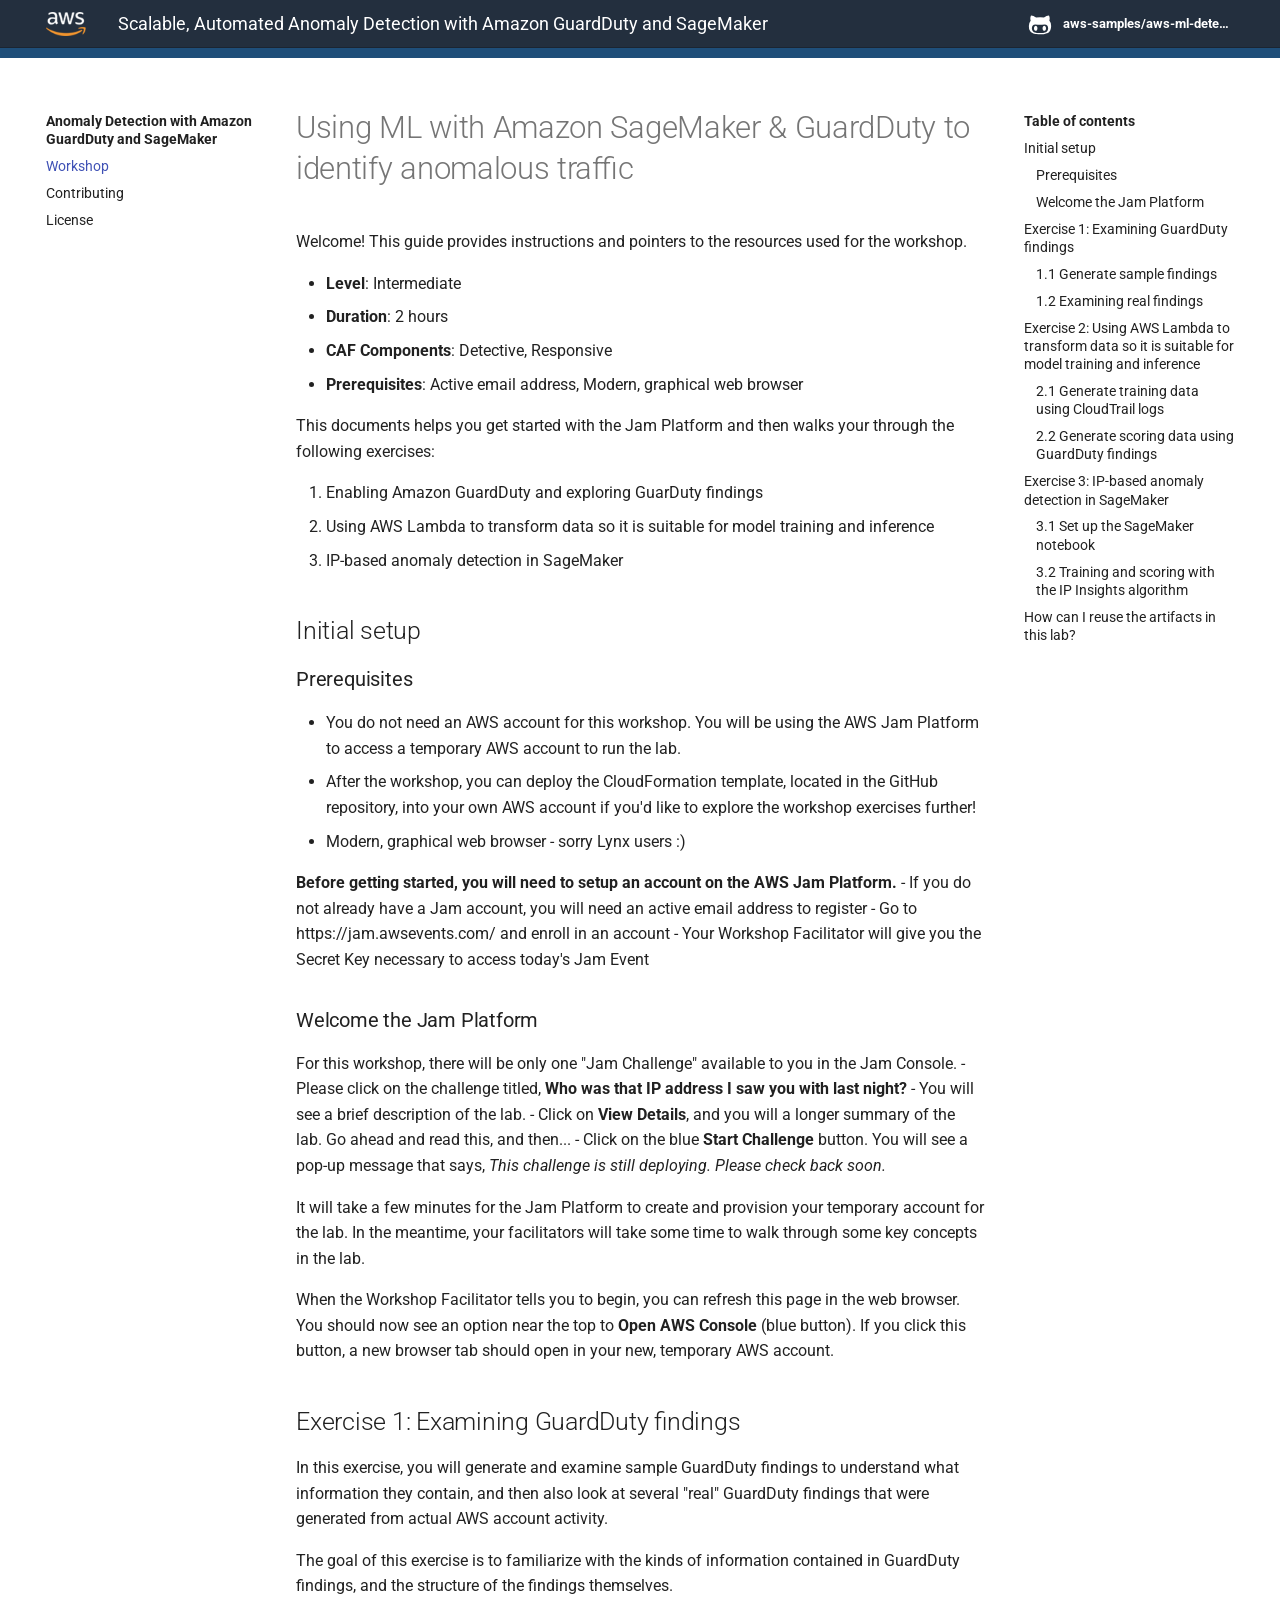
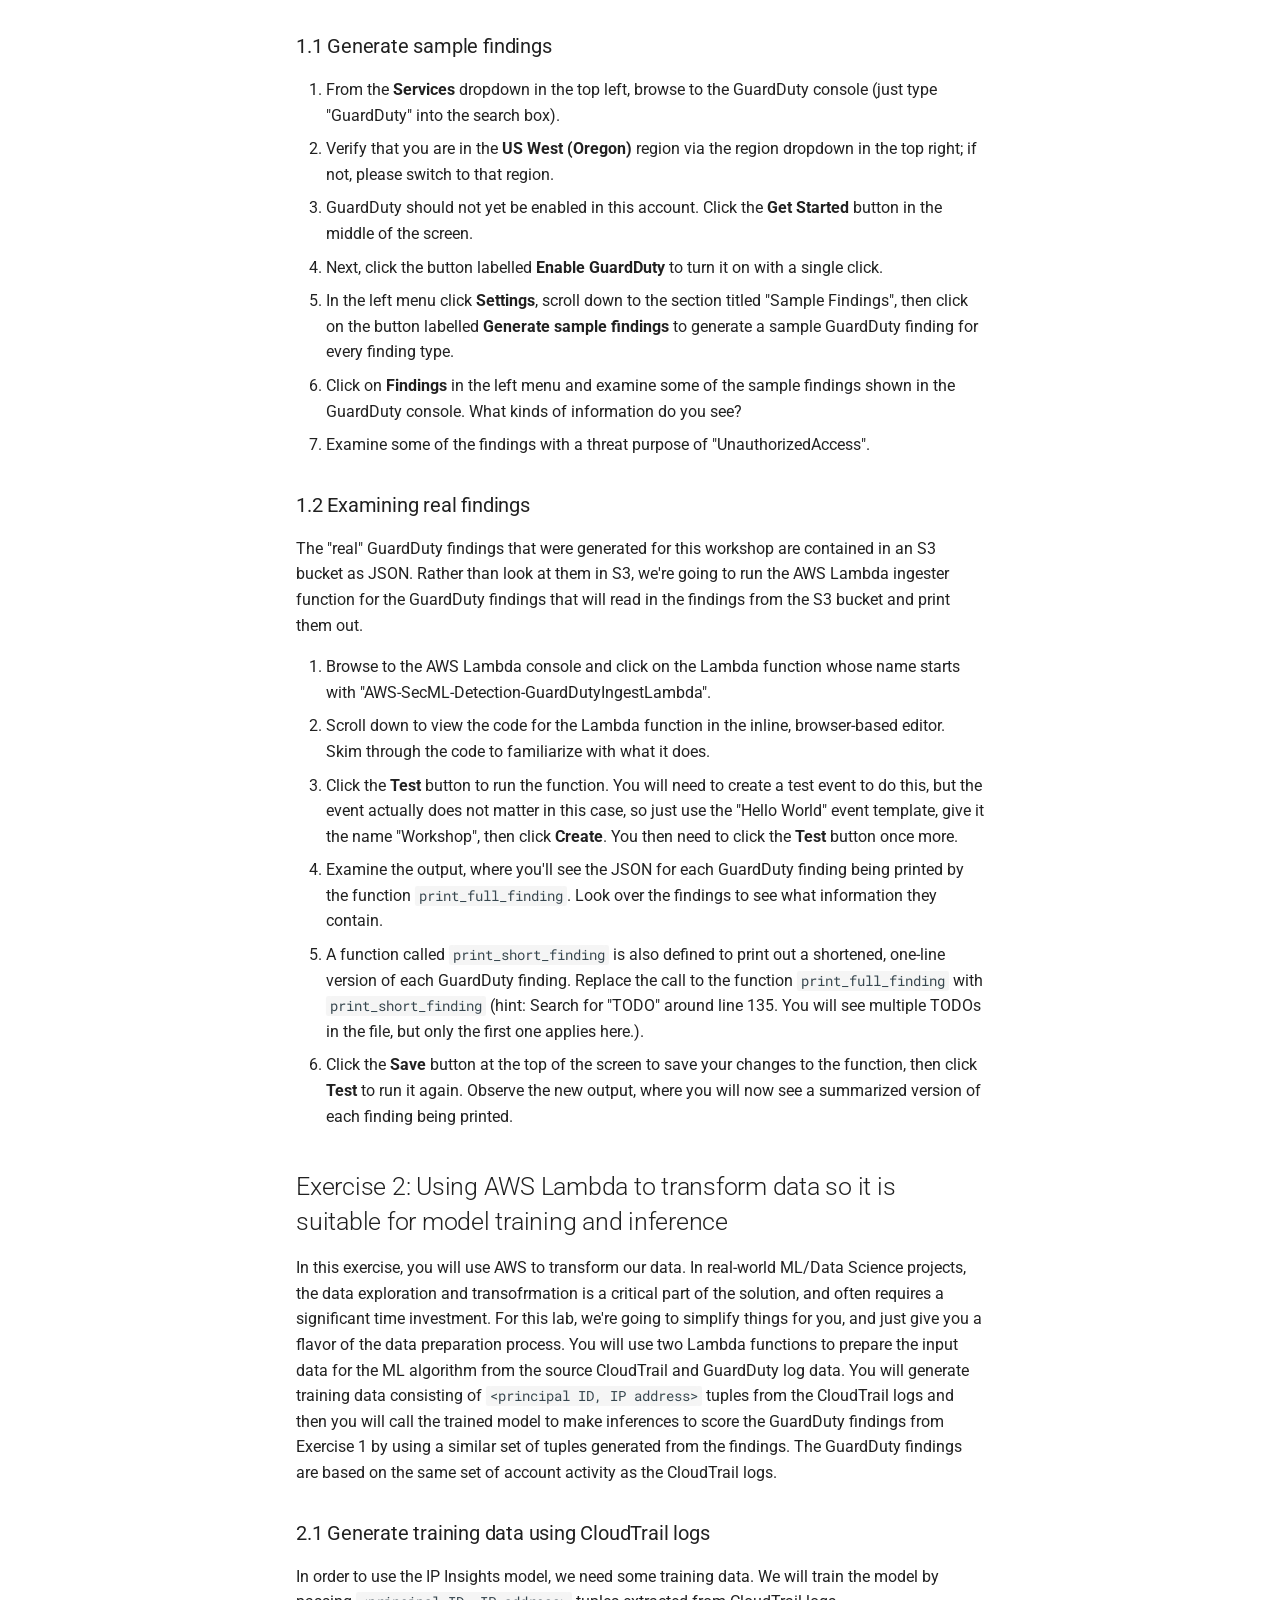
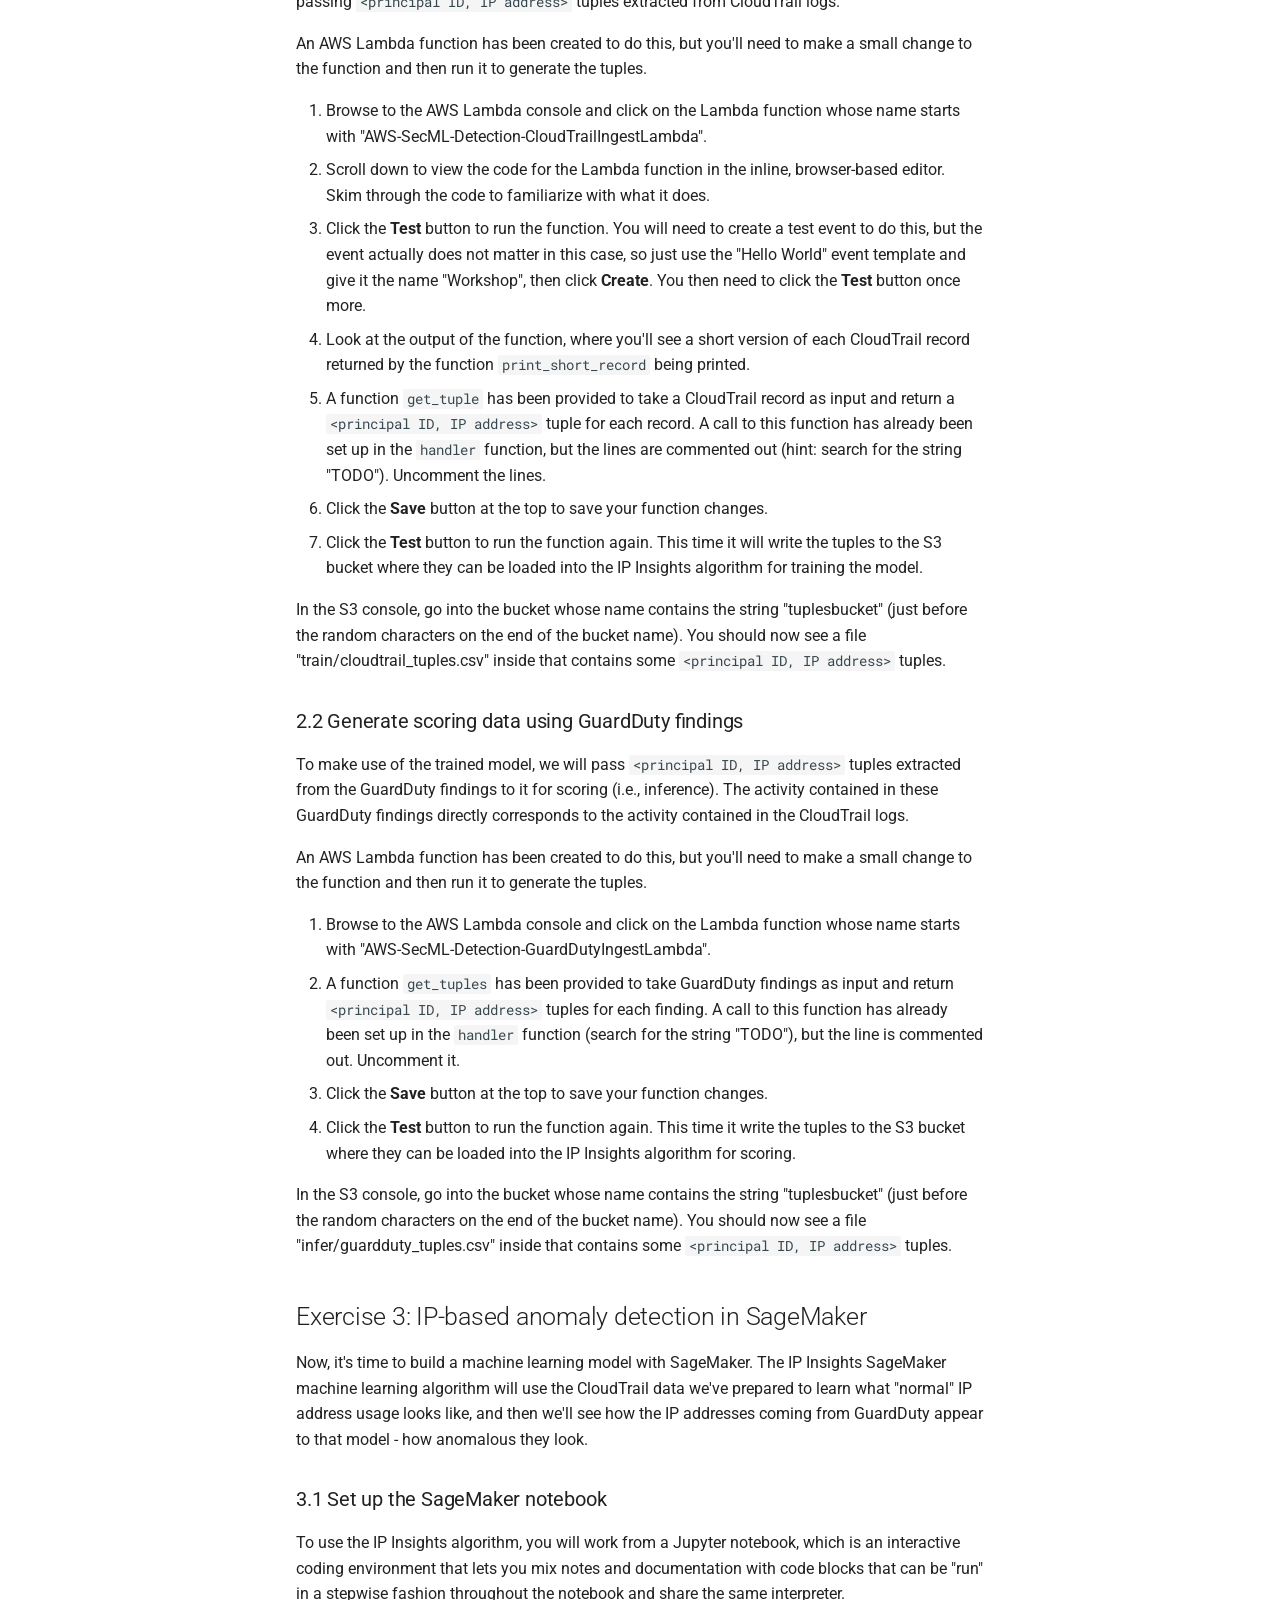
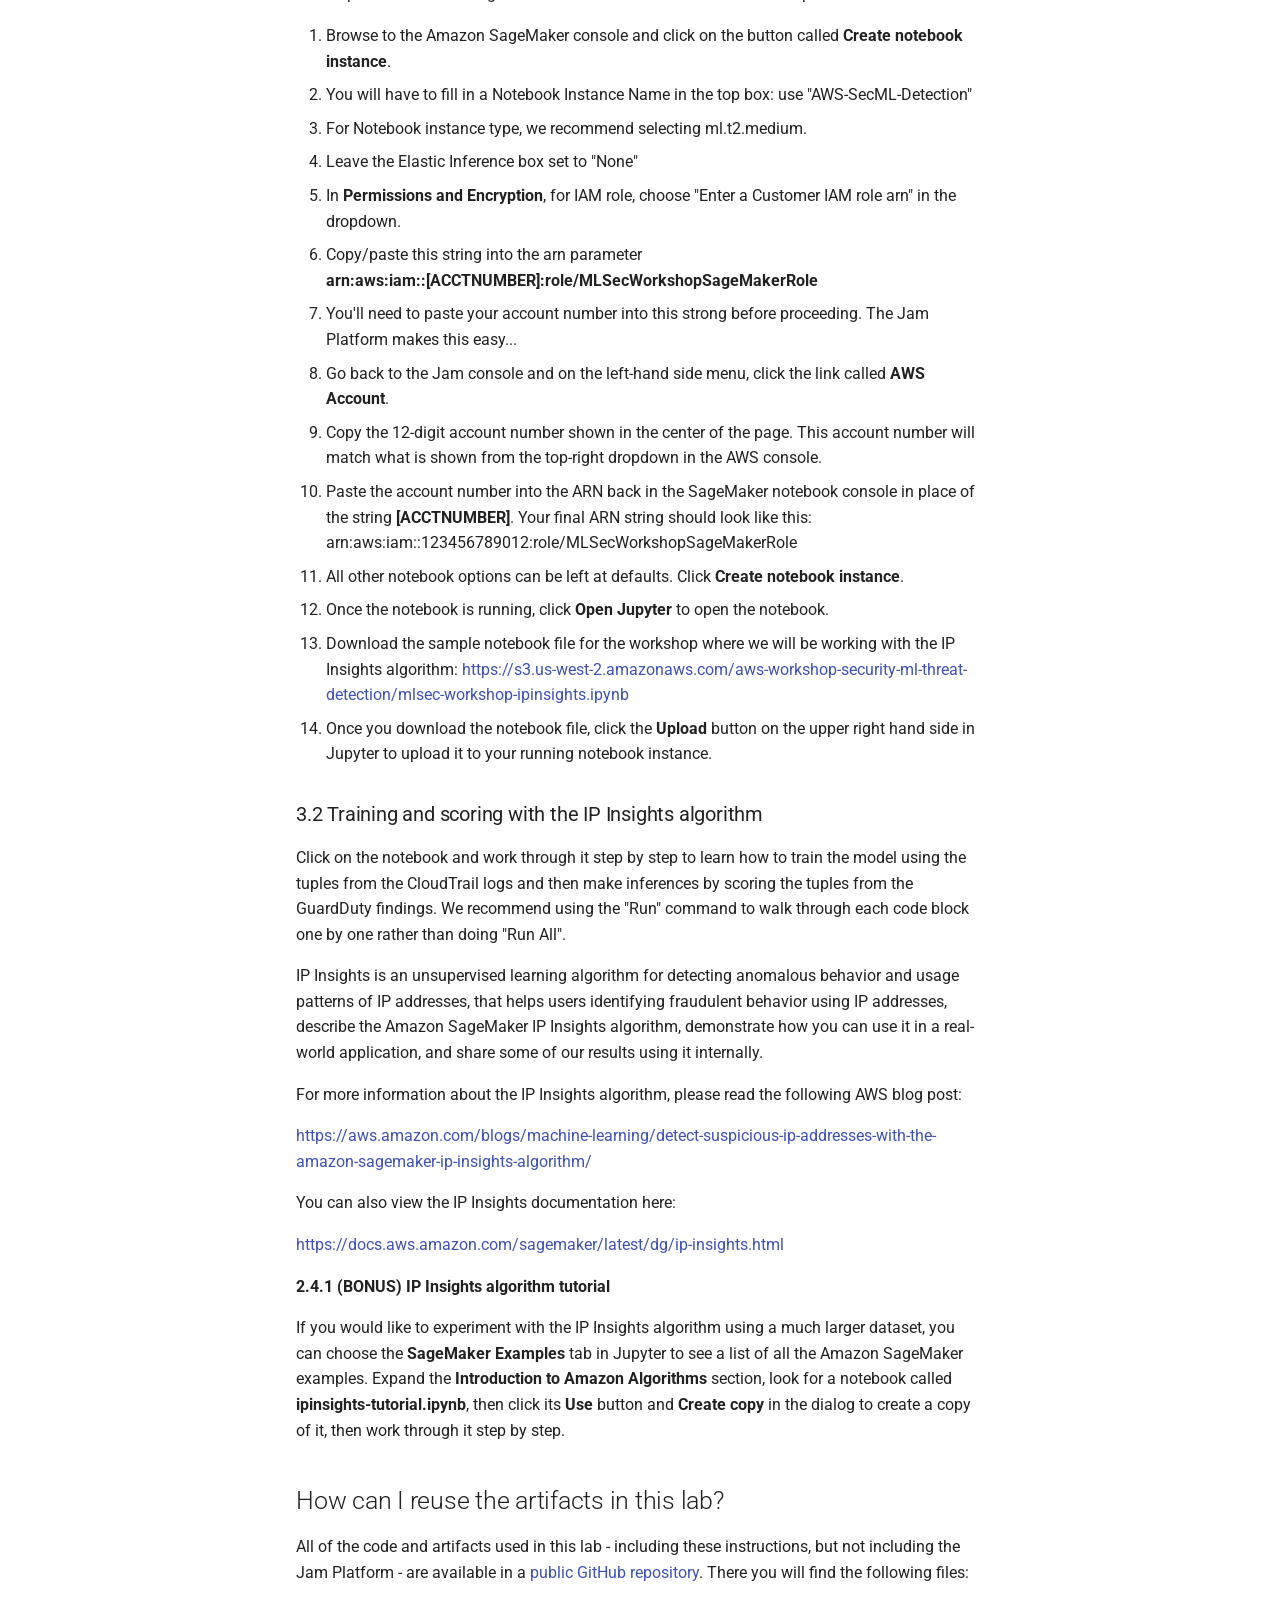
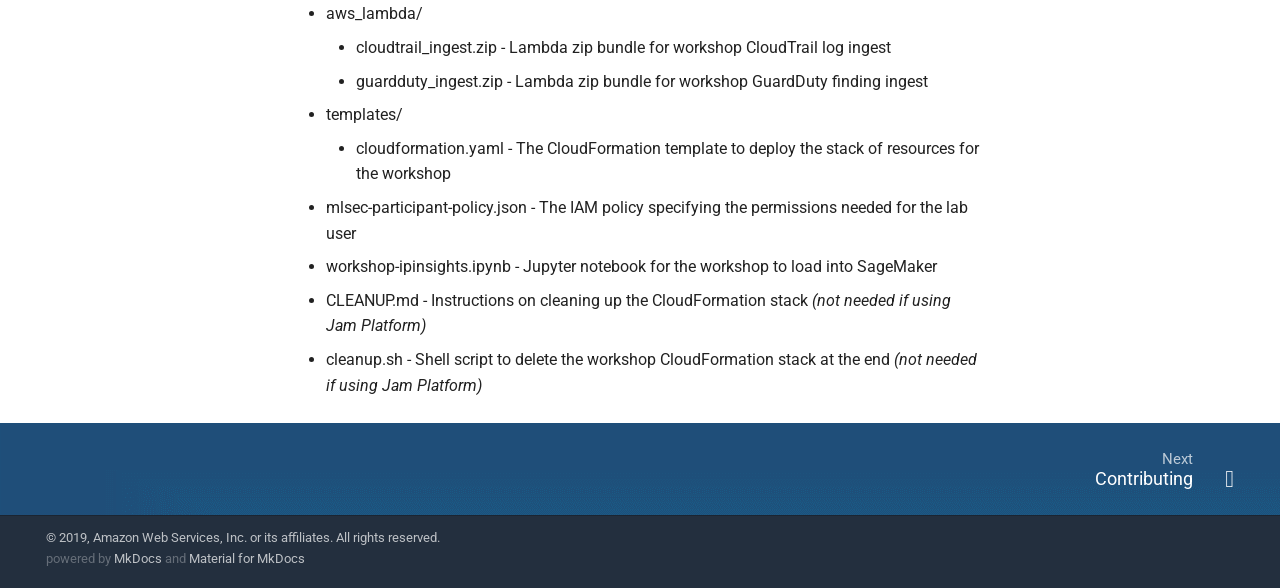
==== index.html @ c8d74978 "Deployed 2d421d5 with MkDocs version: 1.0.4" ====
<!DOCTYPE html>
<html lang="en" class="no-js">
  <head>
    
      <meta charset="utf-8">
      <meta name="viewport" content="width=device-width,initial-scale=1">
      <meta http-equiv="x-ua-compatible" content="ie=edge">
      
        <meta name="description" content="This workshop shows how you can use an IP-based machine learning algorithm with Amazon SageMaker to augment and enrich findings from AWS Security services such as Amazon GuardDuty. You'll learn how to load the notebook in SageMaker, train the model, and score findings to determine abnormality of the activity.">
      
      
        <link rel="canonical" href="https://scaling-threat-detection.awssecworkshops.com/">
      
      
        <meta name="author" content="aws-security-workshops@amazon.com">
      
      
        <meta name="lang:clipboard.copy" content="Copy to clipboard">
      
        <meta name="lang:clipboard.copied" content="Copied to clipboard">
      
        <meta name="lang:search.language" content="en">
      
        <meta name="lang:search.pipeline.stopwords" content="True">
      
        <meta name="lang:search.pipeline.trimmer" content="True">
      
        <meta name="lang:search.result.none" content="No matching documents">
      
        <meta name="lang:search.result.one" content="1 matching document">
      
        <meta name="lang:search.result.other" content="# matching documents">
      
        <meta name="lang:search.tokenizer" content="[\s\-]+">
      
      <link rel="shortcut icon" href="assets/images/aws-favicon.ico">
      <meta name="generator" content="mkdocs-1.0.4, mkdocs-material-3.1.0">
    
    
      
        <title>Scalable, Automated Anomaly Detection with Amazon GuardDuty and SageMaker</title>
      
    
    
      <link rel="stylesheet" href="assets/stylesheets/application.11e41852.css">
      
      
    
    
      <script src="assets/javascripts/modernizr.20ef595d.js"></script>
    
    
      
        <link href="https://fonts.gstatic.com" rel="preconnect" crossorigin>
        <link rel="stylesheet" href="https://fonts.googleapis.com/css?family=Roboto:300,400,400i,700|Roboto+Mono">
        <style>body,input{font-family:"Roboto","Helvetica Neue",Helvetica,Arial,sans-serif}code,kbd,pre{font-family:"Roboto Mono","Courier New",Courier,monospace}</style>
      
    
    <link rel="stylesheet" href="assets/fonts/material-icons.css">
    
    
      <link rel="stylesheet" href="stylesheets/custom.css">
    
    
  </head>
  
    <body dir="ltr">
  
    <svg class="md-svg">
      <defs>
        
        
          <svg xmlns="http://www.w3.org/2000/svg" width="416" height="448"
    viewBox="0 0 416 448" id="__github">
  <path fill="currentColor" d="M160 304q0 10-3.125 20.5t-10.75 19-18.125
        8.5-18.125-8.5-10.75-19-3.125-20.5 3.125-20.5 10.75-19 18.125-8.5
        18.125 8.5 10.75 19 3.125 20.5zM320 304q0 10-3.125 20.5t-10.75
        19-18.125 8.5-18.125-8.5-10.75-19-3.125-20.5 3.125-20.5 10.75-19
        18.125-8.5 18.125 8.5 10.75 19 3.125 20.5zM360
        304q0-30-17.25-51t-46.75-21q-10.25 0-48.75 5.25-17.75 2.75-39.25
        2.75t-39.25-2.75q-38-5.25-48.75-5.25-29.5 0-46.75 21t-17.25 51q0 22 8
        38.375t20.25 25.75 30.5 15 35 7.375 37.25 1.75h42q20.5 0
        37.25-1.75t35-7.375 30.5-15 20.25-25.75 8-38.375zM416 260q0 51.75-15.25
        82.75-9.5 19.25-26.375 33.25t-35.25 21.5-42.5 11.875-42.875 5.5-41.75
        1.125q-19.5 0-35.5-0.75t-36.875-3.125-38.125-7.5-34.25-12.875-30.25-20.25-21.5-28.75q-15.5-30.75-15.5-82.75
        0-59.25 34-99-6.75-20.5-6.75-42.5 0-29 12.75-54.5 27 0 47.5 9.875t47.25
        30.875q36.75-8.75 77.25-8.75 37 0 70 8 26.25-20.5
        46.75-30.25t47.25-9.75q12.75 25.5 12.75 54.5 0 21.75-6.75 42 34 40 34
        99.5z" />
</svg>
        
      </defs>
    </svg>
    <input class="md-toggle" data-md-toggle="drawer" type="checkbox" id="__drawer" autocomplete="off">
    <input class="md-toggle" data-md-toggle="search" type="checkbox" id="__search" autocomplete="off">
    <label class="md-overlay" data-md-component="overlay" for="__drawer"></label>
    
      <a href="#using-ml-with-amazon-sagemaker-guardduty-to-identify-anomalous-traffic" tabindex="1" class="md-skip">
        Skip to content
      </a>
    
    
      <!--
  Copyright (c) 2016-2018 Martin Donath <martin.donath@squidfunk.com>
  Permission is hereby granted, free of charge, to any person obtaining a copy
  of this software and associated documentation files (the "Software"), to
  deal in the Software without restriction, including without limitation the
  rights to use, copy, modify, merge, publish, distribute, sublicense, and/or
  sell copies of the Software, and to permit persons to whom the Software is
  furnished to do so, subject to the following conditions:
  The above copyright notice and this permission notice shall be included in
  all copies or substantial portions of the Software.
  THE SOFTWARE IS PROVIDED "AS IS", WITHOUT WARRANTY OF ANY KIND, EXPRESS OR
  IMPLIED, INCLUDING BUT NOT LIMITED TO THE WARRANTIES OF MERCHANTABILITY,
  FITNESS FOR A PARTICULAR PURPOSE AND NON-INFRINGEMENT. IN NO EVENT SHALL THE
  AUTHORS OR COPYRIGHT HOLDERS BE LIABLE FOR ANY CLAIM, DAMAGES OR OTHER
  LIABILITY, WHETHER IN AN ACTION OF CONTRACT, TORT OR OTHERWISE, ARISING
  FROM, OUT OF OR IN CONNECTION WITH THE SOFTWARE OR THE USE OR OTHER DEALINGS
  IN THE SOFTWARE.
-->

<!-- Application header -->
<header class="md-header" data-md-component="header">

    <!-- Top-level navigation -->
    <nav class="md-header-nav md-grid">
      <div class="md-flex">
  
        <!-- Link to home -->
        <div class="md-flex__cell md-flex__cell--shrink">
          <a href="https://aws.amazon.com/"
              title="Amazon Web Services"
              class="md-header-nav__button md-logo">
            
              <img src="assets/images/aws_smile_logo.png" width="40" height="24" />
            
          </a>
        </div>
  
        <!-- Button to toggle drawer -->
        <div class="md-flex__cell md-flex__cell--shrink">
          <label class="md-icon md-icon--menu md-header-nav__button"
              for="__drawer"></label>
        </div>
  
        <!-- Header title -->
        <div class="md-flex__cell md-flex__cell--stretch">
          <div class="md-flex__ellipsis md-header-nav__title"
              data-md-component="title">
            
              
                <span class="md-header-nav__topic">
                  Scalable, Automated Anomaly Detection with Amazon GuardDuty and SageMaker
                </span>
                <span class="md-header-nav__topic">
                  Workshop
                </span>
              
            
          </div>
        </div>
        
        
        <!-- Button to open search dialogue -->
        <!--
        <div class="md-flex__cell md-flex__cell--shrink">
          
            
              <label class="md-icon md-icon--search md-header-nav__button"
                  for="__search"></label>
  
              
<div class="md-search" data-md-component="search" role="dialog">
  <label class="md-search__overlay" for="__search"></label>
  <div class="md-search__inner" role="search">
    <form class="md-search__form" name="search">
      <input type="text" class="md-search__input" name="query" placeholder="Search" autocapitalize="off" autocorrect="off" autocomplete="off" spellcheck="false" data-md-component="query" data-md-state="active">
      <label class="md-icon md-search__icon" for="__search"></label>
      <button type="reset" class="md-icon md-search__icon" data-md-component="reset" tabindex="-1">
        &#xE5CD;
      </button>
    </form>
    <div class="md-search__output">
      <div class="md-search__scrollwrap" data-md-scrollfix>
        <div class="md-search-result" data-md-component="result">
          <div class="md-search-result__meta">
            Type to start searching
          </div>
          <ol class="md-search-result__list"></ol>
        </div>
      </div>
    </div>
  </div>
</div>
            
          
        </div>

         -->
         
         <div class="md-flex__cell md-flex__cell--shrink">
            <div class="md-flex__ellipsis md-header-nav__lang">
                <div>
                    <button onclick="window.location.href = 'https://awssecworkshops.com/';" class="md-lang-dropbtn fa fa-home"></button>
                </div>
            </div>
        </div>
  
        <!-- Repository containing source -->
        
          <div class="md-flex__cell md-flex__cell--shrink">
            <div class="md-header-nav__source">
              


  


  <a href="https://github.com/aws-samples/aws-ml-detection-workshop/" title="Go to repository" class="md-source" data-md-source="github">
    
      <div class="md-source__icon">
        <svg viewBox="0 0 24 24" width="24" height="24">
          <use xlink:href="#__github" width="24" height="24"></use>
        </svg>
      </div>
    
    <div class="md-source__repository">
      aws-samples/aws-ml-detection-workshop
    </div>
  </a>

            </div>
          </div>
        
      </div>
    </nav>
  </header>
    
    <div class="md-container">
      
        
      
      
        

<nav class="md-tabs" data-md-component="tabs">
  <div class="md-tabs__inner md-grid">
    <ul class="md-tabs__list">
      
        
  <li class="md-tabs__item">
    
      <a href="." title="Workshop" class="md-tabs__link md-tabs__link--active">
        Workshop
      </a>
    
  </li>

      
        
      
        
      
    </ul>
  </div>
</nav>
      
      <main class="md-main">
        <div class="md-main__inner md-grid" data-md-component="container">
          
            
              <div class="md-sidebar md-sidebar--primary" data-md-component="navigation">
                <div class="md-sidebar__scrollwrap">
                  <div class="md-sidebar__inner">
                    <!--
  Copyright (c) 2016-2019 Martin Donath <martin.donath@squidfunk.com>
  Permission is hereby granted, free of charge, to any person obtaining a copy
  of this software and associated documentation files (the "Software"), to
  deal in the Software without restriction, including without limitation the
  rights to use, copy, modify, merge, publish, distribute, sublicense, and/or
  sell copies of the Software, and to permit persons to whom the Software is
  furnished to do so, subject to the following conditions:
  The above copyright notice and this permission notice shall be included in
  all copies or substantial portions of the Software.
  THE SOFTWARE IS PROVIDED "AS IS", WITHOUT WARRANTY OF ANY KIND, EXPRESS OR
  IMPLIED, INCLUDING BUT NOT LIMITED TO THE WARRANTIES OF MERCHANTABILITY,
  FITNESS FOR A PARTICULAR PURPOSE AND NON-INFRINGEMENT. IN NO EVENT SHALL THE
  AUTHORS OR COPYRIGHT HOLDERS BE LIABLE FOR ANY CLAIM, DAMAGES OR OTHER
  LIABILITY, WHETHER IN AN ACTION OF CONTRACT, TORT OR OTHERWISE, ARISING
  FROM, OUT OF OR IN CONNECTION WITH THE SOFTWARE OR THE USE OR OTHER DEALINGS
  IN THE SOFTWARE.
-->

<!-- Main navigation -->
<nav class="md-nav md-nav--primary" data-md-level="0">

  <!-- Site title -->
  <label class="md-nav__title md-nav__title--site" for="__drawer">
    <a href="https://scaling-threat-detection.awssecworkshops.com/"
        title="Scalable, Automated Anomaly Detection with Amazon GuardDuty and SageMaker" class="md-nav__button md-logo">
      
        <img src="assets/images/aws_smile_logo.png" width="48" height="48" />
      
    </a>
    Anomaly Detection with Amazon GuardDuty and SageMaker
  </label>

  <!-- Repository containing source -->
  
    <div class="md-nav__source">
      


  


  <a href="https://github.com/aws-samples/aws-ml-detection-workshop/" title="Go to repository" class="md-source" data-md-source="github">
    
      <div class="md-source__icon">
        <svg viewBox="0 0 24 24" width="24" height="24">
          <use xlink:href="#__github" width="24" height="24"></use>
        </svg>
      </div>
    
    <div class="md-source__repository">
      aws-samples/aws-ml-detection-workshop
    </div>
  </a>

    </div>
  

  <!-- Render item list -->
  <ul class="md-nav__list" data-md-scrollfix>
    
      
      
      

  


  <li class="md-nav__item md-nav__item--active">
    
    <input class="md-toggle md-nav__toggle" data-md-toggle="toc" type="checkbox" id="__toc">
    
      
    
    
      <label class="md-nav__link md-nav__link--active" for="__toc">
        Workshop
      </label>
    
    <a href="." title="Workshop" class="md-nav__link md-nav__link--active">
      Workshop
    </a>
    
      
<nav class="md-nav md-nav--secondary">
  
  
    
  
  
    <label class="md-nav__title" for="__toc">Table of contents</label>
    <ul class="md-nav__list" data-md-scrollfix>
      
        <li class="md-nav__item">
  <a href="#initial-setup" title="Initial setup" class="md-nav__link">
    Initial setup
  </a>
  
    <nav class="md-nav">
      <ul class="md-nav__list">
        
          <li class="md-nav__item">
  <a href="#prerequisites" title="Prerequisites" class="md-nav__link">
    Prerequisites
  </a>
  
</li>
        
          <li class="md-nav__item">
  <a href="#welcome-the-jam-platform" title="Welcome the Jam Platform" class="md-nav__link">
    Welcome the Jam Platform
  </a>
  
</li>
        
      </ul>
    </nav>
  
</li>
      
        <li class="md-nav__item">
  <a href="#exercise-1-examining-guardduty-findings" title="Exercise 1: Examining GuardDuty findings" class="md-nav__link">
    Exercise 1: Examining GuardDuty findings
  </a>
  
    <nav class="md-nav">
      <ul class="md-nav__list">
        
          <li class="md-nav__item">
  <a href="#11-generate-sample-findings" title="1.1 Generate sample findings" class="md-nav__link">
    1.1 Generate sample findings
  </a>
  
</li>
        
          <li class="md-nav__item">
  <a href="#12-examining-real-findings" title="1.2 Examining real findings" class="md-nav__link">
    1.2 Examining real findings
  </a>
  
</li>
        
      </ul>
    </nav>
  
</li>
      
        <li class="md-nav__item">
  <a href="#exercise-2-using-aws-lambda-to-transform-data-so-it-is-suitable-for-model-training-and-inference" title="Exercise 2: Using AWS Lambda to transform data so it is suitable for model training and inference" class="md-nav__link">
    Exercise 2: Using AWS Lambda to transform data so it is suitable for model training and inference
  </a>
  
    <nav class="md-nav">
      <ul class="md-nav__list">
        
          <li class="md-nav__item">
  <a href="#21-generate-training-data-using-cloudtrail-logs" title="2.1 Generate training data using CloudTrail logs" class="md-nav__link">
    2.1 Generate training data using CloudTrail logs
  </a>
  
</li>
        
          <li class="md-nav__item">
  <a href="#22-generate-scoring-data-using-guardduty-findings" title="2.2 Generate scoring data using GuardDuty findings" class="md-nav__link">
    2.2 Generate scoring data using GuardDuty findings
  </a>
  
</li>
        
      </ul>
    </nav>
  
</li>
      
        <li class="md-nav__item">
  <a href="#exercise-3-ip-based-anomaly-detection-in-sagemaker" title="Exercise 3: IP-based anomaly detection in SageMaker" class="md-nav__link">
    Exercise 3: IP-based anomaly detection in SageMaker
  </a>
  
    <nav class="md-nav">
      <ul class="md-nav__list">
        
          <li class="md-nav__item">
  <a href="#31-set-up-the-sagemaker-notebook" title="3.1 Set up the SageMaker notebook" class="md-nav__link">
    3.1 Set up the SageMaker notebook
  </a>
  
</li>
        
          <li class="md-nav__item">
  <a href="#32-training-and-scoring-with-the-ip-insights-algorithm" title="3.2 Training and scoring with the IP Insights algorithm" class="md-nav__link">
    3.2 Training and scoring with the IP Insights algorithm
  </a>
  
</li>
        
      </ul>
    </nav>
  
</li>
      
        <li class="md-nav__item">
  <a href="#how-can-i-reuse-the-artifacts-in-this-lab" title="How can I reuse the artifacts in this lab?" class="md-nav__link">
    How can I reuse the artifacts in this lab?
  </a>
  
</li>
      
      
      
      
      
    </ul>
  
</nav>
    
  </li>

    
      
      
      


  <li class="md-nav__item">
    <a href="contribute/" title="Contributing" class="md-nav__link">
      Contributing
    </a>
  </li>

    
      
      
      


  <li class="md-nav__item">
    <a href="license/" title="License" class="md-nav__link">
      License
    </a>
  </li>

    
  </ul>
</nav>
                  </div>
                </div>
              </div>
            
            
              <div class="md-sidebar md-sidebar--secondary" data-md-component="toc">
                <div class="md-sidebar__scrollwrap">
                  <div class="md-sidebar__inner">
                    
<nav class="md-nav md-nav--secondary">
  
  
    
  
  
    <label class="md-nav__title" for="__toc">Table of contents</label>
    <ul class="md-nav__list" data-md-scrollfix>
      
        <li class="md-nav__item">
  <a href="#initial-setup" title="Initial setup" class="md-nav__link">
    Initial setup
  </a>
  
    <nav class="md-nav">
      <ul class="md-nav__list">
        
          <li class="md-nav__item">
  <a href="#prerequisites" title="Prerequisites" class="md-nav__link">
    Prerequisites
  </a>
  
</li>
        
          <li class="md-nav__item">
  <a href="#welcome-the-jam-platform" title="Welcome the Jam Platform" class="md-nav__link">
    Welcome the Jam Platform
  </a>
  
</li>
        
      </ul>
    </nav>
  
</li>
      
        <li class="md-nav__item">
  <a href="#exercise-1-examining-guardduty-findings" title="Exercise 1: Examining GuardDuty findings" class="md-nav__link">
    Exercise 1: Examining GuardDuty findings
  </a>
  
    <nav class="md-nav">
      <ul class="md-nav__list">
        
          <li class="md-nav__item">
  <a href="#11-generate-sample-findings" title="1.1 Generate sample findings" class="md-nav__link">
    1.1 Generate sample findings
  </a>
  
</li>
        
          <li class="md-nav__item">
  <a href="#12-examining-real-findings" title="1.2 Examining real findings" class="md-nav__link">
    1.2 Examining real findings
  </a>
  
</li>
        
      </ul>
    </nav>
  
</li>
      
        <li class="md-nav__item">
  <a href="#exercise-2-using-aws-lambda-to-transform-data-so-it-is-suitable-for-model-training-and-inference" title="Exercise 2: Using AWS Lambda to transform data so it is suitable for model training and inference" class="md-nav__link">
    Exercise 2: Using AWS Lambda to transform data so it is suitable for model training and inference
  </a>
  
    <nav class="md-nav">
      <ul class="md-nav__list">
        
          <li class="md-nav__item">
  <a href="#21-generate-training-data-using-cloudtrail-logs" title="2.1 Generate training data using CloudTrail logs" class="md-nav__link">
    2.1 Generate training data using CloudTrail logs
  </a>
  
</li>
        
          <li class="md-nav__item">
  <a href="#22-generate-scoring-data-using-guardduty-findings" title="2.2 Generate scoring data using GuardDuty findings" class="md-nav__link">
    2.2 Generate scoring data using GuardDuty findings
  </a>
  
</li>
        
      </ul>
    </nav>
  
</li>
      
        <li class="md-nav__item">
  <a href="#exercise-3-ip-based-anomaly-detection-in-sagemaker" title="Exercise 3: IP-based anomaly detection in SageMaker" class="md-nav__link">
    Exercise 3: IP-based anomaly detection in SageMaker
  </a>
  
    <nav class="md-nav">
      <ul class="md-nav__list">
        
          <li class="md-nav__item">
  <a href="#31-set-up-the-sagemaker-notebook" title="3.1 Set up the SageMaker notebook" class="md-nav__link">
    3.1 Set up the SageMaker notebook
  </a>
  
</li>
        
          <li class="md-nav__item">
  <a href="#32-training-and-scoring-with-the-ip-insights-algorithm" title="3.2 Training and scoring with the IP Insights algorithm" class="md-nav__link">
    3.2 Training and scoring with the IP Insights algorithm
  </a>
  
</li>
        
      </ul>
    </nav>
  
</li>
      
        <li class="md-nav__item">
  <a href="#how-can-i-reuse-the-artifacts-in-this-lab" title="How can I reuse the artifacts in this lab?" class="md-nav__link">
    How can I reuse the artifacts in this lab?
  </a>
  
</li>
      
      
      
      
      
    </ul>
  
</nav>
                  </div>
                </div>
              </div>
            
          
          <div class="md-content">
            <article class="md-content__inner md-typeset">
              
                
                  <a href="https://github.com/aws-samples/aws-ml-detection-workshop/edit/master/docs/index.md" title="Edit this page" class="md-icon md-content__icon">&#xE3C9;</a>
                
                
                <h1 id="using-ml-with-amazon-sagemaker-guardduty-to-identify-anomalous-traffic">Using ML with Amazon SageMaker &amp; GuardDuty to identify anomalous traffic</h1>
<p>Welcome! This guide provides instructions and pointers to the resources used for the workshop.</p>
<ul>
<li><strong>Level</strong>: Intermediate</li>
<li><strong>Duration</strong>: 2 hours</li>
<li><strong>CAF Components</strong>: Detective, Responsive</li>
<li><strong>Prerequisites</strong>: Active email address, Modern, graphical web browser</li>
</ul>
<p>This documents helps you get started with the Jam Platform and then walks your through the following exercises:</p>
<ol>
<li>Enabling Amazon GuardDuty and exploring GuarDuty findings</li>
<li>Using AWS Lambda to transform data so it is suitable for model training and inference</li>
<li>IP-based anomaly detection in SageMaker</li>
</ol>
<h2 id="initial-setup">Initial setup</h2>
<h3 id="prerequisites">Prerequisites</h3>
<ul>
<li>You do not need an AWS account for this workshop. You will be using the AWS Jam Platform to access a temporary AWS account to run the lab.</li>
<li>After the workshop, you can deploy the CloudFormation template, located in the GitHub repository, into your own AWS account if you'd like to explore the workshop exercises further!</li>
<li>Modern, graphical web browser - sorry Lynx users :)</li>
</ul>
<p><strong>Before getting started, you will need to setup an account on the AWS Jam Platform.</strong>
- If you do not already have a Jam account, you will need an active email address to register
- Go to https://jam.awsevents.com/ and enroll in an account
- Your Workshop Facilitator will give you the Secret Key necessary to access today's Jam Event</p>
<h3 id="welcome-the-jam-platform">Welcome the Jam Platform</h3>
<p>For this workshop, there will be only one "Jam Challenge" available to you in the Jam Console.
- Please click on the challenge titled, <strong>Who was that IP address I saw you with last night?</strong>
- You will see a brief description of the lab.
- Click on <strong>View Details</strong>, and you will a longer summary of the lab.  Go ahead and read this, and then...
- Click on the blue <strong>Start Challenge</strong> button.  You will see a pop-up message that says, <em>This challenge is still deploying. Please check back soon.</em></p>
<p>It will take a few minutes for the Jam Platform to create and provision your temporary account for the lab.  In the meantime, your facilitators will take some time to walk through some key concepts in the lab.</p>
<p>When the Workshop Facilitator tells you to begin, you can refresh this page in the web browser.  You should now see an option near the top to <strong>Open AWS Console</strong> (blue button).  If you click this button, a new browser tab should open in your new, temporary AWS account.</p>
<h2 id="exercise-1-examining-guardduty-findings">Exercise 1: Examining GuardDuty findings</h2>
<p>In this exercise, you will generate and examine sample GuardDuty findings to understand what information they contain, and then also look at several "real" GuardDuty findings that were generated from actual AWS account activity.</p>
<p>The goal of this exercise is to familiarize with the kinds of information contained in GuardDuty findings, and the structure of the findings themselves.</p>
<h3 id="11-generate-sample-findings">1.1 Generate sample findings</h3>
<ol>
<li>From the <strong>Services</strong> dropdown in the top left, browse to the GuardDuty console (just type "GuardDuty" into the search box).</li>
<li>Verify that you are in the <strong>US West (Oregon)</strong> region via the region dropdown in the top right; if not, please switch to that region.</li>
<li>GuardDuty should not yet be enabled in this account.  Click the <strong>Get Started</strong> button in the middle of the screen.</li>
<li>Next, click the button labelled <strong>Enable GuardDuty</strong> to turn it on with a single click.</li>
<li>In the left menu click <strong>Settings</strong>, scroll down to the section titled "Sample Findings", then click on the button labelled <strong>Generate sample findings</strong> to generate a sample GuardDuty finding for every finding type.</li>
<li>Click on <strong>Findings</strong> in the left menu and examine some of the sample findings shown in the GuardDuty console. What kinds of information do you see?</li>
<li>Examine some of the findings with a threat purpose of "UnauthorizedAccess".</li>
</ol>
<h3 id="12-examining-real-findings">1.2 Examining real findings</h3>
<p>The "real" GuardDuty findings that were generated for this workshop are contained in an S3 bucket as JSON. Rather than look at them in S3, we're going to run the AWS Lambda ingester function for the GuardDuty findings that will read in the findings from the S3 bucket and print them out.</p>
<ol>
<li>Browse to the AWS Lambda console and click on the Lambda function whose name starts with "AWS-SecML-Detection-GuardDutyIngestLambda".</li>
<li>Scroll down to view the code for the Lambda function in the inline, browser-based editor. Skim through the code to familiarize with what it does.</li>
<li>Click the <strong>Test</strong> button to run the function. You will need to create a test event to do this, but the event actually does not matter in this case, so just use the "Hello World" event template, give it the name "Workshop", then click <strong>Create</strong>. You then need to click the <strong>Test</strong> button once more.</li>
<li>Examine the output, where you'll see the JSON for each GuardDuty finding being printed by the function <code>print_full_finding</code>. Look over the findings to see what information they contain.</li>
<li>A function called <code>print_short_finding</code> is also defined to print out a shortened, one-line version of each GuardDuty finding. Replace the call to the function <code>print_full_finding</code> with <code>print_short_finding</code> (hint: Search for "TODO" around line 135. You will see multiple TODOs in the file, but only the first one applies here.).</li>
<li>Click the <strong>Save</strong> button at the top of the screen to save your changes to the function, then click <strong>Test</strong> to run it again. Observe the new output, where you will now see a summarized version of each finding being printed.</li>
</ol>
<h2 id="exercise-2-using-aws-lambda-to-transform-data-so-it-is-suitable-for-model-training-and-inference">Exercise 2: Using AWS Lambda to transform data so it is suitable for model training and inference</h2>
<p>In this exercise, you will use AWS to transform our data.  In real-world ML/Data Science projects, the data exploration and transofrmation is a critical part of the solution, and often requires a significant time investment.  For this lab, we're going to simplify things for you, and just give you a flavor of the data preparation process.  You will use two Lambda functions to prepare the input data for the ML algorithm from the source CloudTrail and GuardDuty log data. You will generate training data consisting of <code>&lt;principal ID, IP address&gt;</code> tuples from the CloudTrail logs and then you will call the trained model to make inferences to score the GuardDuty findings from Exercise 1 by using a similar set of tuples generated from the findings. The GuardDuty findings are based on the same set of account activity as the CloudTrail logs.</p>
<h3 id="21-generate-training-data-using-cloudtrail-logs">2.1 Generate training data using CloudTrail logs</h3>
<p>In order to use the IP Insights model, we need some training data. We will train the model by passing <code>&lt;principal ID, IP address&gt;</code> tuples extracted from CloudTrail logs.</p>
<p>An AWS Lambda function has been created to do this, but you'll need to make a small change to the function and then run it to generate the tuples.</p>
<ol>
<li>Browse to the AWS Lambda console and click on the Lambda function whose name starts with "AWS-SecML-Detection-CloudTrailIngestLambda".</li>
<li>Scroll down to view the code for the Lambda function in the inline, browser-based editor. Skim through the code to familiarize with what it does.</li>
<li>Click the <strong>Test</strong> button to run the function. You will need to create a test event to do this, but the event actually does not matter in this case, so just use the "Hello World" event template and give it the name "Workshop", then click <strong>Create</strong>. You then need to click the <strong>Test</strong> button once more.</li>
<li>Look at the output of the function, where you'll see a short version of each CloudTrail record returned by the function <code>print_short_record</code> being printed.</li>
<li>A function <code>get_tuple</code> has been provided to take a CloudTrail record as input and return a <code>&lt;principal ID, IP address&gt;</code> tuple for each record. A call to this function has already been set up in the <code>handler</code> function, but the lines are commented out (hint: search for the string "TODO"). Uncomment the lines.</li>
<li>Click the <strong>Save</strong> button at the top to save your function changes.</li>
<li>Click the <strong>Test</strong> button to run the function again. This time it will write the tuples to the S3 bucket where they can be loaded into the IP Insights algorithm for training the model.</li>
</ol>
<p>In the S3 console, go into the bucket whose name contains the string "tuplesbucket" (just before the random characters on the end of the bucket name). You should now see a file "train/cloudtrail_tuples.csv" inside that contains some <code>&lt;principal ID, IP address&gt;</code> tuples.</p>
<h3 id="22-generate-scoring-data-using-guardduty-findings">2.2 Generate scoring data using GuardDuty findings</h3>
<p>To make use of the trained model, we will pass <code>&lt;principal ID, IP address&gt;</code> tuples extracted from the GuardDuty findings to it for scoring (i.e., inference). The activity contained in these GuardDuty findings directly corresponds to the activity contained in the CloudTrail logs.</p>
<p>An AWS Lambda function has been created to do this, but you'll need to make a small change to the function and then run it to generate the tuples.</p>
<ol>
<li>Browse to the AWS Lambda console and click on the Lambda function whose name starts with "AWS-SecML-Detection-GuardDutyIngestLambda".</li>
<li>A function <code>get_tuples</code> has been provided to take GuardDuty findings as input and return <code>&lt;principal ID, IP address&gt;</code> tuples for each finding. A call to this function has already been set up in the <code>handler</code> function (search for the string "TODO"), but the line is commented out. Uncomment it.</li>
<li>Click the <strong>Save</strong> button at the top to save your function changes.</li>
<li>Click the <strong>Test</strong> button to run the function again. This time it write the tuples to the S3 bucket where they can be loaded into the IP Insights algorithm for scoring.</li>
</ol>
<p>In the S3 console, go into the bucket whose name contains the string "tuplesbucket" (just before the random characters on the end of the bucket name). You should now see a file "infer/guardduty_tuples.csv" inside that contains some <code>&lt;principal ID, IP address&gt;</code> tuples.</p>
<h2 id="exercise-3-ip-based-anomaly-detection-in-sagemaker">Exercise 3: IP-based anomaly detection in SageMaker</h2>
<p>Now, it's time to build a machine learning model with SageMaker. The IP Insights SageMaker machine learning algorithm will use the CloudTrail data we've prepared to learn what "normal" IP address usage looks like, and then we'll see how the IP addresses coming from GuardDuty appear to that model - how anomalous they look.</p>
<h3 id="31-set-up-the-sagemaker-notebook">3.1 Set up the SageMaker notebook</h3>
<p>To use the IP Insights algorithm, you will work from a Jupyter notebook, which is an interactive coding environment that lets you mix notes and documentation with code blocks that can be "run" in a stepwise fashion throughout the notebook and share the same interpreter.</p>
<ol>
<li>Browse to the Amazon SageMaker console and click on the button called <strong>Create notebook instance</strong>.</li>
<li>You will have to fill in a Notebook Instance Name in the top box: use "AWS-SecML-Detection"</li>
<li>For Notebook instance type, we recommend selecting ml.t2.medium.</li>
<li>
<p>Leave the Elastic Inference box set to "None"</p>
</li>
<li>
<p>In <strong>Permissions and Encryption</strong>, for IAM role, choose "Enter a Customer IAM role arn" in the dropdown.</p>
</li>
<li>Copy/paste this string into the arn parameter<br />
<strong>arn:aws:iam::[ACCTNUMBER]:role/MLSecWorkshopSageMakerRole</strong></li>
<li>You'll need to paste your account number into this strong before proceeding.  The Jam Platform makes this easy...</li>
<li>Go back to the Jam console and on the left-hand side menu, click the link called  <strong>AWS Account</strong>.</li>
<li>Copy the 12-digit account number shown in the center of the page. This account number will match what is shown from the top-right dropdown in the AWS console.</li>
<li>Paste the account number into the ARN back in the SageMaker notebook console in place of the string <strong>[ACCTNUMBER]</strong>. Your final ARN string should look like this:
   arn:aws:iam::123456789012:role/MLSecWorkshopSageMakerRole</li>
<li>All other notebook options can be left at defaults. Click <strong>Create notebook instance</strong>.</li>
<li>Once the notebook is running, click <strong>Open Jupyter</strong> to open the notebook.</li>
<li>Download the sample notebook file for the workshop where we will be working with the IP Insights algorithm: <a href="https://s3.us-west-2.amazonaws.com/aws-workshop-security-ml-threat-detection/mlsec-workshop-ipinsights.ipynb">https://s3.us-west-2.amazonaws.com/aws-workshop-security-ml-threat-detection/mlsec-workshop-ipinsights.ipynb</a></li>
<li>Once you download the notebook file, click the <strong>Upload</strong> button on the upper right hand side in Jupyter to upload it to your running notebook instance.</li>
</ol>
<h3 id="32-training-and-scoring-with-the-ip-insights-algorithm">3.2 Training and scoring with the IP Insights algorithm</h3>
<p>Click on the notebook and work through it step by step to learn how to train the model using the tuples from the CloudTrail logs and then make inferences by scoring the tuples from the GuardDuty findings. We recommend using the "Run" command to walk through each code block one by one rather than doing "Run All".</p>
<p>IP Insights is an unsupervised learning algorithm for detecting anomalous behavior and usage patterns of IP addresses, that helps users identifying fraudulent behavior using IP addresses, describe the Amazon SageMaker IP Insights algorithm, demonstrate how you can use it in a real-world application, and share some of our results using it internally.</p>
<p>For more information about the IP Insights algorithm, please read the following AWS blog post:</p>
<p><a href="https://aws.amazon.com/blogs/machine-learning/detect-suspicious-ip-addresses-with-the-amazon-sagemaker-ip-insights-algorithm/">https://aws.amazon.com/blogs/machine-learning/detect-suspicious-ip-addresses-with-the-amazon-sagemaker-ip-insights-algorithm/</a></p>
<p>You can also view the IP Insights documentation here:</p>
<p><a href="https://docs.aws.amazon.com/sagemaker/latest/dg/ip-insights.html">https://docs.aws.amazon.com/sagemaker/latest/dg/ip-insights.html</a></p>
<p><strong>2.4.1 (BONUS) IP Insights algorithm tutorial</strong></p>
<p>If you would like to experiment with the IP Insights algorithm using a much larger dataset, you can choose the <strong>SageMaker Examples</strong> tab in Jupyter to see a list of all the Amazon SageMaker examples. Expand the <strong>Introduction to Amazon Algorithms</strong> section, look for a notebook called <strong>ipinsights-tutorial.ipynb</strong>, then click its <strong>Use</strong> button and <strong>Create copy</strong> in the dialog to create a copy of it, then work through it step by step.</p>
<h2 id="how-can-i-reuse-the-artifacts-in-this-lab">How can I reuse the artifacts in this lab?</h2>
<p>All of the code and artifacts used in this lab - including these instructions, but not including the Jam Platform - are available in a <a href="https://github.com/aws-samples/aws-ml-detection-workshop/">public GitHub repository</a>.  There you will find the following files:</p>
<ul>
<li>aws_lambda/<ul>
<li>cloudtrail_ingest.zip - Lambda zip bundle for workshop CloudTrail log ingest</li>
<li>guardduty_ingest.zip - Lambda zip bundle for workshop GuardDuty finding ingest</li>
</ul>
</li>
<li>templates/<ul>
<li>cloudformation.yaml - The CloudFormation template to deploy the stack of resources for the workshop</li>
</ul>
</li>
<li>mlsec-participant-policy.json - The IAM policy specifying the permissions needed for the lab user</li>
<li>workshop-ipinsights.ipynb - Jupyter notebook for the workshop to load into SageMaker</li>
<li>CLEANUP.md - Instructions on cleaning up the CloudFormation stack <em>(not needed if using Jam Platform)</em></li>
<li>cleanup.sh - Shell script to delete the workshop CloudFormation stack at the end <em>(not needed if using Jam Platform)</em></li>
</ul>
                
                  
                
              
              
                


              
            </article>
          </div>
        </div>
      </main>
      
        
<footer class="md-footer">
  
    <div class="md-footer-nav">
      <nav class="md-footer-nav__inner md-grid">
        
        
          <a href="contribute/" title="Contributing" class="md-flex md-footer-nav__link md-footer-nav__link--next" rel="next">
            <div class="md-flex__cell md-flex__cell--stretch md-footer-nav__title">
              <span class="md-flex__ellipsis">
                <span class="md-footer-nav__direction">
                  Next
                </span>
                Contributing
              </span>
            </div>
            <div class="md-flex__cell md-flex__cell--shrink">
              <i class="md-icon md-icon--arrow-forward md-footer-nav__button"></i>
            </div>
          </a>
        
      </nav>
    </div>
  
  <div class="md-footer-meta md-typeset">
    <div class="md-footer-meta__inner md-grid">
      <div class="md-footer-copyright">
        
          <div class="md-footer-copyright__highlight">
            &copy; 2019, Amazon Web Services, Inc. or its affiliates. All rights reserved.
          </div>
        
        powered by
        <a href="https://www.mkdocs.org">MkDocs</a>
        and
        <a href="https://squidfunk.github.io/mkdocs-material/">
          Material for MkDocs</a>
      </div>
      
        
  <div class="md-footer-social">
    <link rel="stylesheet" href="assets/fonts/font-awesome.css">
    
      <a href="https://awssecworkshops.com" class="md-footer-social__link fa fa-home"></a>
    
      <a href="https://aws.amazon.com/security/" class="md-footer-social__link fa fa-shield"></a>
    
      <a href="https://twitter.com/awssecurityinfo?lang=en" class="md-footer-social__link fa fa-twitter"></a>
    
      <a href="https://aws.amazon.com/blogs/security/" class="md-footer-social__link fa fa-rss"></a>
    
  </div>

      
    </div>
  </div>
</footer>
      
    </div>
    
      <script src="assets/javascripts/application.9e1f3b71.js"></script>
      
      <script>app.initialize({version:"1.0.4",url:{base:"."}})</script>
      
    
    
      
    
  </body>
</html>
---- assets/stylesheets/application.11e41852.css ----
@charset "UTF-8";
html {
  box-sizing: border-box; }

*,
*::before,
*::after {
  box-sizing: inherit; }

html {
  -webkit-text-size-adjust: none;
     -moz-text-size-adjust: none;
      -ms-text-size-adjust: none;
          text-size-adjust: none; }

body {
  margin: 0; }

hr {
  overflow: visible;
  box-sizing: content-box; }

a {
  -webkit-text-decoration-skip: objects; }

a,
button,
label,
input {
  -webkit-tap-highlight-color: transparent; }

a {
  color: inherit;
  text-decoration: none; }

small {
  font-size: 80%; }

sub,
sup {
  position: relative;
  font-size: 80%;
  line-height: 0;
  vertical-align: baseline; }

sub {
  bottom: -0.25em; }

sup {
  top: -0.5em; }

img {
  border-style: none; }

table {
  border-collapse: separate;
  border-spacing: 0; }

td,
th {
  font-weight: normal;
  vertical-align: top; }

button {
  margin: 0;
  padding: 0;
  border: 0;
  outline-style: none;
  background: transparent;
  font-size: inherit; }

input {
  border: 0;
  outline: 0; }

.md-icon, .md-clipboard::before, .md-nav__title::before, .md-nav__button, .md-nav__link::after, .md-search-result__article--document::before, .md-source-file::before, .md-typeset .admonition > .admonition-title::before, .md-typeset details > .admonition-title::before, .md-typeset .admonition > summary::before, .md-typeset details > summary::before, .md-typeset .footnote-backref, .md-typeset .critic.comment::before, .md-typeset summary::after, .md-typeset .task-list-control .task-list-indicator::before {
  font-family: "Material Icons";
  font-style: normal;
  font-variant: normal;
  font-weight: normal;
  line-height: 1;
  text-transform: none;
  white-space: nowrap;
  speak: none;
  word-wrap: normal;
  direction: ltr; }
  .md-content__icon, .md-header-nav__button, .md-footer-nav__button, .md-nav__title::before, .md-nav__button, .md-search-result__article--document::before {
    display: inline-block;
    margin: 0.4rem;
    padding: 0.8rem;
    font-size: 2.4rem;
    cursor: pointer; }

.md-icon--arrow-back::before {
  content: "\E5C4"; }

.md-icon--arrow-forward::before {
  content: "\E5C8"; }

.md-icon--menu::before {
  content: "\E5D2"; }

.md-icon--search::before {
  content: "\E8B6"; }

[dir="rtl"] .md-icon--arrow-back::before {
  content: "\E5C8"; }

[dir="rtl"] .md-icon--arrow-forward::before {
  content: "\E5C4"; }

body {
  -webkit-font-smoothing: antialiased;
  -moz-osx-font-smoothing: grayscale; }

body,
input {
  color: rgba(0, 0, 0, 0.87);
  -webkit-font-feature-settings: "kern", "liga";
          font-feature-settings: "kern", "liga";
  font-family: "Helvetica Neue", Helvetica, Arial, sans-serif; }

pre,
code,
kbd {
  color: rgba(0, 0, 0, 0.87);
  -webkit-font-feature-settings: "kern";
          font-feature-settings: "kern";
  font-family: "Courier New", Courier, monospace; }

.md-typeset {
  font-size: 1.6rem;
  line-height: 1.6;
  -webkit-print-color-adjust: exact; }
  .md-typeset p,
  .md-typeset ul,
  .md-typeset ol,
  .md-typeset blockquote {
    margin: 1em 0; }
  .md-typeset h1 {
    margin: 0 0 4rem;
    color: rgba(0, 0, 0, 0.54);
    font-size: 3.125rem;
    font-weight: 300;
    letter-spacing: -0.01em;
    line-height: 1.3; }
  .md-typeset h2 {
    margin: 4rem 0 1.6rem;
    font-size: 2.5rem;
    font-weight: 300;
    letter-spacing: -0.01em;
    line-height: 1.4; }
  .md-typeset h3 {
    margin: 3.2rem 0 1.6rem;
    font-size: 2rem;
    font-weight: 400;
    letter-spacing: -0.01em;
    line-height: 1.5; }
  .md-typeset h2 + h3 {
    margin-top: 1.6rem; }
  .md-typeset h4 {
    margin: 1.6rem 0;
    font-size: 1.6rem;
    font-weight: 700;
    letter-spacing: -0.01em; }
  .md-typeset h5,
  .md-typeset h6 {
    margin: 1.6rem 0;
    color: rgba(0, 0, 0, 0.54);
    font-size: 1.28rem;
    font-weight: 700;
    letter-spacing: -0.01em; }
  .md-typeset h5 {
    text-transform: uppercase; }
  .md-typeset hr {
    margin: 1.5em 0;
    border-bottom: 0.1rem dotted rgba(0, 0, 0, 0.26); }
  .md-typeset a {
    color: #3f51b5;
    word-break: break-word; }
    .md-typeset a, .md-typeset a::before {
      transition: color 0.125s; }
    .md-typeset a:hover, .md-typeset a:active {
      color: #536dfe; }
  .md-typeset code,
  .md-typeset pre {
    background-color: rgba(236, 236, 236, 0.5);
    color: #37474F;
    font-size: 85%;
    direction: ltr; }
  .md-typeset code {
    margin: 0 0.29412em;
    padding: 0.07353em 0;
    border-radius: 0.2rem;
    box-shadow: 0.29412em 0 0 rgba(236, 236, 236, 0.5), -0.29412em 0 0 rgba(236, 236, 236, 0.5);
    word-break: break-word;
    -webkit-box-decoration-break: clone;
            box-decoration-break: clone; }
  .md-typeset h1 code,
  .md-typeset h2 code,
  .md-typeset h3 code,
  .md-typeset h4 code,
  .md-typeset h5 code,
  .md-typeset h6 code {
    margin: 0;
    background-color: transparent;
    box-shadow: none; }
  .md-typeset a > code {
    margin: inherit;
    padding: inherit;
    border-radius: none;
    background-color: inherit;
    color: inherit;
    box-shadow: none; }
  .md-typeset pre {
    position: relative;
    margin: 1em 0;
    border-radius: 0.2rem;
    line-height: 1.4;
    -webkit-overflow-scrolling: touch; }
    .md-typeset pre > code {
      display: block;
      margin: 0;
      padding: 1.05rem 1.2rem;
      background-color: transparent;
      font-size: inherit;
      box-shadow: none;
      -webkit-box-decoration-break: none;
              box-decoration-break: none;
      overflow: auto; }
      .md-typeset pre > code::-webkit-scrollbar {
        width: 0.4rem;
        height: 0.4rem; }
      .md-typeset pre > code::-webkit-scrollbar-thumb {
        background-color: rgba(0, 0, 0, 0.26); }
        .md-typeset pre > code::-webkit-scrollbar-thumb:hover {
          background-color: #536dfe; }
  .md-typeset kbd {
    padding: 0 0.29412em;
    border: 0.1rem solid #c9c9c9;
    border-radius: 0.3rem;
    border-bottom-color: #bcbcbc;
    background-color: #FCFCFC;
    color: #555555;
    font-size: 85%;
    box-shadow: 0 0.1rem 0 #b0b0b0;
    word-break: break-word; }
  .md-typeset mark {
    margin: 0 0.25em;
    padding: 0.0625em 0;
    border-radius: 0.2rem;
    background-color: rgba(255, 235, 59, 0.5);
    box-shadow: 0.25em 0 0 rgba(255, 235, 59, 0.5), -0.25em 0 0 rgba(255, 235, 59, 0.5);
    word-break: break-word;
    -webkit-box-decoration-break: clone;
            box-decoration-break: clone; }
  .md-typeset abbr {
    border-bottom: 0.1rem dotted rgba(0, 0, 0, 0.54);
    text-decoration: none;
    cursor: help; }
  .md-typeset small {
    opacity: 0.75; }
  .md-typeset sup,
  .md-typeset sub {
    margin-left: 0.07812em; }
    [dir="rtl"] .md-typeset sup, [dir="rtl"]
    .md-typeset sub {
      margin-right: 0.07812em;
      margin-left: initial; }
  .md-typeset blockquote {
    padding-left: 1.2rem;
    border-left: 0.4rem solid rgba(0, 0, 0, 0.26);
    color: rgba(0, 0, 0, 0.54); }
    [dir="rtl"] .md-typeset blockquote {
      padding-right: 1.2rem;
      padding-left: initial;
      border-right: 0.4rem solid rgba(0, 0, 0, 0.26);
      border-left: initial; }
  .md-typeset ul {
    list-style-type: disc; }
  .md-typeset ul,
  .md-typeset ol {
    margin-left: 0.625em;
    padding: 0; }
    [dir="rtl"] .md-typeset ul, [dir="rtl"]
    .md-typeset ol {
      margin-right: 0.625em;
      margin-left: initial; }
    .md-typeset ul ol,
    .md-typeset ol ol {
      list-style-type: lower-alpha; }
      .md-typeset ul ol ol,
      .md-typeset ol ol ol {
        list-style-type: lower-roman; }
    .md-typeset ul li,
    .md-typeset ol li {
      margin-bottom: 0.5em;
      margin-left: 1.25em; }
      [dir="rtl"] .md-typeset ul li, [dir="rtl"]
      .md-typeset ol li {
        margin-right: 1.25em;
        margin-left: initial; }
      .md-typeset ul li p,
      .md-typeset ul li blockquote,
      .md-typeset ol li p,
      .md-typeset ol li blockquote {
        margin: 0.5em 0; }
      .md-typeset ul li:last-child,
      .md-typeset ol li:last-child {
        margin-bottom: 0; }
      .md-typeset ul li ul,
      .md-typeset ul li ol,
      .md-typeset ol li ul,
      .md-typeset ol li ol {
        margin: 0.5em 0 0.5em 0.625em; }
        [dir="rtl"] .md-typeset ul li ul, [dir="rtl"]
        .md-typeset ul li ol, [dir="rtl"]
        .md-typeset ol li ul, [dir="rtl"]
        .md-typeset ol li ol {
          margin-right: 0.625em;
          margin-left: initial; }
  .md-typeset dd {
    margin: 1em 0 1em 1.875em; }
    [dir="rtl"] .md-typeset dd {
      margin-right: 1.875em;
      margin-left: initial; }
  .md-typeset iframe,
  .md-typeset img,
  .md-typeset svg {
    max-width: 100%; }
  .md-typeset table:not([class]) {
    box-shadow: 0 2px 2px 0 rgba(0, 0, 0, 0.14), 0 1px 5px 0 rgba(0, 0, 0, 0.12), 0 3px 1px -2px rgba(0, 0, 0, 0.2);
    display: inline-block;
    max-width: 100%;
    border-radius: 0.2rem;
    font-size: 1.28rem;
    overflow: auto;
    -webkit-overflow-scrolling: touch; }
    .md-typeset table:not([class]) + * {
      margin-top: 1.5em; }
    .md-typeset table:not([class]) th:not([align]),
    .md-typeset table:not([class]) td:not([align]) {
      text-align: left; }
      [dir="rtl"] .md-typeset table:not([class]) th:not([align]), [dir="rtl"]
      .md-typeset table:not([class]) td:not([align]) {
        text-align: right; }
    .md-typeset table:not([class]) th {
      min-width: 10rem;
      padding: 1.2rem 1.6rem;
      background-color: rgba(0, 0, 0, 0.54);
      color: white;
      vertical-align: top; }
    .md-typeset table:not([class]) td {
      padding: 1.2rem 1.6rem;
      border-top: 0.1rem solid rgba(0, 0, 0, 0.07);
      vertical-align: top; }
    .md-typeset table:not([class]) tr:first-child td {
      border-top: 0; }
    .md-typeset table:not([class]) a {
      word-break: normal; }
  .md-typeset__scrollwrap {
    margin: 1em -1.6rem;
    overflow-x: auto;
    -webkit-overflow-scrolling: touch; }
  .md-typeset .md-typeset__table {
    display: inline-block;
    margin-bottom: 0.5em;
    padding: 0 1.6rem; }
    .md-typeset .md-typeset__table table {
      display: table;
      width: 100%;
      margin: 0;
      overflow: hidden; }

html {
  height: 100%;
  font-size: 62.5%;
  overflow-x: hidden; }

body {
  position: relative;
  height: 100%; }

hr {
  display: block;
  height: 0.1rem;
  padding: 0;
  border: 0; }

.md-svg {
  display: none; }

.md-grid {
  max-width: 122rem;
  margin-right: auto;
  margin-left: auto; }

.md-container,
.md-main {
  overflow: auto; }

.md-container {
  display: table;
  width: 100%;
  height: 100%;
  padding-top: 4.8rem;
  table-layout: fixed; }

.md-main {
  display: table-row;
  height: 100%; }
  .md-main__inner {
    height: 100%;
    padding-top: 3rem;
    padding-bottom: 0.1rem; }

.md-toggle {
  display: none; }

.md-overlay {
  position: fixed;
  top: 0;
  width: 0;
  height: 0;
  transition: width   0s 0.25s, height  0s 0.25s, opacity 0.25s;
  background-color: rgba(0, 0, 0, 0.54);
  opacity: 0;
  z-index: 3; }

.md-flex {
  display: table; }
  .md-flex__cell {
    display: table-cell;
    position: relative;
    vertical-align: top; }
    .md-flex__cell--shrink {
      width: 0%; }
    .md-flex__cell--stretch {
      display: table;
      width: 100%;
      table-layout: fixed; }
  .md-flex__ellipsis {
    display: table-cell;
    text-overflow: ellipsis;
    white-space: nowrap;
    overflow: hidden; }

.md-skip {
  position: fixed;
  width: 0.1rem;
  height: 0.1rem;
  margin: 1rem;
  padding: 0.6rem 1rem;
  clip: rect(0.1rem);
  -webkit-transform: translateY(0.8rem);
          transform: translateY(0.8rem);
  border-radius: 0.2rem;
  background-color: rgba(0, 0, 0, 0.87);
  color: white;
  font-size: 1.28rem;
  opacity: 0;
  overflow: hidden; }
  .md-skip:focus {
    width: auto;
    height: auto;
    clip: auto;
    -webkit-transform: translateX(0);
            transform: translateX(0);
    transition: opacity 0.175s 0.075s, -webkit-transform 0.25s cubic-bezier(0.4, 0, 0.2, 1);
    transition: transform 0.25s cubic-bezier(0.4, 0, 0.2, 1), opacity 0.175s 0.075s;
    transition: transform 0.25s cubic-bezier(0.4, 0, 0.2, 1), opacity 0.175s 0.075s, -webkit-transform 0.25s cubic-bezier(0.4, 0, 0.2, 1);
    opacity: 1;
    z-index: 10; }

@page {
  margin: 25mm; }

.md-clipboard {
  position: absolute;
  top: 0.6rem;
  right: 0.6rem;
  width: 2.8rem;
  height: 2.8rem;
  border-radius: 0.2rem;
  font-size: 1.6rem;
  cursor: pointer;
  z-index: 1;
  -webkit-backface-visibility: hidden;
          backface-visibility: hidden; }
  .md-clipboard::before {
    transition: color   0.25s, opacity 0.25s;
    color: rgba(0, 0, 0, 0.07);
    content: "\E14D"; }
    pre:hover .md-clipboard::before,
    .codehilite:hover .md-clipboard::before,
    .md-typeset .highlight:hover .md-clipboard::before {
      color: rgba(0, 0, 0, 0.54); }
  .md-clipboard:focus::before, .md-clipboard:hover::before {
    color: #536dfe; }
  .md-clipboard__message {
    display: block;
    position: absolute;
    top: 0;
    right: 3.4rem;
    padding: 0.6rem 1rem;
    -webkit-transform: translateX(0.8rem);
            transform: translateX(0.8rem);
    transition: opacity 0.175s, -webkit-transform 0.25s cubic-bezier(0.9, 0.1, 0.9, 0);
    transition: transform 0.25s cubic-bezier(0.9, 0.1, 0.9, 0), opacity 0.175s;
    transition: transform 0.25s cubic-bezier(0.9, 0.1, 0.9, 0), opacity 0.175s, -webkit-transform 0.25s cubic-bezier(0.9, 0.1, 0.9, 0);
    border-radius: 0.2rem;
    background-color: rgba(0, 0, 0, 0.54);
    color: white;
    font-size: 1.28rem;
    white-space: nowrap;
    opacity: 0;
    pointer-events: none; }
    .md-clipboard__message--active {
      -webkit-transform: translateX(0);
              transform: translateX(0);
      transition: opacity 0.175s 0.075s, -webkit-transform 0.25s cubic-bezier(0.4, 0, 0.2, 1);
      transition: transform 0.25s cubic-bezier(0.4, 0, 0.2, 1), opacity 0.175s 0.075s;
      transition: transform 0.25s cubic-bezier(0.4, 0, 0.2, 1), opacity 0.175s 0.075s, -webkit-transform 0.25s cubic-bezier(0.4, 0, 0.2, 1);
      opacity: 1;
      pointer-events: initial; }
    .md-clipboard__message::before {
      content: attr(aria-label); }
    .md-clipboard__message::after {
      display: block;
      position: absolute;
      top: 50%;
      right: -0.4rem;
      width: 0;
      margin-top: -0.4rem;
      border-width: 0.4rem 0 0.4rem 0.4rem;
      border-style: solid;
      border-color: transparent rgba(0, 0, 0, 0.54);
      content: ""; }

.md-content__inner {
  margin: 0 1.6rem 2.4rem;
  padding-top: 1.2rem; }
  .md-content__inner::before {
    display: block;
    height: 0.8rem;
    content: ""; }
  .md-content__inner > :last-child {
    margin-bottom: 0; }

.md-content__icon {
  position: relative;
  margin: 0.8rem 0;
  padding: 0;
  float: right; }
  .md-typeset .md-content__icon {
    color: rgba(0, 0, 0, 0.26); }

.md-header {
  position: fixed;
  top: 0;
  right: 0;
  left: 0;
  height: 4.8rem;
  transition: background-color 0.25s, color 0.25s;
  background-color: #3f51b5;
  color: white;
  box-shadow: none;
  z-index: 2;
  -webkit-backface-visibility: hidden;
          backface-visibility: hidden; }
  .no-js .md-header {
    transition: none;
    box-shadow: none; }
  .md-header[data-md-state="shadow"] {
    transition: background-color 0.25s, color 0.25s, box-shadow 0.25s;
    box-shadow: 0 0 0.4rem rgba(0, 0, 0, 0.1), 0 0.4rem 0.8rem rgba(0, 0, 0, 0.2); }

.md-header-nav {
  padding: 0 0.4rem; }
  .md-header-nav__button {
    position: relative;
    transition: opacity 0.25s;
    z-index: 1; }
    .md-header-nav__button:hover {
      opacity: 0.7; }
    .md-header-nav__button.md-logo * {
      display: block; }
    .no-js .md-header-nav__button.md-icon--search {
      display: none; }
  .md-header-nav__topic {
    display: block;
    position: absolute;
    transition: opacity 0.15s, -webkit-transform 0.4s cubic-bezier(0.1, 0.7, 0.1, 1);
    transition: transform 0.4s cubic-bezier(0.1, 0.7, 0.1, 1), opacity 0.15s;
    transition: transform 0.4s cubic-bezier(0.1, 0.7, 0.1, 1), opacity 0.15s, -webkit-transform 0.4s cubic-bezier(0.1, 0.7, 0.1, 1);
    text-overflow: ellipsis;
    white-space: nowrap;
    overflow: hidden; }
    .md-header-nav__topic + .md-header-nav__topic {
      -webkit-transform: translateX(2.5rem);
              transform: translateX(2.5rem);
      transition: opacity 0.15s, -webkit-transform 0.4s cubic-bezier(1, 0.7, 0.1, 0.1);
      transition: transform 0.4s cubic-bezier(1, 0.7, 0.1, 0.1), opacity 0.15s;
      transition: transform 0.4s cubic-bezier(1, 0.7, 0.1, 0.1), opacity 0.15s, -webkit-transform 0.4s cubic-bezier(1, 0.7, 0.1, 0.1);
      opacity: 0;
      z-index: -1;
      pointer-events: none; }
      [dir="rtl"] .md-header-nav__topic + .md-header-nav__topic {
        -webkit-transform: translateX(-2.5rem);
                transform: translateX(-2.5rem); }
    .no-js .md-header-nav__topic {
      position: initial; }
    .no-js .md-header-nav__topic + .md-header-nav__topic {
      display: none; }
  .md-header-nav__title {
    padding: 0 2rem;
    font-size: 1.8rem;
    line-height: 4.8rem; }
    .md-header-nav__title[data-md-state="active"] .md-header-nav__topic {
      -webkit-transform: translateX(-2.5rem);
              transform: translateX(-2.5rem);
      transition: opacity 0.15s, -webkit-transform 0.4s cubic-bezier(1, 0.7, 0.1, 0.1);
      transition: transform 0.4s cubic-bezier(1, 0.7, 0.1, 0.1), opacity 0.15s;
      transition: transform 0.4s cubic-bezier(1, 0.7, 0.1, 0.1), opacity 0.15s, -webkit-transform 0.4s cubic-bezier(1, 0.7, 0.1, 0.1);
      opacity: 0;
      z-index: -1;
      pointer-events: none; }
      [dir="rtl"] .md-header-nav__title[data-md-state="active"] .md-header-nav__topic {
        -webkit-transform: translateX(2.5rem);
                transform: translateX(2.5rem); }
      .md-header-nav__title[data-md-state="active"] .md-header-nav__topic + .md-header-nav__topic {
        -webkit-transform: translateX(0);
                transform: translateX(0);
        transition: opacity 0.15s, -webkit-transform 0.4s cubic-bezier(0.1, 0.7, 0.1, 1);
        transition: transform 0.4s cubic-bezier(0.1, 0.7, 0.1, 1), opacity 0.15s;
        transition: transform 0.4s cubic-bezier(0.1, 0.7, 0.1, 1), opacity 0.15s, -webkit-transform 0.4s cubic-bezier(0.1, 0.7, 0.1, 1);
        opacity: 1;
        z-index: 0;
        pointer-events: initial; }
  .md-header-nav__source {
    display: none; }

.md-hero {
  transition: background 0.25s;
  background-color: #3f51b5;
  color: white;
  font-size: 2rem;
  overflow: hidden; }
  .md-hero__inner {
    margin-top: 2rem;
    padding: 1.6rem 1.6rem 0.8rem;
    transition: opacity 0.25s, -webkit-transform 0.4s cubic-bezier(0.1, 0.7, 0.1, 1);
    transition: transform 0.4s cubic-bezier(0.1, 0.7, 0.1, 1), opacity 0.25s;
    transition: transform 0.4s cubic-bezier(0.1, 0.7, 0.1, 1), opacity 0.25s, -webkit-transform 0.4s cubic-bezier(0.1, 0.7, 0.1, 1);
    transition-delay: 0.1s; }
    [data-md-state="hidden"] .md-hero__inner {
      pointer-events: none;
      -webkit-transform: translateY(1.25rem);
              transform: translateY(1.25rem);
      transition: opacity   0.1s 0s, -webkit-transform 0s   0.4s;
      transition: transform 0s   0.4s, opacity   0.1s 0s;
      transition: transform 0s   0.4s, opacity   0.1s 0s, -webkit-transform 0s   0.4s;
      opacity: 0; }
    .md-hero--expand .md-hero__inner {
      margin-bottom: 2.4rem; }

.md-footer-nav {
  background-color: rgba(0, 0, 0, 0.87);
  color: white; }
  .md-footer-nav__inner {
    padding: 0.4rem;
    overflow: auto; }
  .md-footer-nav__link {
    padding-top: 2.8rem;
    padding-bottom: 0.8rem;
    transition: opacity 0.25s; }
    .md-footer-nav__link:hover {
      opacity: 0.7; }
    .md-footer-nav__link--prev {
      width: 25%;
      float: left; }
      [dir="rtl"] .md-footer-nav__link--prev {
        float: right; }
    .md-footer-nav__link--next {
      width: 75%;
      float: right;
      text-align: right; }
      [dir="rtl"] .md-footer-nav__link--next {
        float: left;
        text-align: left; }
  .md-footer-nav__button {
    transition: background 0.25s; }
  .md-footer-nav__title {
    position: relative;
    padding: 0 2rem;
    font-size: 1.8rem;
    line-height: 4.8rem; }
  .md-footer-nav__direction {
    position: absolute;
    right: 0;
    left: 0;
    margin-top: -2rem;
    padding: 0 2rem;
    color: rgba(255, 255, 255, 0.7);
    font-size: 1.5rem; }

.md-footer-meta {
  background-color: rgba(0, 0, 0, 0.895); }
  .md-footer-meta__inner {
    padding: 0.4rem;
    overflow: auto; }
  html .md-footer-meta.md-typeset a {
    color: rgba(255, 255, 255, 0.7); }
    html .md-footer-meta.md-typeset a:focus, html .md-footer-meta.md-typeset a:hover {
      color: white; }

.md-footer-copyright {
  margin: 0 1.2rem;
  padding: 0.8rem 0;
  color: rgba(255, 255, 255, 0.3);
  font-size: 1.28rem; }
  .md-footer-copyright__highlight {
    color: rgba(255, 255, 255, 0.7); }

.md-footer-social {
  margin: 0 0.8rem;
  padding: 0.4rem 0 1.2rem; }
  .md-footer-social__link {
    display: inline-block;
    width: 3.2rem;
    height: 3.2rem;
    font-size: 1.6rem;
    text-align: center; }
    .md-footer-social__link::before {
      line-height: 1.9; }

.md-nav {
  font-size: 1.4rem;
  line-height: 1.3; }
  .md-nav__title {
    display: block;
    padding: 0 1.2rem;
    font-weight: 700;
    text-overflow: ellipsis;
    overflow: hidden; }
    .md-nav__title::before {
      display: none;
      content: "\E5C4"; }
      [dir="rtl"] .md-nav__title::before {
        content: "\E5C8"; }
    .md-nav__title .md-nav__button {
      display: none; }
  .md-nav__list {
    margin: 0;
    padding: 0;
    list-style: none; }
  .md-nav__item {
    padding: 0 1.2rem; }
    .md-nav__item:last-child {
      padding-bottom: 1.2rem; }
    .md-nav__item .md-nav__item {
      padding-right: 0; }
      [dir="rtl"] .md-nav__item .md-nav__item {
        padding-right: 1.2rem;
        padding-left: 0; }
      .md-nav__item .md-nav__item:last-child {
        padding-bottom: 0; }
  .md-nav__button img {
    width: 100%;
    height: auto; }
  .md-nav__link {
    display: block;
    margin-top: 0.625em;
    transition: color 0.125s;
    text-overflow: ellipsis;
    cursor: pointer;
    overflow: hidden; }
    .md-nav__item--nested > .md-nav__link::after {
      content: "\E313"; }
    html .md-nav__link[for="__toc"] {
      display: none; }
      html .md-nav__link[for="__toc"] ~ .md-nav {
        display: none; }
      html .md-nav__link[for="__toc"] + .md-nav__link::after {
        display: none; }
    .md-nav__link[data-md-state="blur"] {
      color: rgba(0, 0, 0, 0.54); }
    .md-nav__link:active, .md-nav__link--active {
      color: #3f51b5; }
    .md-nav__item--nested > .md-nav__link {
      color: inherit; }
    .md-nav__link:focus, .md-nav__link:hover {
      color: #536dfe; }
  .md-nav__source {
    display: none; }

.no-js .md-search {
  display: none; }

.md-search__overlay {
  opacity: 0;
  z-index: 1; }

.md-search__form {
  position: relative; }

.md-search__input {
  position: relative;
  padding: 0 4.4rem 0 7.2rem;
  text-overflow: ellipsis;
  z-index: 2; }
  [dir="rtl"] .md-search__input {
    padding: 0 7.2rem 0 4.4rem; }
  .md-search__input::-webkit-input-placeholder {
    transition: color 0.25s cubic-bezier(0.1, 0.7, 0.1, 1); }
  .md-search__input:-ms-input-placeholder {
    transition: color 0.25s cubic-bezier(0.1, 0.7, 0.1, 1); }
  .md-search__input::-ms-input-placeholder {
    transition: color 0.25s cubic-bezier(0.1, 0.7, 0.1, 1); }
  .md-search__input::placeholder {
    transition: color 0.25s cubic-bezier(0.1, 0.7, 0.1, 1); }
  .md-search__input ~ .md-search__icon, .md-search__input::-webkit-input-placeholder {
    color: rgba(0, 0, 0, 0.54); }
  .md-search__input ~ .md-search__icon, .md-search__input:-ms-input-placeholder {
    color: rgba(0, 0, 0, 0.54); }
  .md-search__input ~ .md-search__icon, .md-search__input::-ms-input-placeholder {
    color: rgba(0, 0, 0, 0.54); }
  .md-search__input ~ .md-search__icon, .md-search__input::placeholder {
    color: rgba(0, 0, 0, 0.54); }
  .md-search__input::-ms-clear {
    display: none; }

.md-search__icon {
  position: absolute;
  transition: color 0.25s cubic-bezier(0.1, 0.7, 0.1, 1), opacity 0.25s;
  font-size: 2.4rem;
  cursor: pointer;
  z-index: 2; }
  .md-search__icon:hover {
    opacity: 0.7; }
  .md-search__icon[for="__search"] {
    top: 0.6rem;
    left: 1rem; }
    [dir="rtl"] .md-search__icon[for="__search"] {
      right: 1rem;
      left: initial; }
    .md-search__icon[for="__search"]::before {
      content: "\E8B6"; }
  .md-search__icon[type="reset"] {
    top: 0.6rem;
    right: 1rem;
    -webkit-transform: scale(0.125);
            transform: scale(0.125);
    transition: opacity 0.15s, -webkit-transform 0.15s cubic-bezier(0.1, 0.7, 0.1, 1);
    transition: transform 0.15s cubic-bezier(0.1, 0.7, 0.1, 1), opacity 0.15s;
    transition: transform 0.15s cubic-bezier(0.1, 0.7, 0.1, 1), opacity 0.15s, -webkit-transform 0.15s cubic-bezier(0.1, 0.7, 0.1, 1);
    opacity: 0; }
    [dir="rtl"] .md-search__icon[type="reset"] {
      right: initial;
      left: 1rem; }
    [data-md-toggle="search"]:checked ~ .md-header .md-search__input:valid ~ .md-search__icon[type="reset"] {
      -webkit-transform: scale(1);
              transform: scale(1);
      opacity: 1; }
      [data-md-toggle="search"]:checked ~ .md-header .md-search__input:valid ~ .md-search__icon[type="reset"]:hover {
        opacity: 0.7; }

.md-search__output {
  position: absolute;
  width: 100%;
  border-radius: 0 0 0.2rem 0.2rem;
  overflow: hidden;
  z-index: 1; }

.md-search__scrollwrap {
  height: 100%;
  background-color: white;
  box-shadow: 0 0.1rem 0 rgba(0, 0, 0, 0.07) inset;
  overflow-y: auto;
  -webkit-overflow-scrolling: touch; }

.md-search-result {
  color: rgba(0, 0, 0, 0.87);
  word-break: break-word; }
  .md-search-result__meta {
    padding: 0 1.6rem;
    background-color: rgba(0, 0, 0, 0.07);
    color: rgba(0, 0, 0, 0.54);
    font-size: 1.28rem;
    line-height: 3.6rem; }
  .md-search-result__list {
    margin: 0;
    padding: 0;
    border-top: 0.1rem solid rgba(0, 0, 0, 0.07);
    list-style: none; }
  .md-search-result__item {
    box-shadow: 0 -0.1rem 0 rgba(0, 0, 0, 0.07); }
  .md-search-result__link {
    display: block;
    transition: background 0.25s;
    outline: 0;
    overflow: hidden; }
    .md-search-result__link[data-md-state="active"], .md-search-result__link:hover {
      background-color: rgba(83, 109, 254, 0.1); }
      .md-search-result__link[data-md-state="active"] .md-search-result__article::before, .md-search-result__link:hover .md-search-result__article::before {
        opacity: 0.7; }
    .md-search-result__link:last-child .md-search-result__teaser {
      margin-bottom: 1.2rem; }
  .md-search-result__article {
    position: relative;
    padding: 0 1.6rem;
    overflow: auto; }
    .md-search-result__article--document::before {
      position: absolute;
      left: 0;
      margin: 0.2rem;
      transition: opacity 0.25s;
      color: rgba(0, 0, 0, 0.54);
      content: "\E880"; }
      [dir="rtl"] .md-search-result__article--document::before {
        right: 0;
        left: initial; }
    .md-search-result__article--document .md-search-result__title {
      margin: 1.1rem 0;
      font-size: 1.6rem;
      font-weight: 400;
      line-height: 1.4; }
  .md-search-result__title {
    margin: 0.5em 0;
    font-size: 1.28rem;
    font-weight: 700;
    line-height: 1.4; }
  .md-search-result__teaser {
    display: -webkit-box;
    max-height: 3.3rem;
    margin: 0.5em 0;
    color: rgba(0, 0, 0, 0.54);
    font-size: 1.28rem;
    line-height: 1.4;
    text-overflow: ellipsis;
    overflow: hidden;
    -webkit-line-clamp: 2; }
  .md-search-result em {
    font-style: normal;
    font-weight: 700;
    text-decoration: underline; }

.md-sidebar {
  position: absolute;
  width: 24.2rem;
  padding: 2.4rem 0;
  overflow: hidden; }
  .md-sidebar[data-md-state="lock"] {
    position: fixed;
    top: 4.8rem; }
  .md-sidebar--secondary {
    display: none; }
  .md-sidebar__scrollwrap {
    max-height: 100%;
    margin: 0 0.4rem;
    overflow-y: auto;
    -webkit-backface-visibility: hidden;
            backface-visibility: hidden; }
    .md-sidebar__scrollwrap::-webkit-scrollbar {
      width: 0.4rem;
      height: 0.4rem; }
    .md-sidebar__scrollwrap::-webkit-scrollbar-thumb {
      background-color: rgba(0, 0, 0, 0.26); }
      .md-sidebar__scrollwrap::-webkit-scrollbar-thumb:hover {
        background-color: #536dfe; }

@-webkit-keyframes md-source__facts--done {
  0% {
    height: 0; }
  100% {
    height: 1.3rem; } }

@keyframes md-source__facts--done {
  0% {
    height: 0; }
  100% {
    height: 1.3rem; } }

@-webkit-keyframes md-source__fact--done {
  0% {
    -webkit-transform: translateY(100%);
            transform: translateY(100%);
    opacity: 0; }
  50% {
    opacity: 0; }
  100% {
    -webkit-transform: translateY(0%);
            transform: translateY(0%);
    opacity: 1; } }

@keyframes md-source__fact--done {
  0% {
    -webkit-transform: translateY(100%);
            transform: translateY(100%);
    opacity: 0; }
  50% {
    opacity: 0; }
  100% {
    -webkit-transform: translateY(0%);
            transform: translateY(0%);
    opacity: 1; } }

.md-source {
  display: block;
  padding-right: 1.2rem;
  transition: opacity 0.25s;
  font-size: 1.3rem;
  line-height: 1.2;
  white-space: nowrap; }
  [dir="rtl"] .md-source {
    padding-right: initial;
    padding-left: 1.2rem; }
  .md-source:hover {
    opacity: 0.7; }
  .md-source::after {
    display: inline-block;
    height: 4.8rem;
    content: "";
    vertical-align: middle; }
  .md-source__icon {
    display: inline-block;
    width: 4.8rem;
    height: 4.8rem;
    content: "";
    vertical-align: middle; }
    .md-source__icon svg {
      width: 2.4rem;
      height: 2.4rem;
      margin-top: 1.2rem;
      margin-left: 1.2rem; }
      [dir="rtl"] .md-source__icon svg {
        margin-right: 1.2rem;
        margin-left: initial; }
    .md-source__icon + .md-source__repository {
      margin-left: -4.4rem;
      padding-left: 4rem; }
      [dir="rtl"] .md-source__icon + .md-source__repository {
        margin-right: -4.4rem;
        margin-left: initial;
        padding-right: 4rem;
        padding-left: initial; }
  .md-source__repository {
    display: inline-block;
    max-width: 100%;
    margin-left: 1.2rem;
    font-weight: 700;
    text-overflow: ellipsis;
    overflow: hidden;
    vertical-align: middle; }
  .md-source__facts {
    margin: 0;
    padding: 0;
    font-size: 1.1rem;
    font-weight: 700;
    list-style-type: none;
    opacity: 0.75;
    overflow: hidden; }
    [data-md-state="done"] .md-source__facts {
      -webkit-animation: md-source__facts--done 0.25s ease-in;
              animation: md-source__facts--done 0.25s ease-in; }
  .md-source__fact {
    float: left; }
    [dir="rtl"] .md-source__fact {
      float: right; }
    [data-md-state="done"] .md-source__fact {
      -webkit-animation: md-source__fact--done 0.4s ease-out;
              animation: md-source__fact--done 0.4s ease-out; }
    .md-source__fact::before {
      margin: 0 0.2rem;
      content: "\B7"; }
    .md-source__fact:first-child::before {
      display: none; }

.md-source-file {
  display: inline-block;
  margin: 1em 0.5em 1em 0;
  padding-right: 0.5rem;
  border-radius: 0.2rem;
  background-color: rgba(0, 0, 0, 0.07);
  font-size: 1.28rem;
  list-style-type: none;
  cursor: pointer;
  overflow: hidden; }
  .md-source-file::before {
    display: inline-block;
    margin-right: 0.5rem;
    padding: 0.5rem;
    background-color: rgba(0, 0, 0, 0.26);
    color: white;
    font-size: 1.6rem;
    content: "\E86F";
    vertical-align: middle; }
  html .md-source-file {
    transition: background 0.4s, color 0.4s, box-shadow 0.4s cubic-bezier(0.4, 0, 0.2, 1); }
    html .md-source-file::before {
      transition: inherit; }
  html body .md-typeset .md-source-file {
    color: rgba(0, 0, 0, 0.54); }
  .md-source-file:hover {
    box-shadow: 0 0 8px rgba(0, 0, 0, 0.18), 0 8px 16px rgba(0, 0, 0, 0.36); }
    .md-source-file:hover::before {
      background-color: #536dfe; }

.md-tabs {
  width: 100%;
  transition: background 0.25s;
  background-color: #3f51b5;
  color: white;
  overflow: auto; }
  .md-tabs__list {
    margin: 0;
    margin-left: 0.4rem;
    padding: 0;
    list-style: none;
    white-space: nowrap; }
  .md-tabs__item {
    display: inline-block;
    height: 4.8rem;
    padding-right: 1.2rem;
    padding-left: 1.2rem; }
  .md-tabs__link {
    display: block;
    margin-top: 1.6rem;
    transition: opacity 0.25s, -webkit-transform 0.4s cubic-bezier(0.1, 0.7, 0.1, 1);
    transition: transform 0.4s cubic-bezier(0.1, 0.7, 0.1, 1), opacity 0.25s;
    transition: transform 0.4s cubic-bezier(0.1, 0.7, 0.1, 1), opacity 0.25s, -webkit-transform 0.4s cubic-bezier(0.1, 0.7, 0.1, 1);
    font-size: 1.4rem;
    opacity: 0.7; }
    .md-tabs__link--active, .md-tabs__link:hover {
      color: inherit;
      opacity: 1; }
    .md-tabs__item:nth-child(2) .md-tabs__link {
      transition-delay: 0.02s; }
    .md-tabs__item:nth-child(3) .md-tabs__link {
      transition-delay: 0.04s; }
    .md-tabs__item:nth-child(4) .md-tabs__link {
      transition-delay: 0.06s; }
    .md-tabs__item:nth-child(5) .md-tabs__link {
      transition-delay: 0.08s; }
    .md-tabs__item:nth-child(6) .md-tabs__link {
      transition-delay: 0.1s; }
    .md-tabs__item:nth-child(7) .md-tabs__link {
      transition-delay: 0.12s; }
    .md-tabs__item:nth-child(8) .md-tabs__link {
      transition-delay: 0.14s; }
    .md-tabs__item:nth-child(9) .md-tabs__link {
      transition-delay: 0.16s; }
    .md-tabs__item:nth-child(10) .md-tabs__link {
      transition-delay: 0.18s; }
    .md-tabs__item:nth-child(11) .md-tabs__link {
      transition-delay: 0.2s; }
    .md-tabs__item:nth-child(12) .md-tabs__link {
      transition-delay: 0.22s; }
    .md-tabs__item:nth-child(13) .md-tabs__link {
      transition-delay: 0.24s; }
    .md-tabs__item:nth-child(14) .md-tabs__link {
      transition-delay: 0.26s; }
    .md-tabs__item:nth-child(15) .md-tabs__link {
      transition-delay: 0.28s; }
    .md-tabs__item:nth-child(16) .md-tabs__link {
      transition-delay: 0.3s; }
  .md-tabs[data-md-state="hidden"] {
    pointer-events: none; }
    .md-tabs[data-md-state="hidden"] .md-tabs__link {
      -webkit-transform: translateY(50%);
              transform: translateY(50%);
      transition: color     0.25s, opacity   0.1s, -webkit-transform 0s 0.4s;
      transition: color     0.25s, transform 0s 0.4s, opacity   0.1s;
      transition: color     0.25s, transform 0s 0.4s, opacity   0.1s, -webkit-transform 0s 0.4s;
      opacity: 0; }

.md-typeset .admonition, .md-typeset details {
  box-shadow: 0 2px 2px 0 rgba(0, 0, 0, 0.14), 0 1px 5px 0 rgba(0, 0, 0, 0.12), 0 3px 1px -2px rgba(0, 0, 0, 0.2);
  position: relative;
  margin: 1.5625em 0;
  padding: 0 1.2rem;
  border-left: 0.4rem solid #448aff;
  border-radius: 0.2rem;
  font-size: 1.28rem;
  overflow: auto; }
  [dir="rtl"] .md-typeset .admonition, [dir="rtl"] .md-typeset details {
    border-right: 0.4rem solid #448aff;
    border-left: none; }
  html .md-typeset .admonition > :last-child, html .md-typeset details > :last-child {
    margin-bottom: 1.2rem; }
  .md-typeset .admonition .admonition, .md-typeset details .admonition, .md-typeset .admonition details, .md-typeset details details {
    margin: 1em 0; }
  .md-typeset .admonition > .admonition-title, .md-typeset details > .admonition-title, .md-typeset .admonition > summary, .md-typeset details > summary {
    margin: 0 -1.2rem;
    padding: 0.8rem 1.2rem 0.8rem 4rem;
    border-bottom: 0.1rem solid rgba(68, 138, 255, 0.1);
    background-color: rgba(68, 138, 255, 0.1);
    font-weight: 700; }
    [dir="rtl"] .md-typeset .admonition > .admonition-title, [dir="rtl"] .md-typeset details > .admonition-title, [dir="rtl"] .md-typeset .admonition > summary, [dir="rtl"] .md-typeset details > summary {
      padding: 0.8rem 4rem 0.8rem 1.2rem; }
    .md-typeset .admonition > .admonition-title:last-child, .md-typeset details > .admonition-title:last-child, .md-typeset .admonition > summary:last-child, .md-typeset details > summary:last-child {
      margin-bottom: 0; }
    .md-typeset .admonition > .admonition-title::before, .md-typeset details > .admonition-title::before, .md-typeset .admonition > summary::before, .md-typeset details > summary::before {
      position: absolute;
      left: 1.2rem;
      color: #448aff;
      font-size: 2rem;
      content: "\E3C9"; }
      [dir="rtl"] .md-typeset .admonition > .admonition-title::before, [dir="rtl"] .md-typeset details > .admonition-title::before, [dir="rtl"] .md-typeset .admonition > summary::before, [dir="rtl"] .md-typeset details > summary::before {
        right: 1.2rem;
        left: initial; }
  .md-typeset .admonition.summary, .md-typeset details.summary, .md-typeset .admonition.tldr, .md-typeset details.tldr, .md-typeset .admonition.abstract, .md-typeset details.abstract {
    border-left-color: #00b0ff; }
    [dir="rtl"] .md-typeset .admonition.summary, [dir="rtl"] .md-typeset details.summary, [dir="rtl"] .md-typeset .admonition.tldr, [dir="rtl"] .md-typeset details.tldr, [dir="rtl"] .md-typeset .admonition.abstract, [dir="rtl"] .md-typeset details.abstract {
      border-right-color: #00b0ff; }
    .md-typeset .admonition.summary > .admonition-title, .md-typeset details.summary > .admonition-title, .md-typeset .admonition.tldr > .admonition-title, .md-typeset details.tldr > .admonition-title, .md-typeset .admonition.summary > summary, .md-typeset details.summary > summary, .md-typeset .admonition.tldr > summary, .md-typeset details.tldr > summary, .md-typeset .admonition.abstract > .admonition-title, .md-typeset details.abstract > .admonition-title, .md-typeset .admonition.abstract > summary, .md-typeset details.abstract > summary {
      border-bottom-color: 0.1rem solid rgba(0, 176, 255, 0.1);
      background-color: rgba(0, 176, 255, 0.1); }
      .md-typeset .admonition.summary > .admonition-title::before, .md-typeset details.summary > .admonition-title::before, .md-typeset .admonition.tldr > .admonition-title::before, .md-typeset details.tldr > .admonition-title::before, .md-typeset .admonition.summary > summary::before, .md-typeset details.summary > summary::before, .md-typeset .admonition.tldr > summary::before, .md-typeset details.tldr > summary::before, .md-typeset .admonition.abstract > .admonition-title::before, .md-typeset details.abstract > .admonition-title::before, .md-typeset .admonition.abstract > summary::before, .md-typeset details.abstract > summary::before {
        color: #00b0ff;
        content: "\E8D2"; }
  .md-typeset .admonition.todo, .md-typeset details.todo, .md-typeset .admonition.info, .md-typeset details.info {
    border-left-color: #00b8d4; }
    [dir="rtl"] .md-typeset .admonition.todo, [dir="rtl"] .md-typeset details.todo, [dir="rtl"] .md-typeset .admonition.info, [dir="rtl"] .md-typeset details.info {
      border-right-color: #00b8d4; }
    .md-typeset .admonition.todo > .admonition-title, .md-typeset details.todo > .admonition-title, .md-typeset .admonition.todo > summary, .md-typeset details.todo > summary, .md-typeset .admonition.info > .admonition-title, .md-typeset details.info > .admonition-title, .md-typeset .admonition.info > summary, .md-typeset details.info > summary {
      border-bottom-color: 0.1rem solid rgba(0, 184, 212, 0.1);
      background-color: rgba(0, 184, 212, 0.1); }
      .md-typeset .admonition.todo > .admonition-title::before, .md-typeset details.todo > .admonition-title::before, .md-typeset .admonition.todo > summary::before, .md-typeset details.todo > summary::before, .md-typeset .admonition.info > .admonition-title::before, .md-typeset details.info > .admonition-title::before, .md-typeset .admonition.info > summary::before, .md-typeset details.info > summary::before {
        color: #00b8d4;
        content: "\E88E"; }
  .md-typeset .admonition.hint, .md-typeset details.hint, .md-typeset .admonition.important, .md-typeset details.important, .md-typeset .admonition.tip, .md-typeset details.tip {
    border-left-color: #00bfa5; }
    [dir="rtl"] .md-typeset .admonition.hint, [dir="rtl"] .md-typeset details.hint, [dir="rtl"] .md-typeset .admonition.important, [dir="rtl"] .md-typeset details.important, [dir="rtl"] .md-typeset .admonition.tip, [dir="rtl"] .md-typeset details.tip {
      border-right-color: #00bfa5; }
    .md-typeset .admonition.hint > .admonition-title, .md-typeset details.hint > .admonition-title, .md-typeset .admonition.important > .admonition-title, .md-typeset details.important > .admonition-title, .md-typeset .admonition.hint > summary, .md-typeset details.hint > summary, .md-typeset .admonition.important > summary, .md-typeset details.important > summary, .md-typeset .admonition.tip > .admonition-title, .md-typeset details.tip > .admonition-title, .md-typeset .admonition.tip > summary, .md-typeset details.tip > summary {
      border-bottom-color: 0.1rem solid rgba(0, 191, 165, 0.1);
      background-color: rgba(0, 191, 165, 0.1); }
      .md-typeset .admonition.hint > .admonition-title::before, .md-typeset details.hint > .admonition-title::before, .md-typeset .admonition.important > .admonition-title::before, .md-typeset details.important > .admonition-title::before, .md-typeset .admonition.hint > summary::before, .md-typeset details.hint > summary::before, .md-typeset .admonition.important > summary::before, .md-typeset details.important > summary::before, .md-typeset .admonition.tip > .admonition-title::before, .md-typeset details.tip > .admonition-title::before, .md-typeset .admonition.tip > summary::before, .md-typeset details.tip > summary::before {
        color: #00bfa5;
        content: "\E80E"; }
  .md-typeset .admonition.check, .md-typeset details.check, .md-typeset .admonition.done, .md-typeset details.done, .md-typeset .admonition.success, .md-typeset details.success {
    border-left-color: #00c853; }
    [dir="rtl"] .md-typeset .admonition.check, [dir="rtl"] .md-typeset details.check, [dir="rtl"] .md-typeset .admonition.done, [dir="rtl"] .md-typeset details.done, [dir="rtl"] .md-typeset .admonition.success, [dir="rtl"] .md-typeset details.success {
      border-right-color: #00c853; }
    .md-typeset .admonition.check > .admonition-title, .md-typeset details.check > .admonition-title, .md-typeset .admonition.done > .admonition-title, .md-typeset details.done > .admonition-title, .md-typeset .admonition.check > summary, .md-typeset details.check > summary, .md-typeset .admonition.done > summary, .md-typeset details.done > summary, .md-typeset .admonition.success > .admonition-title, .md-typeset details.success > .admonition-title, .md-typeset .admonition.success > summary, .md-typeset details.success > summary {
      border-bottom-color: 0.1rem solid rgba(0, 200, 83, 0.1);
      background-color: rgba(0, 200, 83, 0.1); }
      .md-typeset .admonition.check > .admonition-title::before, .md-typeset details.check > .admonition-title::before, .md-typeset .admonition.done > .admonition-title::before, .md-typeset details.done > .admonition-title::before, .md-typeset .admonition.check > summary::before, .md-typeset details.check > summary::before, .md-typeset .admonition.done > summary::before, .md-typeset details.done > summary::before, .md-typeset .admonition.success > .admonition-title::before, .md-typeset details.success > .admonition-title::before, .md-typeset .admonition.success > summary::before, .md-typeset details.success > summary::before {
        color: #00c853;
        content: "\E876"; }
  .md-typeset .admonition.help, .md-typeset details.help, .md-typeset .admonition.faq, .md-typeset details.faq, .md-typeset .admonition.question, .md-typeset details.question {
    border-left-color: #64dd17; }
    [dir="rtl"] .md-typeset .admonition.help, [dir="rtl"] .md-typeset details.help, [dir="rtl"] .md-typeset .admonition.faq, [dir="rtl"] .md-typeset details.faq, [dir="rtl"] .md-typeset .admonition.question, [dir="rtl"] .md-typeset details.question {
      border-right-color: #64dd17; }
    .md-typeset .admonition.help > .admonition-title, .md-typeset details.help > .admonition-title, .md-typeset .admonition.faq > .admonition-title, .md-typeset details.faq > .admonition-title, .md-typeset .admonition.help > summary, .md-typeset details.help > summary, .md-typeset .admonition.faq > summary, .md-typeset details.faq > summary, .md-typeset .admonition.question > .admonition-title, .md-typeset details.question > .admonition-title, .md-typeset .admonition.question > summary, .md-typeset details.question > summary {
      border-bottom-color: 0.1rem solid rgba(100, 221, 23, 0.1);
      background-color: rgba(100, 221, 23, 0.1); }
      .md-typeset .admonition.help > .admonition-title::before, .md-typeset details.help > .admonition-title::before, .md-typeset .admonition.faq > .admonition-title::before, .md-typeset details.faq > .admonition-title::before, .md-typeset .admonition.help > summary::before, .md-typeset details.help > summary::before, .md-typeset .admonition.faq > summary::before, .md-typeset details.faq > summary::before, .md-typeset .admonition.question > .admonition-title::before, .md-typeset details.question > .admonition-title::before, .md-typeset .admonition.question > summary::before, .md-typeset details.question > summary::before {
        color: #64dd17;
        content: "\E887"; }
  .md-typeset .admonition.caution, .md-typeset details.caution, .md-typeset .admonition.attention, .md-typeset details.attention, .md-typeset .admonition.warning, .md-typeset details.warning {
    border-left-color: #ff9100; }
    [dir="rtl"] .md-typeset .admonition.caution, [dir="rtl"] .md-typeset details.caution, [dir="rtl"] .md-typeset .admonition.attention, [dir="rtl"] .md-typeset details.attention, [dir="rtl"] .md-typeset .admonition.warning, [dir="rtl"] .md-typeset details.warning {
      border-right-color: #ff9100; }
    .md-typeset .admonition.caution > .admonition-title, .md-typeset details.caution > .admonition-title, .md-typeset .admonition.attention > .admonition-title, .md-typeset details.attention > .admonition-title, .md-typeset .admonition.caution > summary, .md-typeset details.caution > summary, .md-typeset .admonition.attention > summary, .md-typeset details.attention > summary, .md-typeset .admonition.warning > .admonition-title, .md-typeset details.warning > .admonition-title, .md-typeset .admonition.warning > summary, .md-typeset details.warning > summary {
      border-bottom-color: 0.1rem solid rgba(255, 145, 0, 0.1);
      background-color: rgba(255, 145, 0, 0.1); }
      .md-typeset .admonition.caution > .admonition-title::before, .md-typeset details.caution > .admonition-title::before, .md-typeset .admonition.attention > .admonition-title::before, .md-typeset details.attention > .admonition-title::before, .md-typeset .admonition.caution > summary::before, .md-typeset details.caution > summary::before, .md-typeset .admonition.attention > summary::before, .md-typeset details.attention > summary::before, .md-typeset .admonition.warning > .admonition-title::before, .md-typeset details.warning > .admonition-title::before, .md-typeset .admonition.warning > summary::before, .md-typeset details.warning > summary::before {
        color: #ff9100;
        content: "\E002"; }
  .md-typeset .admonition.fail, .md-typeset details.fail, .md-typeset .admonition.missing, .md-typeset details.missing, .md-typeset .admonition.failure, .md-typeset details.failure {
    border-left-color: #ff5252; }
    [dir="rtl"] .md-typeset .admonition.fail, [dir="rtl"] .md-typeset details.fail, [dir="rtl"] .md-typeset .admonition.missing, [dir="rtl"] .md-typeset details.missing, [dir="rtl"] .md-typeset .admonition.failure, [dir="rtl"] .md-typeset details.failure {
      border-right-color: #ff5252; }
    .md-typeset .admonition.fail > .admonition-title, .md-typeset details.fail > .admonition-title, .md-typeset .admonition.missing > .admonition-title, .md-typeset details.missing > .admonition-title, .md-typeset .admonition.fail > summary, .md-typeset details.fail > summary, .md-typeset .admonition.missing > summary, .md-typeset details.missing > summary, .md-typeset .admonition.failure > .admonition-title, .md-typeset details.failure > .admonition-title, .md-typeset .admonition.failure > summary, .md-typeset details.failure > summary {
      border-bottom-color: 0.1rem solid rgba(255, 82, 82, 0.1);
      background-color: rgba(255, 82, 82, 0.1); }
      .md-typeset .admonition.fail > .admonition-title::before, .md-typeset details.fail > .admonition-title::before, .md-typeset .admonition.missing > .admonition-title::before, .md-typeset details.missing > .admonition-title::before, .md-typeset .admonition.fail > summary::before, .md-typeset details.fail > summary::before, .md-typeset .admonition.missing > summary::before, .md-typeset details.missing > summary::before, .md-typeset .admonition.failure > .admonition-title::before, .md-typeset details.failure > .admonition-title::before, .md-typeset .admonition.failure > summary::before, .md-typeset details.failure > summary::before {
        color: #ff5252;
        content: "\E14C"; }
  .md-typeset .admonition.error, .md-typeset details.error, .md-typeset .admonition.danger, .md-typeset details.danger {
    border-left-color: #ff1744; }
    [dir="rtl"] .md-typeset .admonition.error, [dir="rtl"] .md-typeset details.error, [dir="rtl"] .md-typeset .admonition.danger, [dir="rtl"] .md-typeset details.danger {
      border-right-color: #ff1744; }
    .md-typeset .admonition.error > .admonition-title, .md-typeset details.error > .admonition-title, .md-typeset .admonition.error > summary, .md-typeset details.error > summary, .md-typeset .admonition.danger > .admonition-title, .md-typeset details.danger > .admonition-title, .md-typeset .admonition.danger > summary, .md-typeset details.danger > summary {
      border-bottom-color: 0.1rem solid rgba(255, 23, 68, 0.1);
      background-color: rgba(255, 23, 68, 0.1); }
      .md-typeset .admonition.error > .admonition-title::before, .md-typeset details.error > .admonition-title::before, .md-typeset .admonition.error > summary::before, .md-typeset details.error > summary::before, .md-typeset .admonition.danger > .admonition-title::before, .md-typeset details.danger > .admonition-title::before, .md-typeset .admonition.danger > summary::before, .md-typeset details.danger > summary::before {
        color: #ff1744;
        content: "\E3E7"; }
  .md-typeset .admonition.bug, .md-typeset details.bug {
    border-left-color: #f50057; }
    [dir="rtl"] .md-typeset .admonition.bug, [dir="rtl"] .md-typeset details.bug {
      border-right-color: #f50057; }
    .md-typeset .admonition.bug > .admonition-title, .md-typeset details.bug > .admonition-title, .md-typeset .admonition.bug > summary, .md-typeset details.bug > summary {
      border-bottom-color: 0.1rem solid rgba(245, 0, 87, 0.1);
      background-color: rgba(245, 0, 87, 0.1); }
      .md-typeset .admonition.bug > .admonition-title::before, .md-typeset details.bug > .admonition-title::before, .md-typeset .admonition.bug > summary::before, .md-typeset details.bug > summary::before {
        color: #f50057;
        content: "\E868"; }
  .md-typeset .admonition.example, .md-typeset details.example {
    border-left-color: #651fff; }
    [dir="rtl"] .md-typeset .admonition.example, [dir="rtl"] .md-typeset details.example {
      border-right-color: #651fff; }
    .md-typeset .admonition.example > .admonition-title, .md-typeset details.example > .admonition-title, .md-typeset .admonition.example > summary, .md-typeset details.example > summary {
      border-bottom-color: 0.1rem solid rgba(101, 31, 255, 0.1);
      background-color: rgba(101, 31, 255, 0.1); }
      .md-typeset .admonition.example > .admonition-title::before, .md-typeset details.example > .admonition-title::before, .md-typeset .admonition.example > summary::before, .md-typeset details.example > summary::before {
        color: #651fff;
        content: "\E242"; }
  .md-typeset .admonition.cite, .md-typeset details.cite, .md-typeset .admonition.quote, .md-typeset details.quote {
    border-left-color: #9e9e9e; }
    [dir="rtl"] .md-typeset .admonition.cite, [dir="rtl"] .md-typeset details.cite, [dir="rtl"] .md-typeset .admonition.quote, [dir="rtl"] .md-typeset details.quote {
      border-right-color: #9e9e9e; }
    .md-typeset .admonition.cite > .admonition-title, .md-typeset details.cite > .admonition-title, .md-typeset .admonition.cite > summary, .md-typeset details.cite > summary, .md-typeset .admonition.quote > .admonition-title, .md-typeset details.quote > .admonition-title, .md-typeset .admonition.quote > summary, .md-typeset details.quote > summary {
      border-bottom-color: 0.1rem solid rgba(158, 158, 158, 0.1);
      background-color: rgba(158, 158, 158, 0.1); }
      .md-typeset .admonition.cite > .admonition-title::before, .md-typeset details.cite > .admonition-title::before, .md-typeset .admonition.cite > summary::before, .md-typeset details.cite > summary::before, .md-typeset .admonition.quote > .admonition-title::before, .md-typeset details.quote > .admonition-title::before, .md-typeset .admonition.quote > summary::before, .md-typeset details.quote > summary::before {
        color: #9e9e9e;
        content: "\E244"; }

.codehilite .o, .md-typeset .highlight .o {
  color: inherit; }

.codehilite .ow, .md-typeset .highlight .ow {
  color: inherit; }

.codehilite .ge, .md-typeset .highlight .ge {
  color: #000000; }

.codehilite .gr, .md-typeset .highlight .gr {
  color: #AA0000; }

.codehilite .gh, .md-typeset .highlight .gh {
  color: #999999; }

.codehilite .go, .md-typeset .highlight .go {
  color: #888888; }

.codehilite .gp, .md-typeset .highlight .gp {
  color: #555555; }

.codehilite .gs, .md-typeset .highlight .gs {
  color: inherit; }

.codehilite .gu, .md-typeset .highlight .gu {
  color: #AAAAAA; }

.codehilite .gt, .md-typeset .highlight .gt {
  color: #AA0000; }

.codehilite .gd, .md-typeset .highlight .gd {
  background-color: #FFDDDD; }

.codehilite .gi, .md-typeset .highlight .gi {
  background-color: #DDFFDD; }

.codehilite .k, .md-typeset .highlight .k {
  color: #3B78E7; }

.codehilite .kc, .md-typeset .highlight .kc {
  color: #A71D5D; }

.codehilite .kd, .md-typeset .highlight .kd {
  color: #3B78E7; }

.codehilite .kn, .md-typeset .highlight .kn {
  color: #3B78E7; }

.codehilite .kp, .md-typeset .highlight .kp {
  color: #A71D5D; }

.codehilite .kr, .md-typeset .highlight .kr {
  color: #3E61A2; }

.codehilite .kt, .md-typeset .highlight .kt {
  color: #3E61A2; }

.codehilite .c, .md-typeset .highlight .c {
  color: #999999; }

.codehilite .cm, .md-typeset .highlight .cm {
  color: #999999; }

.codehilite .cp, .md-typeset .highlight .cp {
  color: #666666; }

.codehilite .c1, .md-typeset .highlight .c1 {
  color: #999999; }

.codehilite .ch, .md-typeset .highlight .ch {
  color: #999999; }

.codehilite .cs, .md-typeset .highlight .cs {
  color: #999999; }

.codehilite .na, .md-typeset .highlight .na {
  color: #C2185B; }

.codehilite .nb, .md-typeset .highlight .nb {
  color: #C2185B; }

.codehilite .bp, .md-typeset .highlight .bp {
  color: #3E61A2; }

.codehilite .nc, .md-typeset .highlight .nc {
  color: #C2185B; }

.codehilite .no, .md-typeset .highlight .no {
  color: #3E61A2; }

.codehilite .nd, .md-typeset .highlight .nd {
  color: #666666; }

.codehilite .ni, .md-typeset .highlight .ni {
  color: #666666; }

.codehilite .ne, .md-typeset .highlight .ne {
  color: #C2185B; }

.codehilite .nf, .md-typeset .highlight .nf {
  color: #C2185B; }

.codehilite .nl, .md-typeset .highlight .nl {
  color: #3B5179; }

.codehilite .nn, .md-typeset .highlight .nn {
  color: #EC407A; }

.codehilite .nt, .md-typeset .highlight .nt {
  color: #3B78E7; }

.codehilite .nv, .md-typeset .highlight .nv {
  color: #3E61A2; }

.codehilite .vc, .md-typeset .highlight .vc {
  color: #3E61A2; }

.codehilite .vg, .md-typeset .highlight .vg {
  color: #3E61A2; }

.codehilite .vi, .md-typeset .highlight .vi {
  color: #3E61A2; }

.codehilite .nx, .md-typeset .highlight .nx {
  color: #EC407A; }

.codehilite .m, .md-typeset .highlight .m {
  color: #E74C3C; }

.codehilite .mf, .md-typeset .highlight .mf {
  color: #E74C3C; }

.codehilite .mh, .md-typeset .highlight .mh {
  color: #E74C3C; }

.codehilite .mi, .md-typeset .highlight .mi {
  color: #E74C3C; }

.codehilite .il, .md-typeset .highlight .il {
  color: #E74C3C; }

.codehilite .mo, .md-typeset .highlight .mo {
  color: #E74C3C; }

.codehilite .s, .md-typeset .highlight .s {
  color: #0D904F; }

.codehilite .sb, .md-typeset .highlight .sb {
  color: #0D904F; }

.codehilite .sc, .md-typeset .highlight .sc {
  color: #0D904F; }

.codehilite .sd, .md-typeset .highlight .sd {
  color: #999999; }

.codehilite .s2, .md-typeset .highlight .s2 {
  color: #0D904F; }

.codehilite .se, .md-typeset .highlight .se {
  color: #183691; }

.codehilite .sh, .md-typeset .highlight .sh {
  color: #183691; }

.codehilite .si, .md-typeset .highlight .si {
  color: #183691; }

.codehilite .sx, .md-typeset .highlight .sx {
  color: #183691; }

.codehilite .sr, .md-typeset .highlight .sr {
  color: #009926; }

.codehilite .s1, .md-typeset .highlight .s1 {
  color: #0D904F; }

.codehilite .ss, .md-typeset .highlight .ss {
  color: #0D904F; }

.codehilite .err, .md-typeset .highlight .err {
  color: #A61717; }

.codehilite .w, .md-typeset .highlight .w {
  color: transparent; }

.codehilite .hll, .md-typeset .highlight .hll {
  display: block;
  margin: 0 -1.2rem;
  padding: 0 1.2rem;
  background-color: rgba(255, 235, 59, 0.5); }

.md-typeset .codehilite, .md-typeset .highlight {
  position: relative;
  margin: 1em 0;
  padding: 0;
  border-radius: 0.2rem;
  background-color: rgba(236, 236, 236, 0.5);
  color: #37474F;
  line-height: 1.4;
  -webkit-overflow-scrolling: touch; }
  .md-typeset .codehilite pre, .md-typeset .highlight pre,
  .md-typeset .codehilite code,
  .md-typeset .highlight code {
    display: block;
    margin: 0;
    padding: 1.05rem 1.2rem;
    background-color: transparent;
    overflow: auto;
    vertical-align: top; }
    .md-typeset .codehilite pre::-webkit-scrollbar, .md-typeset .highlight pre::-webkit-scrollbar,
    .md-typeset .codehilite code::-webkit-scrollbar,
    .md-typeset .highlight code::-webkit-scrollbar {
      width: 0.4rem;
      height: 0.4rem; }
    .md-typeset .codehilite pre::-webkit-scrollbar-thumb, .md-typeset .highlight pre::-webkit-scrollbar-thumb,
    .md-typeset .codehilite code::-webkit-scrollbar-thumb,
    .md-typeset .highlight code::-webkit-scrollbar-thumb {
      background-color: rgba(0, 0, 0, 0.26); }
      .md-typeset .codehilite pre::-webkit-scrollbar-thumb:hover, .md-typeset .highlight pre::-webkit-scrollbar-thumb:hover,
      .md-typeset .codehilite code::-webkit-scrollbar-thumb:hover,
      .md-typeset .highlight code::-webkit-scrollbar-thumb:hover {
        background-color: #536dfe; }

.md-typeset pre.codehilite, .md-typeset pre.highlight {
  overflow: visible; }
  .md-typeset pre.codehilite code, .md-typeset pre.highlight code {
    display: block;
    padding: 1.05rem 1.2rem;
    overflow: auto; }

.md-typeset .codehilitetable, .md-typeset .highlighttable {
  display: block;
  margin: 1em 0;
  border-radius: 0.2em;
  font-size: 1.6rem;
  overflow: hidden; }
  .md-typeset .codehilitetable tbody, .md-typeset .highlighttable tbody,
  .md-typeset .codehilitetable td,
  .md-typeset .highlighttable td {
    display: block;
    padding: 0; }
  .md-typeset .codehilitetable tr, .md-typeset .highlighttable tr {
    display: flex; }
  .md-typeset .codehilitetable .codehilite, .md-typeset .highlighttable .codehilite, .md-typeset .codehilitetable .highlight, .md-typeset .highlighttable .highlight,
  .md-typeset .codehilitetable .linenodiv,
  .md-typeset .highlighttable .linenodiv {
    margin: 0;
    border-radius: 0; }
  
  .md-typeset .codehilitetable .linenodiv,
  .md-typeset .highlighttable .linenodiv {
    padding: 1.05rem 1.2rem; }
  .md-typeset .codehilitetable .linenos, .md-typeset .highlighttable .linenos {
    background-color: rgba(0, 0, 0, 0.07);
    color: rgba(0, 0, 0, 0.26);
    -webkit-user-select: none;
       -moz-user-select: none;
        -ms-user-select: none;
            user-select: none; }
    .md-typeset .codehilitetable .linenos pre, .md-typeset .highlighttable .linenos pre {
      margin: 0;
      padding: 0;
      background-color: transparent;
      color: inherit;
      text-align: right; }
  .md-typeset .codehilitetable .code, .md-typeset .highlighttable .code {
    flex: 1;
    overflow: hidden; }

.md-typeset > .codehilitetable, .md-typeset > .highlighttable {
  box-shadow: none; }

.md-typeset [id^="fnref:"] {
  display: inline-block; }
  .md-typeset [id^="fnref:"]:target {
    margin-top: -7.6rem;
    padding-top: 7.6rem;
    pointer-events: none; }

.md-typeset [id^="fn:"]::before {
  display: none;
  height: 0;
  content: ""; }

.md-typeset [id^="fn:"]:target::before {
  display: block;
  margin-top: -7rem;
  padding-top: 7rem;
  pointer-events: none; }

.md-typeset .footnote {
  color: rgba(0, 0, 0, 0.54);
  font-size: 1.28rem; }
  .md-typeset .footnote ol {
    margin-left: 0; }
  .md-typeset .footnote li {
    transition: color 0.25s; }
    .md-typeset .footnote li:target {
      color: rgba(0, 0, 0, 0.87); }
    .md-typeset .footnote li :first-child {
      margin-top: 0; }
    .md-typeset .footnote li:hover .footnote-backref,
    .md-typeset .footnote li:target .footnote-backref {
      -webkit-transform: translateX(0);
              transform: translateX(0);
      opacity: 1; }
    .md-typeset .footnote li:hover .footnote-backref:hover,
    .md-typeset .footnote li:target .footnote-backref {
      color: #536dfe; }

.md-typeset .footnote-ref {
  display: inline-block;
  pointer-events: initial; }
  .md-typeset .footnote-ref::before {
    display: inline;
    margin: 0 0.2em;
    border-left: 0.1rem solid rgba(0, 0, 0, 0.26);
    font-size: 1.25em;
    content: "";
    vertical-align: -0.5rem; }

.md-typeset .footnote-backref {
  display: inline-block;
  -webkit-transform: translateX(0.5rem);
          transform: translateX(0.5rem);
  transition: color     0.25s, opacity   0.125s 0.125s, -webkit-transform 0.25s  0.125s;
  transition: transform 0.25s  0.125s, color     0.25s, opacity   0.125s 0.125s;
  transition: transform 0.25s  0.125s, color     0.25s, opacity   0.125s 0.125s, -webkit-transform 0.25s  0.125s;
  color: rgba(0, 0, 0, 0.26);
  font-size: 0;
  opacity: 0;
  vertical-align: text-bottom; }
  [dir="rtl"] .md-typeset .footnote-backref {
    -webkit-transform: translateX(-0.5rem);
            transform: translateX(-0.5rem); }
  .md-typeset .footnote-backref::before {
    display: inline-block;
    font-size: 1.6rem;
    content: "\E31B"; }
    [dir="rtl"] .md-typeset .footnote-backref::before {
      -webkit-transform: scaleX(-1);
              transform: scaleX(-1); }

.md-typeset .headerlink {
  display: inline-block;
  margin-left: 1rem;
  -webkit-transform: translate(0, 0.5rem);
          transform: translate(0, 0.5rem);
  transition: color     0.25s, opacity   0.125s 0.25s, -webkit-transform 0.25s  0.25s;
  transition: transform 0.25s  0.25s, color     0.25s, opacity   0.125s 0.25s;
  transition: transform 0.25s  0.25s, color     0.25s, opacity   0.125s 0.25s, -webkit-transform 0.25s  0.25s;
  opacity: 0; }
  [dir="rtl"] .md-typeset .headerlink {
    margin-right: 1rem;
    margin-left: initial; }
  html body .md-typeset .headerlink {
    color: rgba(0, 0, 0, 0.26); }

.md-typeset h1[id]::before {
  display: block;
  margin-top: -0.9rem;
  padding-top: 0.9rem;
  content: ""; }

.md-typeset h1[id]:target::before {
  margin-top: -6.9rem;
  padding-top: 6.9rem; }

.md-typeset h1[id]:hover .headerlink,
.md-typeset h1[id]:target .headerlink,
.md-typeset h1[id] .headerlink:focus {
  -webkit-transform: translate(0, 0);
          transform: translate(0, 0);
  opacity: 1; }

.md-typeset h1[id]:hover .headerlink:hover,
.md-typeset h1[id]:target .headerlink,
.md-typeset h1[id] .headerlink:focus {
  color: #536dfe; }

.md-typeset h2[id]::before {
  display: block;
  margin-top: -0.8rem;
  padding-top: 0.8rem;
  content: ""; }

.md-typeset h2[id]:target::before {
  margin-top: -6.8rem;
  padding-top: 6.8rem; }

.md-typeset h2[id]:hover .headerlink,
.md-typeset h2[id]:target .headerlink,
.md-typeset h2[id] .headerlink:focus {
  -webkit-transform: translate(0, 0);
          transform: translate(0, 0);
  opacity: 1; }

.md-typeset h2[id]:hover .headerlink:hover,
.md-typeset h2[id]:target .headerlink,
.md-typeset h2[id] .headerlink:focus {
  color: #536dfe; }

.md-typeset h3[id]::before {
  display: block;
  margin-top: -0.9rem;
  padding-top: 0.9rem;
  content: ""; }

.md-typeset h3[id]:target::before {
  margin-top: -6.9rem;
  padding-top: 6.9rem; }

.md-typeset h3[id]:hover .headerlink,
.md-typeset h3[id]:target .headerlink,
.md-typeset h3[id] .headerlink:focus {
  -webkit-transform: translate(0, 0);
          transform: translate(0, 0);
  opacity: 1; }

.md-typeset h3[id]:hover .headerlink:hover,
.md-typeset h3[id]:target .headerlink,
.md-typeset h3[id] .headerlink:focus {
  color: #536dfe; }

.md-typeset h4[id]::before {
  display: block;
  margin-top: -0.9rem;
  padding-top: 0.9rem;
  content: ""; }

.md-typeset h4[id]:target::before {
  margin-top: -6.9rem;
  padding-top: 6.9rem; }

.md-typeset h4[id]:hover .headerlink,
.md-typeset h4[id]:target .headerlink,
.md-typeset h4[id] .headerlink:focus {
  -webkit-transform: translate(0, 0);
          transform: translate(0, 0);
  opacity: 1; }

.md-typeset h4[id]:hover .headerlink:hover,
.md-typeset h4[id]:target .headerlink,
.md-typeset h4[id] .headerlink:focus {
  color: #536dfe; }

.md-typeset h5[id]::before {
  display: block;
  margin-top: -1.1rem;
  padding-top: 1.1rem;
  content: ""; }

.md-typeset h5[id]:target::before {
  margin-top: -7.1rem;
  padding-top: 7.1rem; }

.md-typeset h5[id]:hover .headerlink,
.md-typeset h5[id]:target .headerlink,
.md-typeset h5[id] .headerlink:focus {
  -webkit-transform: translate(0, 0);
          transform: translate(0, 0);
  opacity: 1; }

.md-typeset h5[id]:hover .headerlink:hover,
.md-typeset h5[id]:target .headerlink,
.md-typeset h5[id] .headerlink:focus {
  color: #536dfe; }

.md-typeset h6[id]::before {
  display: block;
  margin-top: -1.1rem;
  padding-top: 1.1rem;
  content: ""; }

.md-typeset h6[id]:target::before {
  margin-top: -7.1rem;
  padding-top: 7.1rem; }

.md-typeset h6[id]:hover .headerlink,
.md-typeset h6[id]:target .headerlink,
.md-typeset h6[id] .headerlink:focus {
  -webkit-transform: translate(0, 0);
          transform: translate(0, 0);
  opacity: 1; }

.md-typeset h6[id]:hover .headerlink:hover,
.md-typeset h6[id]:target .headerlink,
.md-typeset h6[id] .headerlink:focus {
  color: #536dfe; }

.md-typeset .MJXc-display {
  margin: 0.75em 0;
  padding: 0.75em 0;
  overflow: auto;
  -webkit-overflow-scrolling: touch; }

.md-typeset .MathJax_CHTML {
  outline: 0; }

.md-typeset del.critic,
.md-typeset ins.critic,
.md-typeset .critic.comment {
  margin: 0 0.25em;
  padding: 0.0625em 0;
  border-radius: 0.2rem;
  -webkit-box-decoration-break: clone;
          box-decoration-break: clone; }

.md-typeset del.critic {
  background-color: #FFDDDD;
  box-shadow: 0.25em 0 0 #FFDDDD, -0.25em 0 0 #FFDDDD; }

.md-typeset ins.critic {
  background-color: #DDFFDD;
  box-shadow: 0.25em 0 0 #DDFFDD, -0.25em 0 0 #DDFFDD; }

.md-typeset .critic.comment {
  background-color: rgba(236, 236, 236, 0.5);
  color: #37474F;
  box-shadow: 0.25em 0 0 rgba(236, 236, 236, 0.5), -0.25em 0 0 rgba(236, 236, 236, 0.5); }
  .md-typeset .critic.comment::before {
    padding-right: 0.125em;
    color: rgba(0, 0, 0, 0.26);
    content: "\E0B7";
    vertical-align: -0.125em; }

.md-typeset .critic.block {
  display: block;
  margin: 1em 0;
  padding-right: 1.6rem;
  padding-left: 1.6rem;
  box-shadow: none; }
  .md-typeset .critic.block :first-child {
    margin-top: 0.5em; }
  .md-typeset .critic.block :last-child {
    margin-bottom: 0.5em; }

.md-typeset details {
  display: block;
  padding-top: 0; }
  .md-typeset details[open] > summary::after {
    -webkit-transform: rotate(180deg);
            transform: rotate(180deg); }
  .md-typeset details:not([open]) {
    padding-bottom: 0; }
    .md-typeset details:not([open]) > summary {
      border-bottom: none; }
  .md-typeset details summary {
    padding-right: 4rem; }
    [dir="rtl"] .md-typeset details summary {
      padding-left: 4rem; }
  .no-details .md-typeset details:not([open]) > * {
    display: none; }
  .no-details .md-typeset details:not([open]) summary {
    display: block; }

.md-typeset summary {
  display: block;
  outline: none;
  cursor: pointer; }
  .md-typeset summary::-webkit-details-marker {
    display: none; }
  .md-typeset summary::after {
    position: absolute;
    top: 0.8rem;
    right: 1.2rem;
    color: rgba(0, 0, 0, 0.26);
    font-size: 2rem;
    content: "\E313"; }
    [dir="rtl"] .md-typeset summary::after {
      right: initial;
      left: 1.2rem; }

.md-typeset .emojione {
  width: 2rem;
  vertical-align: text-top; }

.md-typeset code.codehilite, .md-typeset code.highlight {
  margin: 0 0.29412em;
  padding: 0.07353em 0; }

.md-typeset .superfences-content {
  display: none;
  order: 99;
  width: 100%;
  background-color: white; }
  .md-typeset .superfences-content > * {
    margin: 0;
    border-radius: 0; }

.md-typeset .superfences-tabs {
  display: flex;
  position: relative;
  flex-wrap: wrap;
  margin: 1em 0;
  border: 0.1rem solid rgba(0, 0, 0, 0.07);
  border-radius: 0.2em; }
  .md-typeset .superfences-tabs > input {
    display: none; }
    .md-typeset .superfences-tabs > input:checked + label {
      font-weight: 700; }
      .md-typeset .superfences-tabs > input:checked + label + .superfences-content {
        display: block; }
  .md-typeset .superfences-tabs > label {
    width: auto;
    padding: 1.2rem 1.2rem;
    transition: color 0.125s;
    font-size: 1.28rem;
    cursor: pointer; }
    html .md-typeset .superfences-tabs > label:hover {
      color: #536dfe; }

.md-typeset .task-list-item {
  position: relative;
  list-style-type: none; }
  .md-typeset .task-list-item [type="checkbox"] {
    position: absolute;
    top: 0.45em;
    left: -2em; }
    [dir="rtl"] .md-typeset .task-list-item [type="checkbox"] {
      right: -2em;
      left: initial; }

.md-typeset .task-list-control .task-list-indicator::before {
  position: absolute;
  top: 0.15em;
  left: -1.25em;
  color: rgba(0, 0, 0, 0.26);
  font-size: 1.25em;
  content: "\E835";
  vertical-align: -0.25em; }
  [dir="rtl"] .md-typeset .task-list-control .task-list-indicator::before {
    right: -1.25em;
    left: initial; }

.md-typeset .task-list-control [type="checkbox"]:checked + .task-list-indicator::before {
  content: "\E834"; }

.md-typeset .task-list-control [type="checkbox"] {
  opacity: 0;
  z-index: -1; }

@media print {
      .md-typeset a::after {
        color: rgba(0, 0, 0, 0.54);
        content: " [" attr(href) "]"; }
      .md-typeset code,
      .md-typeset pre {
        white-space: pre-wrap; }
      .md-typeset code {
        box-shadow: none;
        -webkit-box-decoration-break: initial;
                box-decoration-break: initial; }
    .md-clipboard {
      display: none; }
    .md-content__icon {
      display: none; }
    .md-header {
      display: none; }
  .md-footer {
    display: none; }
    .md-sidebar {
      display: none; }
    .md-tabs {
      display: none; }
    .md-typeset .headerlink {
      display: none; } }

@media only screen and (max-width: 44.9375em) {
      .md-typeset pre {
        margin: 1em -1.6rem;
        border-radius: 0; }
        .md-typeset pre > code {
          padding: 1.05rem 1.6rem; }
        .md-footer-nav__link--prev .md-footer-nav__title {
          display: none; }
      .md-search-result__teaser {
        max-height: 5rem;
        -webkit-line-clamp: 3; }
    .codehilite .hll, .md-typeset .highlight .hll {
      margin: 0 -1.6rem;
      padding: 0 1.6rem; }
  .md-typeset > .codehilite, .md-typeset > .highlight {
    margin: 1em -1.6rem;
    border-radius: 0; }
    .md-typeset > .codehilite pre, .md-typeset > .highlight pre,
    .md-typeset > .codehilite code,
    .md-typeset > .highlight code {
      padding: 1.05rem 1.6rem; }
    .md-typeset > .codehilitetable, .md-typeset > .highlighttable {
      margin: 1em -1.6rem;
      border-radius: 0; }
      .md-typeset > .codehilitetable .codehilite > pre, .md-typeset > .highlighttable .codehilite > pre, .md-typeset > .codehilitetable .highlight > pre, .md-typeset > .highlighttable .highlight > pre,
      .md-typeset > .codehilitetable .codehilite > code,
      .md-typeset > .highlighttable .codehilite > code,
      .md-typeset > .codehilitetable .highlight > code,
      .md-typeset > .highlighttable .highlight > code,
      .md-typeset > .codehilitetable .linenodiv,
      .md-typeset > .highlighttable .linenodiv {
        padding: 1rem 1.6rem; }
  .md-typeset > p > .MJXc-display {
    margin: 0.75em -1.6rem;
    padding: 0.25em 1.6rem; }
  .md-typeset > .superfences-tabs {
    margin: 1em -1.6rem;
    border: 0;
    border-top: 0.1rem solid rgba(0, 0, 0, 0.07);
    border-radius: 0; }
    .md-typeset > .superfences-tabs pre,
    .md-typeset > .superfences-tabs code {
      padding: 1.05rem 1.6rem; } }

@media only screen and (min-width: 100em) {
    html {
      font-size: 68.75%; } }

@media only screen and (min-width: 125em) {
    html {
      font-size: 75%; } }

@media only screen and (max-width: 59.9375em) {
    body[data-md-state="lock"] {
      overflow: hidden; }
      .ios body[data-md-state="lock"] .md-container {
        display: none; }
    html .md-nav__link[for="__toc"] {
      display: block;
      padding-right: 4.8rem; }
      html .md-nav__link[for="__toc"]::after {
        color: inherit;
        content: "\E8DE"; }
      html .md-nav__link[for="__toc"] + .md-nav__link {
        display: none; }
      html .md-nav__link[for="__toc"] ~ .md-nav {
        display: flex; }
    html [dir="rtl"] .md-nav__link {
      padding-right: 1.6rem;
      padding-left: 4.8rem; }
    .md-nav__source {
      display: block;
      padding: 0 0.4rem;
      background-color: rgba(50, 64, 144, 0.9675);
      color: white; }
    .md-search__overlay {
      position: absolute;
      top: 0.4rem;
      left: 0.4rem;
      width: 3.6rem;
      height: 3.6rem;
      -webkit-transform-origin: center;
              transform-origin: center;
      transition: opacity   0.2s 0.2s, -webkit-transform 0.3s 0.1s;
      transition: transform 0.3s 0.1s, opacity   0.2s 0.2s;
      transition: transform 0.3s 0.1s, opacity   0.2s 0.2s, -webkit-transform 0.3s 0.1s;
      border-radius: 2rem;
      background-color: white;
      overflow: hidden;
      pointer-events: none; }
      [dir="rtl"] .md-search__overlay {
        right: 0.4rem;
        left: initial; }
      [data-md-toggle="search"]:checked ~ .md-header .md-search__overlay {
        transition: opacity   0.1s, -webkit-transform 0.4s;
        transition: transform 0.4s, opacity   0.1s;
        transition: transform 0.4s, opacity   0.1s, -webkit-transform 0.4s;
        opacity: 1; }
  .md-search__inner {
    position: fixed;
    top: 0;
    left: 100%;
    width: 100%;
    height: 100%;
    -webkit-transform: translateX(5%);
            transform: translateX(5%);
    transition: right 0s 0.3s, left 0s 0.3s, opacity 0.15s 0.15s, -webkit-transform 0.15s 0.15s cubic-bezier(0.4, 0, 0.2, 1);
    transition: right 0s 0.3s, left 0s 0.3s, transform 0.15s 0.15s cubic-bezier(0.4, 0, 0.2, 1), opacity 0.15s 0.15s;
    transition: right 0s 0.3s, left 0s 0.3s, transform 0.15s 0.15s cubic-bezier(0.4, 0, 0.2, 1), opacity 0.15s 0.15s, -webkit-transform 0.15s 0.15s cubic-bezier(0.4, 0, 0.2, 1);
    opacity: 0;
    z-index: 2; }
    [data-md-toggle="search"]:checked ~ .md-header .md-search__inner {
      left: 0;
      -webkit-transform: translateX(0);
              transform: translateX(0);
      transition: right 0s 0s, left 0s 0s, opacity 0.15s 0.15s, -webkit-transform 0.15s 0.15s cubic-bezier(0.1, 0.7, 0.1, 1);
      transition: right 0s 0s, left 0s 0s, transform 0.15s 0.15s cubic-bezier(0.1, 0.7, 0.1, 1), opacity 0.15s 0.15s;
      transition: right 0s 0s, left 0s 0s, transform 0.15s 0.15s cubic-bezier(0.1, 0.7, 0.1, 1), opacity 0.15s 0.15s, -webkit-transform 0.15s 0.15s cubic-bezier(0.1, 0.7, 0.1, 1);
      opacity: 1; }
      [dir="rtl"] [data-md-toggle="search"]:checked ~ .md-header .md-search__inner {
        right: 0;
        left: initial; }
    html [dir="rtl"] .md-search__inner {
      right: 100%;
      left: initial;
      -webkit-transform: translateX(-5%);
              transform: translateX(-5%); }
    .md-search__input {
      width: 100%;
      height: 4.8rem;
      font-size: 1.8rem; }
      .md-search__icon[for="__search"] {
        top: 1.2rem;
        left: 1.6rem; }
        .md-search__icon[for="__search"][for="__search"]::before {
          content: "\E5C4"; }
          [dir="rtl"] .md-search__icon[for="__search"][for="__search"]::before {
            content: "\E5C8"; }
      .md-search__icon[type="reset"] {
        top: 1.2rem;
        right: 1.6rem; }
    .md-search__output {
      top: 4.8rem;
      bottom: 0; }
        .md-search-result__article--document::before {
          display: none; } }

@media only screen and (max-width: 76.1875em) {
    [data-md-toggle="drawer"]:checked ~ .md-overlay {
      width: 100%;
      height: 100%;
      transition: width   0s, height  0s, opacity 0.25s;
      opacity: 1; }
      .md-header-nav__button.md-icon--home, .md-header-nav__button.md-logo {
        display: none; }
      .md-hero__inner {
        margin-top: 4.8rem;
        margin-bottom: 2.4rem; }
    .md-nav {
      background-color: white; }
      .md-nav--primary,
      .md-nav--primary .md-nav {
        display: flex;
        position: absolute;
        top: 0;
        right: 0;
        left: 0;
        flex-direction: column;
        height: 100%;
        z-index: 1; }
      .md-nav--primary .md-nav__title,
      .md-nav--primary .md-nav__item {
        font-size: 1.6rem;
        line-height: 1.5; }
      html .md-nav--primary .md-nav__title {
        position: relative;
        height: 11.2rem;
        padding: 6rem 1.6rem 0.4rem;
        background-color: rgba(0, 0, 0, 0.07);
        color: rgba(0, 0, 0, 0.54);
        font-weight: 400;
        line-height: 4.8rem;
        white-space: nowrap;
        cursor: pointer; }
        html .md-nav--primary .md-nav__title::before {
          display: block;
          position: absolute;
          top: 0.4rem;
          left: 0.4rem;
          width: 4rem;
          height: 4rem;
          color: rgba(0, 0, 0, 0.54); }
        html .md-nav--primary .md-nav__title ~ .md-nav__list {
          background-color: white;
          box-shadow: 0 0.1rem 0 rgba(0, 0, 0, 0.07) inset; }
          html .md-nav--primary .md-nav__title ~ .md-nav__list > .md-nav__item:first-child {
            border-top: 0; }
        html .md-nav--primary .md-nav__title--site {
          position: relative;
          background-color: #3f51b5;
          color: white; }
          html .md-nav--primary .md-nav__title--site .md-nav__button {
            display: block;
            position: absolute;
            top: 0.4rem;
            left: 0.4rem;
            width: 6.4rem;
            height: 6.4rem;
            font-size: 4.8rem; }
          html .md-nav--primary .md-nav__title--site::before {
            display: none; }
      html [dir="rtl"] .md-nav--primary .md-nav__title::before {
        right: 0.4rem;
        left: initial; }
      html [dir="rtl"] .md-nav--primary .md-nav__title--site .md-nav__button {
        right: 0.4rem;
        left: initial; }
      .md-nav--primary .md-nav__list {
        flex: 1;
        overflow-y: auto; }
      .md-nav--primary .md-nav__item {
        padding: 0;
        border-top: 0.1rem solid rgba(0, 0, 0, 0.07); }
        [dir="rtl"] .md-nav--primary .md-nav__item {
          padding: 0; }
        .md-nav--primary .md-nav__item--nested > .md-nav__link {
          padding-right: 4.8rem; }
          [dir="rtl"] .md-nav--primary .md-nav__item--nested > .md-nav__link {
            padding-right: 1.6rem;
            padding-left: 4.8rem; }
          .md-nav--primary .md-nav__item--nested > .md-nav__link::after {
            content: "\E315"; }
            [dir="rtl"] .md-nav--primary .md-nav__item--nested > .md-nav__link::after {
              content: "\E314"; }
      .md-nav--primary .md-nav__link {
        position: relative;
        margin-top: 0;
        padding: 1.2rem 1.6rem; }
        .md-nav--primary .md-nav__link::after {
          position: absolute;
          top: 50%;
          right: 1.2rem;
          margin-top: -1.2rem;
          color: inherit;
          font-size: 2.4rem; }
          [dir="rtl"] .md-nav--primary .md-nav__link::after {
            right: initial;
            left: 1.2rem; }
      .md-nav--primary .md-nav--secondary .md-nav__link {
        position: static; }
      .md-nav--primary .md-nav--secondary .md-nav {
        position: static;
        background-color: transparent; }
        .md-nav--primary .md-nav--secondary .md-nav .md-nav__link {
          padding-left: 2.8rem; }
          [dir="rtl"] .md-nav--primary .md-nav--secondary .md-nav .md-nav__link {
            padding-right: 2.8rem;
            padding-left: initial; }
        .md-nav--primary .md-nav--secondary .md-nav .md-nav .md-nav__link {
          padding-left: 4rem; }
          [dir="rtl"] .md-nav--primary .md-nav--secondary .md-nav .md-nav .md-nav__link {
            padding-right: 4rem;
            padding-left: initial; }
        .md-nav--primary .md-nav--secondary .md-nav .md-nav .md-nav .md-nav__link {
          padding-left: 5.2rem; }
          [dir="rtl"] .md-nav--primary .md-nav--secondary .md-nav .md-nav .md-nav .md-nav__link {
            padding-right: 5.2rem;
            padding-left: initial; }
        .md-nav--primary .md-nav--secondary .md-nav .md-nav .md-nav .md-nav .md-nav__link {
          padding-left: 6.4rem; }
          [dir="rtl"] .md-nav--primary .md-nav--secondary .md-nav .md-nav .md-nav .md-nav .md-nav__link {
            padding-right: 6.4rem;
            padding-left: initial; }
      .md-nav__toggle ~ .md-nav {
        display: flex;
        -webkit-transform: translateX(100%);
                transform: translateX(100%);
        transition: opacity 0.125s 0.05s, -webkit-transform 0.25s cubic-bezier(0.8, 0, 0.6, 1);
        transition: transform 0.25s cubic-bezier(0.8, 0, 0.6, 1), opacity 0.125s 0.05s;
        transition: transform 0.25s cubic-bezier(0.8, 0, 0.6, 1), opacity 0.125s 0.05s, -webkit-transform 0.25s cubic-bezier(0.8, 0, 0.6, 1);
        opacity: 0; }
        [dir="rtl"] .md-nav__toggle ~ .md-nav {
          -webkit-transform: translateX(-100%);
                  transform: translateX(-100%); }
        .no-csstransforms3d .md-nav__toggle ~ .md-nav {
          display: none; }
      .md-nav__toggle:checked ~ .md-nav {
        -webkit-transform: translateX(0);
                transform: translateX(0);
        transition: opacity 0.125s 0.125s, -webkit-transform 0.25s cubic-bezier(0.4, 0, 0.2, 1);
        transition: transform 0.25s cubic-bezier(0.4, 0, 0.2, 1), opacity 0.125s 0.125s;
        transition: transform 0.25s cubic-bezier(0.4, 0, 0.2, 1), opacity 0.125s 0.125s, -webkit-transform 0.25s cubic-bezier(0.4, 0, 0.2, 1);
        opacity: 1; }
        .no-csstransforms3d .md-nav__toggle:checked ~ .md-nav {
          display: flex; }
    .md-sidebar--primary {
      position: fixed;
      top: 0;
      left: -24.2rem;
      width: 24.2rem;
      height: 100%;
      -webkit-transform: translateX(0);
              transform: translateX(0);
      transition: box-shadow 0.25s, -webkit-transform 0.25s cubic-bezier(0.4, 0, 0.2, 1);
      transition: transform 0.25s cubic-bezier(0.4, 0, 0.2, 1), box-shadow 0.25s;
      transition: transform 0.25s cubic-bezier(0.4, 0, 0.2, 1), box-shadow 0.25s, -webkit-transform 0.25s cubic-bezier(0.4, 0, 0.2, 1);
      background-color: white;
      z-index: 3; }
      [dir="rtl"] .md-sidebar--primary {
        right: -24.2rem;
        left: initial; }
      .no-csstransforms3d .md-sidebar--primary {
        display: none; }
      [data-md-toggle="drawer"]:checked ~ .md-container .md-sidebar--primary {
        box-shadow: 0 8px 10px 1px rgba(0, 0, 0, 0.14), 0 3px 14px 2px rgba(0, 0, 0, 0.12), 0 5px 5px -3px rgba(0, 0, 0, 0.4);
        -webkit-transform: translateX(24.2rem);
                transform: translateX(24.2rem); }
        [dir="rtl"] [data-md-toggle="drawer"]:checked ~ .md-container .md-sidebar--primary {
          -webkit-transform: translateX(-24.2rem);
                  transform: translateX(-24.2rem); }
        .no-csstransforms3d [data-md-toggle="drawer"]:checked ~ .md-container .md-sidebar--primary {
          display: block; }
      .md-sidebar--primary .md-sidebar__scrollwrap {
        overflow: hidden; }
      .md-sidebar--primary .md-sidebar__scrollwrap {
        position: absolute;
        top: 0;
        right: 0;
        bottom: 0;
        left: 0;
        margin: 0; }
    .md-tabs {
      display: none; } }

@media only screen and (min-width: 60em) {
  .md-content {
    margin-right: 24.2rem; }
    [dir="rtl"] .md-content {
      margin-right: initial;
      margin-left: 24.2rem; }
      .md-header-nav__button.md-icon--search {
        display: none; }
      .md-header-nav__source {
        display: block;
        width: 23rem;
        max-width: 23rem;
        margin-left: 2.8rem;
        padding-right: 1.2rem; }
        [dir="rtl"] .md-header-nav__source {
          margin-right: 2.8rem;
          margin-left: initial;
          padding-right: initial;
          padding-left: 1.2rem; }
  .md-search {
    padding: 0.4rem; }
    .md-search__overlay {
      position: fixed;
      top: 0;
      left: 0;
      width: 0;
      height: 0;
      transition: width   0s 0.25s, height  0s 0.25s, opacity 0.25s;
      background-color: rgba(0, 0, 0, 0.54);
      cursor: pointer; }
      [dir="rtl"] .md-search__overlay {
        right: 0;
        left: initial; }
      [data-md-toggle="search"]:checked ~ .md-header .md-search__overlay {
        width: 100%;
        height: 100%;
        transition: width   0s, height  0s, opacity 0.25s;
        opacity: 1; }
  .md-search__inner {
    position: relative;
    width: 23rem;
    padding: 0.2rem 0;
    float: right;
    transition: width 0.25s cubic-bezier(0.1, 0.7, 0.1, 1); }
    [dir="rtl"] .md-search__inner {
      float: left; }
    .md-search__form {
      border-radius: 0.2rem; }
    .md-search__input {
      width: 100%;
      height: 3.6rem;
      padding-left: 4.4rem;
      transition: background-color 0.25s cubic-bezier(0.1, 0.7, 0.1, 1), color 0.25s cubic-bezier(0.1, 0.7, 0.1, 1);
      border-radius: 0.2rem;
      background-color: rgba(0, 0, 0, 0.26);
      color: inherit;
      font-size: 1.6rem; }
      [dir="rtl"] .md-search__input {
        padding-right: 4.4rem; }
      .md-search__input + .md-search__icon {
        color: inherit; }
      .md-search__input::-webkit-input-placeholder {
        color: rgba(255, 255, 255, 0.7); }
      .md-search__input:-ms-input-placeholder {
        color: rgba(255, 255, 255, 0.7); }
      .md-search__input::-ms-input-placeholder {
        color: rgba(255, 255, 255, 0.7); }
      .md-search__input::placeholder {
        color: rgba(255, 255, 255, 0.7); }
      .md-search__input:hover {
        background-color: rgba(255, 255, 255, 0.12); }
      [data-md-toggle="search"]:checked ~ .md-header .md-search__input {
        border-radius: 0.2rem 0.2rem 0 0;
        background-color: white;
        color: rgba(0, 0, 0, 0.87);
        text-overflow: none; }
        [data-md-toggle="search"]:checked ~ .md-header .md-search__input + .md-search__icon, [data-md-toggle="search"]:checked ~ .md-header .md-search__input::-webkit-input-placeholder {
          color: rgba(0, 0, 0, 0.54); }
        [data-md-toggle="search"]:checked ~ .md-header .md-search__input + .md-search__icon, [data-md-toggle="search"]:checked ~ .md-header .md-search__input:-ms-input-placeholder {
          color: rgba(0, 0, 0, 0.54); }
        [data-md-toggle="search"]:checked ~ .md-header .md-search__input + .md-search__icon, [data-md-toggle="search"]:checked ~ .md-header .md-search__input::-ms-input-placeholder {
          color: rgba(0, 0, 0, 0.54); }
        [data-md-toggle="search"]:checked ~ .md-header .md-search__input + .md-search__icon, [data-md-toggle="search"]:checked ~ .md-header .md-search__input::placeholder {
          color: rgba(0, 0, 0, 0.54); }
    .md-search__output {
      top: 3.8rem;
      transition: opacity 0.4s;
      opacity: 0; }
      [data-md-toggle="search"]:checked ~ .md-header .md-search__output {
        box-shadow: 0 6px 10px 0 rgba(0, 0, 0, 0.14), 0 1px 18px 0 rgba(0, 0, 0, 0.12), 0 3px 5px -1px rgba(0, 0, 0, 0.4);
        opacity: 1; }
    .md-search__scrollwrap {
      max-height: 0; }
      [data-md-toggle="search"]:checked ~ .md-header .md-search__scrollwrap {
        max-height: 75vh; }
      .md-search__scrollwrap::-webkit-scrollbar {
        width: 0.4rem;
        height: 0.4rem; }
      .md-search__scrollwrap::-webkit-scrollbar-thumb {
        background-color: rgba(0, 0, 0, 0.26); }
        .md-search__scrollwrap::-webkit-scrollbar-thumb:hover {
          background-color: #536dfe; }
      .md-search-result__meta {
        padding-left: 4.4rem; }
        [dir="rtl"] .md-search-result__meta {
          padding-right: 4.4rem;
          padding-left: initial; }
      .md-search-result__article {
        padding-left: 4.4rem; }
        [dir="rtl"] .md-search-result__article {
          padding-right: 4.4rem;
          padding-left: 1.6rem; }
      .md-sidebar--secondary {
        display: block;
        margin-left: 100%;
        -webkit-transform: translate(-100%, 0);
                transform: translate(-100%, 0); }
        [dir="rtl"] .md-sidebar--secondary {
          margin-right: 100%;
          margin-left: initial;
          -webkit-transform: translate(100%, 0);
                  transform: translate(100%, 0); } }

@media only screen and (min-width: 76.25em) {
  .md-content {
    margin-left: 24.2rem; }
    [dir="rtl"] .md-content {
      margin-right: 24.2rem; }
    .md-content__inner {
      margin-right: 2.4rem;
      margin-left: 2.4rem; }
      .md-header-nav__button.md-icon--menu {
        display: none; }
    .md-nav[data-md-state="animate"] {
      transition: max-height 0.25s cubic-bezier(0.86, 0, 0.07, 1); }
    .md-nav__toggle ~ .md-nav {
      max-height: 0;
      overflow: hidden; }
      .no-js .md-nav__toggle ~ .md-nav {
        display: none; }
    .md-nav__toggle:checked ~ .md-nav, .md-nav[data-md-state="expand"] {
      max-height: 100%; }
      .no-js .md-nav__toggle:checked ~ .md-nav, .no-js .md-nav[data-md-state="expand"] {
        display: block; }
    .md-nav__item--nested > .md-nav > .md-nav__title {
      display: none; }
    .md-nav__item--nested > .md-nav__link::after {
      display: inline-block;
      -webkit-transform-origin: 0.45em 0.45em;
              transform-origin: 0.45em 0.45em;
      -webkit-transform-style: preserve-3d;
              transform-style: preserve-3d;
      vertical-align: -0.125em; }
      .js .md-nav__item--nested > .md-nav__link::after {
        transition: -webkit-transform 0.4s;
        transition: transform 0.4s;
        transition: transform 0.4s, -webkit-transform 0.4s; }
    .md-nav__item--nested .md-nav__toggle:checked ~ .md-nav__link::after {
      -webkit-transform: rotateX(180deg);
              transform: rotateX(180deg); }
  [data-md-toggle="search"]:checked ~ .md-header .md-search__inner {
    width: 68.8rem; }
    .md-search__scrollwrap {
      width: 68.8rem; }
      .md-sidebar--secondary {
        margin-left: 122rem; }
        [dir="rtl"] .md-sidebar--secondary {
          margin-right: 122rem;
          margin-left: initial; }
    .md-tabs ~ .md-main .md-nav--primary > .md-nav__list > .md-nav__item--nested {
      font-size: 0;
      visibility: hidden; }
    .md-tabs--active ~ .md-main .md-nav--primary .md-nav__title {
      display: block;
      padding: 0; }
    .md-tabs--active ~ .md-main .md-nav--primary .md-nav__title--site {
      display: none; }
    .no-js .md-tabs--active ~ .md-main .md-nav--primary .md-nav {
      display: block; }
    .md-tabs--active ~ .md-main .md-nav--primary > .md-nav__list > .md-nav__item {
      font-size: 0;
      visibility: hidden; }
      .md-tabs--active ~ .md-main .md-nav--primary > .md-nav__list > .md-nav__item--nested {
        display: none;
        font-size: 1.4rem;
        overflow: auto;
        visibility: visible; }
        .md-tabs--active ~ .md-main .md-nav--primary > .md-nav__list > .md-nav__item--nested > .md-nav__link {
          display: none; }
      .md-tabs--active ~ .md-main .md-nav--primary > .md-nav__list > .md-nav__item--active {
        display: block; }
    .md-tabs--active ~ .md-main .md-nav[data-md-level="1"] {
      max-height: initial;
      overflow: visible; }
      .md-tabs--active ~ .md-main .md-nav[data-md-level="1"] > .md-nav__list > .md-nav__item {
        padding-left: 0; }
      .md-tabs--active ~ .md-main .md-nav[data-md-level="1"] .md-nav .md-nav__title {
        display: none; } }

@media only screen and (min-width: 45em) {
      .md-footer-nav__link {
        width: 50%; }
    .md-footer-copyright {
      max-width: 75%;
      float: left; }
      [dir="rtl"] .md-footer-copyright {
        float: right; }
    .md-footer-social {
      padding: 1.2rem 0;
      float: right; }
      [dir="rtl"] .md-footer-social {
        float: left; } }

@media only screen and (max-width: 29.9375em) {
    [data-md-toggle="search"]:checked ~ .md-header .md-search__overlay {
      -webkit-transform: scale(45);
              transform: scale(45); } }

@media only screen and (min-width: 30em) and (max-width: 44.9375em) {
    [data-md-toggle="search"]:checked ~ .md-header .md-search__overlay {
      -webkit-transform: scale(60);
              transform: scale(60); } }

@media only screen and (min-width: 45em) and (max-width: 59.9375em) {
    [data-md-toggle="search"]:checked ~ .md-header .md-search__overlay {
      -webkit-transform: scale(75);
              transform: scale(75); } }

@media only screen and (min-width: 60em) and (max-width: 76.1875em) {
  [data-md-toggle="search"]:checked ~ .md-header .md-search__inner {
    width: 46.8rem; }
    .md-search__scrollwrap {
      width: 46.8rem; }
      .md-search-result__teaser {
        max-height: 5rem;
        -webkit-line-clamp: 3; } }

/*# sourceMappingURL=[data-uri]*/
---- stylesheets/custom.css ----
.md-header {
    background-color: #232f3e !important;
    border-bottom: 1px solid #1b2532 !important;
}

@media only screen and (max-width: 76.1875em) {

    html .md-nav--primary .md-nav__title--site {
        background-color: #232f3e !important;
        border-bottom: 1px solid #1b2532 !important;
    }

    .md-nav__source {
        background-color: #1f4e79 !important;
    }

    html .md-nav--primary .md-nav__title {
        background-color: #232f3e !important;
        border-bottom: 1px solid #1b2532 !important;
        color: #ffffff;
    }

    html .md-nav--primary .md-nav__title::before {
        color: #ffffff;
    }

}

.md-tabs__link {
    font-weight: bold !important;
    font-size: 1.5rem !important;
}

.md-header-nav__source {
    margin-left: 0;
}

/* Language Drop Down */
.md-header-nav__lang {
    padding: 10px 40px 0 10px;
    display: inline-block;
    font-family: "Roboto","Helvetica Neue",Helvetica,Arial,sans-serif;
    width: 30px;
    font-size: x-large;
}

.md-lang-dropbtn {
    color: white;
    border: none;
    cursor: pointer;
    padding: 0px 10px;
    font-weight: bold;
}

.md-lang-dropbtn:hover, .md-lang-dropbtn:focus {
    opacity: 0.7;
}

.md-dropdown-content {
    display: none;
    width: 100%;
    background-color: #f1f1f1;
    box-shadow: 0px 8px 16px 0px rgba(0,0,0,0.2);
    z-index: 1;
    overflow: auto;
}

.md-dropdown-content a {
    color: black;
    padding: 0px 10px;
    text-decoration: none;
    display: block;
    line-height: 3rem;
    font-weight: bold;
    font-size: 1.3rem;
  }

.md-dropdown-content a:hover { 
    color: #f8991d;
}

.show {
    display:block;
}

/* Second Navigation */

.md-tabs {
    background-image: url(../assets/images/second-nav-blue.png);
    background-color: #1f4e79 !important;
    padding-top: 10px;
}

.md-tabs__list {
    display:none;
}

.md-tabs__item {
    margin-right: 15px;
}

.md-content__icon {
    display: none;
}

.md-typeset table:not([class]) th {
    min-width: 15rem;
    background-color: #6c6c6c !important;
    font-size: 1.5rem;
}

.md-typeset table:not([class]) td {
    vertical-align: middle;
}

.table {
    font-size: 1.4rem;
}

/* Footer */

.md-footer-nav {
    background-image: url(../assets/images/second-nav-blue.png);
    background-color: #1f4e79 !important;
}

.md-footer-meta {
    background-color: #232f3e !important;
    border-top: 1px solid #1b2532 !important;
}
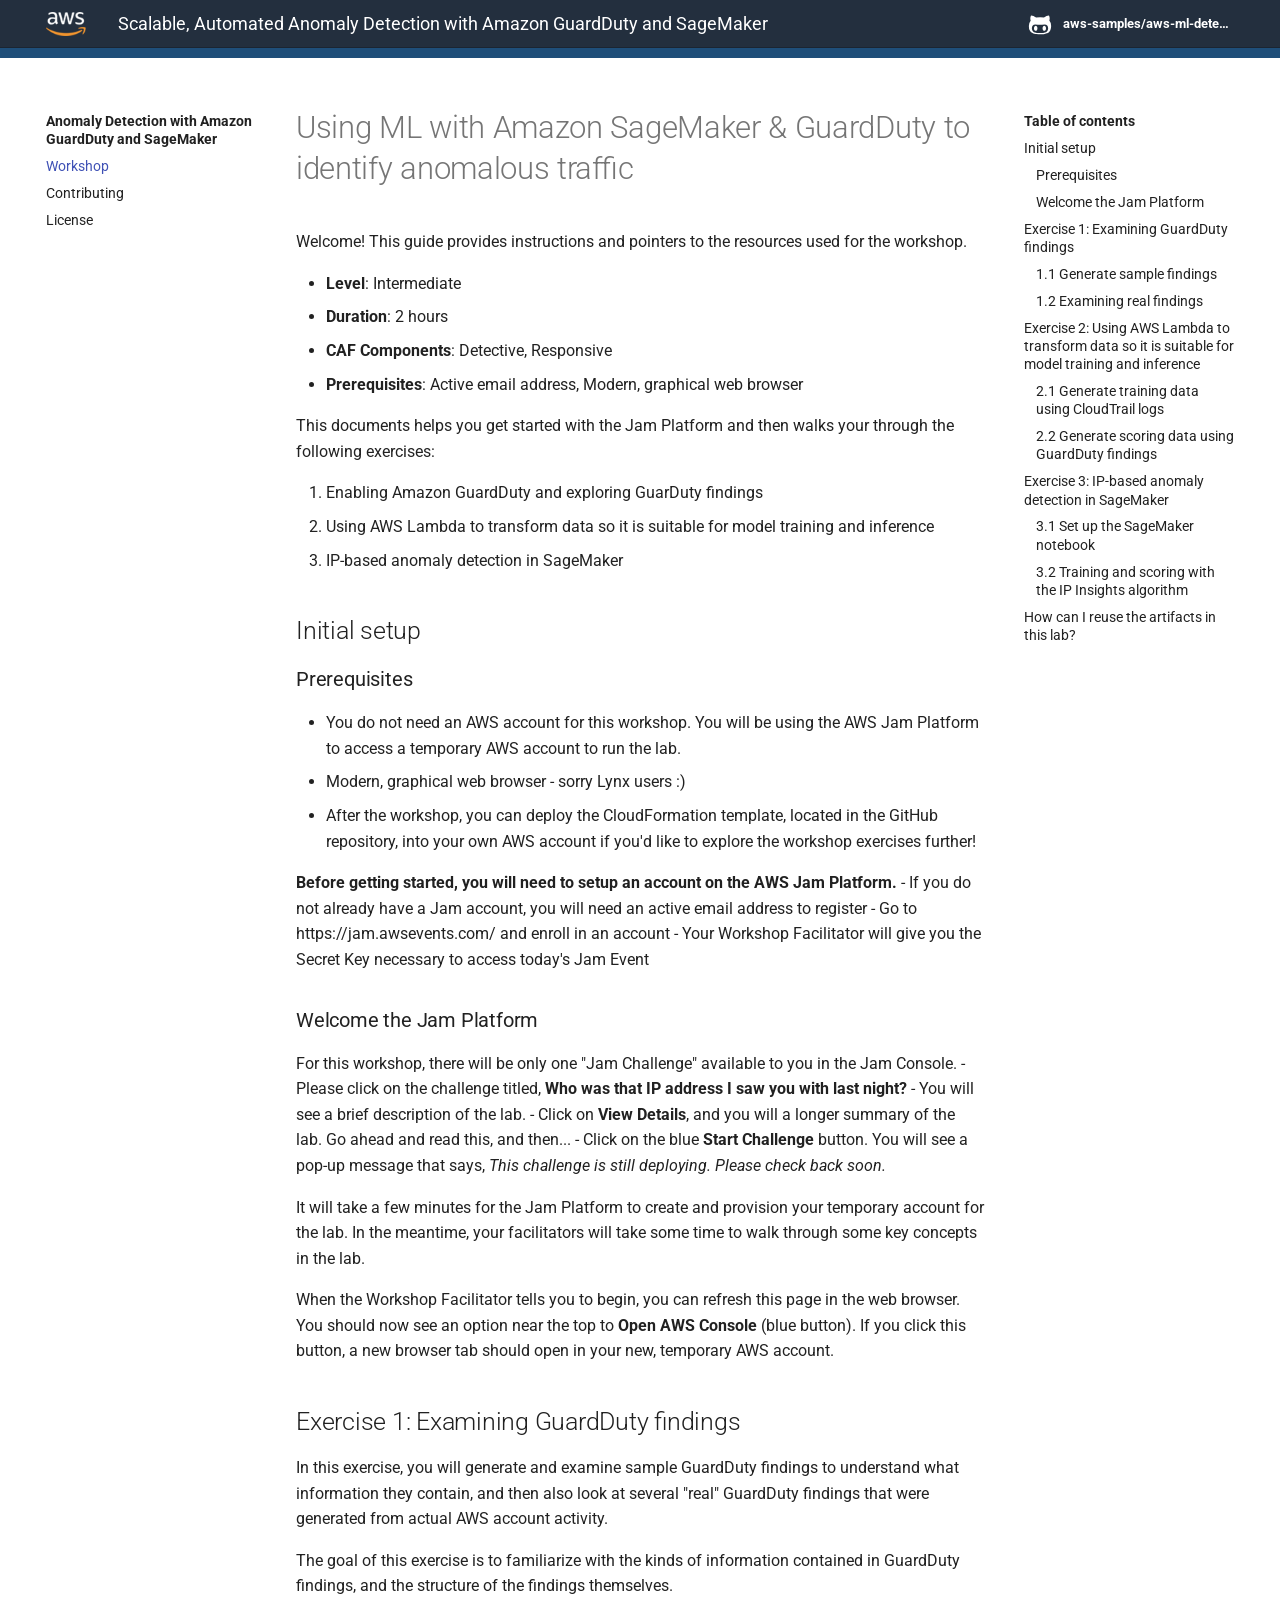
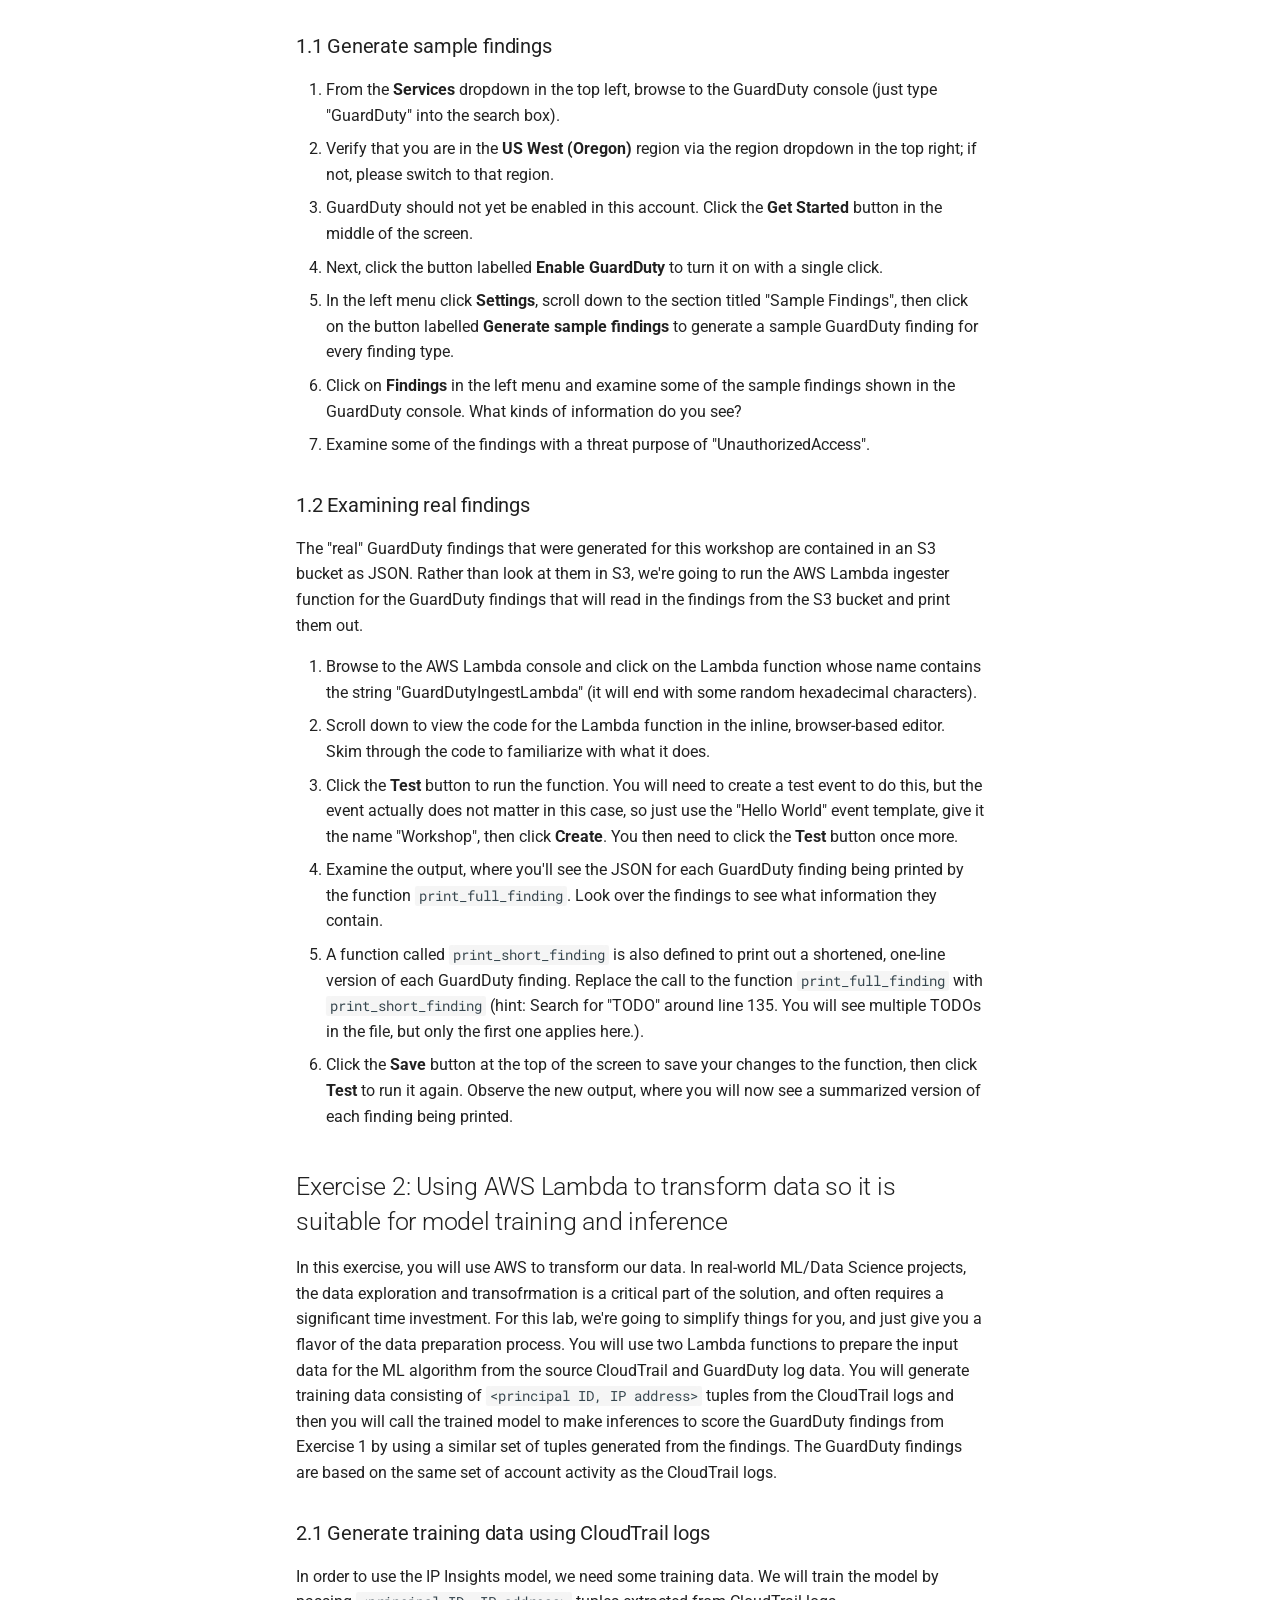
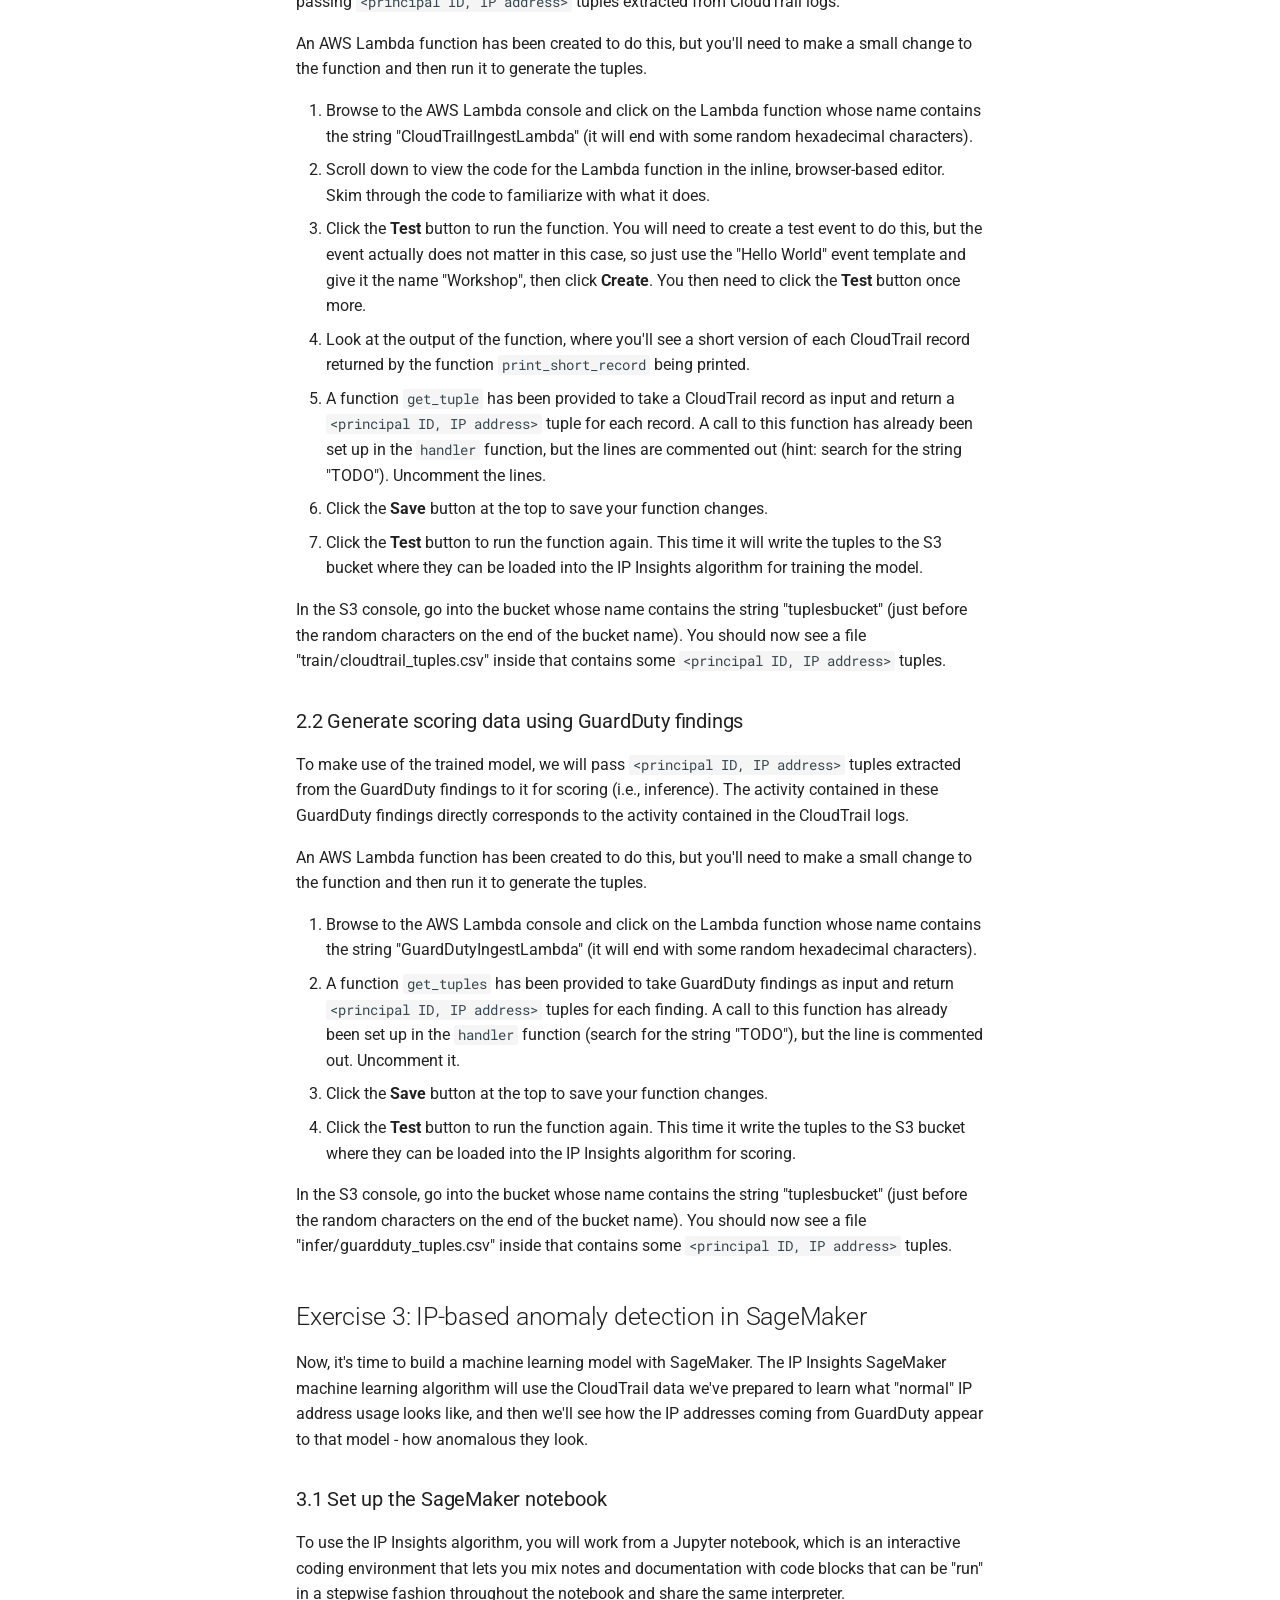
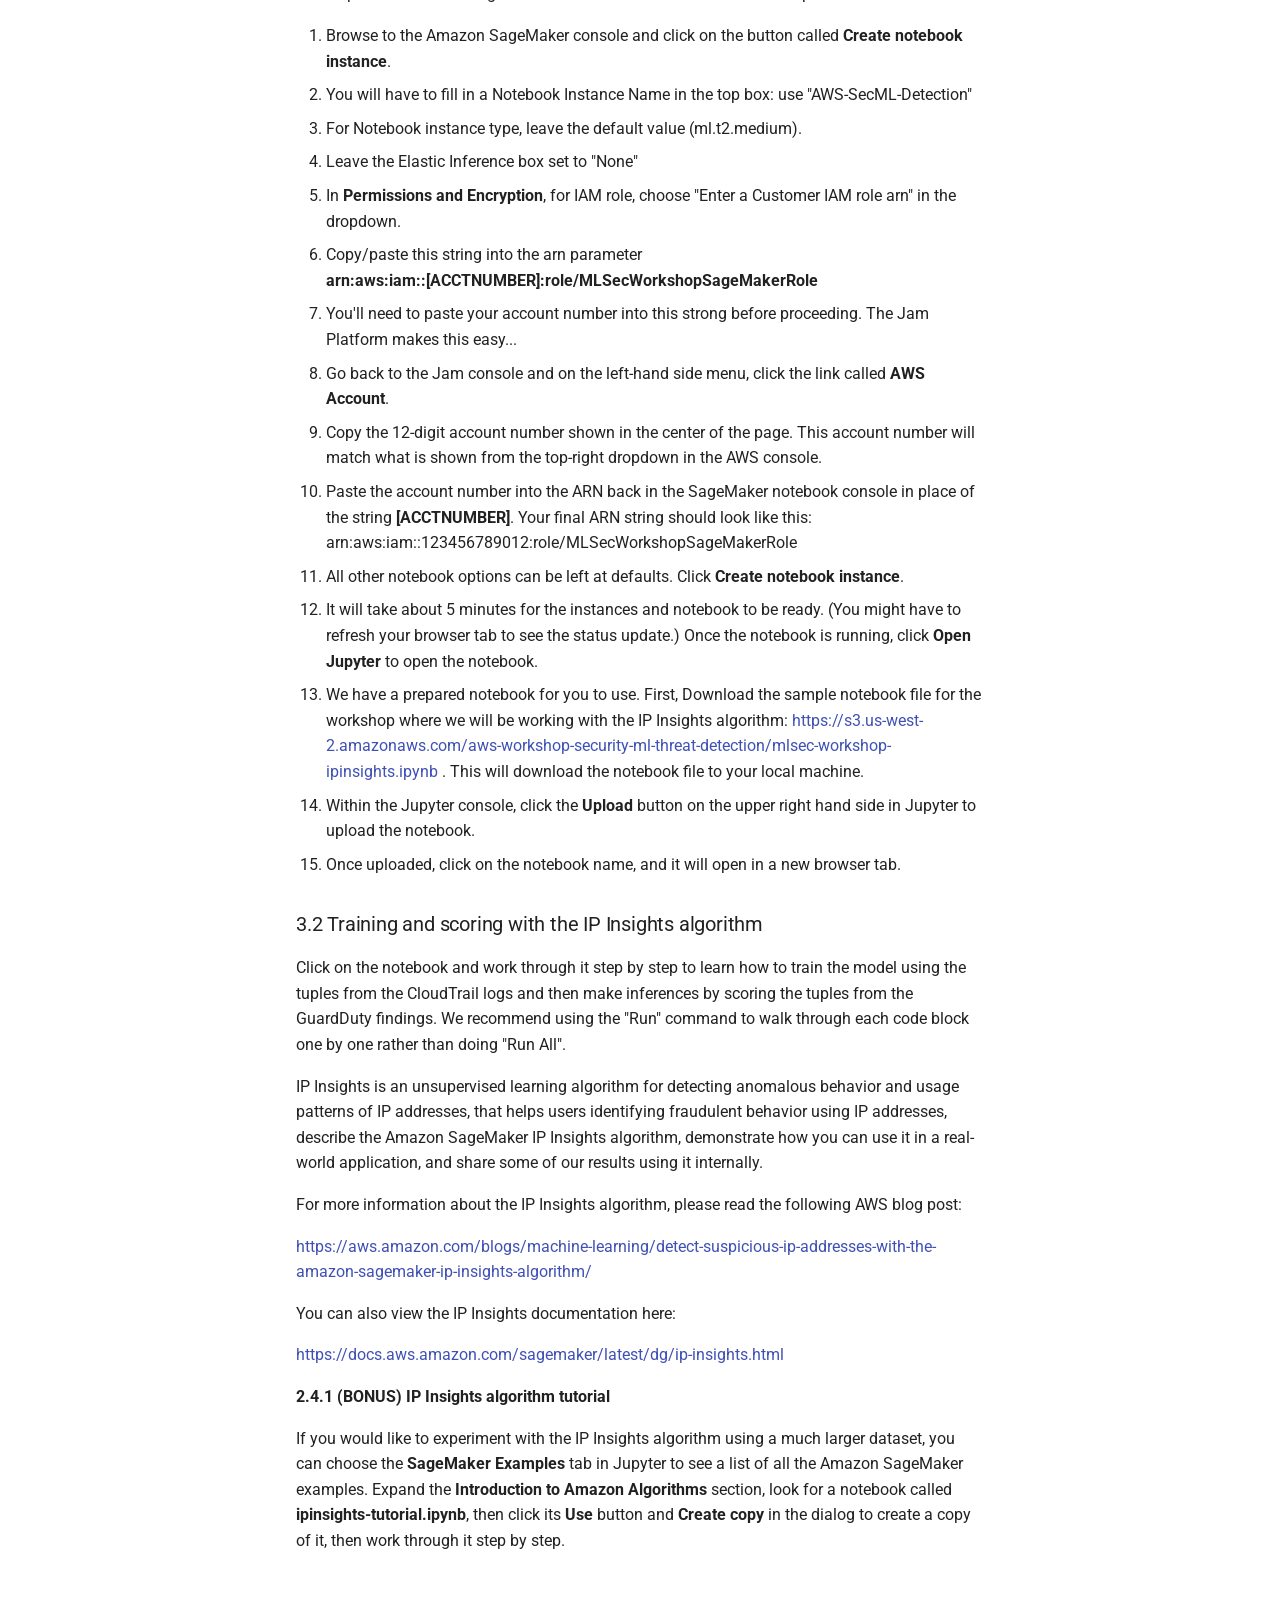
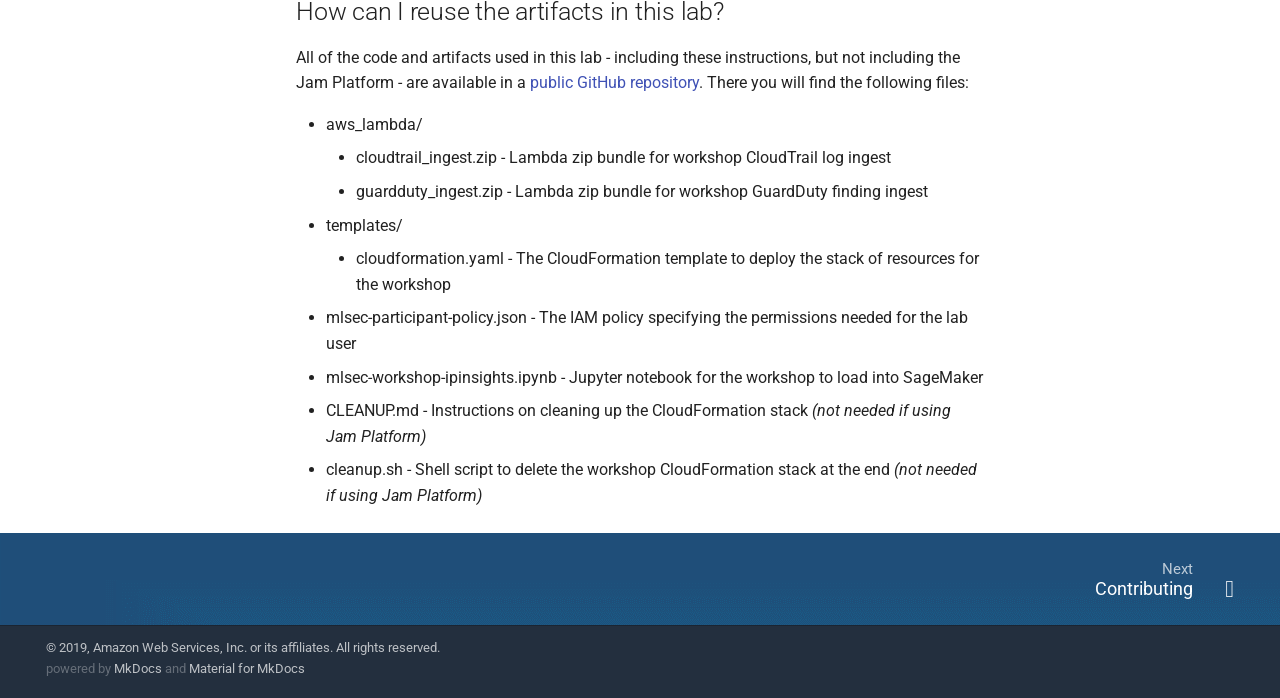
==== commit 21540885: "Deployed 508e9ec with MkDocs version: 1.0.4" ====
--- a/index.html
+++ b/index.html
@@ -691,8 +691,8 @@
 <h3 id="prerequisites">Prerequisites</h3>
 <ul>
 <li>You do not need an AWS account for this workshop. You will be using the AWS Jam Platform to access a temporary AWS account to run the lab.</li>
+<li>Modern, graphical web browser - sorry Lynx users :)</li>
 <li>After the workshop, you can deploy the CloudFormation template, located in the GitHub repository, into your own AWS account if you'd like to explore the workshop exercises further!</li>
-<li>Modern, graphical web browser - sorry Lynx users :)</li>
 </ul>
 <p><strong>Before getting started, you will need to setup an account on the AWS Jam Platform.</strong>
 - If you do not already have a Jam account, you will need an active email address to register
@@ -722,7 +722,7 @@
 <h3 id="12-examining-real-findings">1.2 Examining real findings</h3>
 <p>The "real" GuardDuty findings that were generated for this workshop are contained in an S3 bucket as JSON. Rather than look at them in S3, we're going to run the AWS Lambda ingester function for the GuardDuty findings that will read in the findings from the S3 bucket and print them out.</p>
 <ol>
-<li>Browse to the AWS Lambda console and click on the Lambda function whose name starts with "AWS-SecML-Detection-GuardDutyIngestLambda".</li>
+<li>Browse to the AWS Lambda console and click on the Lambda function whose name contains the string "GuardDutyIngestLambda" (it will end with some random hexadecimal characters).</li>
 <li>Scroll down to view the code for the Lambda function in the inline, browser-based editor. Skim through the code to familiarize with what it does.</li>
 <li>Click the <strong>Test</strong> button to run the function. You will need to create a test event to do this, but the event actually does not matter in this case, so just use the "Hello World" event template, give it the name "Workshop", then click <strong>Create</strong>. You then need to click the <strong>Test</strong> button once more.</li>
 <li>Examine the output, where you'll see the JSON for each GuardDuty finding being printed by the function <code>print_full_finding</code>. Look over the findings to see what information they contain.</li>
@@ -735,7 +735,7 @@
 <p>In order to use the IP Insights model, we need some training data. We will train the model by passing <code>&lt;principal ID, IP address&gt;</code> tuples extracted from CloudTrail logs.</p>
 <p>An AWS Lambda function has been created to do this, but you'll need to make a small change to the function and then run it to generate the tuples.</p>
 <ol>
-<li>Browse to the AWS Lambda console and click on the Lambda function whose name starts with "AWS-SecML-Detection-CloudTrailIngestLambda".</li>
+<li>Browse to the AWS Lambda console and click on the Lambda function whose name contains the string "CloudTrailIngestLambda" (it will end with some random hexadecimal characters).</li>
 <li>Scroll down to view the code for the Lambda function in the inline, browser-based editor. Skim through the code to familiarize with what it does.</li>
 <li>Click the <strong>Test</strong> button to run the function. You will need to create a test event to do this, but the event actually does not matter in this case, so just use the "Hello World" event template and give it the name "Workshop", then click <strong>Create</strong>. You then need to click the <strong>Test</strong> button once more.</li>
 <li>Look at the output of the function, where you'll see a short version of each CloudTrail record returned by the function <code>print_short_record</code> being printed.</li>
@@ -748,7 +748,7 @@
 <p>To make use of the trained model, we will pass <code>&lt;principal ID, IP address&gt;</code> tuples extracted from the GuardDuty findings to it for scoring (i.e., inference). The activity contained in these GuardDuty findings directly corresponds to the activity contained in the CloudTrail logs.</p>
 <p>An AWS Lambda function has been created to do this, but you'll need to make a small change to the function and then run it to generate the tuples.</p>
 <ol>
-<li>Browse to the AWS Lambda console and click on the Lambda function whose name starts with "AWS-SecML-Detection-GuardDutyIngestLambda".</li>
+<li>Browse to the AWS Lambda console and click on the Lambda function whose name contains the string "GuardDutyIngestLambda" (it will end with some random hexadecimal characters).</li>
 <li>A function <code>get_tuples</code> has been provided to take GuardDuty findings as input and return <code>&lt;principal ID, IP address&gt;</code> tuples for each finding. A call to this function has already been set up in the <code>handler</code> function (search for the string "TODO"), but the line is commented out. Uncomment it.</li>
 <li>Click the <strong>Save</strong> button at the top to save your function changes.</li>
 <li>Click the <strong>Test</strong> button to run the function again. This time it write the tuples to the S3 bucket where they can be loaded into the IP Insights algorithm for scoring.</li>
@@ -761,7 +761,7 @@
 <ol>
 <li>Browse to the Amazon SageMaker console and click on the button called <strong>Create notebook instance</strong>.</li>
 <li>You will have to fill in a Notebook Instance Name in the top box: use "AWS-SecML-Detection"</li>
-<li>For Notebook instance type, we recommend selecting ml.t2.medium.</li>
+<li>For Notebook instance type, leave the default value (ml.t2.medium).</li>
 <li>
 <p>Leave the Elastic Inference box set to "None"</p>
 </li>
@@ -776,9 +776,10 @@
 <li>Paste the account number into the ARN back in the SageMaker notebook console in place of the string <strong>[ACCTNUMBER]</strong>. Your final ARN string should look like this:
    arn:aws:iam::123456789012:role/MLSecWorkshopSageMakerRole</li>
 <li>All other notebook options can be left at defaults. Click <strong>Create notebook instance</strong>.</li>
-<li>Once the notebook is running, click <strong>Open Jupyter</strong> to open the notebook.</li>
-<li>Download the sample notebook file for the workshop where we will be working with the IP Insights algorithm: <a href="https://s3.us-west-2.amazonaws.com/aws-workshop-security-ml-threat-detection/mlsec-workshop-ipinsights.ipynb">https://s3.us-west-2.amazonaws.com/aws-workshop-security-ml-threat-detection/mlsec-workshop-ipinsights.ipynb</a></li>
-<li>Once you download the notebook file, click the <strong>Upload</strong> button on the upper right hand side in Jupyter to upload it to your running notebook instance.</li>
+<li>It will take about 5 minutes for the instances and notebook to be ready.  (You might have to refresh your browser tab to see the status update.) Once the notebook is running, click <strong>Open Jupyter</strong> to open the notebook.</li>
+<li>We have a prepared notebook for you to use.  First, Download the sample notebook file for the workshop where we will be working with the IP Insights algorithm: <a href="https://s3.us-west-2.amazonaws.com/aws-workshop-security-ml-threat-detection/mlsec-workshop-ipinsights.ipynb">https://s3.us-west-2.amazonaws.com/aws-workshop-security-ml-threat-detection/mlsec-workshop-ipinsights.ipynb</a> .  This will download the notebook file to your local machine.</li>
+<li>Within the Jupyter console, click the <strong>Upload</strong> button on the upper right hand side in Jupyter to upload the notebook.</li>
+<li>Once uploaded, click on the notebook name, and it will open in a new browser tab.</li>
 </ol>
 <h3 id="32-training-and-scoring-with-the-ip-insights-algorithm">3.2 Training and scoring with the IP Insights algorithm</h3>
 <p>Click on the notebook and work through it step by step to learn how to train the model using the tuples from the CloudTrail logs and then make inferences by scoring the tuples from the GuardDuty findings. We recommend using the "Run" command to walk through each code block one by one rather than doing "Run All".</p>
@@ -802,7 +803,7 @@
 </ul>
 </li>
 <li>mlsec-participant-policy.json - The IAM policy specifying the permissions needed for the lab user</li>
-<li>workshop-ipinsights.ipynb - Jupyter notebook for the workshop to load into SageMaker</li>
+<li>mlsec-workshop-ipinsights.ipynb - Jupyter notebook for the workshop to load into SageMaker</li>
 <li>CLEANUP.md - Instructions on cleaning up the CloudFormation stack <em>(not needed if using Jam Platform)</em></li>
 <li>cleanup.sh - Shell script to delete the workshop CloudFormation stack at the end <em>(not needed if using Jam Platform)</em></li>
 </ul>
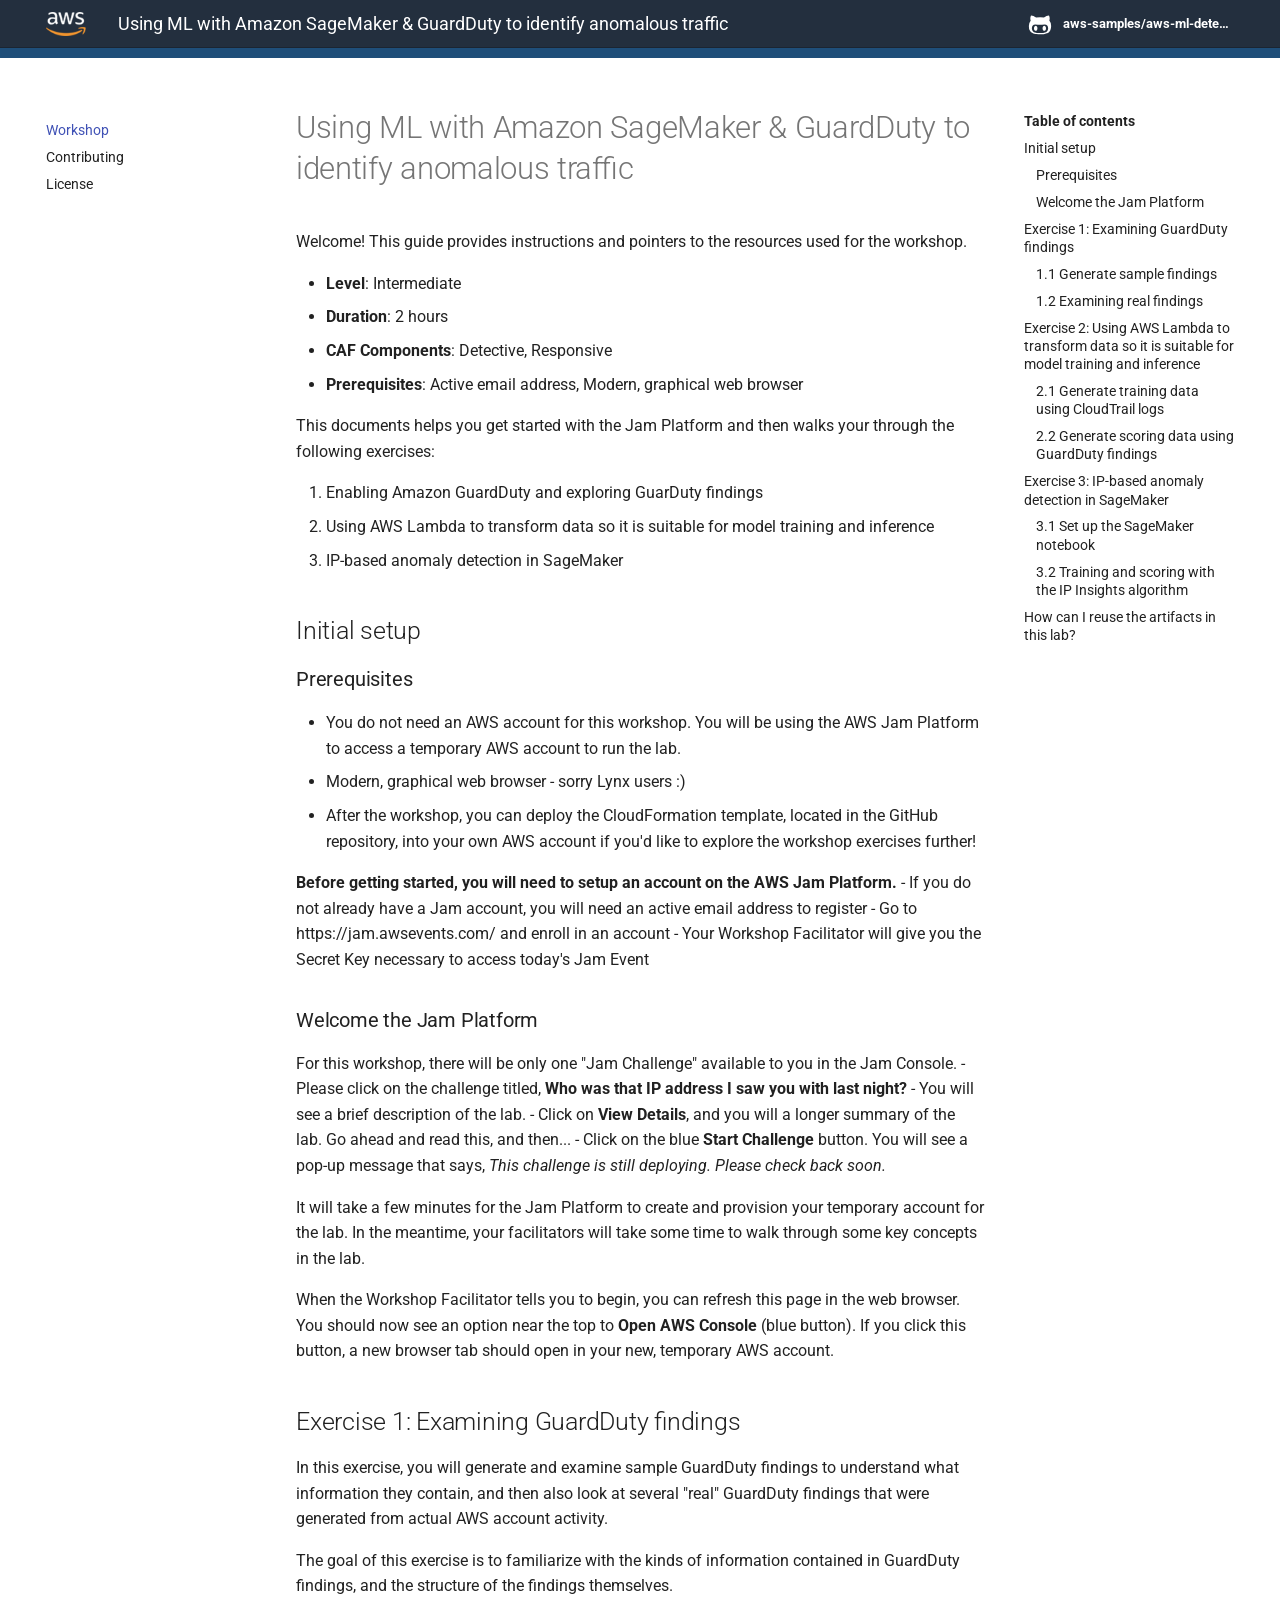
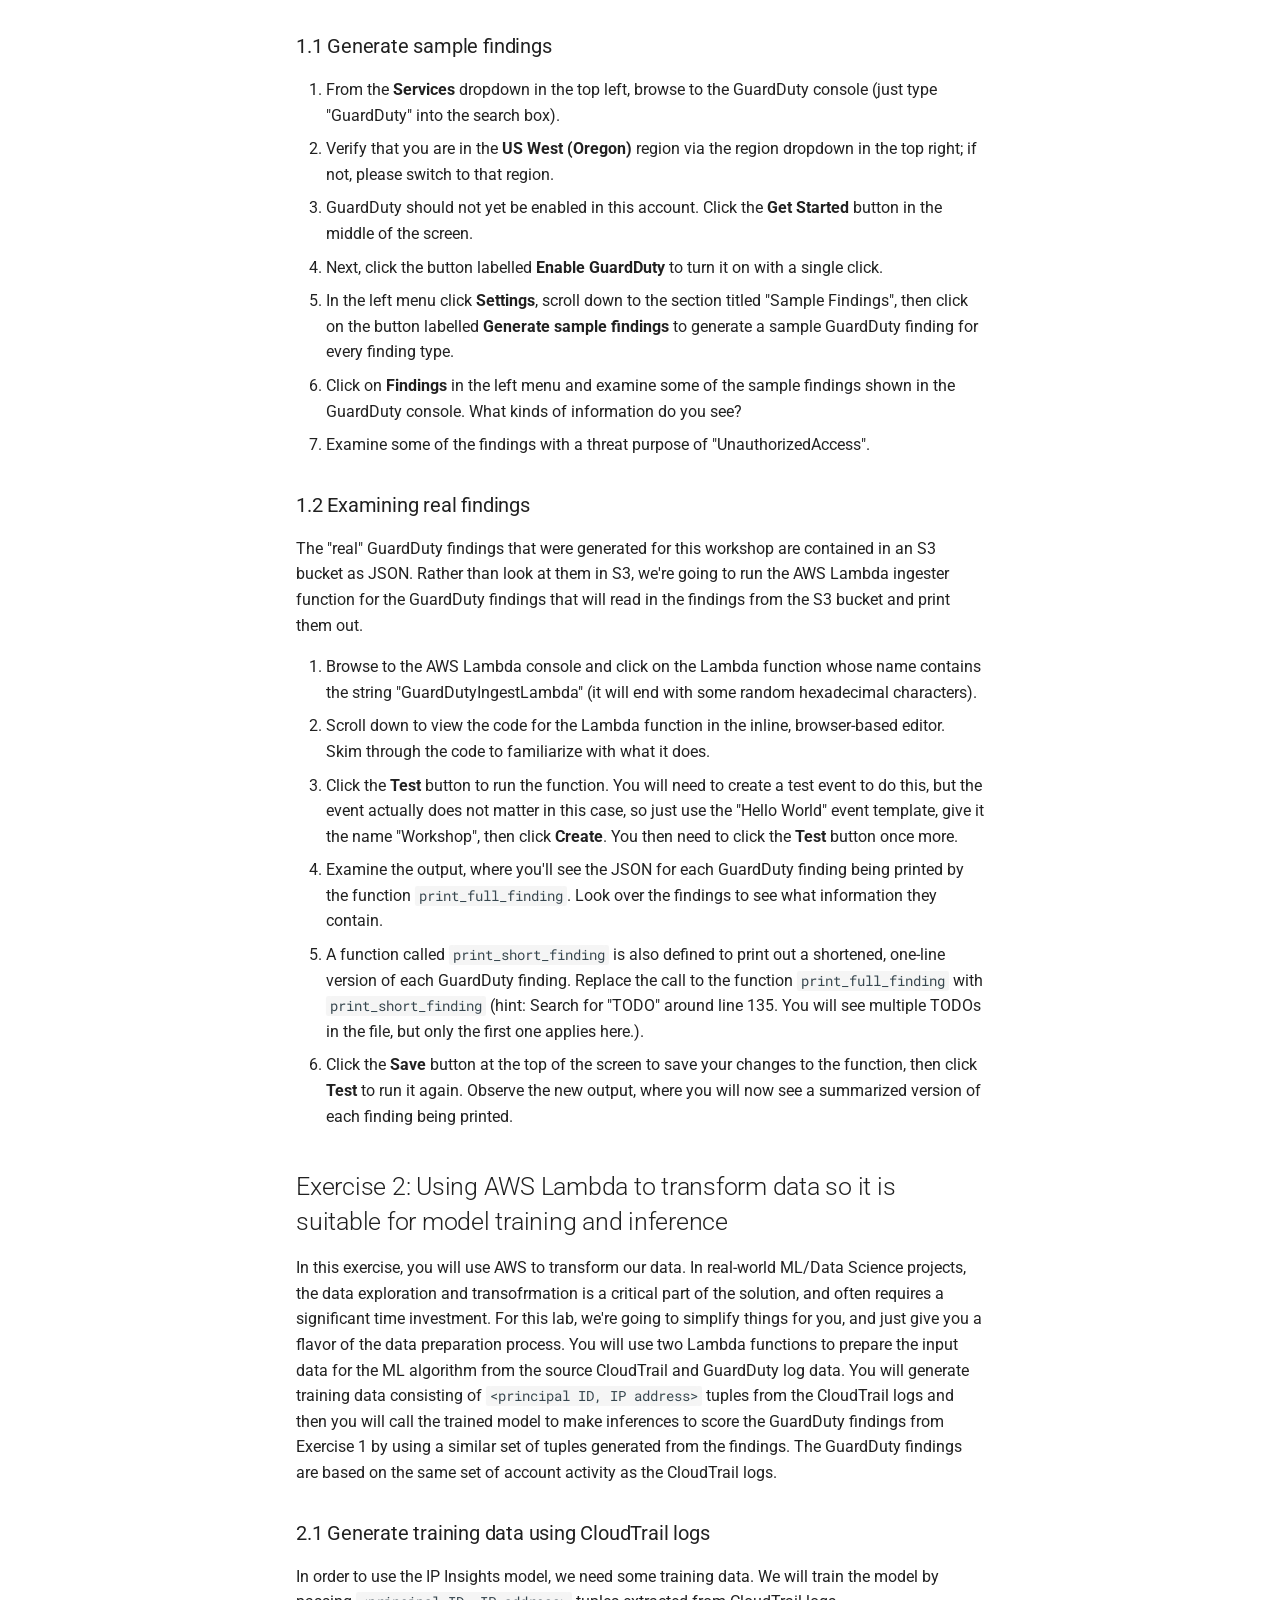
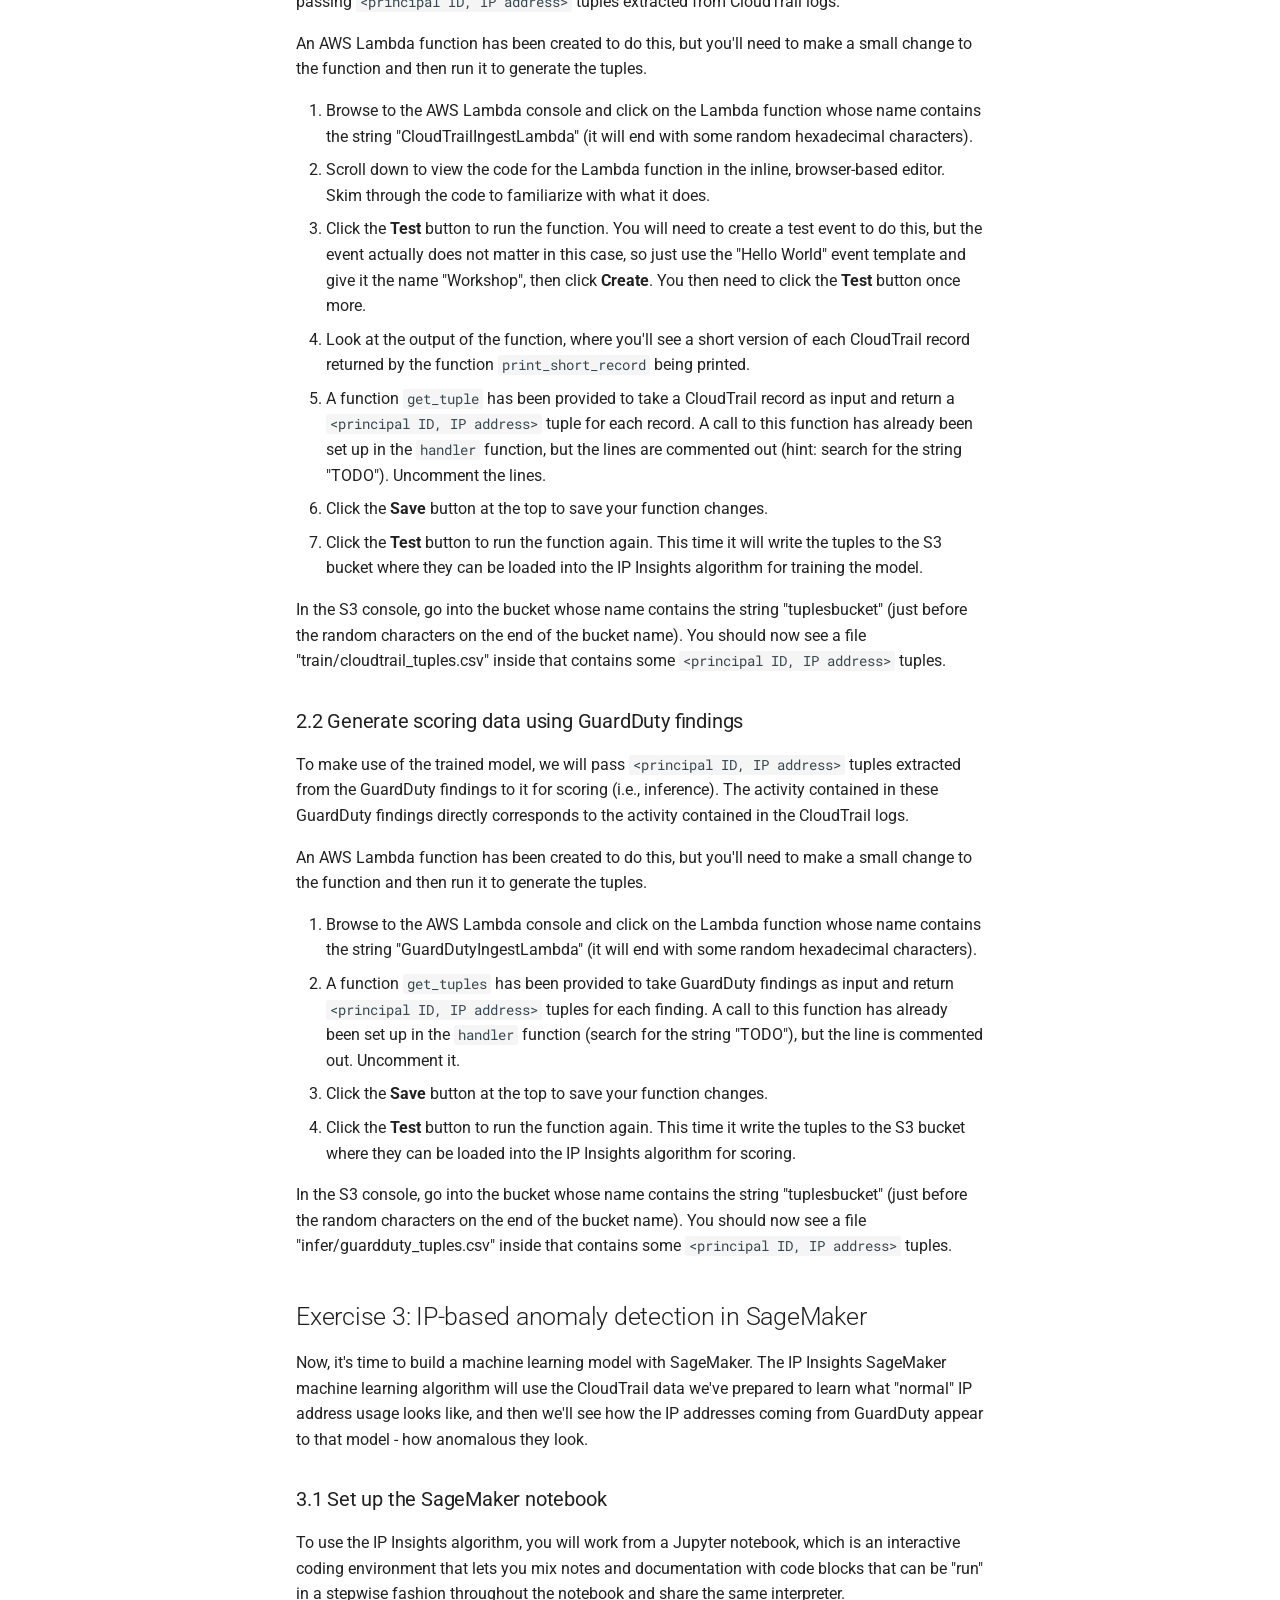
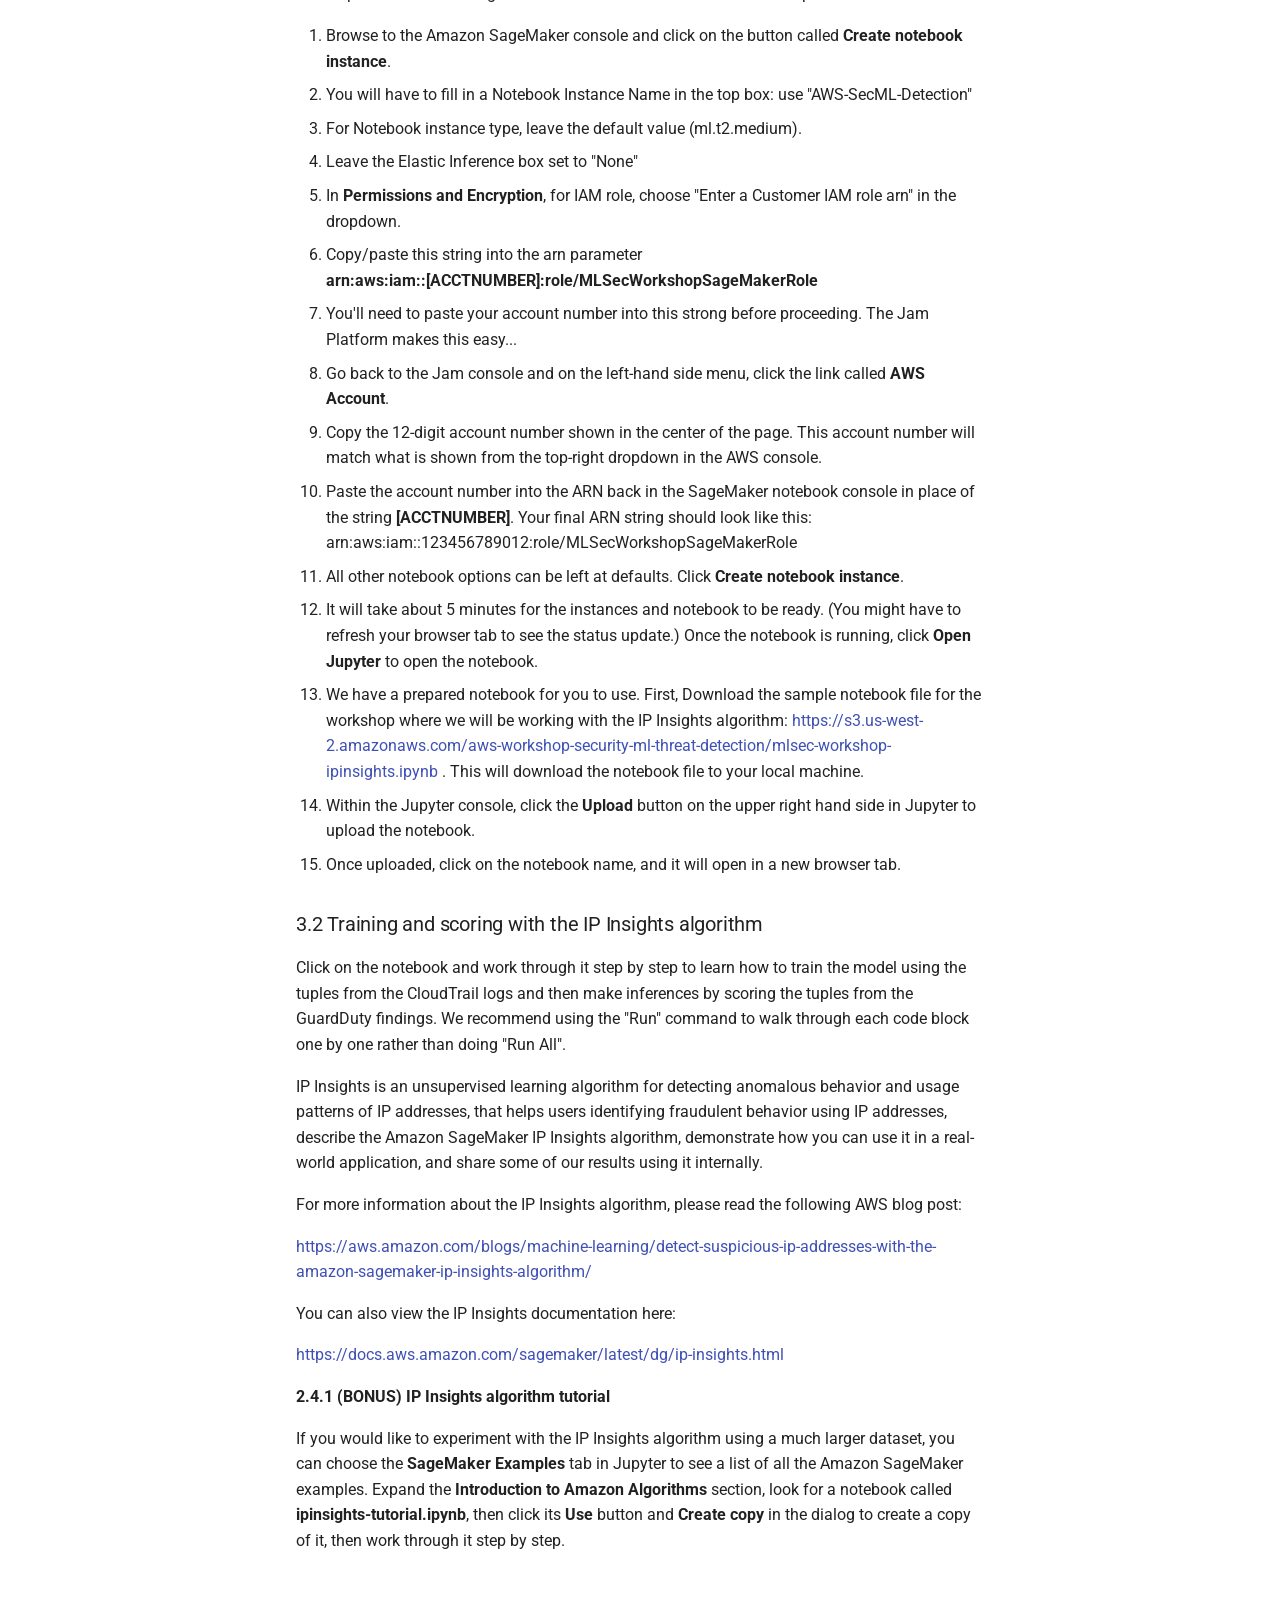
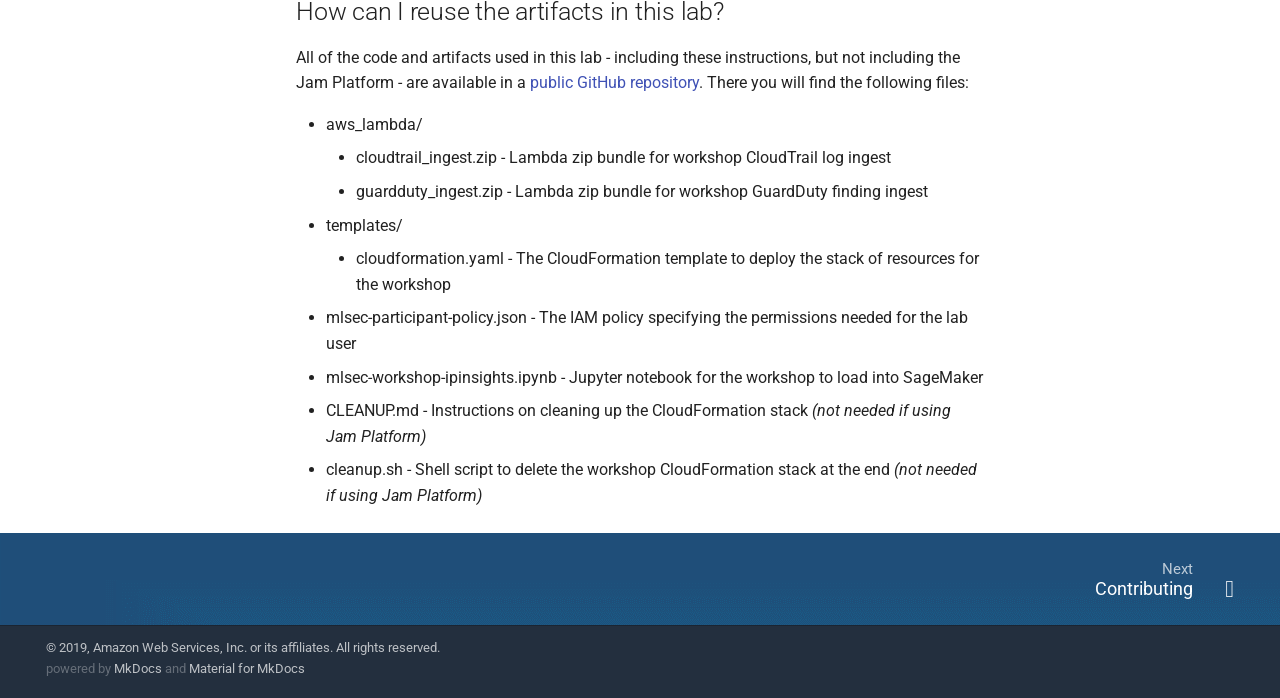
==== commit 0f1e48bf: "Deployed a8c2377 with MkDocs version: 1.0.4" ====
--- a/index.html
+++ b/index.html
@@ -13,7 +13,7 @@
         <meta name="description" content="This workshop shows how you can use an IP-based machine learning algorithm with Amazon SageMaker to augment and enrich findings from AWS Security services such as Amazon GuardDuty. You'll learn how to load the notebook in SageMaker, train the model, and score findings to determine abnormality of the activity.">
       
       
-        <link rel="canonical" href="https://scaling-threat-detection.awssecworkshops.com/">
+        <link rel="canonical" href="http://ml-threat-detection.awssecworkshops.com/">
       
       
         <meta name="author" content="aws-security-workshops@amazon.com">
@@ -42,7 +42,7 @@
     
     
       
-        <title>Scalable, Automated Anomaly Detection with Amazon GuardDuty and SageMaker</title>
+        <title>Using ML with Amazon SageMaker & GuardDuty to identify anomalous traffic</title>
       
     
     
@@ -154,7 +154,7 @@
             
               
                 <span class="md-header-nav__topic">
-                  Scalable, Automated Anomaly Detection with Amazon GuardDuty and SageMaker
+                  Using ML with Amazon SageMaker & GuardDuty to identify anomalous traffic
                 </span>
                 <span class="md-header-nav__topic">
                   Workshop
@@ -300,13 +300,13 @@
 
   <!-- Site title -->
   <label class="md-nav__title md-nav__title--site" for="__drawer">
-    <a href="https://scaling-threat-detection.awssecworkshops.com/"
-        title="Scalable, Automated Anomaly Detection with Amazon GuardDuty and SageMaker" class="md-nav__button md-logo">
+    <a href="http://ml-threat-detection.awssecworkshops.com/"
+        title="Using ML with Amazon SageMaker & GuardDuty to identify anomalous traffic" class="md-nav__button md-logo">
       
         <img src="assets/images/aws_smile_logo.png" width="48" height="48" />
       
     </a>
-    Anomaly Detection with Amazon GuardDuty and SageMaker
+    
   </label>
 
   <!-- Repository containing source -->
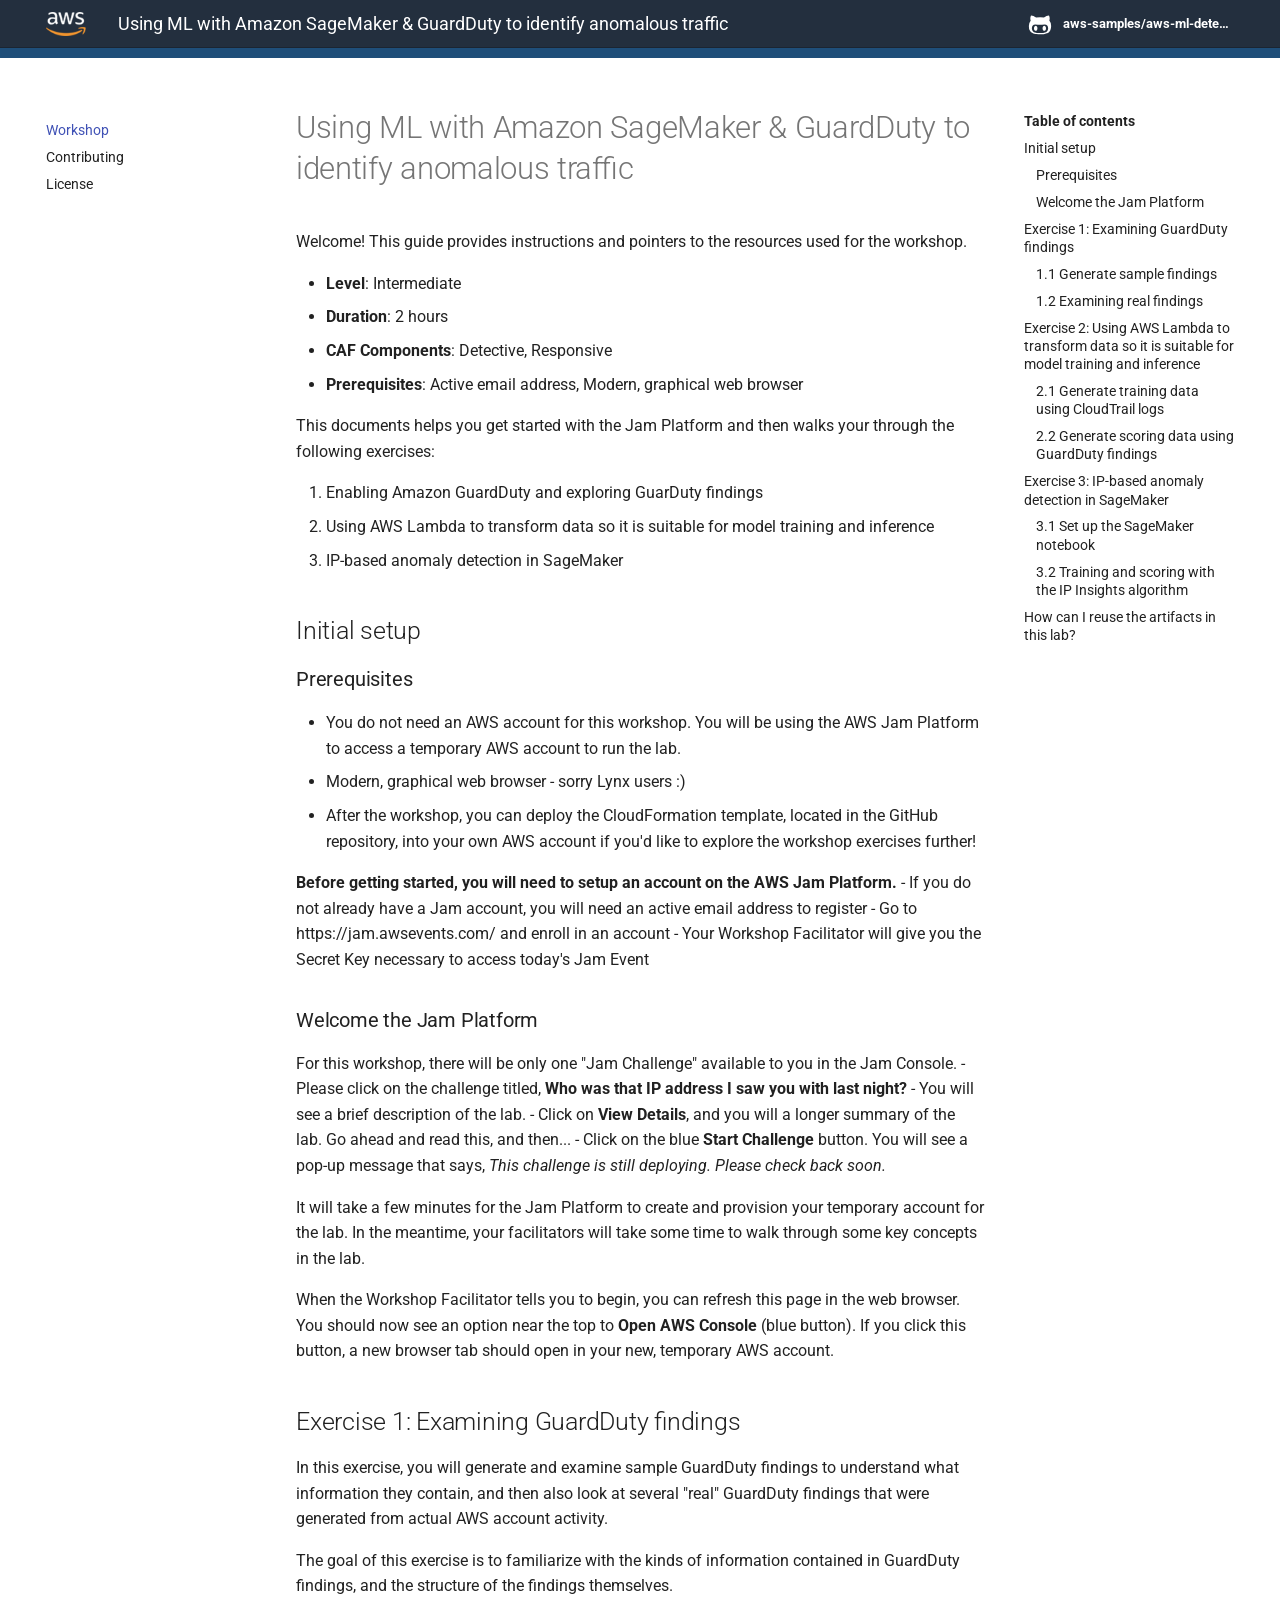
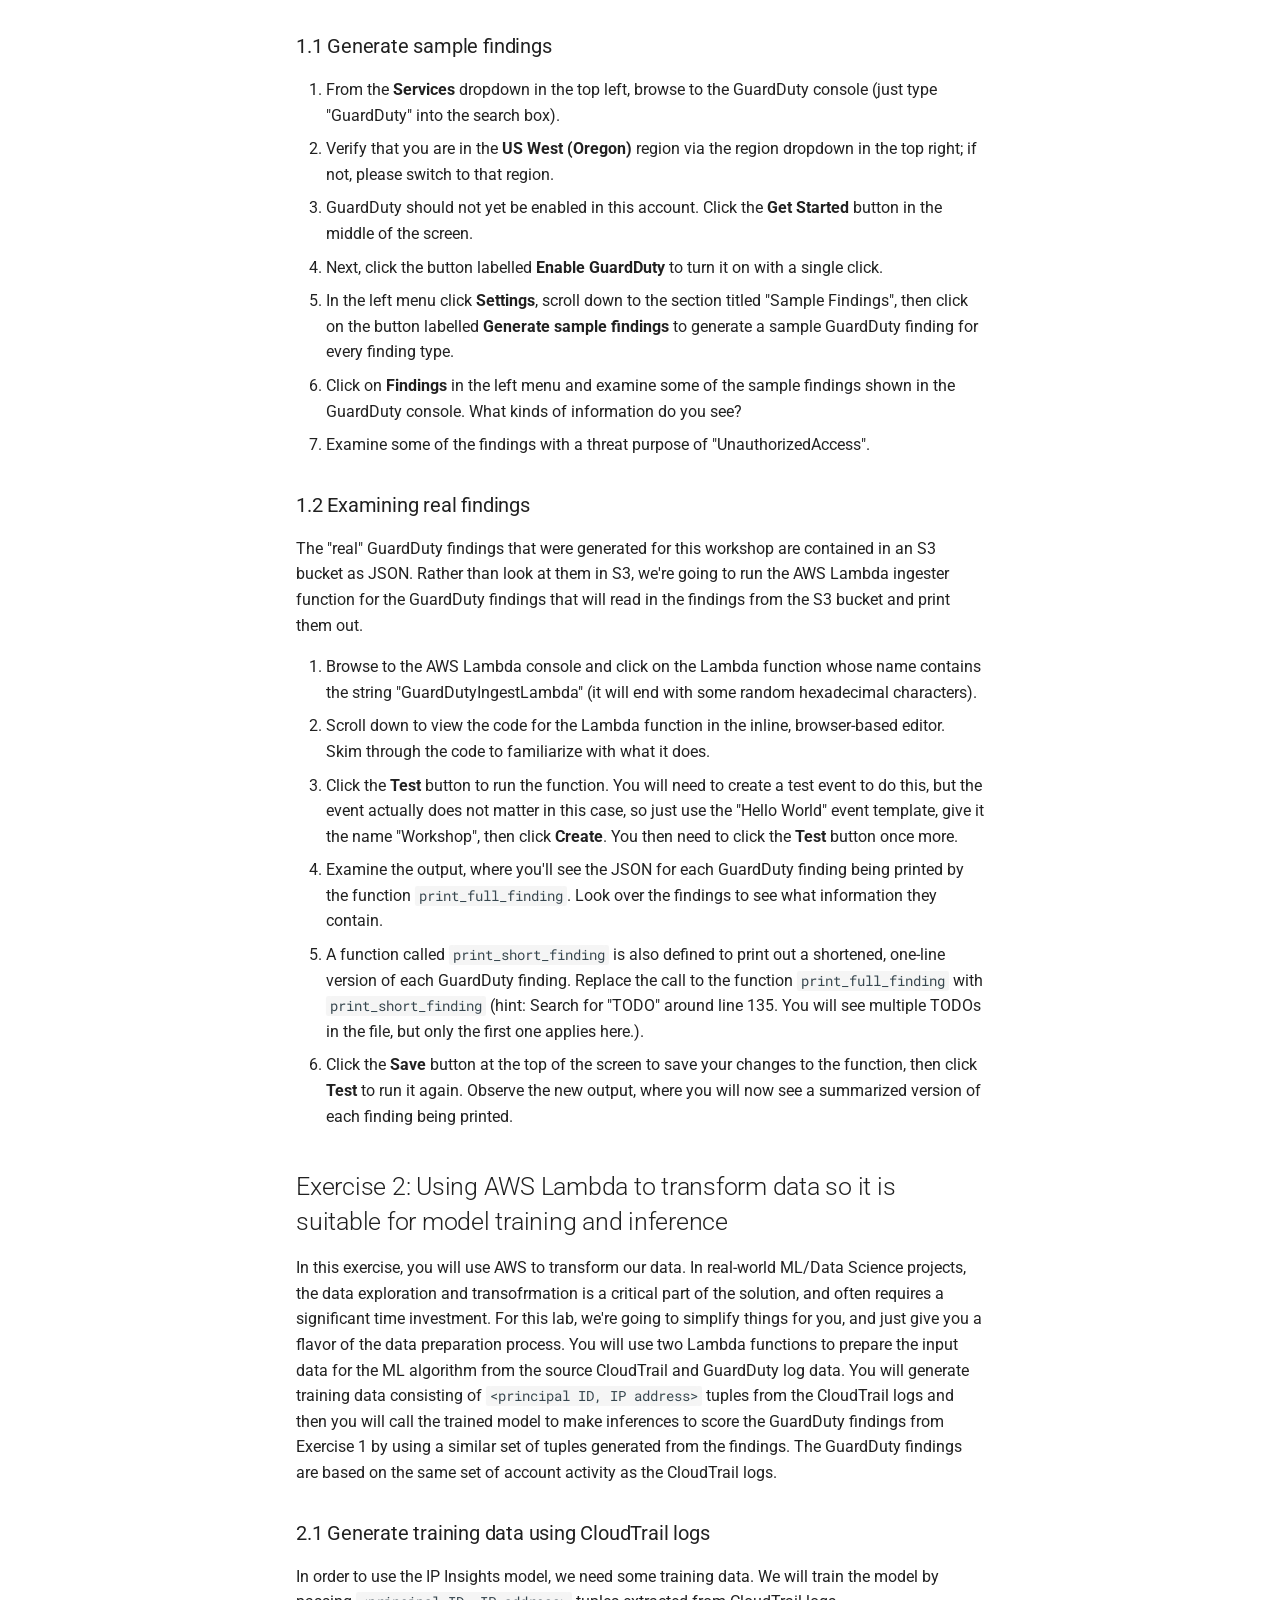
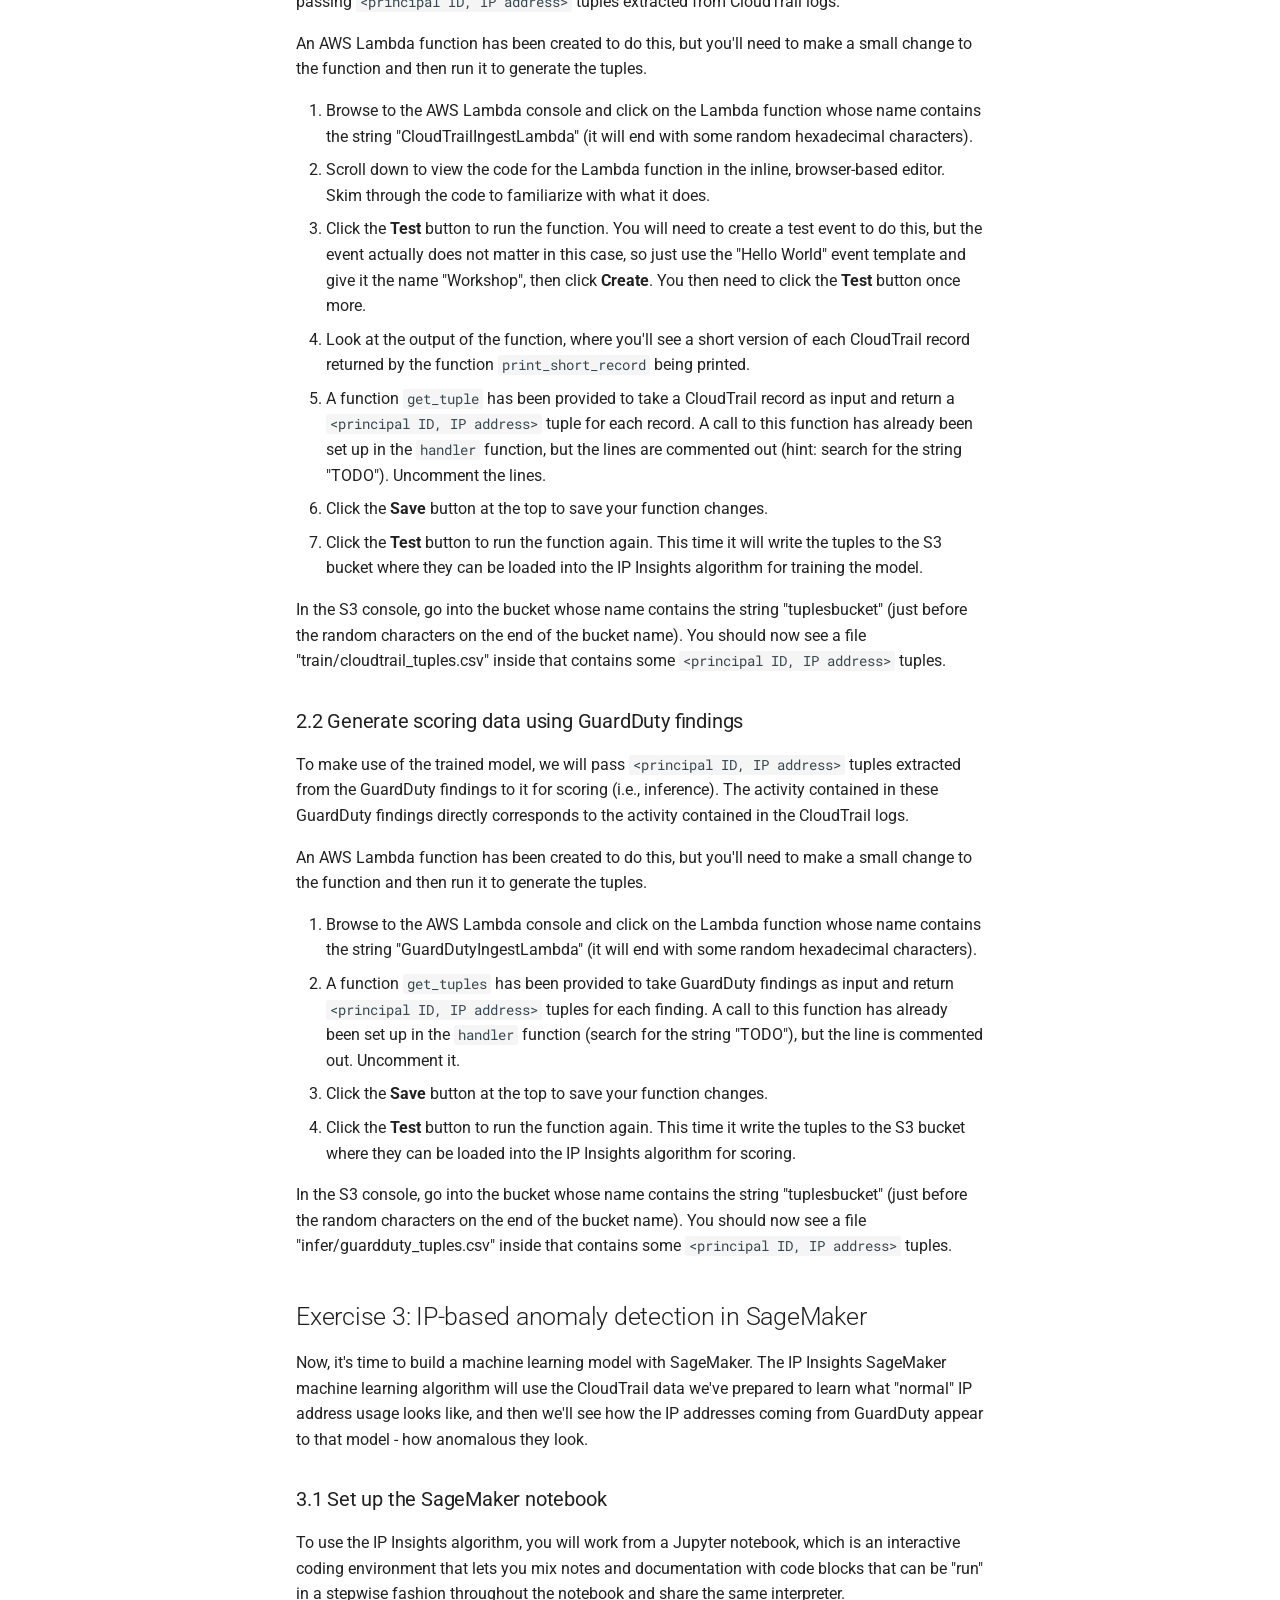
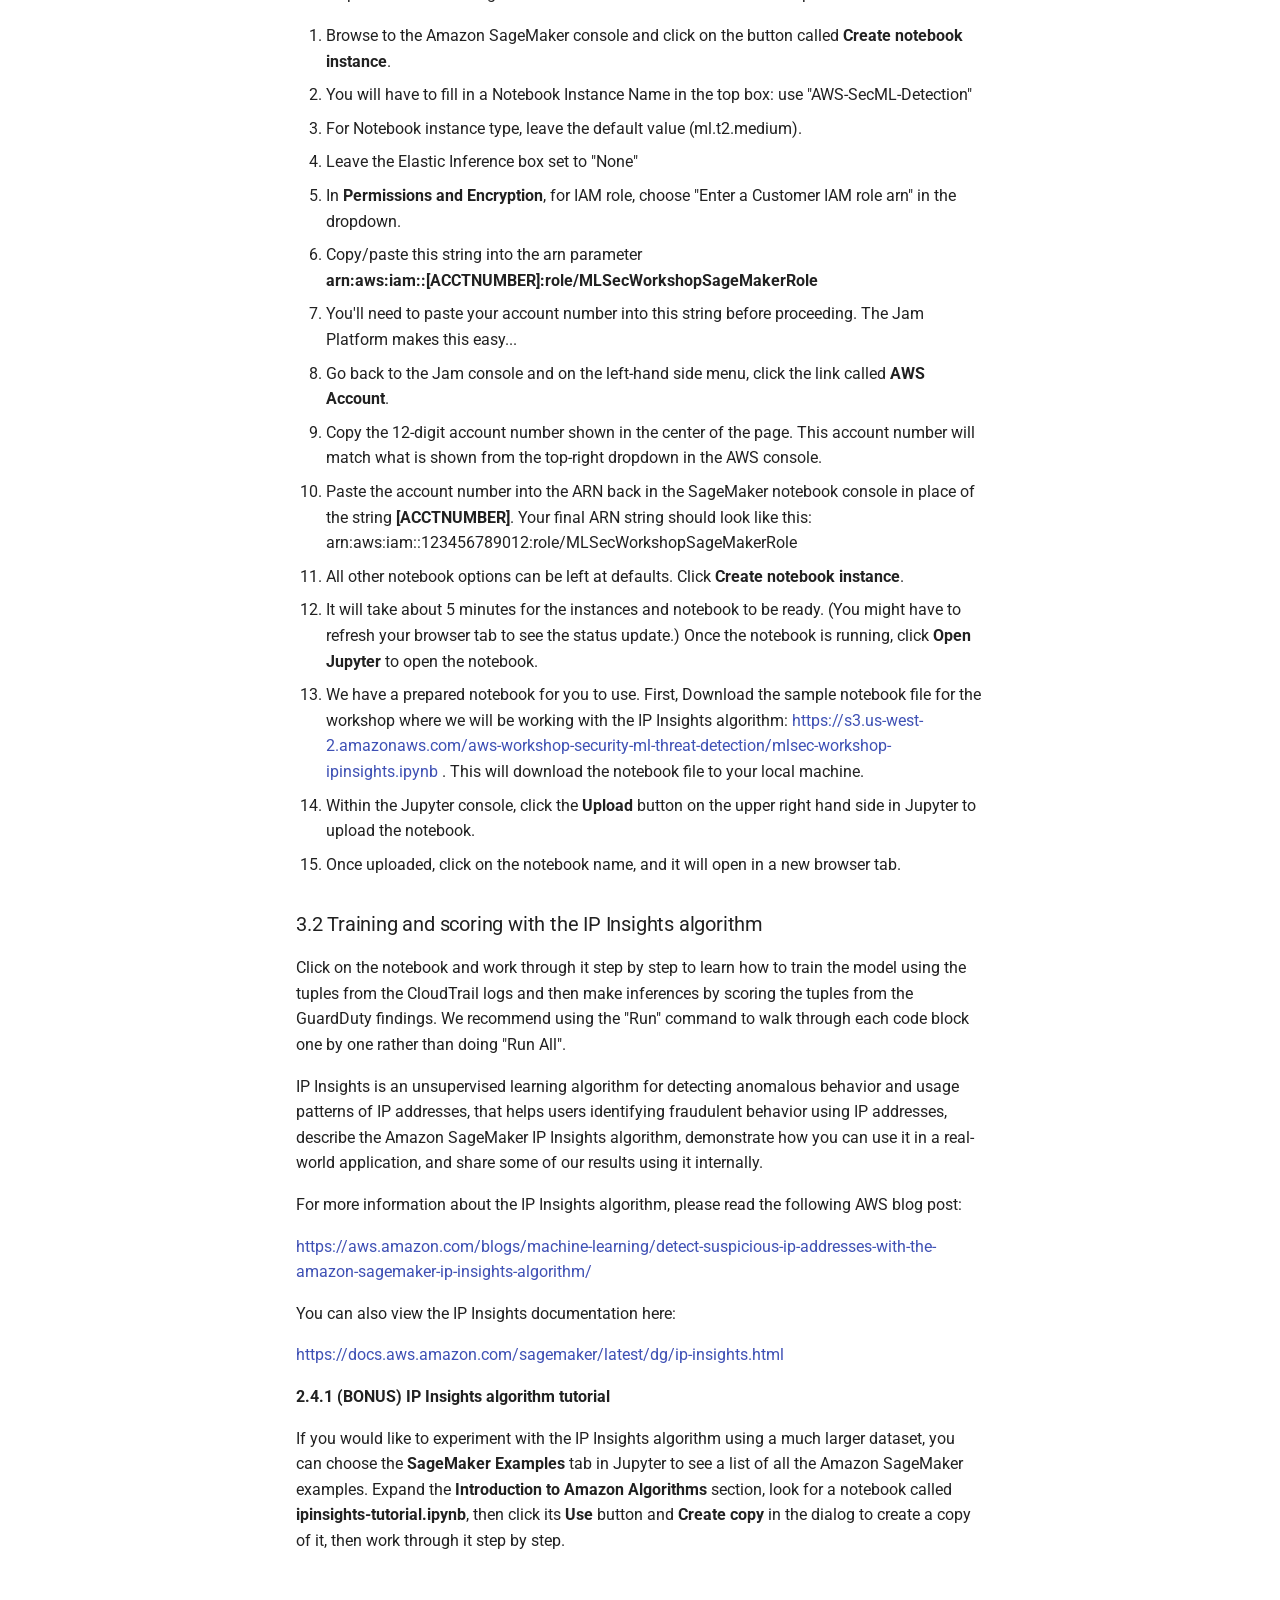
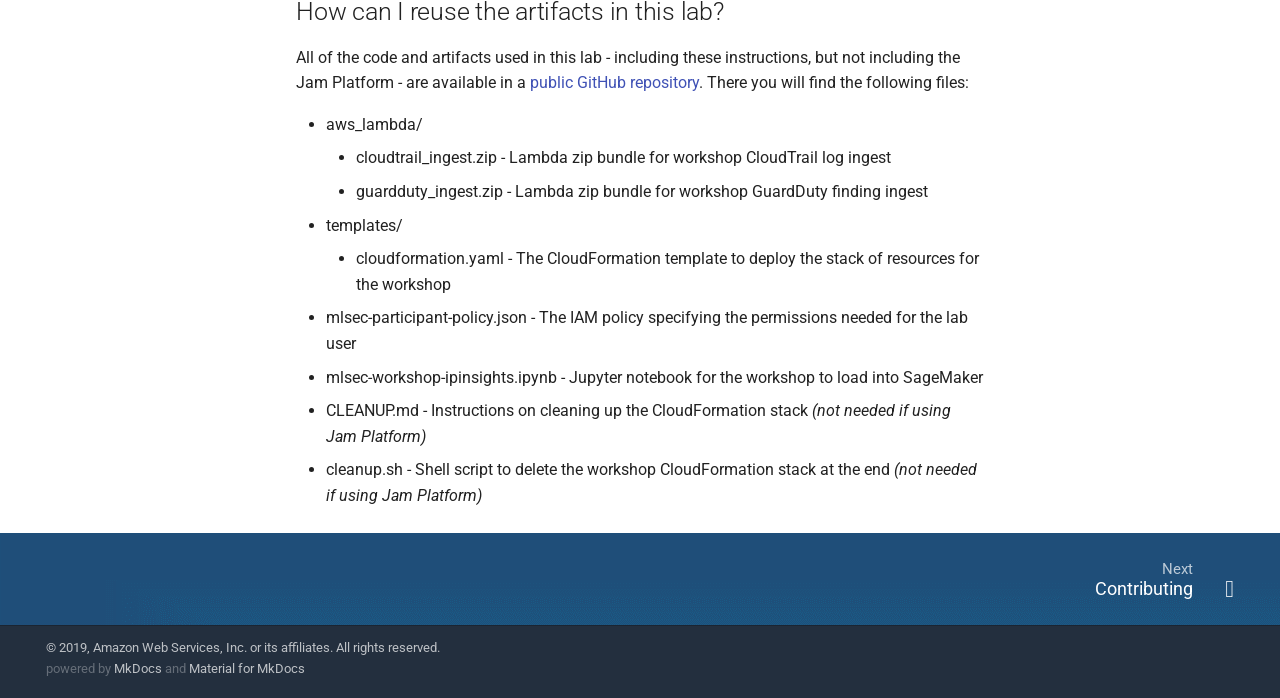
==== commit bc13f9fb: "Deployed 979a83c with MkDocs version: 1.0.4" ====
--- a/index.html
+++ b/index.html
@@ -770,7 +770,7 @@
 </li>
 <li>Copy/paste this string into the arn parameter<br />
 <strong>arn:aws:iam::[ACCTNUMBER]:role/MLSecWorkshopSageMakerRole</strong></li>
-<li>You'll need to paste your account number into this strong before proceeding.  The Jam Platform makes this easy...</li>
+<li>You'll need to paste your account number into this string before proceeding.  The Jam Platform makes this easy...</li>
 <li>Go back to the Jam console and on the left-hand side menu, click the link called  <strong>AWS Account</strong>.</li>
 <li>Copy the 12-digit account number shown in the center of the page. This account number will match what is shown from the top-right dropdown in the AWS console.</li>
 <li>Paste the account number into the ARN back in the SageMaker notebook console in place of the string <strong>[ACCTNUMBER]</strong>. Your final ARN string should look like this:
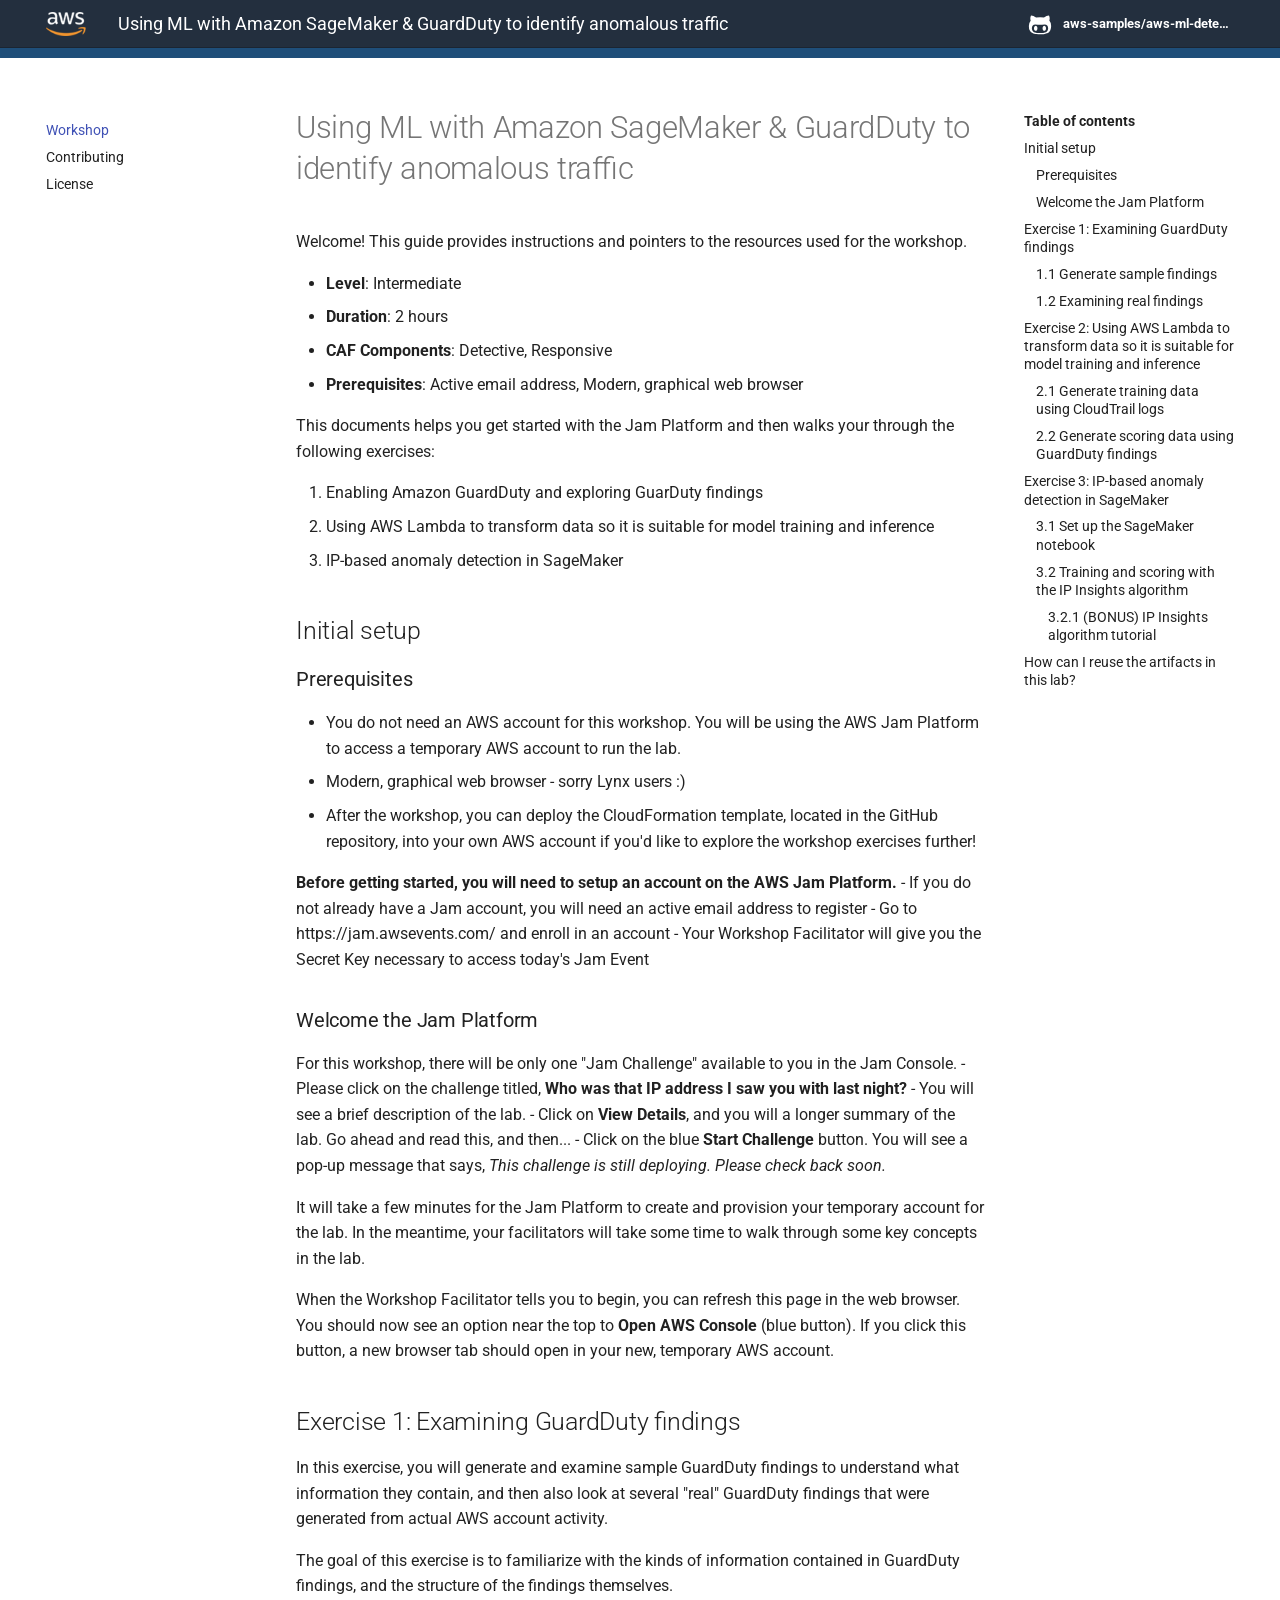
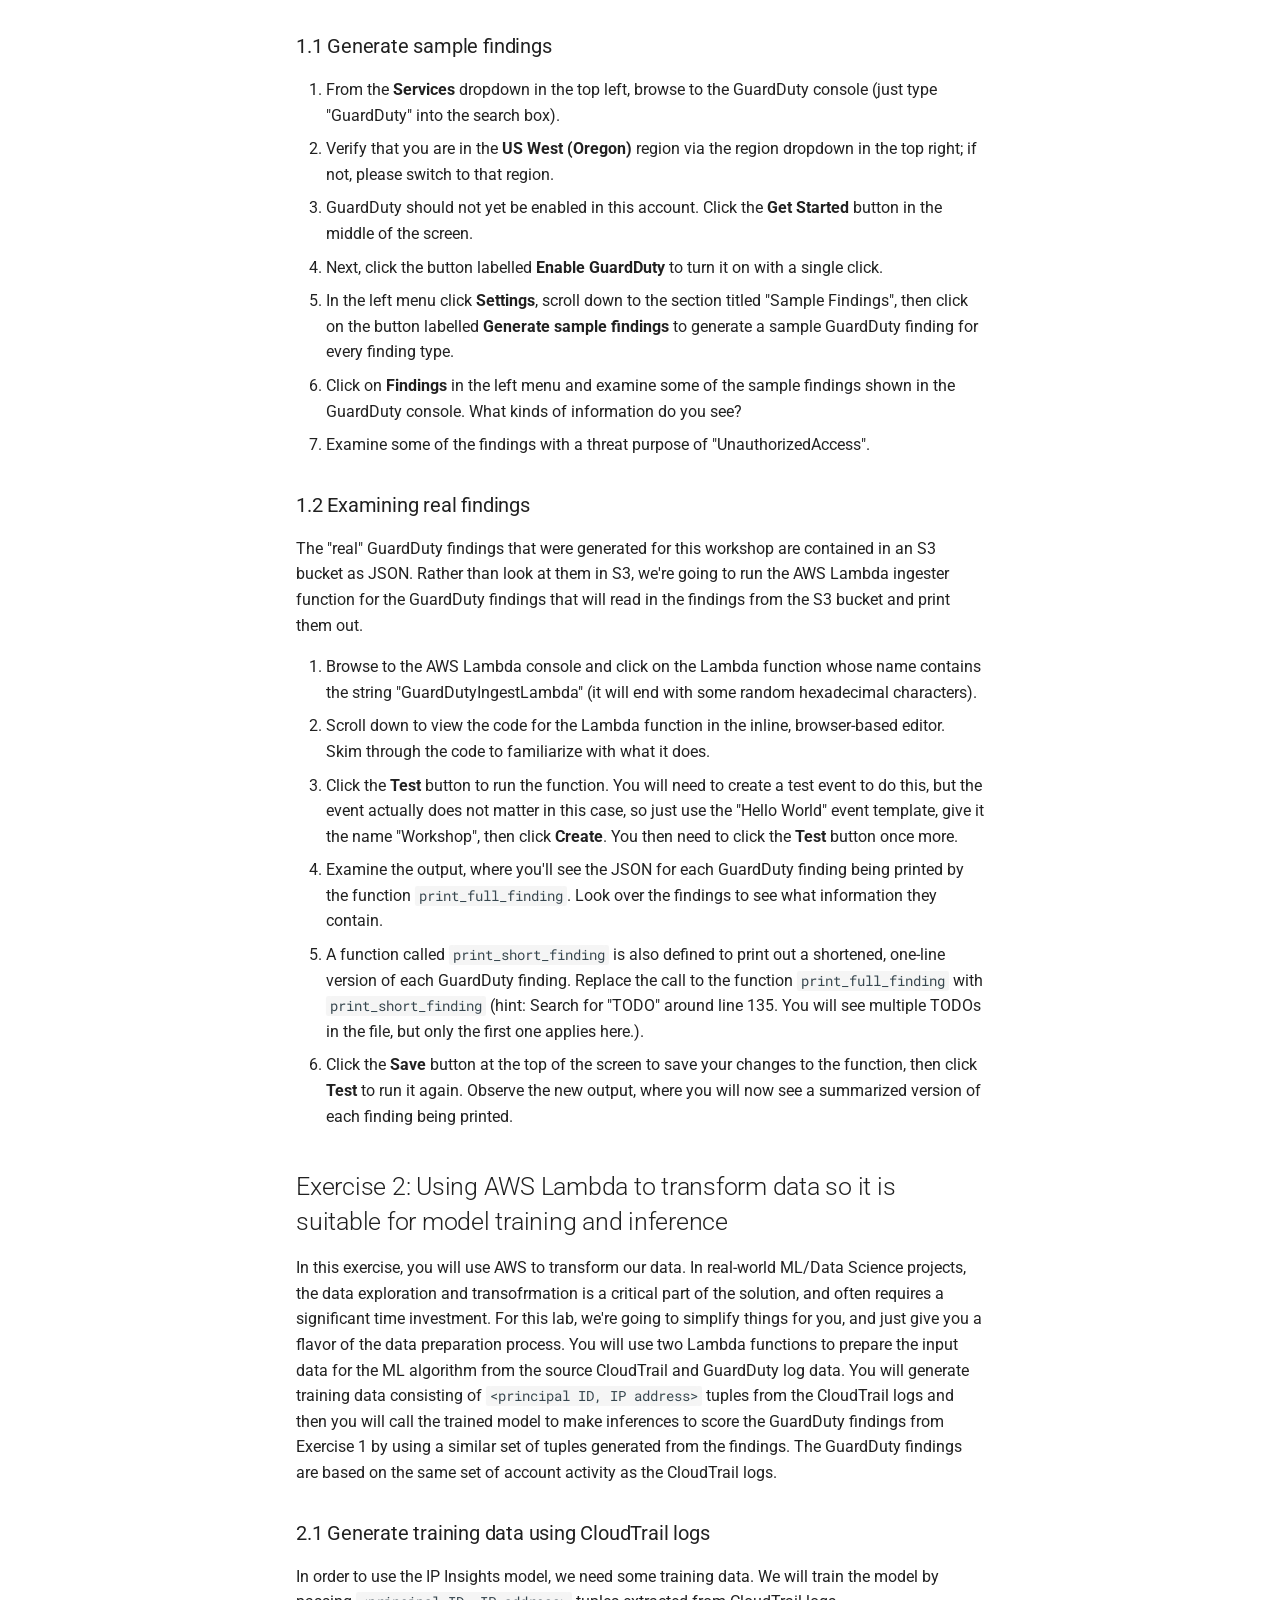
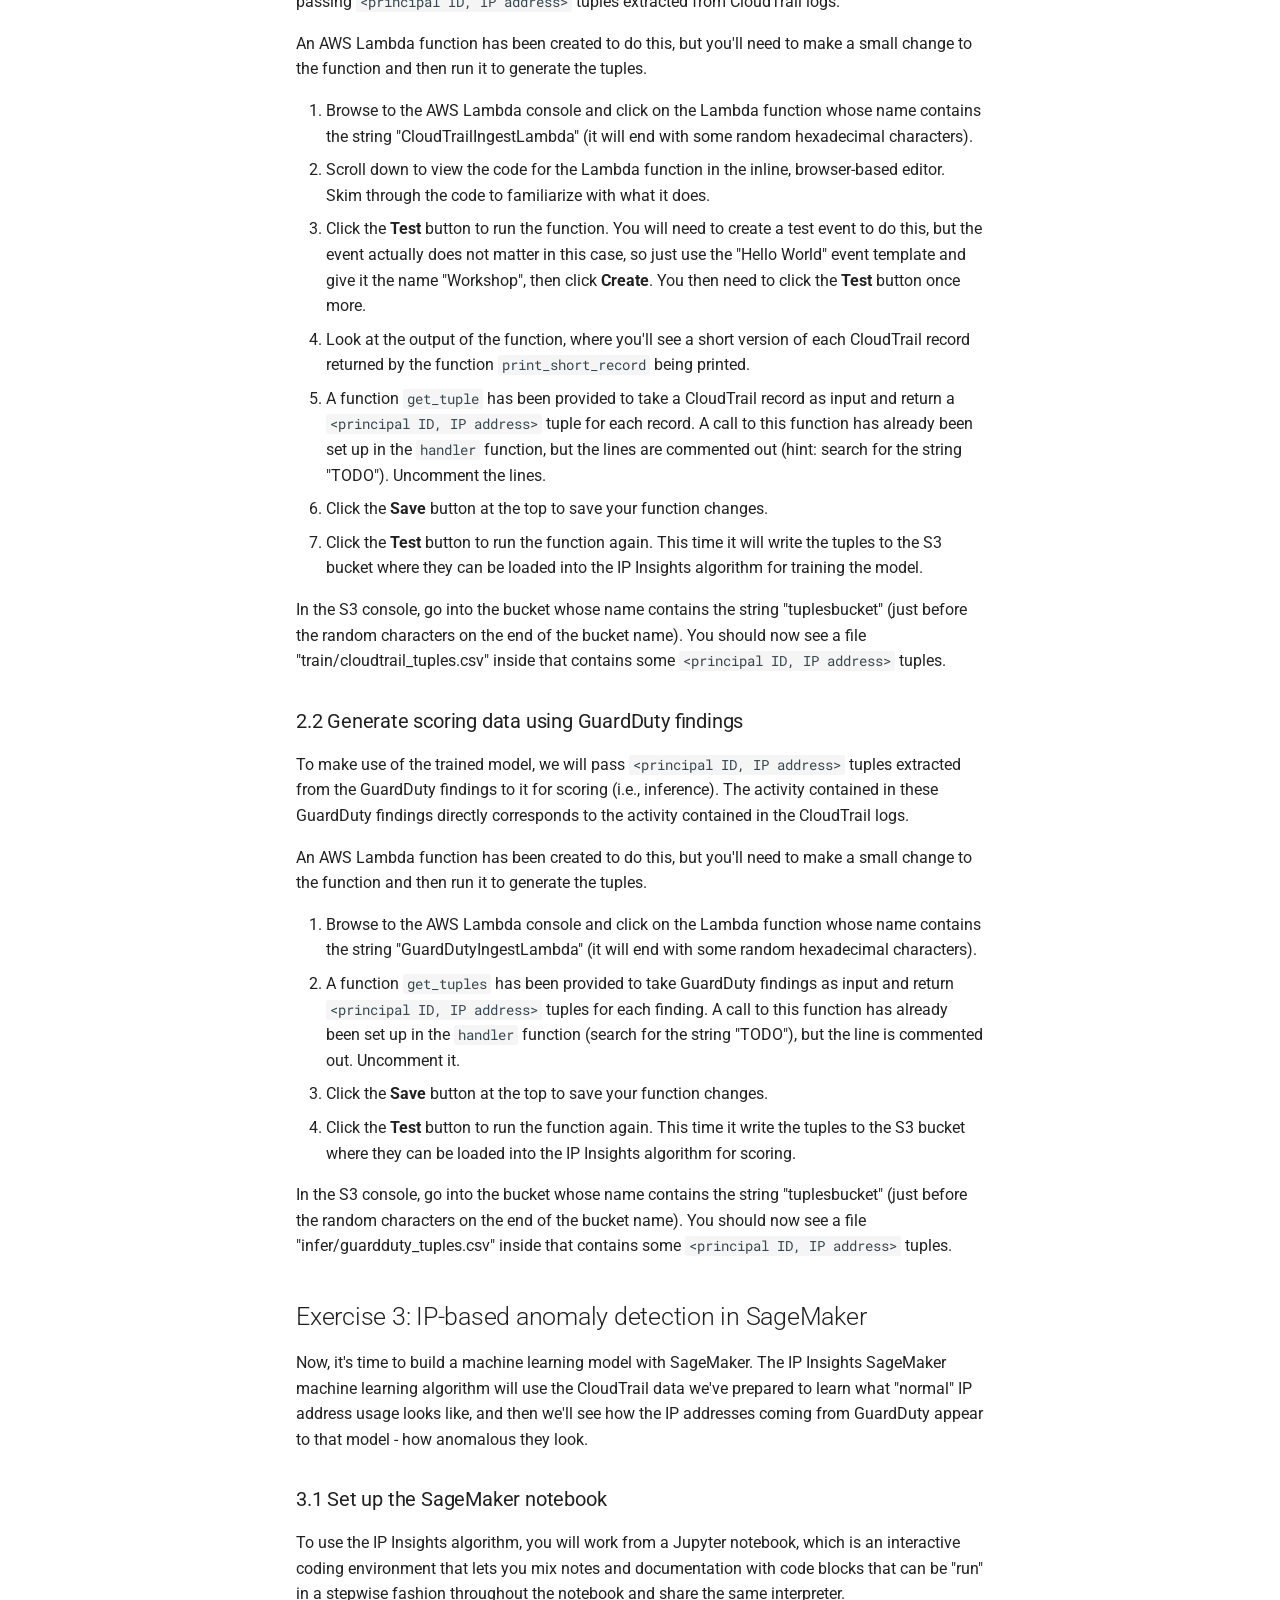
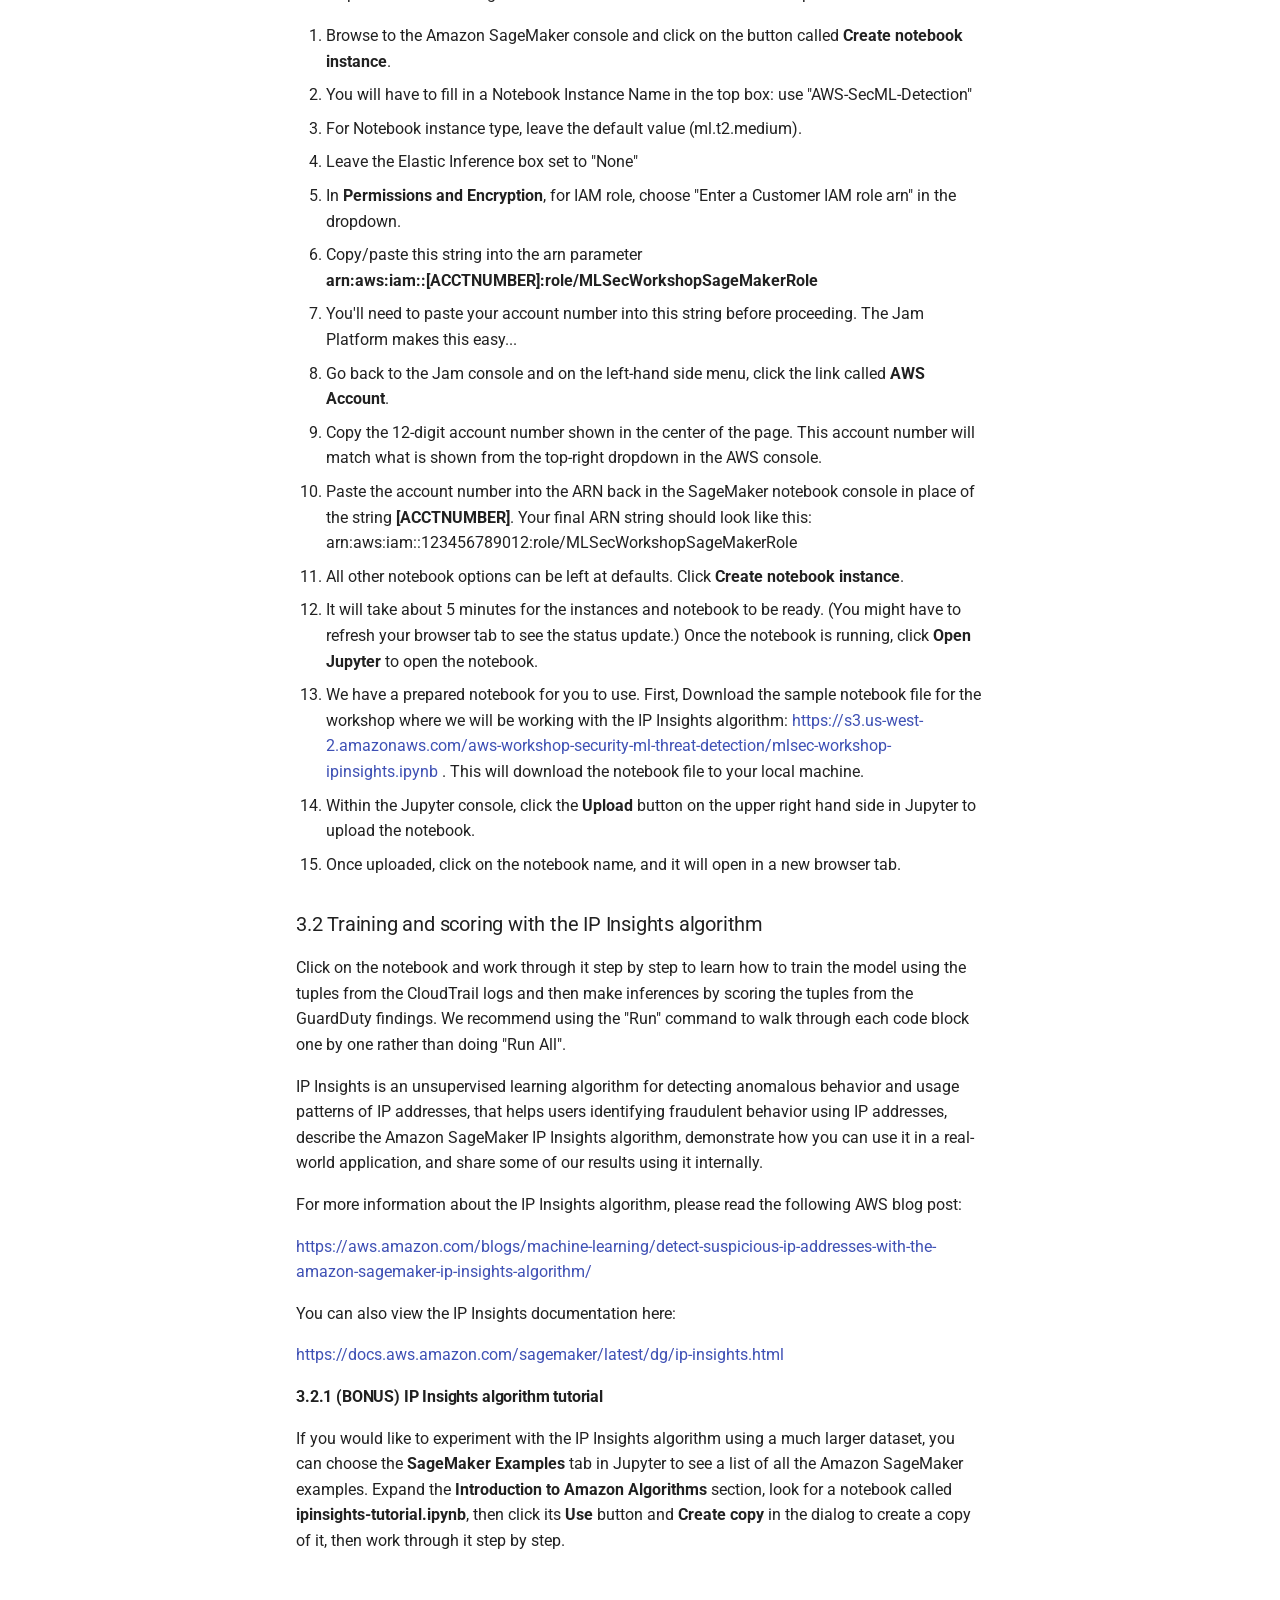
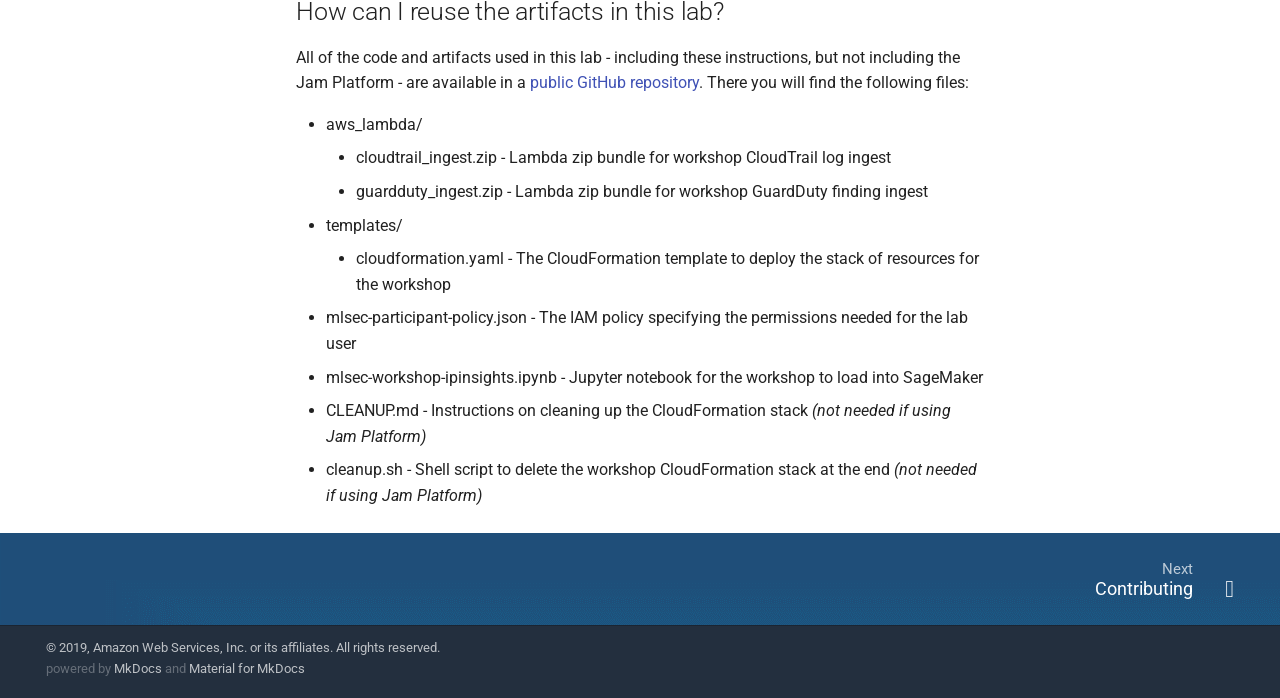
==== commit 277c9b45: "Deployed 9b47bef with MkDocs version: 1.0.4" ====
--- a/index.html
+++ b/index.html
@@ -470,6 +470,19 @@
     3.2 Training and scoring with the IP Insights algorithm
   </a>
   
+    <nav class="md-nav">
+      <ul class="md-nav__list">
+        
+          <li class="md-nav__item">
+  <a href="#321-bonus-ip-insights-algorithm-tutorial" title="3.2.1 (BONUS) IP Insights algorithm tutorial" class="md-nav__link">
+    3.2.1 (BONUS) IP Insights algorithm tutorial
+  </a>
+  
+</li>
+        
+      </ul>
+    </nav>
+  
 </li>
         
       </ul>
@@ -639,6 +652,19 @@
   <a href="#32-training-and-scoring-with-the-ip-insights-algorithm" title="3.2 Training and scoring with the IP Insights algorithm" class="md-nav__link">
     3.2 Training and scoring with the IP Insights algorithm
   </a>
+  
+    <nav class="md-nav">
+      <ul class="md-nav__list">
+        
+          <li class="md-nav__item">
+  <a href="#321-bonus-ip-insights-algorithm-tutorial" title="3.2.1 (BONUS) IP Insights algorithm tutorial" class="md-nav__link">
+    3.2.1 (BONUS) IP Insights algorithm tutorial
+  </a>
+  
+</li>
+        
+      </ul>
+    </nav>
   
 </li>
         
@@ -788,7 +814,7 @@
 <p><a href="https://aws.amazon.com/blogs/machine-learning/detect-suspicious-ip-addresses-with-the-amazon-sagemaker-ip-insights-algorithm/">https://aws.amazon.com/blogs/machine-learning/detect-suspicious-ip-addresses-with-the-amazon-sagemaker-ip-insights-algorithm/</a></p>
 <p>You can also view the IP Insights documentation here:</p>
 <p><a href="https://docs.aws.amazon.com/sagemaker/latest/dg/ip-insights.html">https://docs.aws.amazon.com/sagemaker/latest/dg/ip-insights.html</a></p>
-<p><strong>2.4.1 (BONUS) IP Insights algorithm tutorial</strong></p>
+<h4 id="321-bonus-ip-insights-algorithm-tutorial">3.2.1 (BONUS) IP Insights algorithm tutorial</h4>
 <p>If you would like to experiment with the IP Insights algorithm using a much larger dataset, you can choose the <strong>SageMaker Examples</strong> tab in Jupyter to see a list of all the Amazon SageMaker examples. Expand the <strong>Introduction to Amazon Algorithms</strong> section, look for a notebook called <strong>ipinsights-tutorial.ipynb</strong>, then click its <strong>Use</strong> button and <strong>Create copy</strong> in the dialog to create a copy of it, then work through it step by step.</p>
 <h2 id="how-can-i-reuse-the-artifacts-in-this-lab">How can I reuse the artifacts in this lab?</h2>
 <p>All of the code and artifacts used in this lab - including these instructions, but not including the Jam Platform - are available in a <a href="https://github.com/aws-samples/aws-ml-detection-workshop/">public GitHub repository</a>.  There you will find the following files:</p>
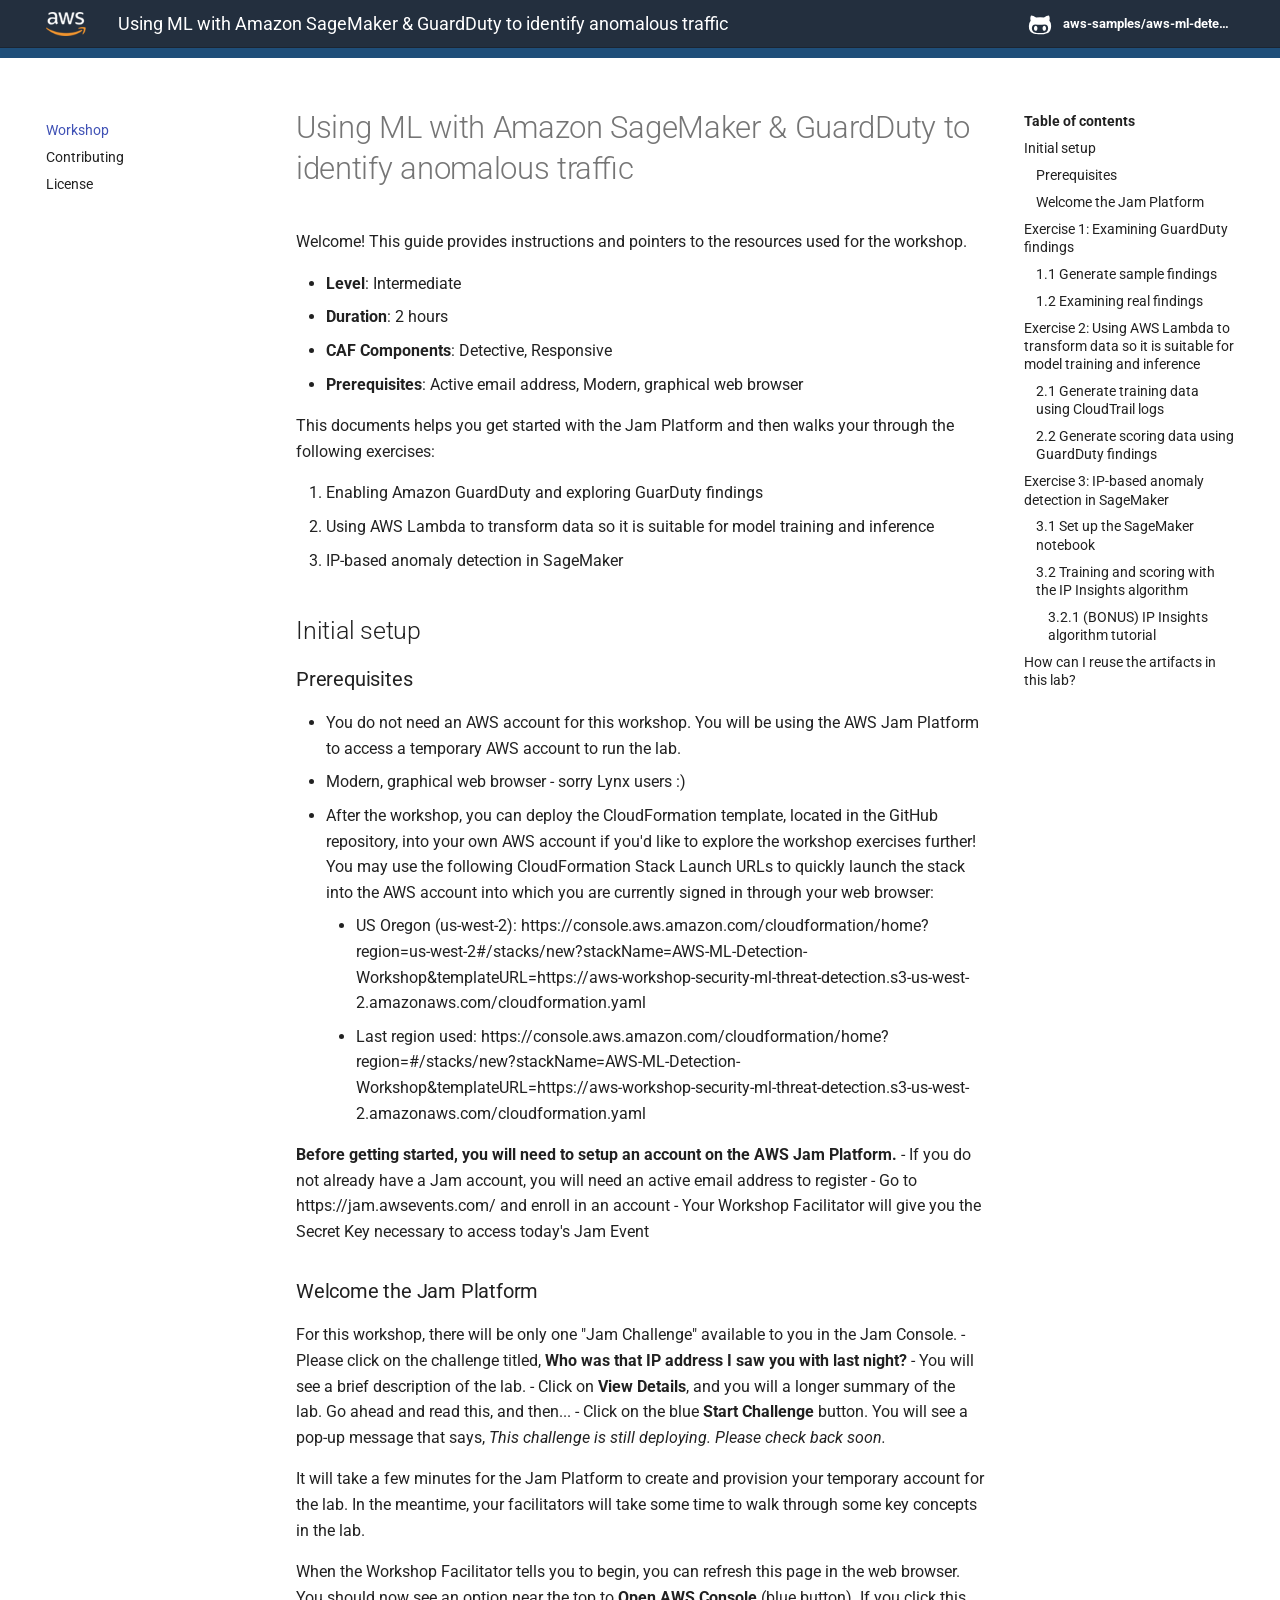
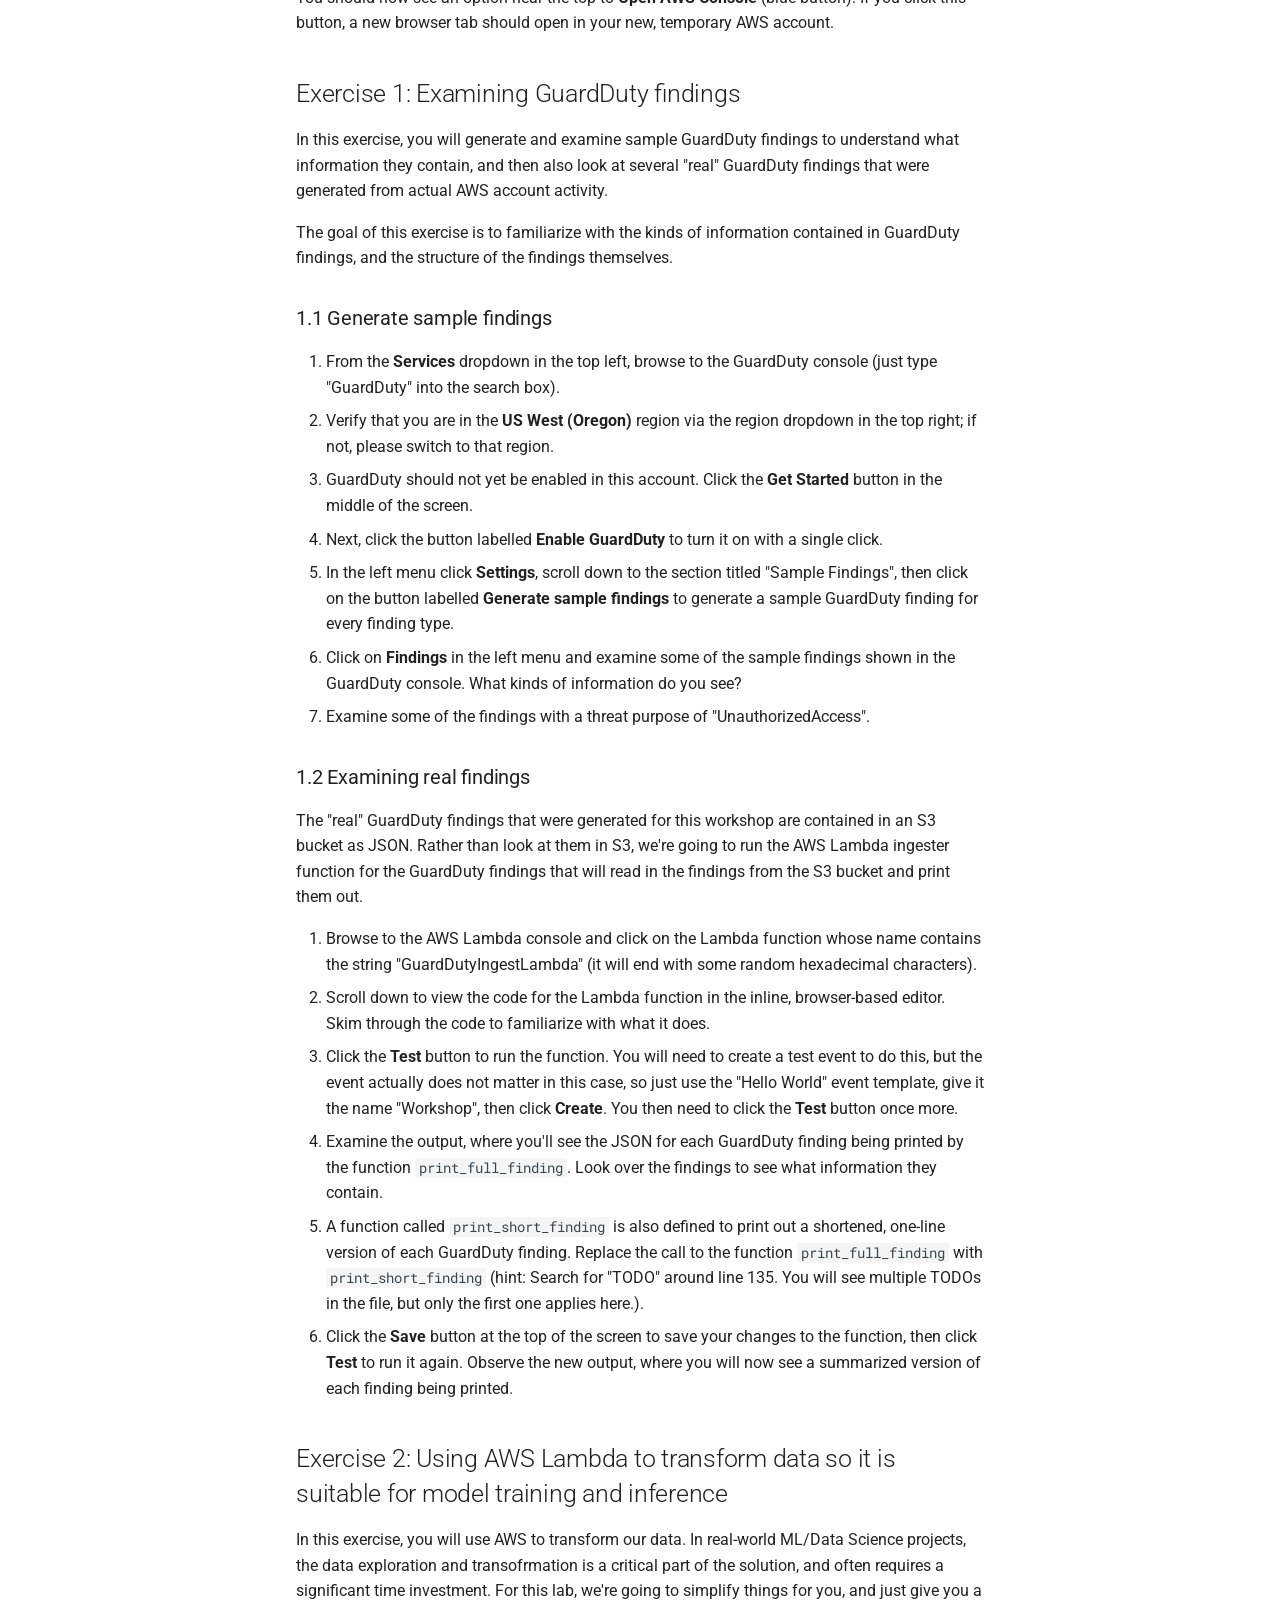
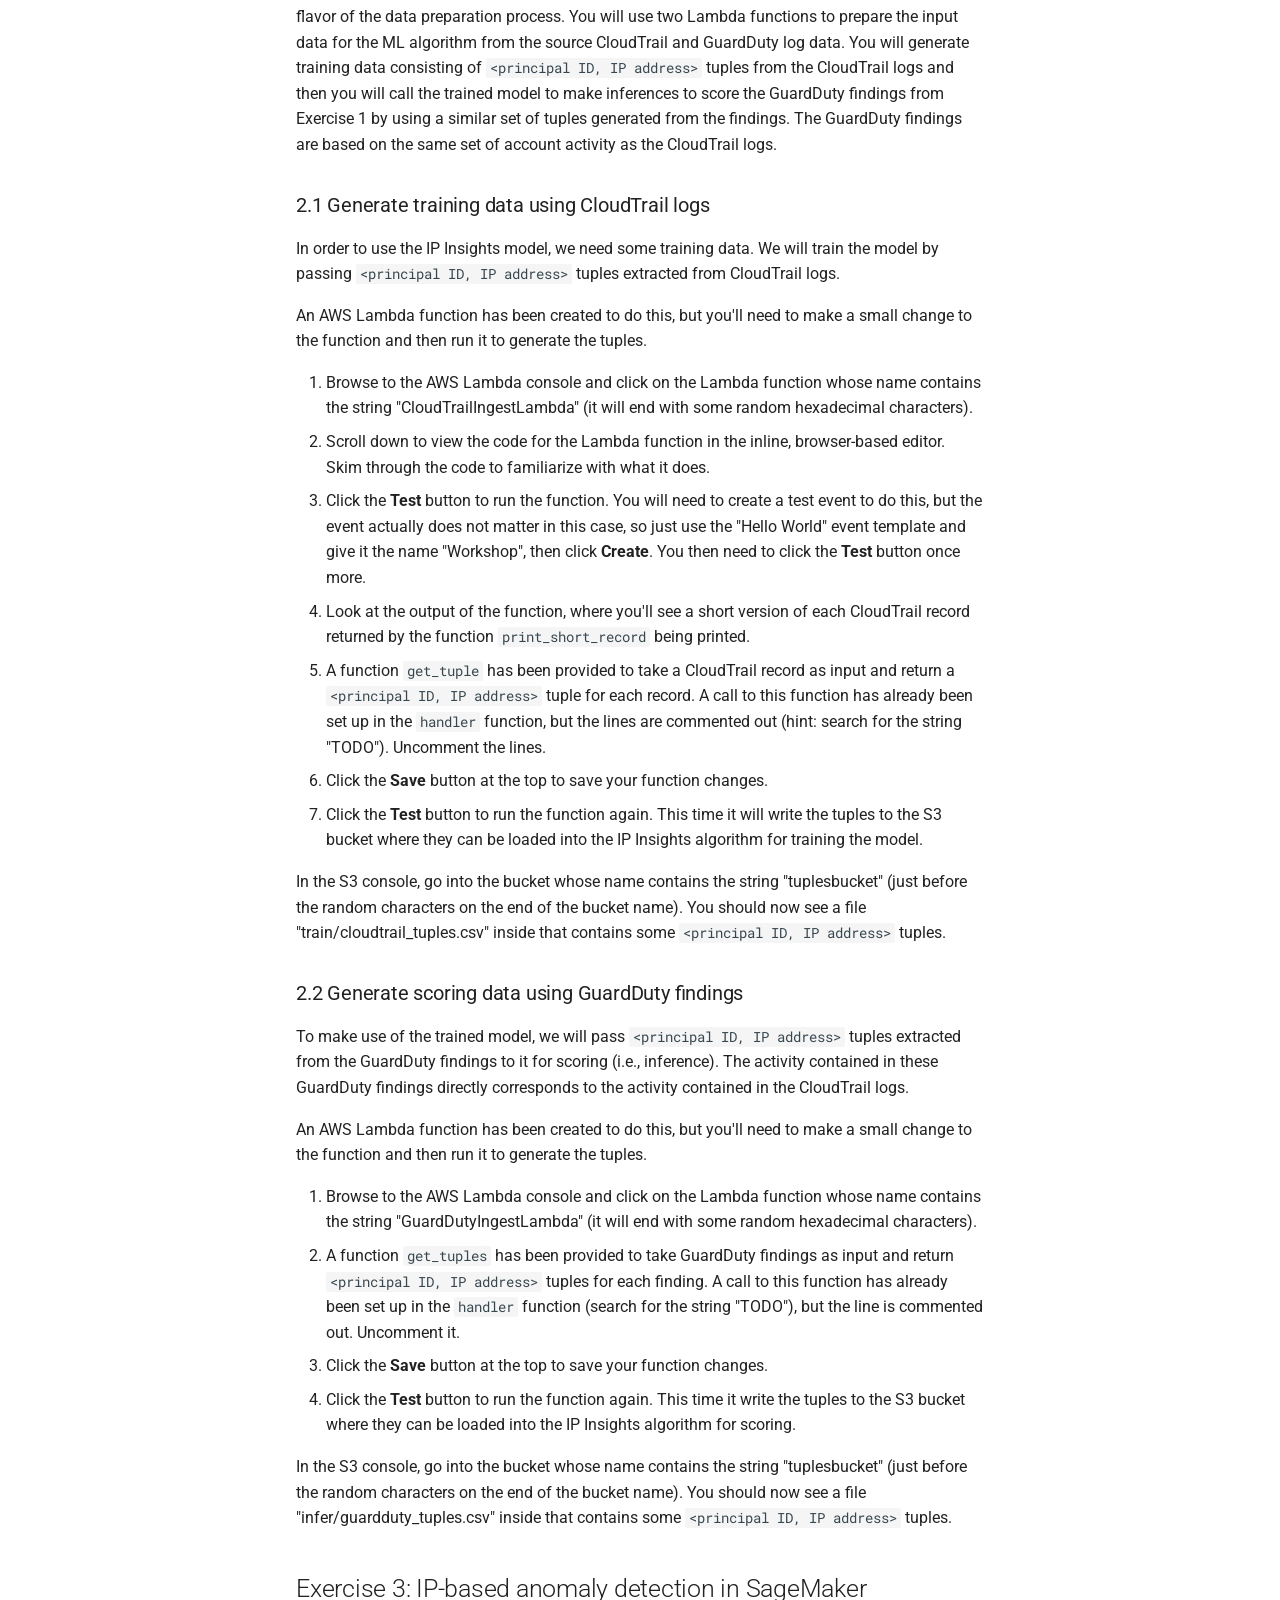
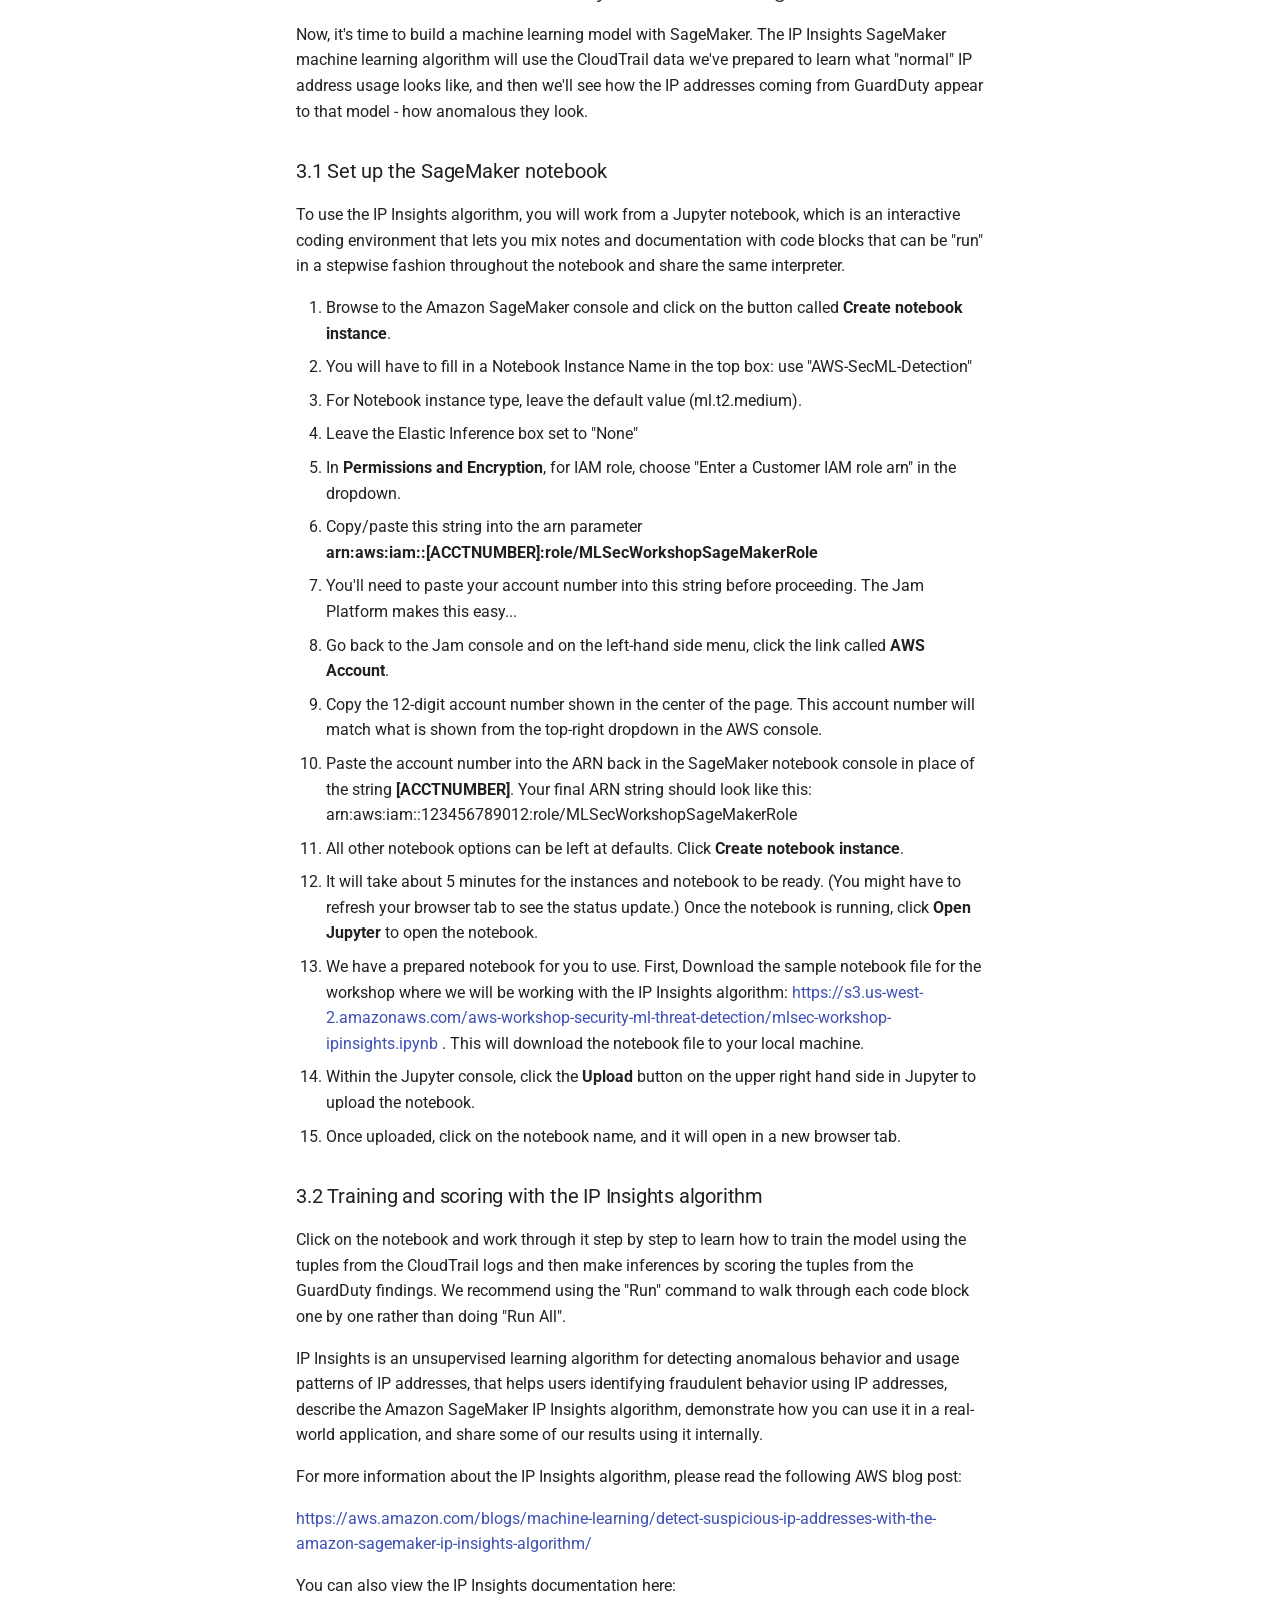
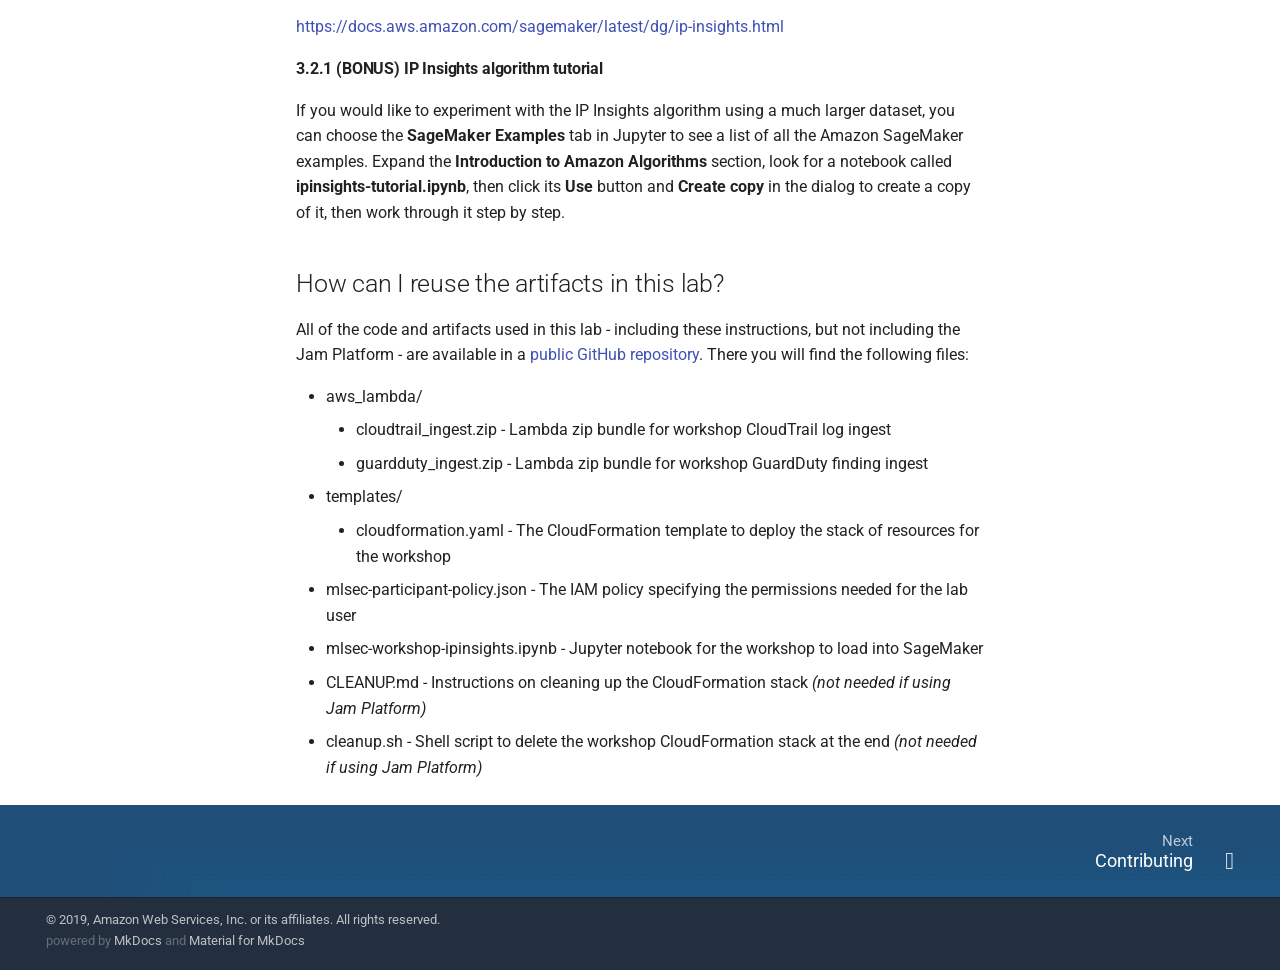
==== commit a1ea3fdd: "Deployed f070f43 with MkDocs version: 1.0.4" ====
--- a/index.html
+++ b/index.html
@@ -718,7 +718,11 @@
 <ul>
 <li>You do not need an AWS account for this workshop. You will be using the AWS Jam Platform to access a temporary AWS account to run the lab.</li>
 <li>Modern, graphical web browser - sorry Lynx users :)</li>
-<li>After the workshop, you can deploy the CloudFormation template, located in the GitHub repository, into your own AWS account if you'd like to explore the workshop exercises further!</li>
+<li>After the workshop, you can deploy the CloudFormation template, located in the GitHub repository, into your own AWS account if you'd like to explore the workshop exercises further! You may use the following CloudFormation Stack Launch URLs to quickly launch the stack into the AWS account into which you are currently signed in through your web browser:<ul>
+<li>US Oregon (us-west-2): https://console.aws.amazon.com/cloudformation/home?region=us-west-2#/stacks/new?stackName=AWS-ML-Detection-Workshop&amp;templateURL=https://aws-workshop-security-ml-threat-detection.s3-us-west-2.amazonaws.com/cloudformation.yaml</li>
+<li>Last region used: https://console.aws.amazon.com/cloudformation/home?region=#/stacks/new?stackName=AWS-ML-Detection-Workshop&amp;templateURL=https://aws-workshop-security-ml-threat-detection.s3-us-west-2.amazonaws.com/cloudformation.yaml</li>
+</ul>
+</li>
 </ul>
 <p><strong>Before getting started, you will need to setup an account on the AWS Jam Platform.</strong>
 - If you do not already have a Jam account, you will need an active email address to register
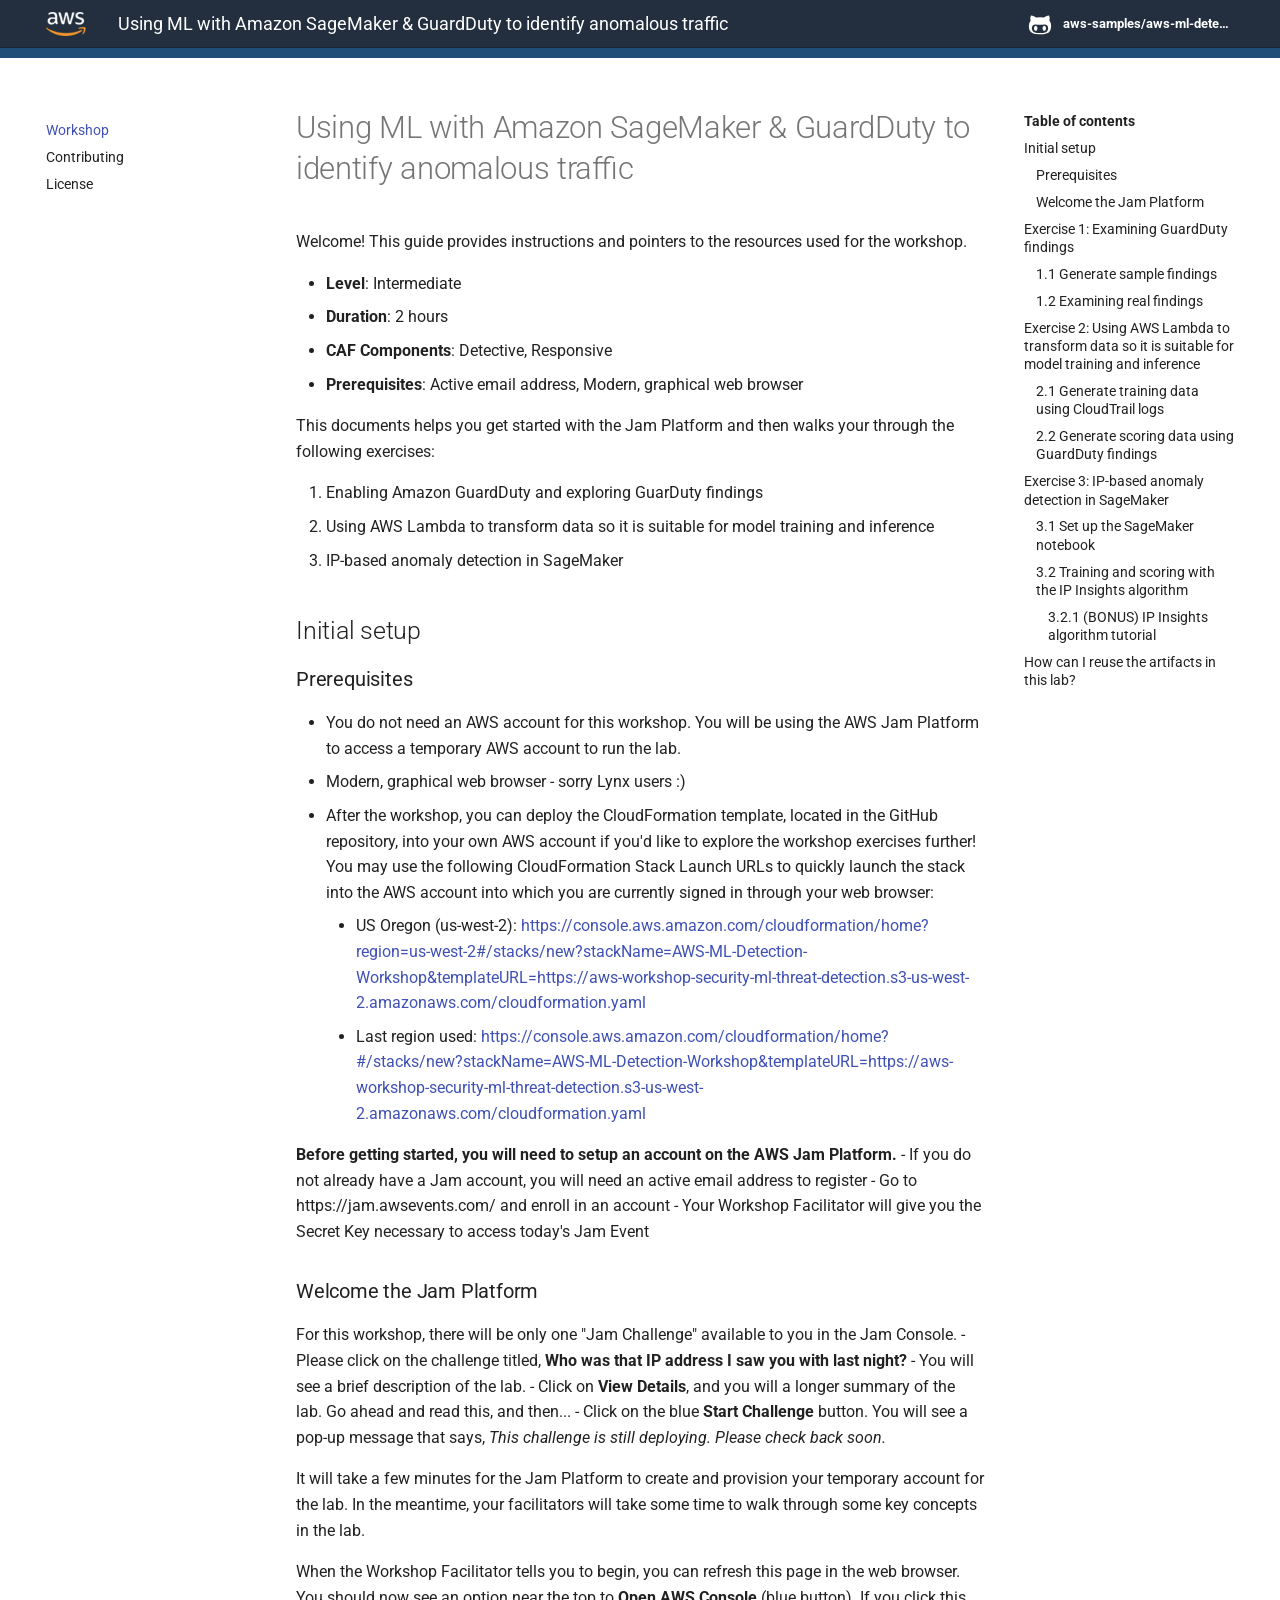
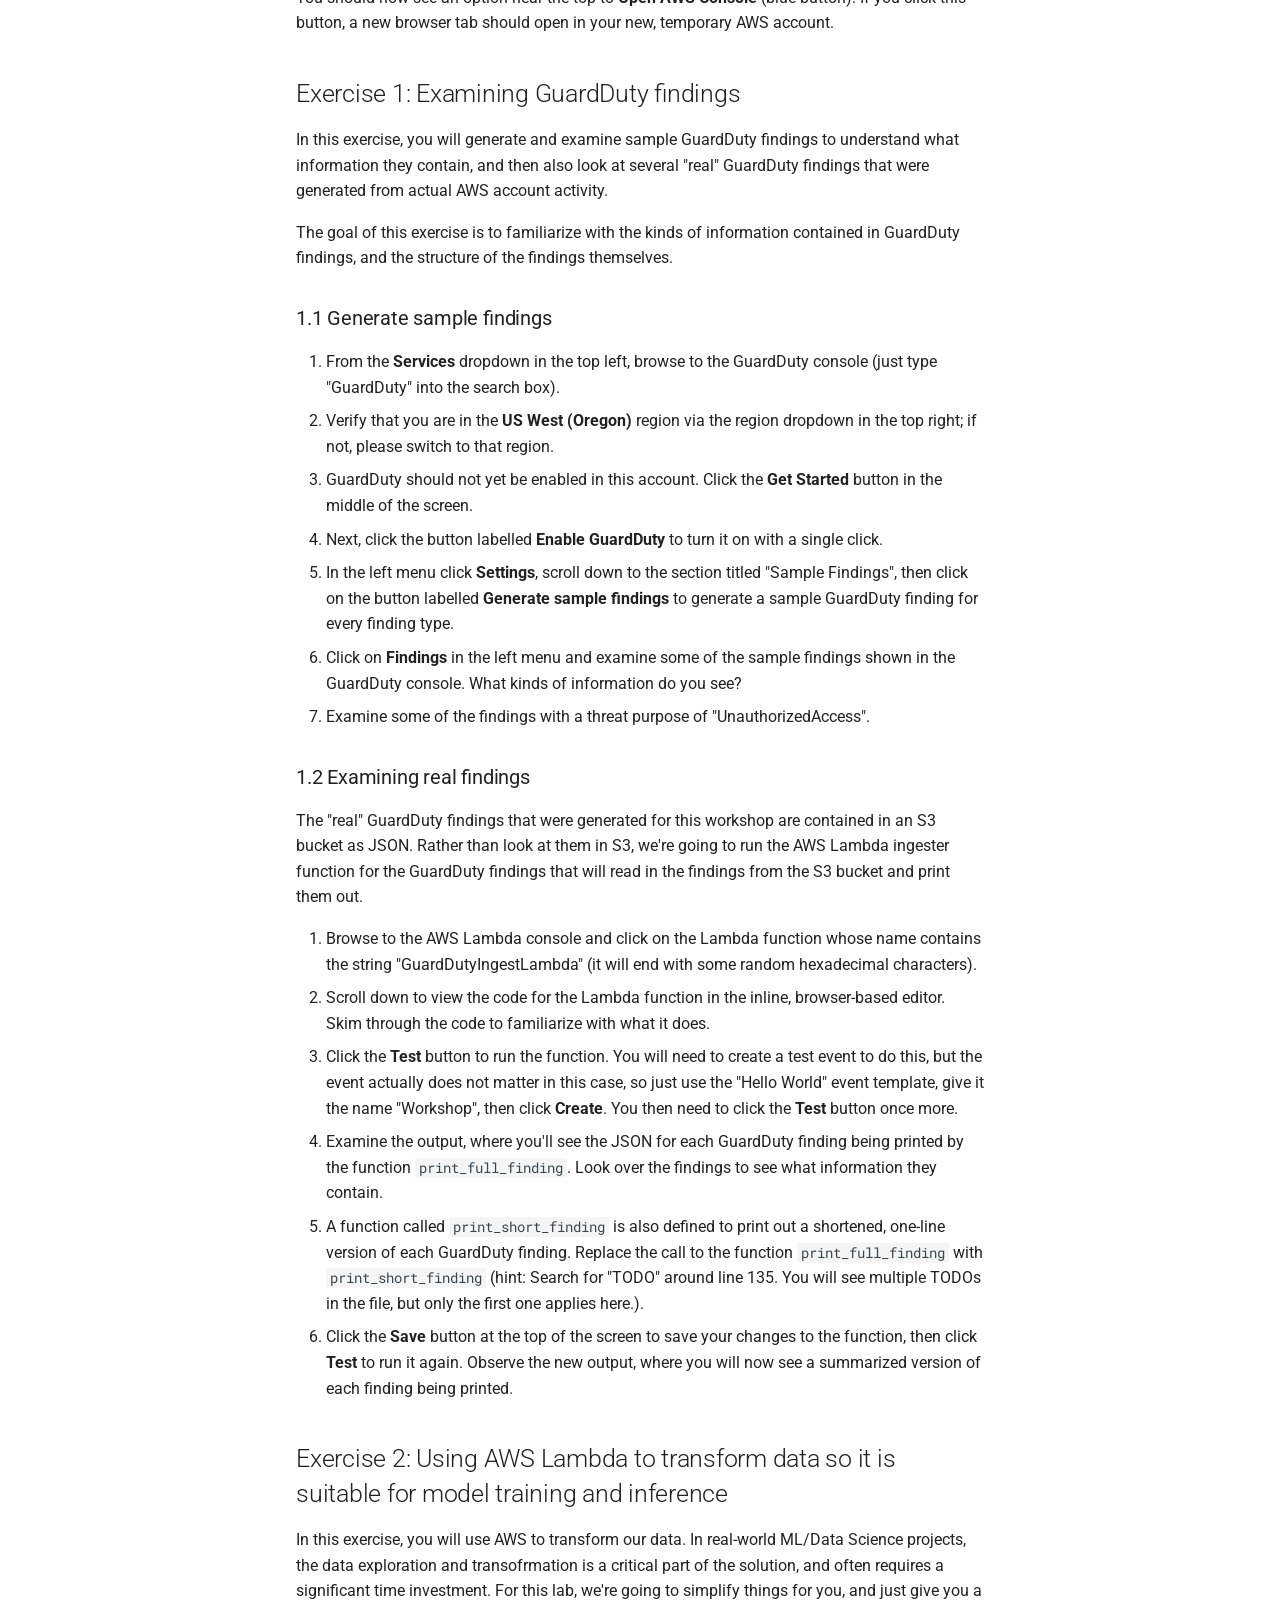
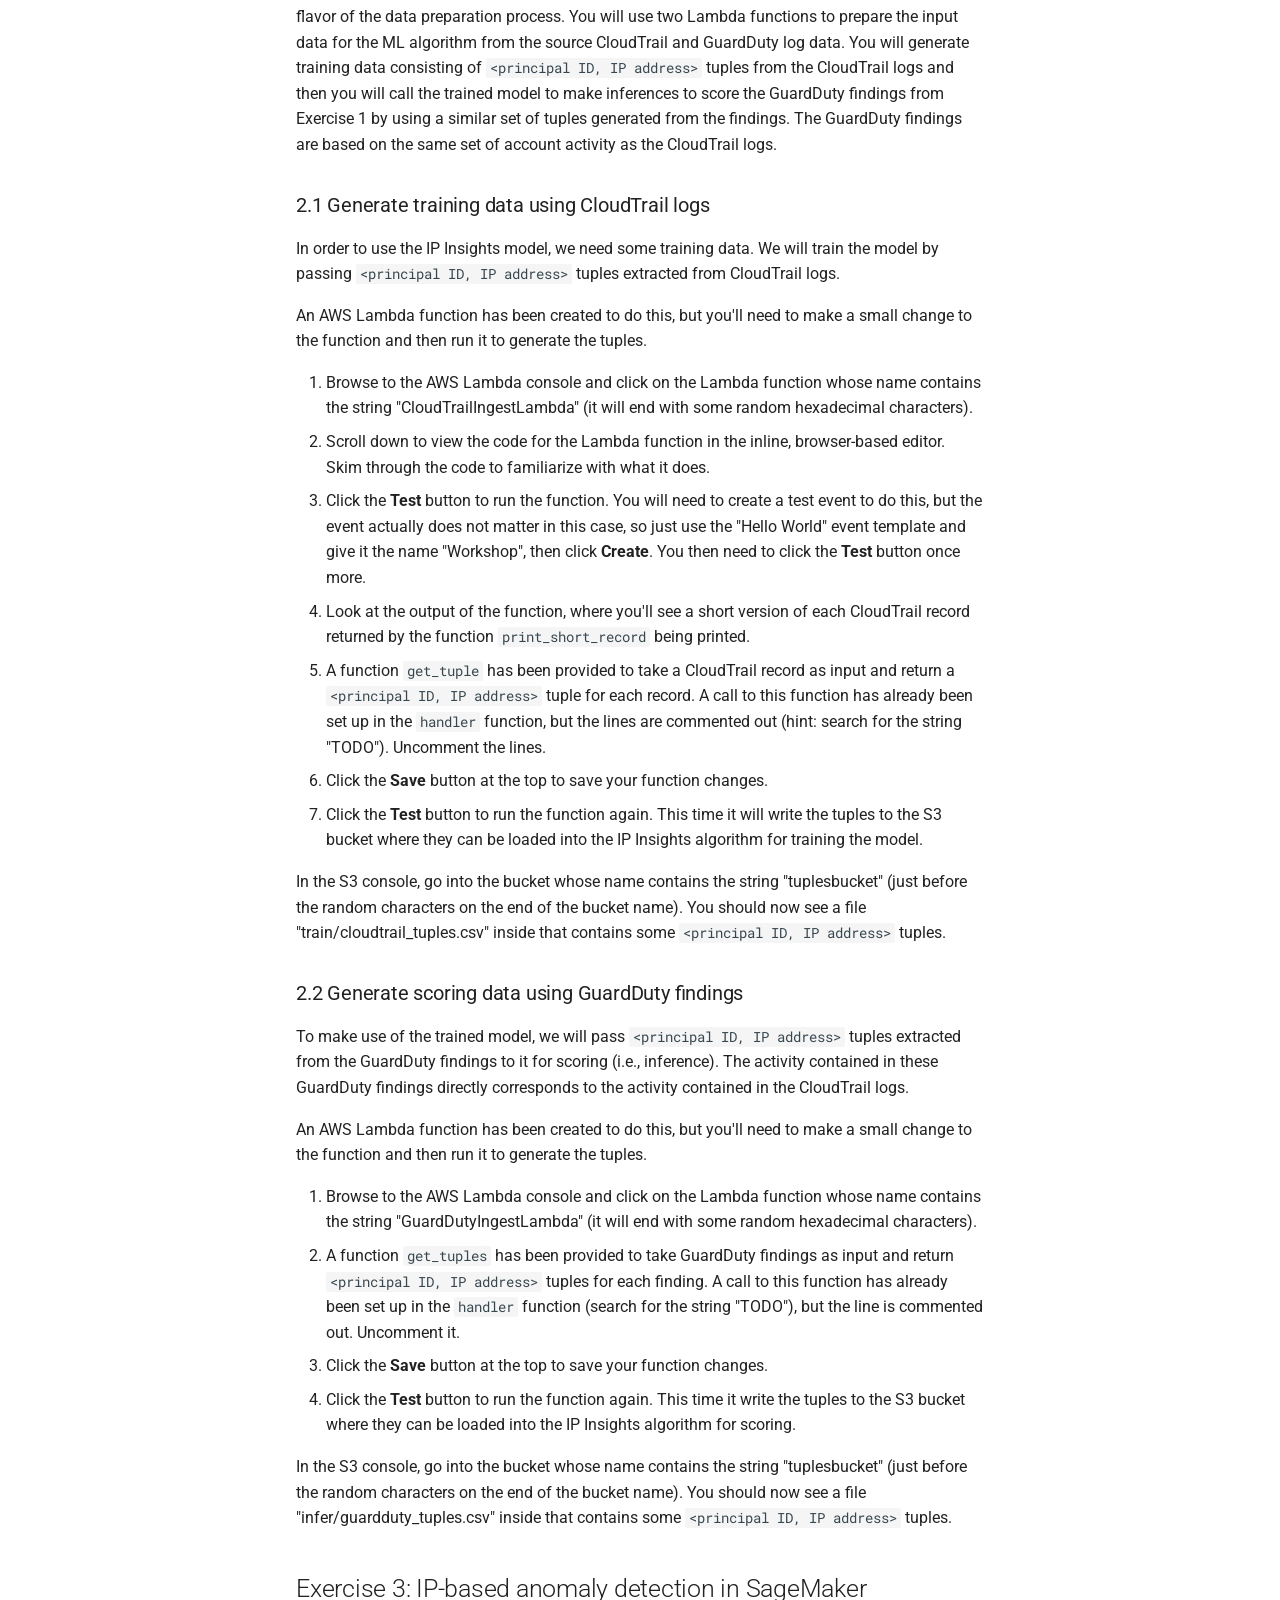
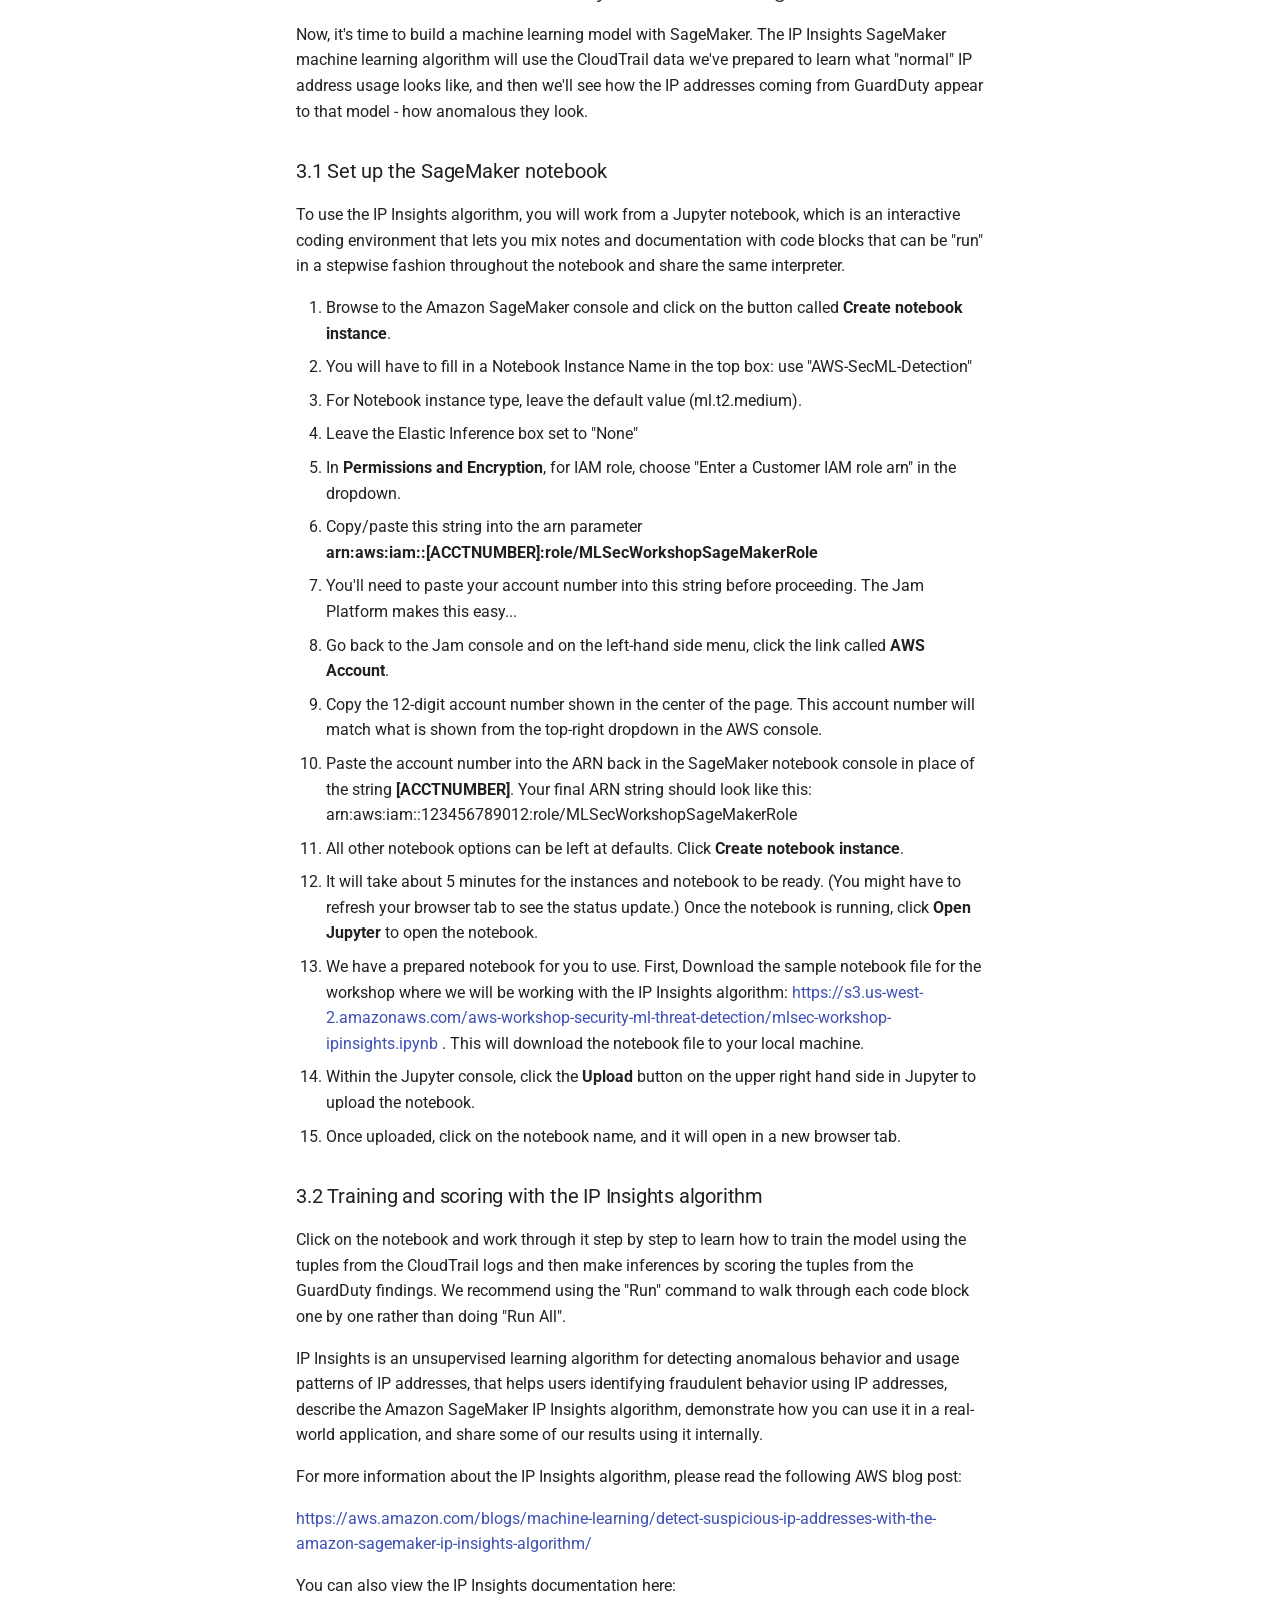
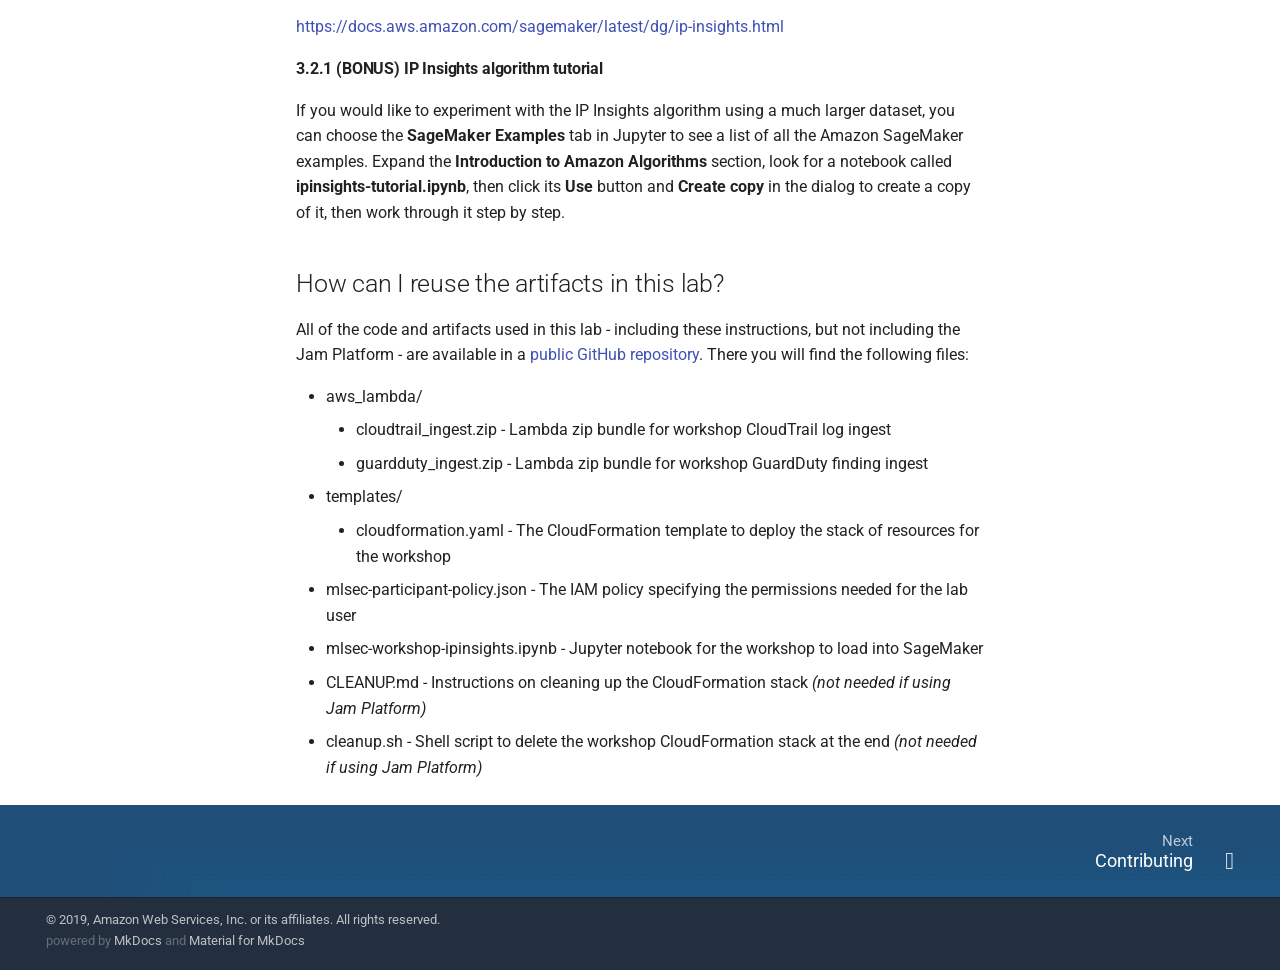
==== commit 71f10a73: "Deployed 801e8ce with MkDocs version: 1.0.4" ====
--- a/index.html
+++ b/index.html
@@ -719,8 +719,8 @@
 <li>You do not need an AWS account for this workshop. You will be using the AWS Jam Platform to access a temporary AWS account to run the lab.</li>
 <li>Modern, graphical web browser - sorry Lynx users :)</li>
 <li>After the workshop, you can deploy the CloudFormation template, located in the GitHub repository, into your own AWS account if you'd like to explore the workshop exercises further! You may use the following CloudFormation Stack Launch URLs to quickly launch the stack into the AWS account into which you are currently signed in through your web browser:<ul>
-<li>US Oregon (us-west-2): https://console.aws.amazon.com/cloudformation/home?region=us-west-2#/stacks/new?stackName=AWS-ML-Detection-Workshop&amp;templateURL=https://aws-workshop-security-ml-threat-detection.s3-us-west-2.amazonaws.com/cloudformation.yaml</li>
-<li>Last region used: https://console.aws.amazon.com/cloudformation/home?region=#/stacks/new?stackName=AWS-ML-Detection-Workshop&amp;templateURL=https://aws-workshop-security-ml-threat-detection.s3-us-west-2.amazonaws.com/cloudformation.yaml</li>
+<li>US Oregon (us-west-2): <a href="https://console.aws.amazon.com/cloudformation/home?region=us-west-2#/stacks/new?stackName=AWS-ML-Detection-Workshop&amp;templateURL=https://aws-workshop-security-ml-threat-detection.s3-us-west-2.amazonaws.com/cloudformation.yaml">https://console.aws.amazon.com/cloudformation/home?region=us-west-2#/stacks/new?stackName=AWS-ML-Detection-Workshop&amp;templateURL=https://aws-workshop-security-ml-threat-detection.s3-us-west-2.amazonaws.com/cloudformation.yaml</a></li>
+<li>Last region used: <a href="https://console.aws.amazon.com/cloudformation/home?#/stacks/new?stackName=AWS-ML-Detection-Workshop&amp;templateURL=https://aws-workshop-security-ml-threat-detection.s3-us-west-2.amazonaws.com/cloudformation.yaml">https://console.aws.amazon.com/cloudformation/home?#/stacks/new?stackName=AWS-ML-Detection-Workshop&amp;templateURL=https://aws-workshop-security-ml-threat-detection.s3-us-west-2.amazonaws.com/cloudformation.yaml</a></li>
 </ul>
 </li>
 </ul>
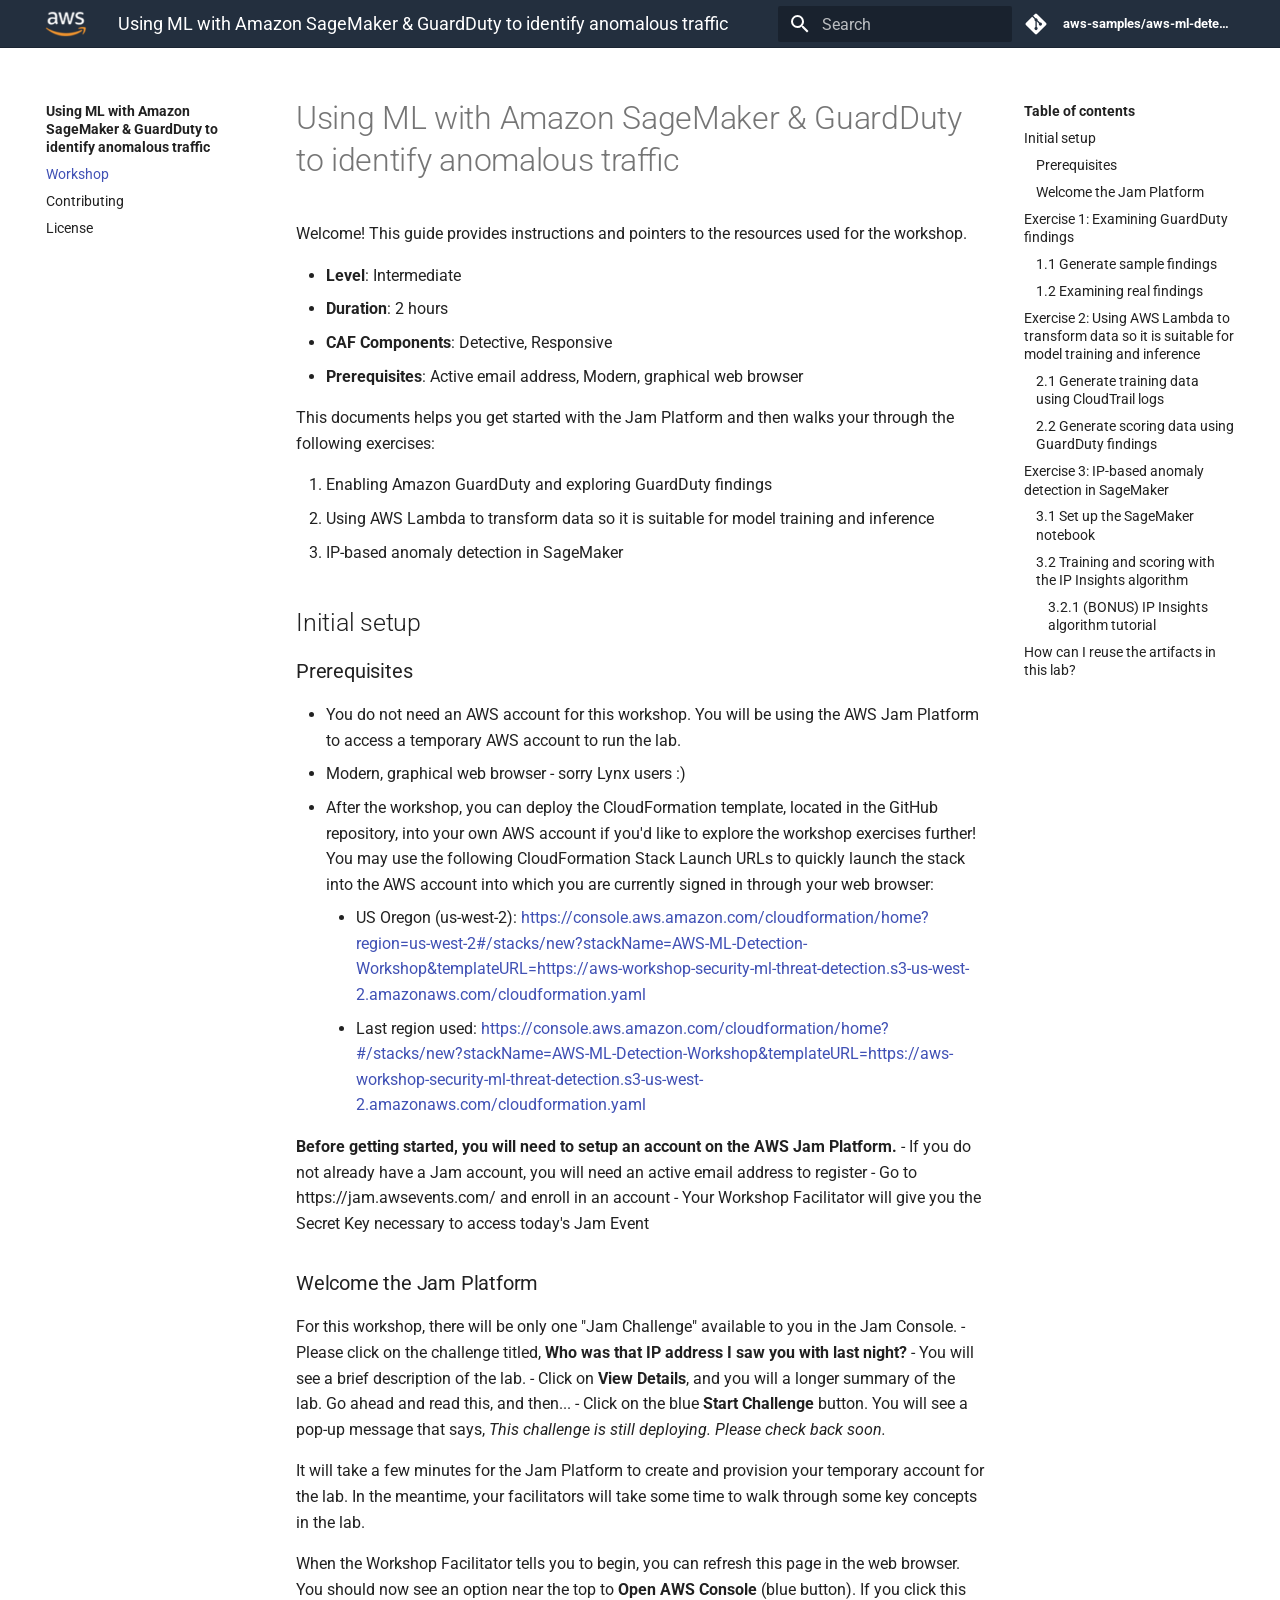
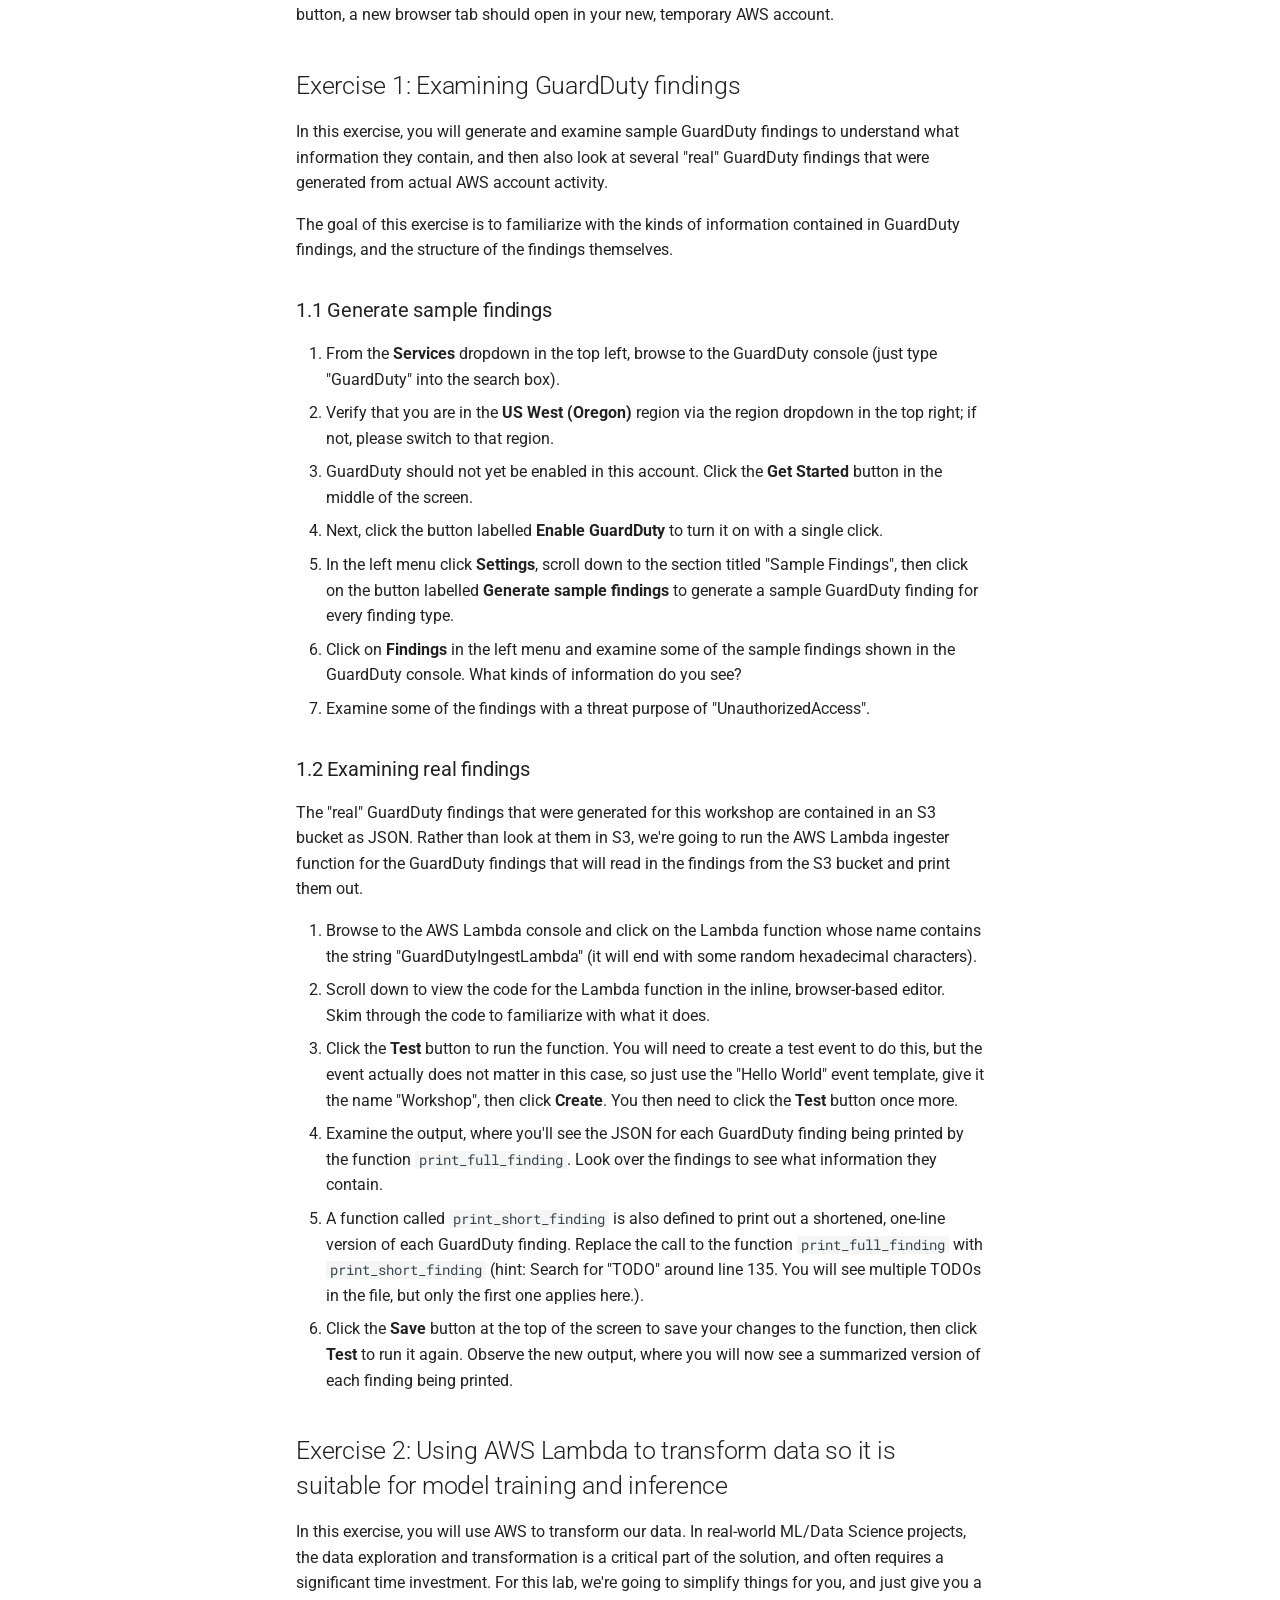
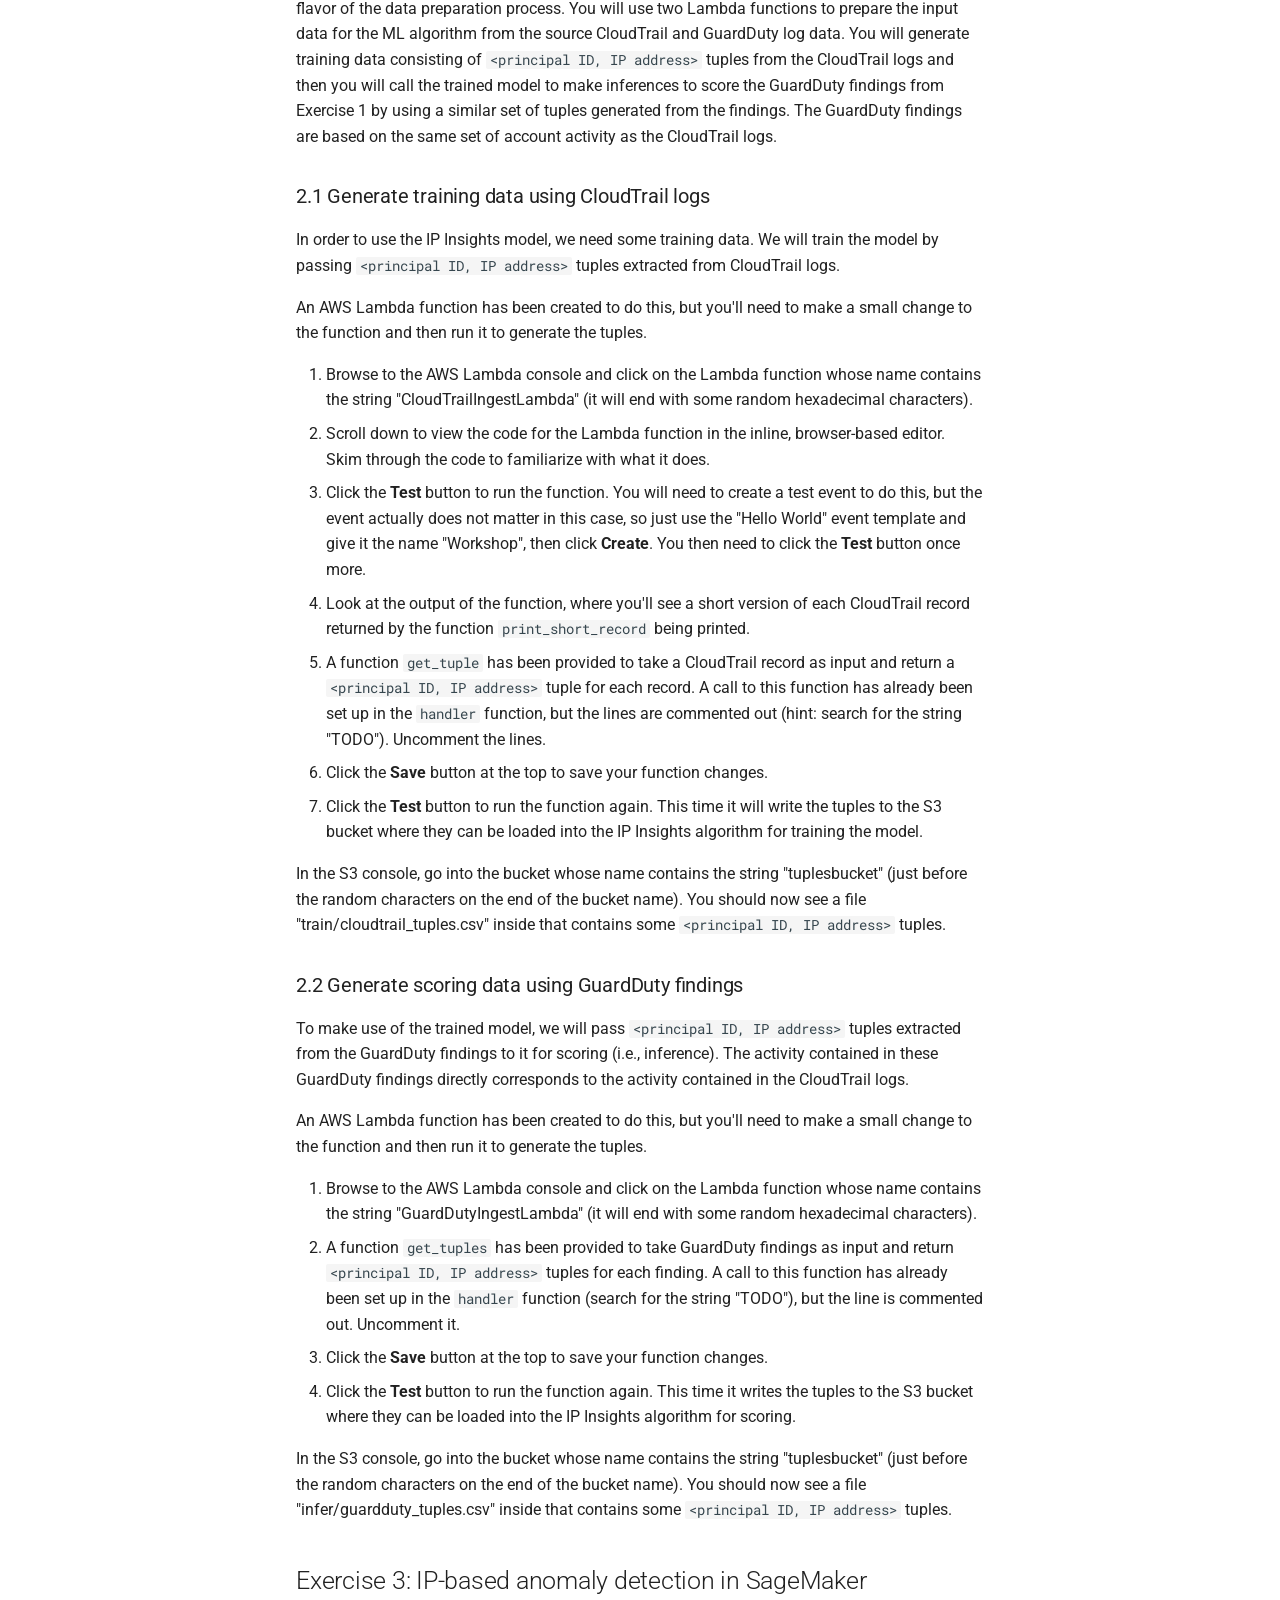
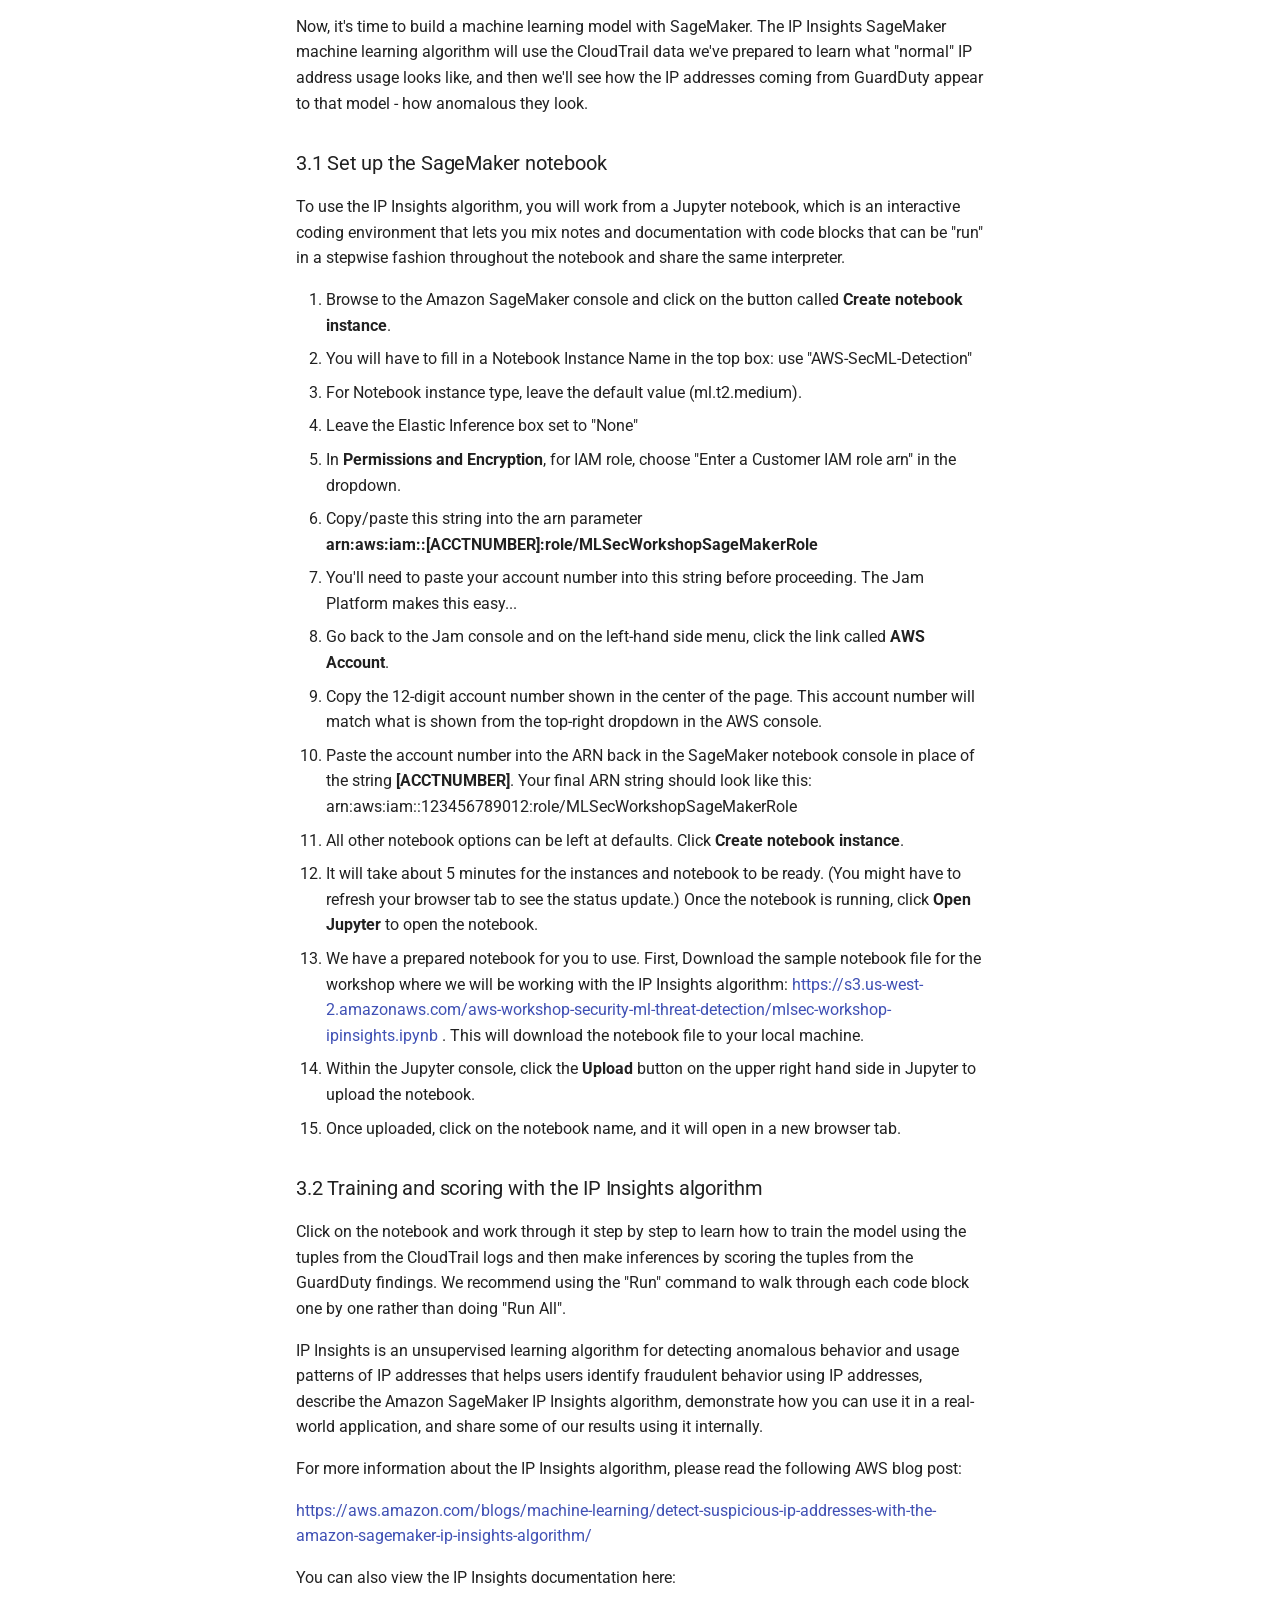
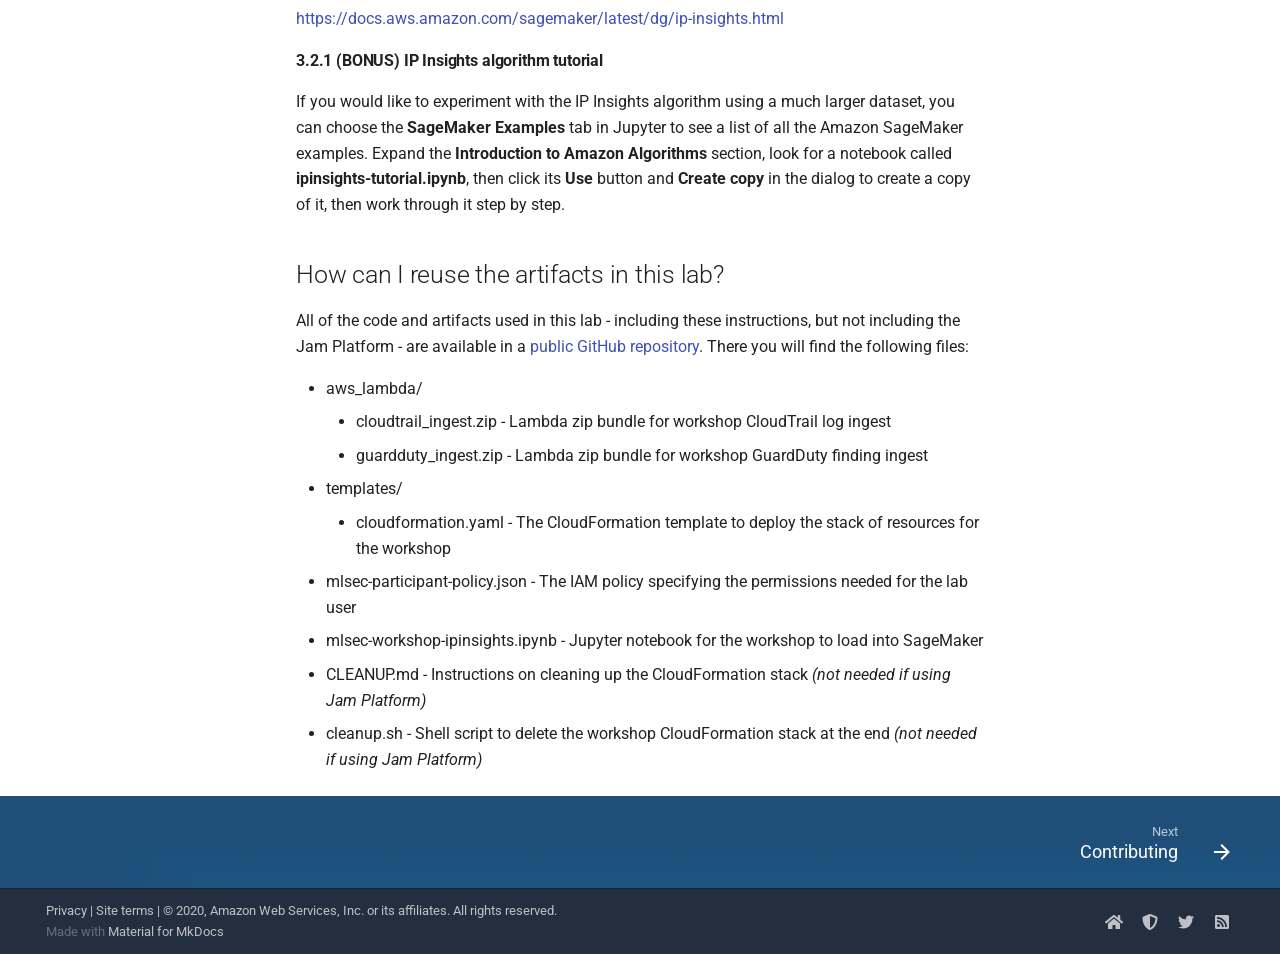
==== commit 1f4c1594: "Deployed c4d732e with MkDocs version: 1.1.2" ====
--- a/index.html
+++ b/index.html
@@ -1,14 +1,12 @@
 
 
 
-
-<!DOCTYPE html>
+<!doctype html>
 <html lang="en" class="no-js">
   <head>
     
       <meta charset="utf-8">
       <meta name="viewport" content="width=device-width,initial-scale=1">
-      <meta http-equiv="x-ua-compatible" content="ie=edge">
       
         <meta name="description" content="This workshop shows how you can use an IP-based machine learning algorithm with Amazon SageMaker to augment and enrich findings from AWS Security services such as Amazon GuardDuty. You'll learn how to load the notebook in SageMaker, train the model, and score findings to determine abnormality of the activity.">
       
@@ -18,27 +16,8 @@
       
         <meta name="author" content="aws-security-workshops@amazon.com">
       
-      
-        <meta name="lang:clipboard.copy" content="Copy to clipboard">
-      
-        <meta name="lang:clipboard.copied" content="Copied to clipboard">
-      
-        <meta name="lang:search.language" content="en">
-      
-        <meta name="lang:search.pipeline.stopwords" content="True">
-      
-        <meta name="lang:search.pipeline.trimmer" content="True">
-      
-        <meta name="lang:search.result.none" content="No matching documents">
-      
-        <meta name="lang:search.result.one" content="1 matching document">
-      
-        <meta name="lang:search.result.other" content="# matching documents">
-      
-        <meta name="lang:search.tokenizer" content="[\s\-]+">
-      
       <link rel="shortcut icon" href="assets/images/aws-favicon.ico">
-      <meta name="generator" content="mkdocs-1.0.4, mkdocs-material-3.1.0">
+      <meta name="generator" content="mkdocs-1.1.2, mkdocs-material-5.5.6">
     
     
       
@@ -46,149 +25,94 @@
       
     
     
-      <link rel="stylesheet" href="assets/stylesheets/application.11e41852.css">
-      
-      
-    
-    
-      <script src="assets/javascripts/modernizr.20ef595d.js"></script>
+      <link rel="stylesheet" href="assets/stylesheets/main.63b94e9e.min.css">
+      
+      
+    
     
     
       
         <link href="https://fonts.gstatic.com" rel="preconnect" crossorigin>
-        <link rel="stylesheet" href="https://fonts.googleapis.com/css?family=Roboto:300,400,400i,700|Roboto+Mono">
-        <style>body,input{font-family:"Roboto","Helvetica Neue",Helvetica,Arial,sans-serif}code,kbd,pre{font-family:"Roboto Mono","Courier New",Courier,monospace}</style>
-      
-    
-    <link rel="stylesheet" href="assets/fonts/material-icons.css">
+        <link rel="stylesheet" href="https://fonts.googleapis.com/css?family=Roboto:300,400,400i,700%7CRoboto+Mono&display=fallback">
+        <style>body,input{font-family:"Roboto",-apple-system,BlinkMacSystemFont,Helvetica,Arial,sans-serif}code,kbd,pre{font-family:"Roboto Mono",SFMono-Regular,Consolas,Menlo,monospace}</style>
+      
+    
     
     
       <link rel="stylesheet" href="stylesheets/custom.css">
     
     
+      
+    
+    
   </head>
   
+  
     <body dir="ltr">
   
-    <svg class="md-svg">
-      <defs>
-        
-        
-          <svg xmlns="http://www.w3.org/2000/svg" width="416" height="448"
-    viewBox="0 0 416 448" id="__github">
-  <path fill="currentColor" d="M160 304q0 10-3.125 20.5t-10.75 19-18.125
-        8.5-18.125-8.5-10.75-19-3.125-20.5 3.125-20.5 10.75-19 18.125-8.5
-        18.125 8.5 10.75 19 3.125 20.5zM320 304q0 10-3.125 20.5t-10.75
-        19-18.125 8.5-18.125-8.5-10.75-19-3.125-20.5 3.125-20.5 10.75-19
-        18.125-8.5 18.125 8.5 10.75 19 3.125 20.5zM360
-        304q0-30-17.25-51t-46.75-21q-10.25 0-48.75 5.25-17.75 2.75-39.25
-        2.75t-39.25-2.75q-38-5.25-48.75-5.25-29.5 0-46.75 21t-17.25 51q0 22 8
-        38.375t20.25 25.75 30.5 15 35 7.375 37.25 1.75h42q20.5 0
-        37.25-1.75t35-7.375 30.5-15 20.25-25.75 8-38.375zM416 260q0 51.75-15.25
-        82.75-9.5 19.25-26.375 33.25t-35.25 21.5-42.5 11.875-42.875 5.5-41.75
-        1.125q-19.5 0-35.5-0.75t-36.875-3.125-38.125-7.5-34.25-12.875-30.25-20.25-21.5-28.75q-15.5-30.75-15.5-82.75
-        0-59.25 34-99-6.75-20.5-6.75-42.5 0-29 12.75-54.5 27 0 47.5 9.875t47.25
-        30.875q36.75-8.75 77.25-8.75 37 0 70 8 26.25-20.5
-        46.75-30.25t47.25-9.75q12.75 25.5 12.75 54.5 0 21.75-6.75 42 34 40 34
-        99.5z" />
-</svg>
-        
-      </defs>
-    </svg>
+    
     <input class="md-toggle" data-md-toggle="drawer" type="checkbox" id="__drawer" autocomplete="off">
     <input class="md-toggle" data-md-toggle="search" type="checkbox" id="__search" autocomplete="off">
-    <label class="md-overlay" data-md-component="overlay" for="__drawer"></label>
-    
-      <a href="#using-ml-with-amazon-sagemaker-guardduty-to-identify-anomalous-traffic" tabindex="1" class="md-skip">
-        Skip to content
-      </a>
-    
-    
-      <!--
-  Copyright (c) 2016-2018 Martin Donath <martin.donath@squidfunk.com>
-  Permission is hereby granted, free of charge, to any person obtaining a copy
-  of this software and associated documentation files (the "Software"), to
-  deal in the Software without restriction, including without limitation the
-  rights to use, copy, modify, merge, publish, distribute, sublicense, and/or
-  sell copies of the Software, and to permit persons to whom the Software is
-  furnished to do so, subject to the following conditions:
-  The above copyright notice and this permission notice shall be included in
-  all copies or substantial portions of the Software.
-  THE SOFTWARE IS PROVIDED "AS IS", WITHOUT WARRANTY OF ANY KIND, EXPRESS OR
-  IMPLIED, INCLUDING BUT NOT LIMITED TO THE WARRANTIES OF MERCHANTABILITY,
-  FITNESS FOR A PARTICULAR PURPOSE AND NON-INFRINGEMENT. IN NO EVENT SHALL THE
-  AUTHORS OR COPYRIGHT HOLDERS BE LIABLE FOR ANY CLAIM, DAMAGES OR OTHER
-  LIABILITY, WHETHER IN AN ACTION OF CONTRACT, TORT OR OTHERWISE, ARISING
-  FROM, OUT OF OR IN CONNECTION WITH THE SOFTWARE OR THE USE OR OTHER DEALINGS
-  IN THE SOFTWARE.
--->
-
-<!-- Application header -->
-<header class="md-header" data-md-component="header">
-
-    <!-- Top-level navigation -->
-    <nav class="md-header-nav md-grid">
-      <div class="md-flex">
-  
-        <!-- Link to home -->
-        <div class="md-flex__cell md-flex__cell--shrink">
-          <a href="https://aws.amazon.com/"
-              title="Amazon Web Services"
-              class="md-header-nav__button md-logo">
+    <label class="md-overlay" for="__drawer"></label>
+    <div data-md-component="skip">
+      
+        
+        <a href="#using-ml-with-amazon-sagemaker-guardduty-to-identify-anomalous-traffic" class="md-skip">
+          Skip to content
+        </a>
+      
+    </div>
+    <div data-md-component="announce">
+      
+    </div>
+    
+      <header class="md-header" data-md-component="header">
+  <nav class="md-header-nav md-grid" aria-label="Header">
+    <a href="http://ml-threat-detection.awssecworkshops.com/" title="Using ML with Amazon SageMaker & GuardDuty to identify anomalous traffic" class="md-header-nav__button md-logo" aria-label="Using ML with Amazon SageMaker & GuardDuty to identify anomalous traffic">
+      
+  <img src="assets/images/aws_smile_logo.png" alt="logo">
+
+    </a>
+    <label class="md-header-nav__button md-icon" for="__drawer">
+      <svg xmlns="http://www.w3.org/2000/svg" viewBox="0 0 24 24"><path d="M3 6h18v2H3V6m0 5h18v2H3v-2m0 5h18v2H3v-2z"/></svg>
+    </label>
+    <div class="md-header-nav__title" data-md-component="header-title">
+      
+        <div class="md-header-nav__ellipsis">
+          <span class="md-header-nav__topic md-ellipsis">
+            Using ML with Amazon SageMaker & GuardDuty to identify anomalous traffic
+          </span>
+          <span class="md-header-nav__topic md-ellipsis">
             
-              <img src="assets/images/aws_smile_logo.png" width="40" height="24" />
+              Workshop
             
-          </a>
+          </span>
         </div>
-  
-        <!-- Button to toggle drawer -->
-        <div class="md-flex__cell md-flex__cell--shrink">
-          <label class="md-icon md-icon--menu md-header-nav__button"
-              for="__drawer"></label>
-        </div>
-  
-        <!-- Header title -->
-        <div class="md-flex__cell md-flex__cell--stretch">
-          <div class="md-flex__ellipsis md-header-nav__title"
-              data-md-component="title">
-            
-              
-                <span class="md-header-nav__topic">
-                  Using ML with Amazon SageMaker & GuardDuty to identify anomalous traffic
-                </span>
-                <span class="md-header-nav__topic">
-                  Workshop
-                </span>
-              
-            
-          </div>
-        </div>
-        
-        
-        <!-- Button to open search dialogue -->
-        <!--
-        <div class="md-flex__cell md-flex__cell--shrink">
-          
-            
-              <label class="md-icon md-icon--search md-header-nav__button"
-                  for="__search"></label>
-  
-              
+      
+    </div>
+    
+      <label class="md-header-nav__button md-icon" for="__search">
+        <svg xmlns="http://www.w3.org/2000/svg" viewBox="0 0 24 24"><path d="M9.5 3A6.5 6.5 0 0116 9.5c0 1.61-.59 3.09-1.56 4.23l.27.27h.79l5 5-1.5 1.5-5-5v-.79l-.27-.27A6.516 6.516 0 019.5 16 6.5 6.5 0 013 9.5 6.5 6.5 0 019.5 3m0 2C7 5 5 7 5 9.5S7 14 9.5 14 14 12 14 9.5 12 5 9.5 5z"/></svg>
+      </label>
+      
 <div class="md-search" data-md-component="search" role="dialog">
   <label class="md-search__overlay" for="__search"></label>
   <div class="md-search__inner" role="search">
     <form class="md-search__form" name="search">
-      <input type="text" class="md-search__input" name="query" placeholder="Search" autocapitalize="off" autocorrect="off" autocomplete="off" spellcheck="false" data-md-component="query" data-md-state="active">
-      <label class="md-icon md-search__icon" for="__search"></label>
-      <button type="reset" class="md-icon md-search__icon" data-md-component="reset" tabindex="-1">
-        &#xE5CD;
+      <input type="text" class="md-search__input" name="query" aria-label="Search" placeholder="Search" autocapitalize="off" autocorrect="off" autocomplete="off" spellcheck="false" data-md-component="search-query" data-md-state="active">
+      <label class="md-search__icon md-icon" for="__search">
+        <svg xmlns="http://www.w3.org/2000/svg" viewBox="0 0 24 24"><path d="M9.5 3A6.5 6.5 0 0116 9.5c0 1.61-.59 3.09-1.56 4.23l.27.27h.79l5 5-1.5 1.5-5-5v-.79l-.27-.27A6.516 6.516 0 019.5 16 6.5 6.5 0 013 9.5 6.5 6.5 0 019.5 3m0 2C7 5 5 7 5 9.5S7 14 9.5 14 14 12 14 9.5 12 5 9.5 5z"/></svg>
+        <svg xmlns="http://www.w3.org/2000/svg" viewBox="0 0 24 24"><path d="M20 11v2H8l5.5 5.5-1.42 1.42L4.16 12l7.92-7.92L13.5 5.5 8 11h12z"/></svg>
+      </label>
+      <button type="reset" class="md-search__icon md-icon" aria-label="Clear" data-md-component="search-reset" tabindex="-1">
+        <svg xmlns="http://www.w3.org/2000/svg" viewBox="0 0 24 24"><path d="M19 6.41L17.59 5 12 10.59 6.41 5 5 6.41 10.59 12 5 17.59 6.41 19 12 13.41 17.59 19 19 17.59 13.41 12 19 6.41z"/></svg>
       </button>
     </form>
     <div class="md-search__output">
       <div class="md-search__scrollwrap" data-md-scrollfix>
-        <div class="md-search-result" data-md-component="result">
+        <div class="md-search-result" data-md-component="search-result">
           <div class="md-search-result__meta">
-            Type to start searching
+            Initializing search
           </div>
           <ol class="md-search-result__list"></ol>
         </div>
@@ -196,145 +120,61 @@
     </div>
   </div>
 </div>
-            
-          
-        </div>
-
-         -->
-         
-         <div class="md-flex__cell md-flex__cell--shrink">
-            <div class="md-flex__ellipsis md-header-nav__lang">
-                <div>
-                    <button onclick="window.location.href = 'https://awssecworkshops.com/';" class="md-lang-dropbtn fa fa-home"></button>
-                </div>
-            </div>
-        </div>
-  
-        <!-- Repository containing source -->
-        
-          <div class="md-flex__cell md-flex__cell--shrink">
-            <div class="md-header-nav__source">
-              
-
-
-  
-
-
-  <a href="https://github.com/aws-samples/aws-ml-detection-workshop/" title="Go to repository" class="md-source" data-md-source="github">
-    
-      <div class="md-source__icon">
-        <svg viewBox="0 0 24 24" width="24" height="24">
-          <use xlink:href="#__github" width="24" height="24"></use>
-        </svg>
+    
+    
+      <div class="md-header-nav__source">
+        
+<a href="https://github.com/aws-samples/aws-ml-detection-workshop/" title="Go to repository" class="md-source">
+  <div class="md-source__icon md-icon">
+    
+    <svg xmlns="http://www.w3.org/2000/svg" viewBox="0 0 448 512"><path d="M439.55 236.05L244 40.45a28.87 28.87 0 00-40.81 0l-40.66 40.63 51.52 51.52c27.06-9.14 52.68 16.77 43.39 43.68l49.66 49.66c34.23-11.8 61.18 31 35.47 56.69-26.49 26.49-70.21-2.87-56-37.34L240.22 199v121.85c25.3 12.54 22.26 41.85 9.08 55a34.34 34.34 0 01-48.55 0c-17.57-17.6-11.07-46.91 11.25-56v-123c-20.8-8.51-24.6-30.74-18.64-45L142.57 101 8.45 235.14a28.86 28.86 0 000 40.81l195.61 195.6a28.86 28.86 0 0040.8 0l194.69-194.69a28.86 28.86 0 000-40.81z"/></svg>
+  </div>
+  <div class="md-source__repository">
+    aws-samples/aws-ml-detection-workshop
+  </div>
+</a>
       </div>
     
-    <div class="md-source__repository">
-      aws-samples/aws-ml-detection-workshop
-    </div>
-  </a>
-
-            </div>
-          </div>
-        
-      </div>
-    </nav>
-  </header>
-    
-    <div class="md-container">
-      
-        
-      
-      
-        
-
-<nav class="md-tabs" data-md-component="tabs">
-  <div class="md-tabs__inner md-grid">
-    <ul class="md-tabs__list">
-      
-        
-  <li class="md-tabs__item">
-    
-      <a href="." title="Workshop" class="md-tabs__link md-tabs__link--active">
-        Workshop
-      </a>
-    
-  </li>
-
-      
-        
-      
-        
-      
-    </ul>
-  </div>
-</nav>
-      
-      <main class="md-main">
-        <div class="md-main__inner md-grid" data-md-component="container">
+  </nav>
+</header>
+    
+    <div class="md-container" data-md-component="container">
+      
+        
+      
+      
+        
+      
+      <main class="md-main" data-md-component="main">
+        <div class="md-main__inner md-grid">
           
             
               <div class="md-sidebar md-sidebar--primary" data-md-component="navigation">
                 <div class="md-sidebar__scrollwrap">
                   <div class="md-sidebar__inner">
-                    <!--
-  Copyright (c) 2016-2019 Martin Donath <martin.donath@squidfunk.com>
-  Permission is hereby granted, free of charge, to any person obtaining a copy
-  of this software and associated documentation files (the "Software"), to
-  deal in the Software without restriction, including without limitation the
-  rights to use, copy, modify, merge, publish, distribute, sublicense, and/or
-  sell copies of the Software, and to permit persons to whom the Software is
-  furnished to do so, subject to the following conditions:
-  The above copyright notice and this permission notice shall be included in
-  all copies or substantial portions of the Software.
-  THE SOFTWARE IS PROVIDED "AS IS", WITHOUT WARRANTY OF ANY KIND, EXPRESS OR
-  IMPLIED, INCLUDING BUT NOT LIMITED TO THE WARRANTIES OF MERCHANTABILITY,
-  FITNESS FOR A PARTICULAR PURPOSE AND NON-INFRINGEMENT. IN NO EVENT SHALL THE
-  AUTHORS OR COPYRIGHT HOLDERS BE LIABLE FOR ANY CLAIM, DAMAGES OR OTHER
-  LIABILITY, WHETHER IN AN ACTION OF CONTRACT, TORT OR OTHERWISE, ARISING
-  FROM, OUT OF OR IN CONNECTION WITH THE SOFTWARE OR THE USE OR OTHER DEALINGS
-  IN THE SOFTWARE.
--->
-
-<!-- Main navigation -->
-<nav class="md-nav md-nav--primary" data-md-level="0">
-
-  <!-- Site title -->
-  <label class="md-nav__title md-nav__title--site" for="__drawer">
-    <a href="http://ml-threat-detection.awssecworkshops.com/"
-        title="Using ML with Amazon SageMaker & GuardDuty to identify anomalous traffic" class="md-nav__button md-logo">
-      
-        <img src="assets/images/aws_smile_logo.png" width="48" height="48" />
-      
+                    <nav class="md-nav md-nav--primary" aria-label="Navigation" data-md-level="0">
+  <label class="md-nav__title" for="__drawer">
+    <a href="http://ml-threat-detection.awssecworkshops.com/" title="Using ML with Amazon SageMaker & GuardDuty to identify anomalous traffic" class="md-nav__button md-logo" aria-label="Using ML with Amazon SageMaker & GuardDuty to identify anomalous traffic">
+      
+  <img src="assets/images/aws_smile_logo.png" alt="logo">
+
     </a>
-    
+    Using ML with Amazon SageMaker & GuardDuty to identify anomalous traffic
   </label>
-
-  <!-- Repository containing source -->
   
     <div class="md-nav__source">
       
-
-
-  
-
-
-  <a href="https://github.com/aws-samples/aws-ml-detection-workshop/" title="Go to repository" class="md-source" data-md-source="github">
-    
-      <div class="md-source__icon">
-        <svg viewBox="0 0 24 24" width="24" height="24">
-          <use xlink:href="#__github" width="24" height="24"></use>
-        </svg>
-      </div>
-    
-    <div class="md-source__repository">
-      aws-samples/aws-ml-detection-workshop
+<a href="https://github.com/aws-samples/aws-ml-detection-workshop/" title="Go to repository" class="md-source">
+  <div class="md-source__icon md-icon">
+    
+    <svg xmlns="http://www.w3.org/2000/svg" viewBox="0 0 448 512"><path d="M439.55 236.05L244 40.45a28.87 28.87 0 00-40.81 0l-40.66 40.63 51.52 51.52c27.06-9.14 52.68 16.77 43.39 43.68l49.66 49.66c34.23-11.8 61.18 31 35.47 56.69-26.49 26.49-70.21-2.87-56-37.34L240.22 199v121.85c25.3 12.54 22.26 41.85 9.08 55a34.34 34.34 0 01-48.55 0c-17.57-17.6-11.07-46.91 11.25-56v-123c-20.8-8.51-24.6-30.74-18.64-45L142.57 101 8.45 235.14a28.86 28.86 0 000 40.81l195.61 195.6a28.86 28.86 0 0040.8 0l194.69-194.69a28.86 28.86 0 000-40.81z"/></svg>
+  </div>
+  <div class="md-source__repository">
+    aws-samples/aws-ml-detection-workshop
+  </div>
+</a>
     </div>
-  </a>
-
-    </div>
-  
-
-  <!-- Render item list -->
+  
   <ul class="md-nav__list" data-md-scrollfix>
     
       
@@ -346,13 +186,16 @@
 
   <li class="md-nav__item md-nav__item--active">
     
-    <input class="md-toggle md-nav__toggle" data-md-toggle="toc" type="checkbox" id="__toc">
+    <input class="md-nav__toggle md-toggle" data-md-toggle="toc" type="checkbox" id="__toc">
     
       
     
     
       <label class="md-nav__link md-nav__link--active" for="__toc">
         Workshop
+        <span class="md-nav__icon md-icon">
+          <svg xmlns="http://www.w3.org/2000/svg" viewBox="0 0 24 24"><path d="M3 9h14V7H3v2m0 4h14v-2H3v2m0 4h14v-2H3v2m16 0h2v-2h-2v2m0-10v2h2V7h-2m0 6h2v-2h-2v2z"/></svg>
+        </span>
       </label>
     
     <a href="." title="Workshop" class="md-nav__link md-nav__link--active">
@@ -360,32 +203,37 @@
     </a>
     
       
-<nav class="md-nav md-nav--secondary">
-  
-  
-    
-  
-  
-    <label class="md-nav__title" for="__toc">Table of contents</label>
+<nav class="md-nav md-nav--secondary" aria-label="Table of contents">
+  
+  
+    
+  
+  
+    <label class="md-nav__title" for="__toc">
+      <span class="md-nav__icon md-icon">
+        <svg xmlns="http://www.w3.org/2000/svg" viewBox="0 0 24 24"><path d="M20 11v2H8l5.5 5.5-1.42 1.42L4.16 12l7.92-7.92L13.5 5.5 8 11h12z"/></svg>
+      </span>
+      Table of contents
+    </label>
     <ul class="md-nav__list" data-md-scrollfix>
       
         <li class="md-nav__item">
-  <a href="#initial-setup" title="Initial setup" class="md-nav__link">
+  <a href="#initial-setup" class="md-nav__link">
     Initial setup
   </a>
   
-    <nav class="md-nav">
-      <ul class="md-nav__list">
-        
-          <li class="md-nav__item">
-  <a href="#prerequisites" title="Prerequisites" class="md-nav__link">
+    <nav class="md-nav" aria-label="Initial setup">
+      <ul class="md-nav__list">
+        
+          <li class="md-nav__item">
+  <a href="#prerequisites" class="md-nav__link">
     Prerequisites
   </a>
   
 </li>
         
           <li class="md-nav__item">
-  <a href="#welcome-the-jam-platform" title="Welcome the Jam Platform" class="md-nav__link">
+  <a href="#welcome-the-jam-platform" class="md-nav__link">
     Welcome the Jam Platform
   </a>
   
@@ -397,22 +245,22 @@
 </li>
       
         <li class="md-nav__item">
-  <a href="#exercise-1-examining-guardduty-findings" title="Exercise 1: Examining GuardDuty findings" class="md-nav__link">
+  <a href="#exercise-1-examining-guardduty-findings" class="md-nav__link">
     Exercise 1: Examining GuardDuty findings
   </a>
   
-    <nav class="md-nav">
-      <ul class="md-nav__list">
-        
-          <li class="md-nav__item">
-  <a href="#11-generate-sample-findings" title="1.1 Generate sample findings" class="md-nav__link">
+    <nav class="md-nav" aria-label="Exercise 1: Examining GuardDuty findings">
+      <ul class="md-nav__list">
+        
+          <li class="md-nav__item">
+  <a href="#11-generate-sample-findings" class="md-nav__link">
     1.1 Generate sample findings
   </a>
   
 </li>
         
           <li class="md-nav__item">
-  <a href="#12-examining-real-findings" title="1.2 Examining real findings" class="md-nav__link">
+  <a href="#12-examining-real-findings" class="md-nav__link">
     1.2 Examining real findings
   </a>
   
@@ -424,22 +272,22 @@
 </li>
       
         <li class="md-nav__item">
-  <a href="#exercise-2-using-aws-lambda-to-transform-data-so-it-is-suitable-for-model-training-and-inference" title="Exercise 2: Using AWS Lambda to transform data so it is suitable for model training and inference" class="md-nav__link">
+  <a href="#exercise-2-using-aws-lambda-to-transform-data-so-it-is-suitable-for-model-training-and-inference" class="md-nav__link">
     Exercise 2: Using AWS Lambda to transform data so it is suitable for model training and inference
   </a>
   
-    <nav class="md-nav">
-      <ul class="md-nav__list">
-        
-          <li class="md-nav__item">
-  <a href="#21-generate-training-data-using-cloudtrail-logs" title="2.1 Generate training data using CloudTrail logs" class="md-nav__link">
+    <nav class="md-nav" aria-label="Exercise 2: Using AWS Lambda to transform data so it is suitable for model training and inference">
+      <ul class="md-nav__list">
+        
+          <li class="md-nav__item">
+  <a href="#21-generate-training-data-using-cloudtrail-logs" class="md-nav__link">
     2.1 Generate training data using CloudTrail logs
   </a>
   
 </li>
         
           <li class="md-nav__item">
-  <a href="#22-generate-scoring-data-using-guardduty-findings" title="2.2 Generate scoring data using GuardDuty findings" class="md-nav__link">
+  <a href="#22-generate-scoring-data-using-guardduty-findings" class="md-nav__link">
     2.2 Generate scoring data using GuardDuty findings
   </a>
   
@@ -451,30 +299,30 @@
 </li>
       
         <li class="md-nav__item">
-  <a href="#exercise-3-ip-based-anomaly-detection-in-sagemaker" title="Exercise 3: IP-based anomaly detection in SageMaker" class="md-nav__link">
+  <a href="#exercise-3-ip-based-anomaly-detection-in-sagemaker" class="md-nav__link">
     Exercise 3: IP-based anomaly detection in SageMaker
   </a>
   
-    <nav class="md-nav">
-      <ul class="md-nav__list">
-        
-          <li class="md-nav__item">
-  <a href="#31-set-up-the-sagemaker-notebook" title="3.1 Set up the SageMaker notebook" class="md-nav__link">
+    <nav class="md-nav" aria-label="Exercise 3: IP-based anomaly detection in SageMaker">
+      <ul class="md-nav__list">
+        
+          <li class="md-nav__item">
+  <a href="#31-set-up-the-sagemaker-notebook" class="md-nav__link">
     3.1 Set up the SageMaker notebook
   </a>
   
 </li>
         
           <li class="md-nav__item">
-  <a href="#32-training-and-scoring-with-the-ip-insights-algorithm" title="3.2 Training and scoring with the IP Insights algorithm" class="md-nav__link">
+  <a href="#32-training-and-scoring-with-the-ip-insights-algorithm" class="md-nav__link">
     3.2 Training and scoring with the IP Insights algorithm
   </a>
   
-    <nav class="md-nav">
-      <ul class="md-nav__list">
-        
-          <li class="md-nav__item">
-  <a href="#321-bonus-ip-insights-algorithm-tutorial" title="3.2.1 (BONUS) IP Insights algorithm tutorial" class="md-nav__link">
+    <nav class="md-nav" aria-label="3.2 Training and scoring with the IP Insights algorithm">
+      <ul class="md-nav__list">
+        
+          <li class="md-nav__item">
+  <a href="#321-bonus-ip-insights-algorithm-tutorial" class="md-nav__link">
     3.2.1 (BONUS) IP Insights algorithm tutorial
   </a>
   
@@ -491,15 +339,11 @@
 </li>
       
         <li class="md-nav__item">
-  <a href="#how-can-i-reuse-the-artifacts-in-this-lab" title="How can I reuse the artifacts in this lab?" class="md-nav__link">
+  <a href="#how-can-i-reuse-the-artifacts-in-this-lab" class="md-nav__link">
     How can I reuse the artifacts in this lab?
   </a>
   
 </li>
-      
-      
-      
-      
       
     </ul>
   
@@ -543,32 +387,37 @@
                 <div class="md-sidebar__scrollwrap">
                   <div class="md-sidebar__inner">
                     
-<nav class="md-nav md-nav--secondary">
-  
-  
-    
-  
-  
-    <label class="md-nav__title" for="__toc">Table of contents</label>
+<nav class="md-nav md-nav--secondary" aria-label="Table of contents">
+  
+  
+    
+  
+  
+    <label class="md-nav__title" for="__toc">
+      <span class="md-nav__icon md-icon">
+        <svg xmlns="http://www.w3.org/2000/svg" viewBox="0 0 24 24"><path d="M20 11v2H8l5.5 5.5-1.42 1.42L4.16 12l7.92-7.92L13.5 5.5 8 11h12z"/></svg>
+      </span>
+      Table of contents
+    </label>
     <ul class="md-nav__list" data-md-scrollfix>
       
         <li class="md-nav__item">
-  <a href="#initial-setup" title="Initial setup" class="md-nav__link">
+  <a href="#initial-setup" class="md-nav__link">
     Initial setup
   </a>
   
-    <nav class="md-nav">
-      <ul class="md-nav__list">
-        
-          <li class="md-nav__item">
-  <a href="#prerequisites" title="Prerequisites" class="md-nav__link">
+    <nav class="md-nav" aria-label="Initial setup">
+      <ul class="md-nav__list">
+        
+          <li class="md-nav__item">
+  <a href="#prerequisites" class="md-nav__link">
     Prerequisites
   </a>
   
 </li>
         
           <li class="md-nav__item">
-  <a href="#welcome-the-jam-platform" title="Welcome the Jam Platform" class="md-nav__link">
+  <a href="#welcome-the-jam-platform" class="md-nav__link">
     Welcome the Jam Platform
   </a>
   
@@ -580,22 +429,22 @@
 </li>
       
         <li class="md-nav__item">
-  <a href="#exercise-1-examining-guardduty-findings" title="Exercise 1: Examining GuardDuty findings" class="md-nav__link">
+  <a href="#exercise-1-examining-guardduty-findings" class="md-nav__link">
     Exercise 1: Examining GuardDuty findings
   </a>
   
-    <nav class="md-nav">
-      <ul class="md-nav__list">
-        
-          <li class="md-nav__item">
-  <a href="#11-generate-sample-findings" title="1.1 Generate sample findings" class="md-nav__link">
+    <nav class="md-nav" aria-label="Exercise 1: Examining GuardDuty findings">
+      <ul class="md-nav__list">
+        
+          <li class="md-nav__item">
+  <a href="#11-generate-sample-findings" class="md-nav__link">
     1.1 Generate sample findings
   </a>
   
 </li>
         
           <li class="md-nav__item">
-  <a href="#12-examining-real-findings" title="1.2 Examining real findings" class="md-nav__link">
+  <a href="#12-examining-real-findings" class="md-nav__link">
     1.2 Examining real findings
   </a>
   
@@ -607,22 +456,22 @@
 </li>
       
         <li class="md-nav__item">
-  <a href="#exercise-2-using-aws-lambda-to-transform-data-so-it-is-suitable-for-model-training-and-inference" title="Exercise 2: Using AWS Lambda to transform data so it is suitable for model training and inference" class="md-nav__link">
+  <a href="#exercise-2-using-aws-lambda-to-transform-data-so-it-is-suitable-for-model-training-and-inference" class="md-nav__link">
     Exercise 2: Using AWS Lambda to transform data so it is suitable for model training and inference
   </a>
   
-    <nav class="md-nav">
-      <ul class="md-nav__list">
-        
-          <li class="md-nav__item">
-  <a href="#21-generate-training-data-using-cloudtrail-logs" title="2.1 Generate training data using CloudTrail logs" class="md-nav__link">
+    <nav class="md-nav" aria-label="Exercise 2: Using AWS Lambda to transform data so it is suitable for model training and inference">
+      <ul class="md-nav__list">
+        
+          <li class="md-nav__item">
+  <a href="#21-generate-training-data-using-cloudtrail-logs" class="md-nav__link">
     2.1 Generate training data using CloudTrail logs
   </a>
   
 </li>
         
           <li class="md-nav__item">
-  <a href="#22-generate-scoring-data-using-guardduty-findings" title="2.2 Generate scoring data using GuardDuty findings" class="md-nav__link">
+  <a href="#22-generate-scoring-data-using-guardduty-findings" class="md-nav__link">
     2.2 Generate scoring data using GuardDuty findings
   </a>
   
@@ -634,30 +483,30 @@
 </li>
       
         <li class="md-nav__item">
-  <a href="#exercise-3-ip-based-anomaly-detection-in-sagemaker" title="Exercise 3: IP-based anomaly detection in SageMaker" class="md-nav__link">
+  <a href="#exercise-3-ip-based-anomaly-detection-in-sagemaker" class="md-nav__link">
     Exercise 3: IP-based anomaly detection in SageMaker
   </a>
   
-    <nav class="md-nav">
-      <ul class="md-nav__list">
-        
-          <li class="md-nav__item">
-  <a href="#31-set-up-the-sagemaker-notebook" title="3.1 Set up the SageMaker notebook" class="md-nav__link">
+    <nav class="md-nav" aria-label="Exercise 3: IP-based anomaly detection in SageMaker">
+      <ul class="md-nav__list">
+        
+          <li class="md-nav__item">
+  <a href="#31-set-up-the-sagemaker-notebook" class="md-nav__link">
     3.1 Set up the SageMaker notebook
   </a>
   
 </li>
         
           <li class="md-nav__item">
-  <a href="#32-training-and-scoring-with-the-ip-insights-algorithm" title="3.2 Training and scoring with the IP Insights algorithm" class="md-nav__link">
+  <a href="#32-training-and-scoring-with-the-ip-insights-algorithm" class="md-nav__link">
     3.2 Training and scoring with the IP Insights algorithm
   </a>
   
-    <nav class="md-nav">
-      <ul class="md-nav__list">
-        
-          <li class="md-nav__item">
-  <a href="#321-bonus-ip-insights-algorithm-tutorial" title="3.2.1 (BONUS) IP Insights algorithm tutorial" class="md-nav__link">
+    <nav class="md-nav" aria-label="3.2 Training and scoring with the IP Insights algorithm">
+      <ul class="md-nav__list">
+        
+          <li class="md-nav__item">
+  <a href="#321-bonus-ip-insights-algorithm-tutorial" class="md-nav__link">
     3.2.1 (BONUS) IP Insights algorithm tutorial
   </a>
   
@@ -674,15 +523,11 @@
 </li>
       
         <li class="md-nav__item">
-  <a href="#how-can-i-reuse-the-artifacts-in-this-lab" title="How can I reuse the artifacts in this lab?" class="md-nav__link">
+  <a href="#how-can-i-reuse-the-artifacts-in-this-lab" class="md-nav__link">
     How can I reuse the artifacts in this lab?
   </a>
   
 </li>
-      
-      
-      
-      
       
     </ul>
   
@@ -696,7 +541,12 @@
             <article class="md-content__inner md-typeset">
               
                 
-                  <a href="https://github.com/aws-samples/aws-ml-detection-workshop/edit/master/docs/index.md" title="Edit this page" class="md-icon md-content__icon">&#xE3C9;</a>
+                  <a href="https://github.com/aws-samples/aws-ml-detection-workshop/edit/master/docs/index.md" title="Edit this page" class="md-content__button md-icon">
+                    <svg xmlns="http://www.w3.org/2000/svg" viewBox="0 0 24 24"><path d="M20.71 7.04c.39-.39.39-1.04 0-1.41l-2.34-2.34c-.37-.39-1.02-.39-1.41 0l-1.84 1.83 3.75 3.75M3 17.25V21h3.75L17.81 9.93l-3.75-3.75L3 17.25z"/></svg>
+                  </a>
+                
+                
+                  
                 
                 
                 <h1 id="using-ml-with-amazon-sagemaker-guardduty-to-identify-anomalous-traffic">Using ML with Amazon SageMaker &amp; GuardDuty to identify anomalous traffic</h1>
@@ -709,7 +559,7 @@
 </ul>
 <p>This documents helps you get started with the Jam Platform and then walks your through the following exercises:</p>
 <ol>
-<li>Enabling Amazon GuardDuty and exploring GuarDuty findings</li>
+<li>Enabling Amazon GuardDuty and exploring GuardDuty findings</li>
 <li>Using AWS Lambda to transform data so it is suitable for model training and inference</li>
 <li>IP-based anomaly detection in SageMaker</li>
 </ol>
@@ -760,7 +610,7 @@
 <li>Click the <strong>Save</strong> button at the top of the screen to save your changes to the function, then click <strong>Test</strong> to run it again. Observe the new output, where you will now see a summarized version of each finding being printed.</li>
 </ol>
 <h2 id="exercise-2-using-aws-lambda-to-transform-data-so-it-is-suitable-for-model-training-and-inference">Exercise 2: Using AWS Lambda to transform data so it is suitable for model training and inference</h2>
-<p>In this exercise, you will use AWS to transform our data.  In real-world ML/Data Science projects, the data exploration and transofrmation is a critical part of the solution, and often requires a significant time investment.  For this lab, we're going to simplify things for you, and just give you a flavor of the data preparation process.  You will use two Lambda functions to prepare the input data for the ML algorithm from the source CloudTrail and GuardDuty log data. You will generate training data consisting of <code>&lt;principal ID, IP address&gt;</code> tuples from the CloudTrail logs and then you will call the trained model to make inferences to score the GuardDuty findings from Exercise 1 by using a similar set of tuples generated from the findings. The GuardDuty findings are based on the same set of account activity as the CloudTrail logs.</p>
+<p>In this exercise, you will use AWS to transform our data.  In real-world ML/Data Science projects, the data exploration and transformation is a critical part of the solution, and often requires a significant time investment.  For this lab, we're going to simplify things for you, and just give you a flavor of the data preparation process.  You will use two Lambda functions to prepare the input data for the ML algorithm from the source CloudTrail and GuardDuty log data. You will generate training data consisting of <code>&lt;principal ID, IP address&gt;</code> tuples from the CloudTrail logs and then you will call the trained model to make inferences to score the GuardDuty findings from Exercise 1 by using a similar set of tuples generated from the findings. The GuardDuty findings are based on the same set of account activity as the CloudTrail logs.</p>
 <h3 id="21-generate-training-data-using-cloudtrail-logs">2.1 Generate training data using CloudTrail logs</h3>
 <p>In order to use the IP Insights model, we need some training data. We will train the model by passing <code>&lt;principal ID, IP address&gt;</code> tuples extracted from CloudTrail logs.</p>
 <p>An AWS Lambda function has been created to do this, but you'll need to make a small change to the function and then run it to generate the tuples.</p>
@@ -781,7 +631,7 @@
 <li>Browse to the AWS Lambda console and click on the Lambda function whose name contains the string "GuardDutyIngestLambda" (it will end with some random hexadecimal characters).</li>
 <li>A function <code>get_tuples</code> has been provided to take GuardDuty findings as input and return <code>&lt;principal ID, IP address&gt;</code> tuples for each finding. A call to this function has already been set up in the <code>handler</code> function (search for the string "TODO"), but the line is commented out. Uncomment it.</li>
 <li>Click the <strong>Save</strong> button at the top to save your function changes.</li>
-<li>Click the <strong>Test</strong> button to run the function again. This time it write the tuples to the S3 bucket where they can be loaded into the IP Insights algorithm for scoring.</li>
+<li>Click the <strong>Test</strong> button to run the function again. This time it writes the tuples to the S3 bucket where they can be loaded into the IP Insights algorithm for scoring.</li>
 </ol>
 <p>In the S3 console, go into the bucket whose name contains the string "tuplesbucket" (just before the random characters on the end of the bucket name). You should now see a file "infer/guardduty_tuples.csv" inside that contains some <code>&lt;principal ID, IP address&gt;</code> tuples.</p>
 <h2 id="exercise-3-ip-based-anomaly-detection-in-sagemaker">Exercise 3: IP-based anomaly detection in SageMaker</h2>
@@ -813,7 +663,7 @@
 </ol>
 <h3 id="32-training-and-scoring-with-the-ip-insights-algorithm">3.2 Training and scoring with the IP Insights algorithm</h3>
 <p>Click on the notebook and work through it step by step to learn how to train the model using the tuples from the CloudTrail logs and then make inferences by scoring the tuples from the GuardDuty findings. We recommend using the "Run" command to walk through each code block one by one rather than doing "Run All".</p>
-<p>IP Insights is an unsupervised learning algorithm for detecting anomalous behavior and usage patterns of IP addresses, that helps users identifying fraudulent behavior using IP addresses, describe the Amazon SageMaker IP Insights algorithm, demonstrate how you can use it in a real-world application, and share some of our results using it internally.</p>
+<p>IP Insights is an unsupervised learning algorithm for detecting anomalous behavior and usage patterns of IP addresses that helps users identify fraudulent behavior using IP addresses, describe the Amazon SageMaker IP Insights algorithm, demonstrate how you can use it in a real-world application, and share some of our results using it internally.</p>
 <p>For more information about the IP Insights algorithm, please read the following AWS blog post:</p>
 <p><a href="https://aws.amazon.com/blogs/machine-learning/detect-suspicious-ip-addresses-with-the-amazon-sagemaker-ip-insights-algorithm/">https://aws.amazon.com/blogs/machine-learning/detect-suspicious-ip-addresses-with-the-amazon-sagemaker-ip-insights-algorithm/</a></p>
 <p>You can also view the IP Insights documentation here:</p>
@@ -838,8 +688,6 @@
 <li>cleanup.sh - Shell script to delete the workshop CloudFormation stack at the end <em>(not needed if using Jam Platform)</em></li>
 </ul>
                 
-                  
-                
               
               
                 
@@ -855,20 +703,20 @@
 <footer class="md-footer">
   
     <div class="md-footer-nav">
-      <nav class="md-footer-nav__inner md-grid">
-        
-        
-          <a href="contribute/" title="Contributing" class="md-flex md-footer-nav__link md-footer-nav__link--next" rel="next">
-            <div class="md-flex__cell md-flex__cell--stretch md-footer-nav__title">
-              <span class="md-flex__ellipsis">
+      <nav class="md-footer-nav__inner md-grid" aria-label="Footer">
+        
+        
+          <a href="contribute/" title="Contributing" class="md-footer-nav__link md-footer-nav__link--next" rel="next">
+            <div class="md-footer-nav__title">
+              <div class="md-ellipsis">
                 <span class="md-footer-nav__direction">
                   Next
                 </span>
                 Contributing
-              </span>
+              </div>
             </div>
-            <div class="md-flex__cell md-flex__cell--shrink">
-              <i class="md-icon md-icon--arrow-forward md-footer-nav__button"></i>
+            <div class="md-footer-nav__button md-icon">
+              <svg xmlns="http://www.w3.org/2000/svg" viewBox="0 0 24 24"><path d="M4 11v2h12l-5.5 5.5 1.42 1.42L19.84 12l-7.92-7.92L10.5 5.5 16 11H4z"/></svg>
             </div>
           </a>
         
@@ -880,43 +728,73 @@
       <div class="md-footer-copyright">
         
           <div class="md-footer-copyright__highlight">
-            &copy; 2019, Amazon Web Services, Inc. or its affiliates. All rights reserved.
+            <a href="https://aws.amazon.com/privacy/" target="_blank">Privacy</a> | <a href="https://aws.amazon.com/terms/" target="_blank">Site terms</a> | &copy; 2020, Amazon Web Services, Inc. or its affiliates. All rights reserved.
           </div>
         
-        powered by
-        <a href="https://www.mkdocs.org">MkDocs</a>
-        and
-        <a href="https://squidfunk.github.io/mkdocs-material/">
-          Material for MkDocs</a>
+        Made with
+        <a href="https://squidfunk.github.io/mkdocs-material/" target="_blank" rel="noopener">
+          Material for MkDocs
+        </a>
       </div>
       
-        
   <div class="md-footer-social">
-    <link rel="stylesheet" href="assets/fonts/font-awesome.css">
-    
-      <a href="https://awssecworkshops.com" class="md-footer-social__link fa fa-home"></a>
-    
-      <a href="https://aws.amazon.com/security/" class="md-footer-social__link fa fa-shield"></a>
-    
-      <a href="https://twitter.com/awssecurityinfo?lang=en" class="md-footer-social__link fa fa-twitter"></a>
-    
-      <a href="https://aws.amazon.com/blogs/security/" class="md-footer-social__link fa fa-rss"></a>
+    
+      
+      
+        
+        
+      
+      <a href="https://awssecworkshops.com" target="_blank" rel="noopener" title="awssecworkshops.com" class="md-footer-social__link">
+        <svg xmlns="http://www.w3.org/2000/svg" viewBox="0 0 576 512"><path d="M280.37 148.26L96 300.11V464a16 16 0 0016 16l112.06-.29a16 16 0 0015.92-16V368a16 16 0 0116-16h64a16 16 0 0116 16v95.64a16 16 0 0016 16.05L464 480a16 16 0 0016-16V300L295.67 148.26a12.19 12.19 0 00-15.3 0zM571.6 251.47L488 182.56V44.05a12 12 0 00-12-12h-56a12 12 0 00-12 12v72.61L318.47 43a48 48 0 00-61 0L4.34 251.47a12 12 0 00-1.6 16.9l25.5 31A12 12 0 0045.15 301l235.22-193.74a12.19 12.19 0 0115.3 0L530.9 301a12 12 0 0016.9-1.6l25.5-31a12 12 0 00-1.7-16.93z"/></svg>
+      </a>
+    
+      
+      
+        
+        
+      
+      <a href="https://aws.amazon.com/security/" target="_blank" rel="noopener" title="aws.amazon.com" class="md-footer-social__link">
+        <svg xmlns="http://www.w3.org/2000/svg" viewBox="0 0 512 512"><path d="M466.5 83.7l-192-80a48.15 48.15 0 00-36.9 0l-192 80C27.7 91.1 16 108.6 16 128c0 198.5 114.5 335.7 221.5 380.3 11.8 4.9 25.1 4.9 36.9 0C360.1 472.6 496 349.3 496 128c0-19.4-11.7-36.9-29.5-44.3zM256.1 446.3l-.1-381 175.9 73.3c-3.3 151.4-82.1 261.1-175.8 307.7z"/></svg>
+      </a>
+    
+      
+      
+        
+        
+      
+      <a href="https://twitter.com/awssecurityinfo?lang=en" target="_blank" rel="noopener" title="twitter.com" class="md-footer-social__link">
+        <svg xmlns="http://www.w3.org/2000/svg" viewBox="0 0 512 512"><path d="M459.37 151.716c.325 4.548.325 9.097.325 13.645 0 138.72-105.583 298.558-298.558 298.558-59.452 0-114.68-17.219-161.137-47.106 8.447.974 16.568 1.299 25.34 1.299 49.055 0 94.213-16.568 130.274-44.832-46.132-.975-84.792-31.188-98.112-72.772 6.498.974 12.995 1.624 19.818 1.624 9.421 0 18.843-1.3 27.614-3.573-48.081-9.747-84.143-51.98-84.143-102.985v-1.299c13.969 7.797 30.214 12.67 47.431 13.319-28.264-18.843-46.781-51.005-46.781-87.391 0-19.492 5.197-37.36 14.294-52.954 51.655 63.675 129.3 105.258 216.365 109.807-1.624-7.797-2.599-15.918-2.599-24.04 0-57.828 46.782-104.934 104.934-104.934 30.213 0 57.502 12.67 76.67 33.137 23.715-4.548 46.456-13.32 66.599-25.34-7.798 24.366-24.366 44.833-46.132 57.827 21.117-2.273 41.584-8.122 60.426-16.243-14.292 20.791-32.161 39.308-52.628 54.253z"/></svg>
+      </a>
+    
+      
+      
+        
+        
+      
+      <a href="https://aws.amazon.com/blogs/security/" target="_blank" rel="noopener" title="aws.amazon.com" class="md-footer-social__link">
+        <svg xmlns="http://www.w3.org/2000/svg" viewBox="0 0 448 512"><path d="M400 32H48C21.49 32 0 53.49 0 80v352c0 26.51 21.49 48 48 48h352c26.51 0 48-21.49 48-48V80c0-26.51-21.49-48-48-48zM112 416c-26.51 0-48-21.49-48-48s21.49-48 48-48 48 21.49 48 48-21.49 48-48 48zm157.533 0h-34.335c-6.011 0-11.051-4.636-11.442-10.634-5.214-80.05-69.243-143.92-149.123-149.123-5.997-.39-10.633-5.431-10.633-11.441v-34.335c0-6.535 5.468-11.777 11.994-11.425 110.546 5.974 198.997 94.536 204.964 204.964.352 6.526-4.89 11.994-11.425 11.994zm103.027 0h-34.334c-6.161 0-11.175-4.882-11.427-11.038-5.598-136.535-115.204-246.161-251.76-251.76C68.882 152.949 64 147.935 64 141.774V107.44c0-6.454 5.338-11.664 11.787-11.432 167.83 6.025 302.21 141.191 308.205 308.205.232 6.449-4.978 11.787-11.432 11.787z"/></svg>
+      </a>
     
   </div>
 
-      
     </div>
   </div>
 </footer>
       
     </div>
     
-      <script src="assets/javascripts/application.9e1f3b71.js"></script>
-      
-      <script>app.initialize({version:"1.0.4",url:{base:"."}})</script>
-      
-    
-    
+      <script src="assets/javascripts/vendor.d1f5a259.min.js"></script>
+      <script src="assets/javascripts/bundle.d5fec882.min.js"></script><script id="__lang" type="application/json">{"clipboard.copy": "Copy to clipboard", "clipboard.copied": "Copied to clipboard", "search.config.lang": "en", "search.config.pipeline": "trimmer, stopWordFilter", "search.config.separator": "[\\s\\-]+", "search.result.placeholder": "Type to start searching", "search.result.none": "No matching documents", "search.result.one": "1 matching document", "search.result.other": "# matching documents"}</script>
+      
+      <script>
+        app = initialize({
+          base: ".",
+          features: [],
+          search: Object.assign({
+            worker: "assets/javascripts/worker/search.fae956e7.min.js"
+          }, typeof search !== "undefined" && search)
+        })
+      </script>
       
     
   </body>
--- a/stylesheets/custom.css
+++ b/stylesheets/custom.css
@@ -29,7 +29,7 @@
 
 .md-tabs__link {
     font-weight: bold !important;
-    font-size: 1.5rem !important;
+    font-size: .8rem !important;
 }
 
 .md-header-nav__source {
@@ -38,23 +38,29 @@
 
 /* Language Drop Down */
 .md-header-nav__lang {
-    padding: 10px 40px 0 10px;
-    display: inline-block;
-    font-family: "Roboto","Helvetica Neue",Helvetica,Arial,sans-serif;
-    width: 30px;
-    font-size: x-large;
+    display: block;
+    width: 2rem;
+    margin-left: .5rem;
+    margin-right: .2rem;
+    padding-right: .6rem;
+}
+
+.md-lang-drop {
+    line-height: 2.6rem;
+    padding: 0 0.5rem;
+    font-size: 1.2rem;
+    width: 1px
 }
 
 .md-lang-dropbtn {
     color: white;
     border: none;
     cursor: pointer;
-    padding: 0px 10px;
     font-weight: bold;
 }
 
 .md-lang-dropbtn:hover, .md-lang-dropbtn:focus {
-    opacity: 0.7;
+    color: #f8991d;
 }
 
 .md-dropdown-content {
@@ -89,25 +95,20 @@
 .md-tabs {
     background-image: url(../assets/images/second-nav-blue.png);
     background-color: #1f4e79 !important;
-    padding-top: 10px;
-}
-
-.md-tabs__list {
-    display:none;
 }
 
 .md-tabs__item {
     margin-right: 15px;
 }
 
-.md-content__icon {
+.md-content__button {
     display: none;
 }
 
 .md-typeset table:not([class]) th {
     min-width: 15rem;
     background-color: #6c6c6c !important;
-    font-size: 1.5rem;
+    font-size: medium;
 }
 
 .md-typeset table:not([class]) td {
@@ -115,7 +116,11 @@
 }
 
 .table {
-    font-size: 1.4rem;
+    font-size: medium;
+}
+
+.md-header-nav__button.md-logo img, .md-header-nav__button.md-logo svg {
+    width: 40px
 }
 
 /* Footer */
